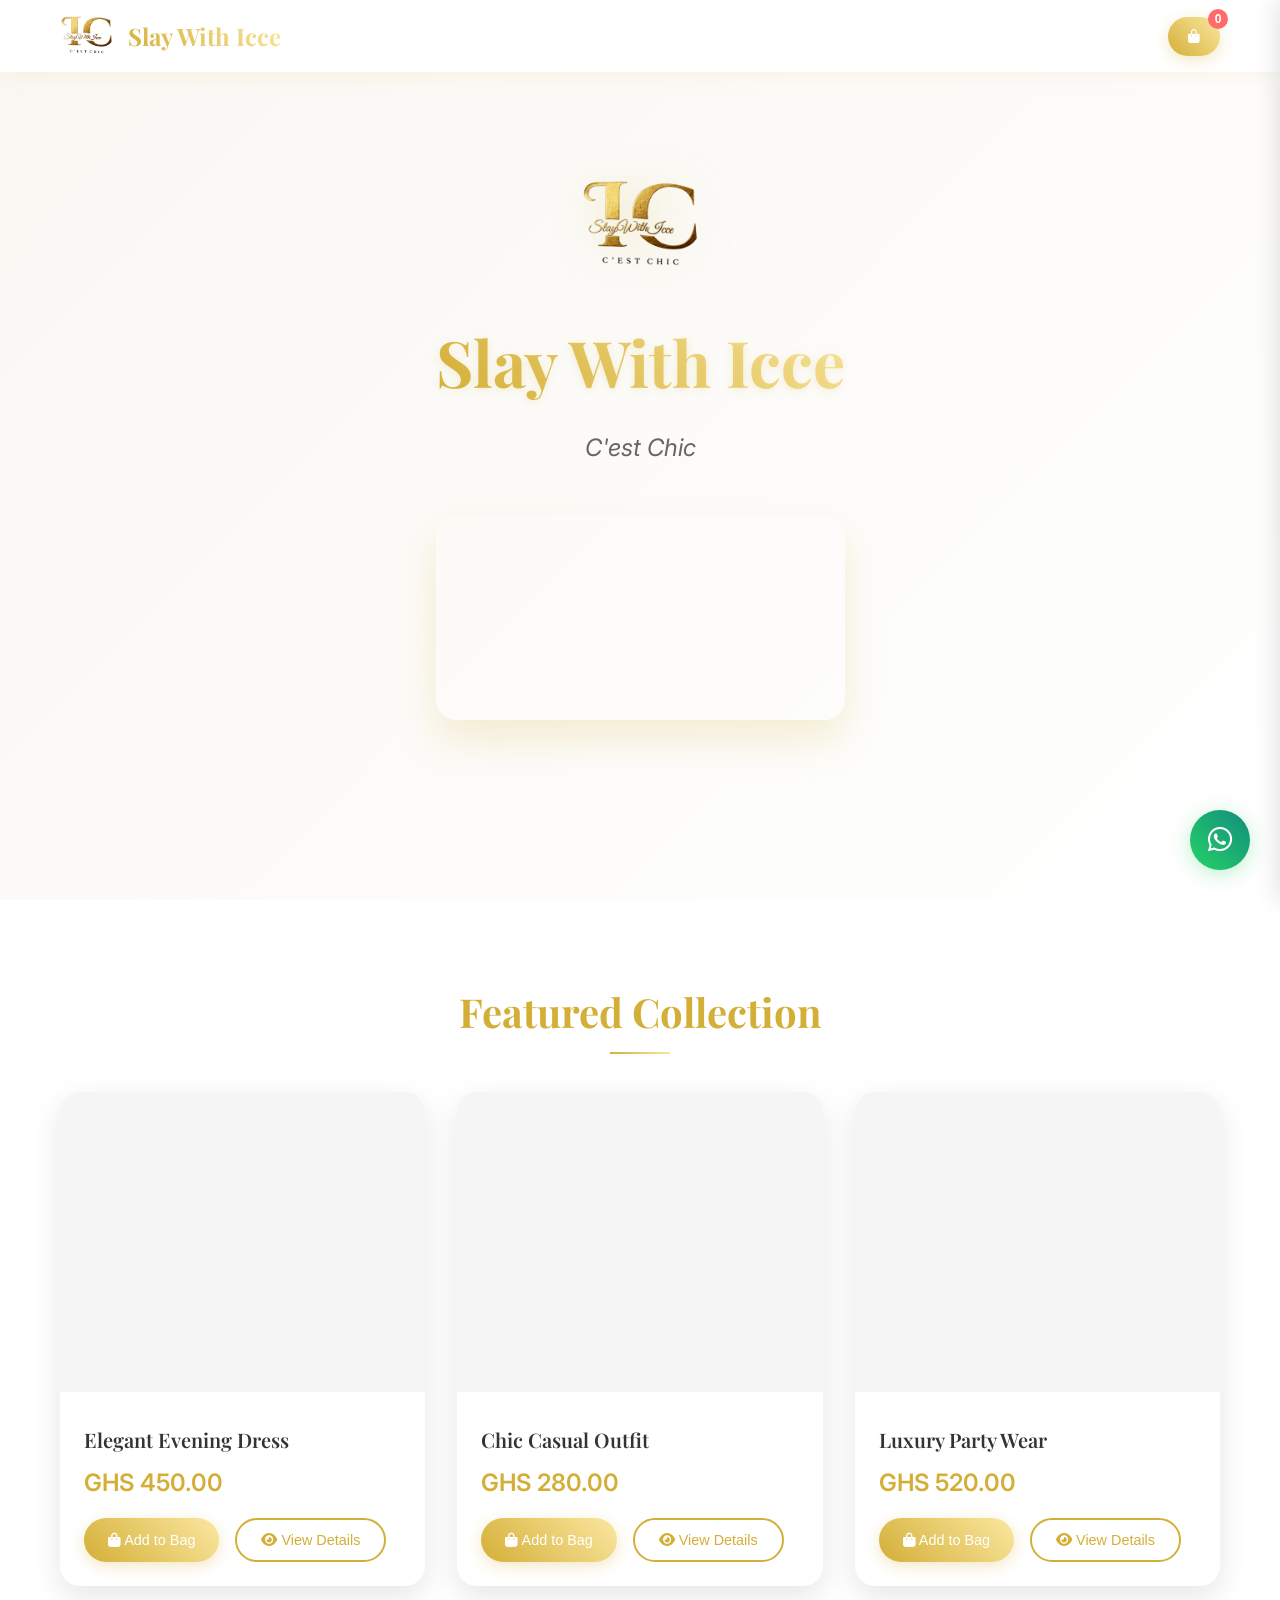
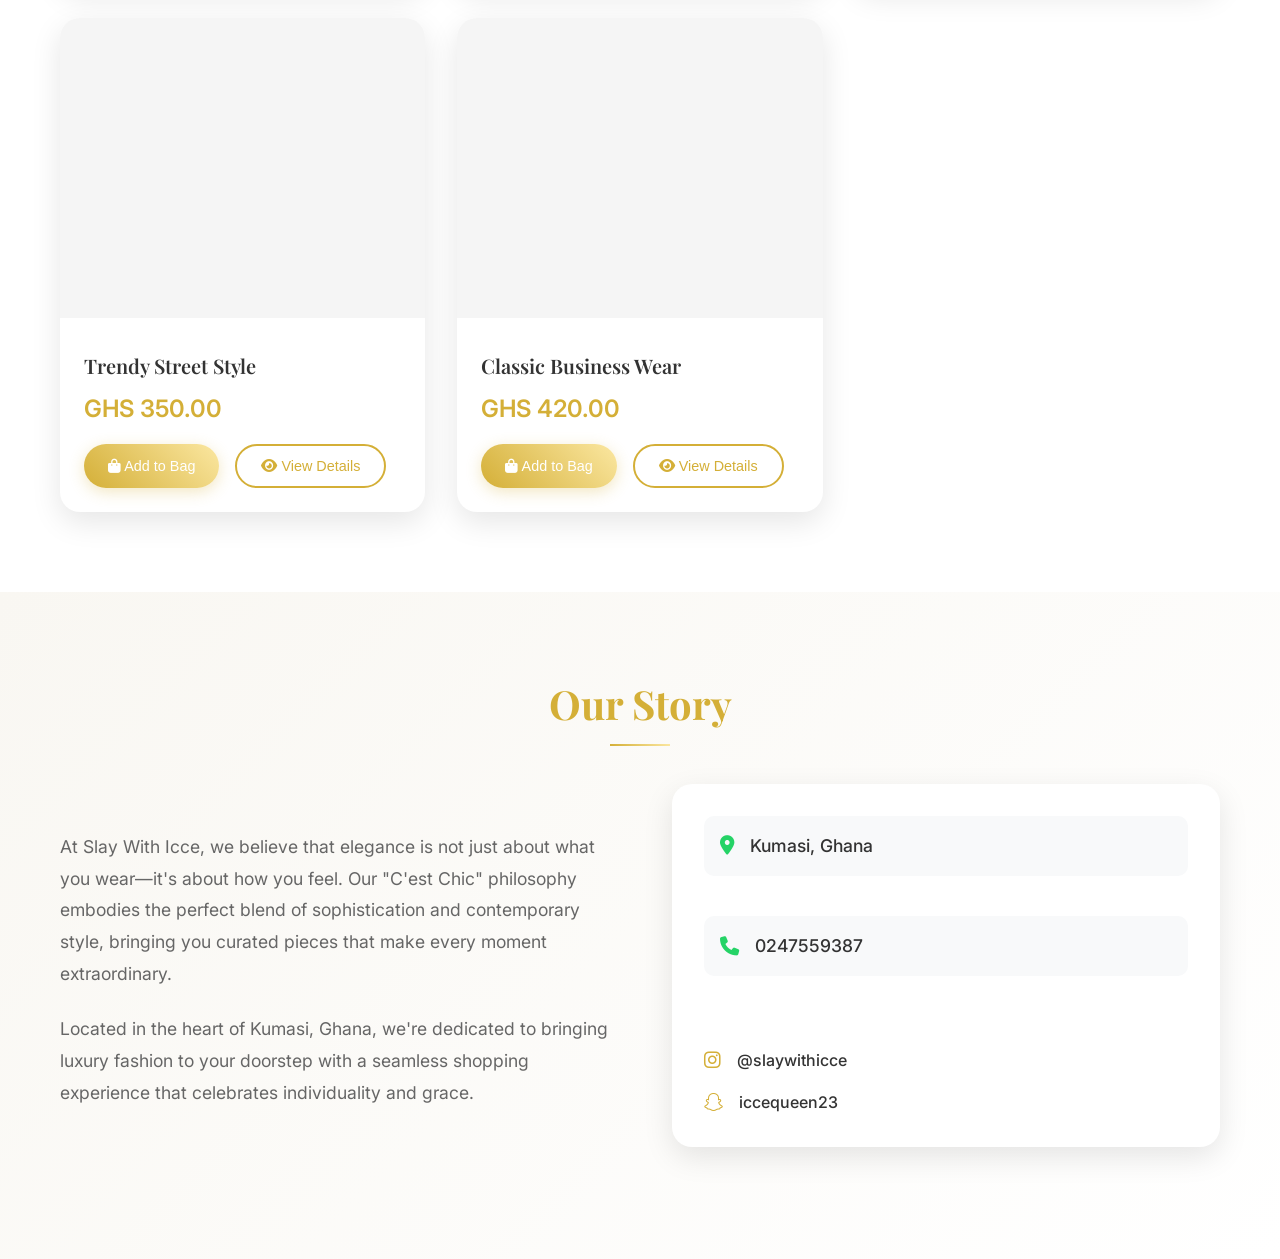
==== index.html @ 5c99f0c0 "Add files via upload" ====
<!DOCTYPE html>
<html lang="en">
<head>
    <meta charset="UTF-8">
    <meta name="viewport" content="width=device-width, initial-scale=1.0">
    <title>Slay With Icce - C'est Chic</title>
    <link rel="stylesheet" href="styles.css">
    <link href="https://fonts.googleapis.com/css2?family=Playfair+Display:wght@400;700&family=Inter:wght@300;400;500;600&display=swap" rel="stylesheet">
    <link rel="stylesheet" href="https://cdnjs.cloudflare.com/ajax/libs/font-awesome/6.4.0/css/all.min.css">
</head>
<body>
    <!-- Navigation -->
    <nav class="navbar">
        <div class="nav-container">
            <div class="nav-brand">
                <img src="images/icelogo.png" alt="IC Logo" class="logo">
                <span class="brand-name">Slay With Icce</span>
            </div>
            <div class="nav-actions">
                <button class="cart-btn" id="cartBtn">
                    <i class="fas fa-shopping-bag"></i>
                    <span class="cart-count" id="cartCount">0</span>
                </button>
            </div>
        </div>
    </nav>

    <!-- Hero Section -->
    <section class="hero">
        <div class="hero-content">
            <div class="hero-brand">
                <img src="images/icelogo.png" alt="IC Logo" class="hero-logo">
                <h1 class="hero-title">Slay With Icce</h1>
                <p class="hero-tagline">C'est Chic</p>
            </div>
            <div class="hero-video">
                <video autoplay muted loop playsinline>
                    <source src="images/home.mp4" type="video/mp4">
                </video>
            </div>
        </div>
    </section>

    <!-- Products Section -->
    <section class="products">
        <div class="container">
            <h2 class="section-title">Featured Collection</h2>
            <div class="product-grid" id="productGrid">
                <!-- Products will be dynamically loaded here -->
            </div>
        </div>
    </section>

    <!-- Cart Drawer -->
    <div class="cart-drawer" id="cartDrawer">
        <div class="cart-overlay" id="cartOverlay"></div>
        <div class="cart-content">
            <div class="cart-header">
                <h3>Your Bag</h3>
                <button class="close-btn" id="closeCart">
                    <i class="fas fa-times"></i>
                </button>
            </div>
            <div class="cart-items" id="cartItems">
                <!-- Cart items will be dynamically loaded here -->
            </div>
            <div class="cart-footer">
                <div class="cart-total">
                    <span>Total: GHS <span id="cartTotal">0</span></span>
                </div>
                <button class="checkout-btn" id="checkoutBtn">Place Order</button>
            </div>
        </div>
    </div>

    <!-- Checkout Modal -->
    <div class="modal" id="checkoutModal">
        <div class="modal-content">
            <div class="modal-header">
                <h3>Complete Your Order</h3>
                <button class="close-btn" id="closeModal">
                    <i class="fas fa-times"></i>
                </button>
            </div>
            <form id="checkoutForm">
                <div class="form-group">
                    <label for="fullName">Full Name</label>
                    <input type="text" id="fullName" name="fullName" required>
                </div>
                <div class="form-group">
                    <label for="location">Delivery Location</label>
                    <input type="text" id="location" name="location" placeholder="Kumasi, Ghana" required>
                </div>
                <div class="form-group">
                    <label for="whatsapp">WhatsApp Number *</label>
                    <input type="tel" id="whatsapp" name="whatsapp" placeholder="0247559387 or +233247559387" required>
                </div>
                <div class="order-summary">
                    <h4>Order Summary</h4>
                    <div id="orderSummaryItems"></div>
                    <div class="summary-total">
                        <strong>Total: GHS <span id="summaryTotal">0</span></strong>
                    </div>
                </div>
                <button type="submit" class="submit-order-btn">Send Order to WhatsApp</button>
            </form>
        </div>
    </div>

    <!-- About Section -->
    <section class="about" id="about">
        <div class="container">
            <h2 class="section-title">Our Story</h2>
            <div class="about-content">
                <div class="about-text">
                    <p>At Slay With Icce, we believe that elegance is not just about what you wear—it's about how you feel. Our "C'est Chic" philosophy embodies the perfect blend of sophistication and contemporary style, bringing you curated pieces that make every moment extraordinary.</p>
                    <p>Located in the heart of Kumasi, Ghana, we're dedicated to bringing luxury fashion to your doorstep with a seamless shopping experience that celebrates individuality and grace.</p>
                </div>
                <div class="contact-info">
                    <div class="contact-item">
                        <i class="fas fa-map-marker-alt"></i>
                        <span>Kumasi, Ghana</span>
                    </div>
                    <div class="contact-item">
                        <i class="fas fa-phone"></i>
                        <span>0247559387</span>
                    </div>
                    <div class="social-links">
                        <a href="https://instagram.com/slaywithicce" target="_blank" class="social-link">
                            <i class="fab fa-instagram"></i>
                            @slaywithicce
                        </a>
                        <a href="https://snapchat.com/add/iccequeen23" target="_blank" class="social-link">
                            <i class="fab fa-snapchat"></i>
                            iccequeen23
                        </a>
                    </div>
                </div>
            </div>
        </div>
    </section>

    <!-- WhatsApp Chat Bot -->
    <div class="whatsapp-chatbot" id="whatsappChatbot">
        <!-- Chat Button -->
        <div class="chat-button" id="chatButton">
            <i class="fab fa-whatsapp"></i>
            <span class="chat-tooltip">Chat with us</span>
        </div>

        <!-- Chat Window -->
        <div class="chat-window" id="chatWindow">
            <div class="chat-header">
                <div class="chat-header-info">
                    <img src="images/icelogo.png" alt="Slay With Icce" class="chat-avatar">
                    <div class="chat-header-text">
                        <h4>Slay With Icce</h4>
                        <p>Usually responds instantly</p>
                    </div>
                </div>
                <button class="chat-close-btn" id="chatCloseBtn">
                    <i class="fas fa-times"></i>
                </button>
            </div>

            <div class="chat-messages" id="chatMessages">
                <!-- Welcome Message -->
                <div class="message bot-message">
                    <div class="message-content">
                        <p>👋 Welcome to Slay With Icce! I'm here to help you with anything you need.</p>
                        <p>How can I assist you today?</p>
                    </div>
                    <div class="message-time">Just now</div>
                </div>

                <!-- Quick Options -->
                <div class="message bot-message">
                    <div class="message-content">
                        <p>Choose an option below:</p>
                        <div class="quick-options">
                            <button class="quick-option" onclick="sendQuickReply('🛍️ Browse Products')">
                                🛍️ Browse Products
                            </button>
                            <button class="quick-option" onclick="sendQuickReply('📦 Order Status')">
                                📦 Order Status
                            </button>
                            <button class="quick-option" onclick="sendQuickReply('💁 Customer Support')">
                                💁 Customer Support
                            </button>
                            <button class="quick-option" onclick="sendQuickReply('📍 Store Location')">
                                📍 Store Location
                            </button>
                        </div>
                    </div>
                    <div class="message-time">Just now</div>
                </div>
            </div>

            <div class="chat-input-container">
                <div class="chat-input-wrapper">
                    <input type="text" id="chatInput" placeholder="Type a message..." maxlength="200">
                    <button class="chat-send-btn" id="chatSendBtn">
                        <i class="fas fa-paper-plane"></i>
                    </button>
                </div>
                <button class="whatsapp-connect-btn" id="whatsappConnectBtn">
                    <i class="fab fa-whatsapp"></i>
                    Connect on WhatsApp
                </button>
                <div class="chat-powered">
                    Powered by Slay With Icce
                </div>
            </div>
        </div>
    </div>

    <script src="script.js"></script>
</body>
</html>
---- styles.css ----
/* Reset and Base Styles */
* {
    margin: 0;
    padding: 0;
    box-sizing: border-box;
}

body {
    font-family: 'Inter', sans-serif;
    background: #F9F7F2;
    color: #333;
    line-height: 1.6;
    overflow-x: hidden;
}

.container {
    max-width: 1200px;
    margin: 0 auto;
    padding: 0 20px;
}

/* Typography */
h1, h2, h3, h4 {
    font-family: 'Playfair Display', serif;
    color: #D4AF37;
}

.section-title {
    text-align: center;
    font-size: 2.5rem;
    margin-bottom: 3rem;
    font-weight: 700;
    position: relative;
}

.section-title::after {
    content: '';
    position: absolute;
    bottom: -10px;
    left: 50%;
    transform: translateX(-50%);
    width: 60px;
    height: 2px;
    background: linear-gradient(45deg, #D4AF37, #FBE7A1);
}

/* Navigation */
.navbar {
    position: fixed;
    top: 0;
    width: 100%;
    background: rgba(255, 255, 255, 0.95);
    backdrop-filter: blur(10px);
    z-index: 1000;
    padding: 1rem 0;
    box-shadow: 0 2px 20px rgba(212, 175, 55, 0.1);
}

.nav-container {
    max-width: 1200px;
    margin: 0 auto;
    padding: 0 20px;
    display: flex;
    justify-content: space-between;
    align-items: center;
}

.nav-brand {
    display: flex;
    align-items: center;
    gap: 15px;
}

.logo {
    height: 40px;
    width: auto;
}

.brand-name {
    font-family: 'Playfair Display', serif;
    font-size: 1.5rem;
    font-weight: 700;
    background: linear-gradient(45deg, #D4AF37, #FBE7A1);
    -webkit-background-clip: text;
    -webkit-text-fill-color: transparent;
    background-clip: text;
}

.cart-btn {
    background: linear-gradient(45deg, #D4AF37, #FBE7A1);
    border: none;
    padding: 12px 20px;
    border-radius: 25px;
    color: white;
    cursor: pointer;
    position: relative;
    font-weight: 500;
    transition: all 0.3s ease;
    box-shadow: 0 4px 15px rgba(212, 175, 55, 0.3);
}

.cart-btn:hover {
    transform: translateY(-2px);
    box-shadow: 0 6px 20px rgba(212, 175, 55, 0.4);
}

.cart-count {
    position: absolute;
    top: -8px;
    right: -8px;
    background: #FF6B6B;
    color: white;
    border-radius: 50%;
    width: 20px;
    height: 20px;
    display: flex;
    align-items: center;
    justify-content: center;
    font-size: 0.75rem;
    font-weight: 600;
}

/* Hero Section */
.hero {
    min-height: 100vh;
    display: flex;
    align-items: center;
    justify-content: center;
    background: linear-gradient(135deg, #F9F7F2 0%, #FFFFFF 100%);
    position: relative;
    overflow: hidden;
}

.hero-content {
    text-align: center;
    z-index: 2;
    position: relative;
}

.hero-brand {
    margin-bottom: 3rem;
}

.hero-logo {
    width: 120px;
    height: auto;
    margin-bottom: 2rem;
    filter: drop-shadow(0 4px 20px rgba(212, 175, 55, 0.3));
}

.hero-title {
    font-size: 4rem;
    font-weight: 700;
    margin-bottom: 1rem;
    background: linear-gradient(45deg, #D4AF37, #FBE7A1);
    -webkit-background-clip: text;
    -webkit-text-fill-color: transparent;
    background-clip: text;
    text-shadow: 0 2px 10px rgba(212, 175, 55, 0.2);
}

.hero-tagline {
    font-size: 1.5rem;
    font-style: italic;
    color: #666;
    margin-bottom: 2rem;
}

.hero-video {
    max-width: 600px;
    margin: 0 auto;
    border-radius: 20px;
    overflow: hidden;
    box-shadow: 0 20px 40px rgba(212, 175, 55, 0.2);
}

.hero-video video {
    width: 100%;
    height: auto;
    display: block;
}

/* Products Section */
.products {
    padding: 80px 0;
    background: #FFFFFF;
}

.product-grid {
    display: grid;
    grid-template-columns: repeat(auto-fit, minmax(300px, 1fr));
    gap: 2rem;
    margin-top: 3rem;
}

.product-card {
    background: white;
    border-radius: 20px;
    overflow: hidden;
    box-shadow: 0 10px 30px rgba(0, 0, 0, 0.1);
    transition: all 0.3s ease;
    position: relative;
}

.product-card:hover {
    transform: translateY(-10px);
    box-shadow: 0 20px 40px rgba(212, 175, 55, 0.2);
}

.product-video {
    width: 100%;
    height: 300px;
    object-fit: cover;
    background: #f5f5f5;
}

.product-info {
    padding: 1.5rem;
}

.product-name {
    font-family: 'Playfair Display', serif;
    font-size: 1.25rem;
    font-weight: 600;
    margin-bottom: 0.5rem;
    color: #333;
}

.product-price {
    font-size: 1.5rem;
    font-weight: 600;
    color: #D4AF37;
    margin-bottom: 1rem;
}

.product-actions {
    display: flex;
    gap: 1rem;
}

.btn {
    padding: 12px 24px;
    border: none;
    border-radius: 25px;
    font-weight: 500;
    cursor: pointer;
    transition: all 0.3s ease;
    text-decoration: none;
    display: inline-block;
    text-align: center;
    font-size: 0.9rem;
}

.btn-primary {
    background: linear-gradient(45deg, #D4AF37, #FBE7A1);
    color: white;
    box-shadow: 0 4px 15px rgba(212, 175, 55, 0.3);
}

.btn-primary:hover {
    transform: translateY(-2px);
    box-shadow: 0 6px 20px rgba(212, 175, 55, 0.4);
}

.btn-secondary {
    background: transparent;
    color: #D4AF37;
    border: 2px solid #D4AF37;
}

.btn-secondary:hover {
    background: #D4AF37;
    color: white;
}

/* Cart Drawer */
.cart-drawer {
    position: fixed;
    top: 0;
    right: -400px;
    width: 400px;
    height: 100vh;
    background: white;
    z-index: 2000;
    transition: right 0.3s ease;
    box-shadow: -5px 0 20px rgba(0, 0, 0, 0.1);
}

.cart-drawer.open {
    right: 0;
}

.cart-overlay {
    position: fixed;
    top: 0;
    left: 0;
    width: 100%;
    height: 100vh;
    background: rgba(0, 0, 0, 0.5);
    z-index: 1999;
    opacity: 0;
    visibility: hidden;
    transition: all 0.3s ease;
}

.cart-overlay.active {
    opacity: 1;
    visibility: visible;
}

.cart-content {
    height: 100%;
    display: flex;
    flex-direction: column;
}

.cart-header {
    padding: 2rem;
    border-bottom: 1px solid #eee;
    display: flex;
    justify-content: space-between;
    align-items: center;
}

.cart-header h3 {
    font-size: 1.5rem;
    color: #D4AF37;
}

.close-btn {
    background: none;
    border: none;
    font-size: 1.5rem;
    cursor: pointer;
    color: #666;
    transition: color 0.3s ease;
}

.close-btn:hover {
    color: #D4AF37;
}

.cart-items {
    flex: 1;
    overflow-y: auto;
    padding: 1rem;
}

.cart-item {
    display: flex;
    gap: 1rem;
    padding: 1rem;
    border-bottom: 1px solid #eee;
}

.cart-item-image {
    width: 80px;
    height: 80px;
    object-fit: cover;
    border-radius: 10px;
}

.cart-item-info {
    flex: 1;
}

.cart-item-name {
    font-weight: 600;
    margin-bottom: 0.5rem;
}

.cart-item-price {
    color: #D4AF37;
    font-weight: 600;
}

.cart-item-quantity {
    display: flex;
    align-items: center;
    gap: 1rem;
    margin-top: 0.5rem;
}

.quantity-btn {
    background: #f5f5f5;
    border: none;
    width: 30px;
    height: 30px;
    border-radius: 50%;
    cursor: pointer;
    display: flex;
    align-items: center;
    justify-content: center;
    transition: background 0.3s ease;
}

.quantity-btn:hover {
    background: #D4AF37;
    color: white;
}

.cart-footer {
    padding: 2rem;
    border-top: 1px solid #eee;
}

.cart-total {
    display: flex;
    justify-content: space-between;
    align-items: center;
    margin-bottom: 1.5rem;
    font-size: 1.25rem;
    font-weight: 600;
}

.checkout-btn {
    width: 100%;
    padding: 15px;
    background: linear-gradient(45deg, #D4AF37, #FBE7A1);
    color: white;
    border: none;
    border-radius: 25px;
    font-size: 1rem;
    font-weight: 600;
    cursor: pointer;
    transition: all 0.3s ease;
    box-shadow: 0 4px 15px rgba(212, 175, 55, 0.3);
}

.checkout-btn:hover {
    transform: translateY(-2px);
    box-shadow: 0 6px 20px rgba(212, 175, 55, 0.4);
}

/* Modal */
.modal {
    position: fixed;
    top: 0;
    left: 0;
    width: 100%;
    height: 100vh;
    background: rgba(0, 0, 0, 0.5);
    z-index: 3000;
    display: flex;
    align-items: center;
    justify-content: center;
    opacity: 0;
    visibility: hidden;
    transition: all 0.3s ease;
}

.modal.active {
    opacity: 1;
    visibility: visible;
}

.modal-content {
    background: white;
    border-radius: 20px;
    max-width: 500px;
    width: 90%;
    max-height: 90vh;
    overflow-y: auto;
    transform: scale(0.9);
    transition: transform 0.3s ease;
}

.modal.active .modal-content {
    transform: scale(1);
}

.modal-header {
    padding: 2rem;
    border-bottom: 1px solid #eee;
    display: flex;
    justify-content: space-between;
    align-items: center;
}

.modal-header h3 {
    color: #D4AF37;
    font-size: 1.5rem;
}

.modal-body {
    padding: 2rem;
}

.form-group {
    margin-bottom: 1.5rem;
}

.form-group label {
    display: block;
    margin-bottom: 0.5rem;
    font-weight: 500;
    color: #333;
}

.form-group input {
    width: 100%;
    padding: 12px;
    border: 2px solid #eee;
    border-radius: 10px;
    font-size: 1rem;
    transition: border-color 0.3s ease;
}

.form-group input:focus {
    outline: none;
    border-color: #D4AF37;
}

.order-summary {
    background: #f9f9f9;
    padding: 1.5rem;
    border-radius: 10px;
    margin-bottom: 2rem;
}

.order-summary h4 {
    color: #D4AF37;
    margin-bottom: 1rem;
}

.summary-item {
    display: flex;
    justify-content: space-between;
    margin-bottom: 0.5rem;
}

.summary-total {
    border-top: 2px solid #D4AF37;
    padding-top: 1rem;
    margin-top: 1rem;
}

.submit-order-btn {
    width: 100%;
    padding: 15px;
    background: linear-gradient(45deg, #D4AF37, #FBE7A1);
    color: white;
    border: none;
    border-radius: 25px;
    font-size: 1rem;
    font-weight: 600;
    cursor: pointer;
    transition: all 0.3s ease;
    box-shadow: 0 4px 15px rgba(212, 175, 55, 0.3);
}

.submit-order-btn:hover {
    transform: translateY(-2px);
    box-shadow: 0 6px 20px rgba(212, 175, 55, 0.4);
}

/* About Section */
.about {
    padding: 80px 0;
    background: linear-gradient(135deg, #F9F7F2 0%, #FFFFFF 100%);
}

.about-content {
    display: grid;
    grid-template-columns: 1fr 1fr;
    gap: 4rem;
    align-items: center;
}

.about-text {
    font-size: 1.1rem;
    line-height: 1.8;
    color: #666;
}

.about-text p {
    margin-bottom: 1.5rem;
}

.contact-info {
    background: white;
    padding: 2rem;
    border-radius: 20px;
    box-shadow: 0 10px 30px rgba(0, 0, 0, 0.1);
}

.contact-item {
    display: flex;
    align-items: center;
    gap: 1rem;
    margin-bottom: 1.5rem;
    font-size: 1.1rem;
}

.contact-item i {
    color: #D4AF37;
    font-size: 1.2rem;
}

.social-links {
    display: flex;
    flex-direction: column;
    gap: 1rem;
    margin-top: 2rem;
}

.social-link {
    display: flex;
    align-items: center;
    gap: 1rem;
    color: #333;
    text-decoration: none;
    font-weight: 500;
    transition: color 0.3s ease;
}

.social-link:hover {
    color: #D4AF37;
}

.social-link i {
    color: #D4AF37;
    font-size: 1.2rem;
}

/* Responsive Design */
@media (max-width: 768px) {
    .hero-title {
        font-size: 2.5rem;
    }
    
    .hero-tagline {
        font-size: 1.2rem;
    }
    
    .section-title {
        font-size: 2rem;
    }
    
    .product-grid {
        grid-template-columns: 1fr;
        gap: 1.5rem;
    }
    
    .cart-drawer {
        width: 100%;
        right: -100%;
    }
    
    .about-content {
        grid-template-columns: 1fr;
        gap: 2rem;
    }
    
    .nav-container {
        padding: 0 15px;
    }
    
    .container {
        padding: 0 15px;
    }
    
    .hero-video {
        max-width: 90%;
    }
}

@media (max-width: 480px) {
    .hero-title {
        font-size: 2rem;
    }
    
    .brand-name {
        font-size: 1.2rem;
    }
    
    .logo {
        height: 30px;
    }
    
    .product-actions {
        flex-direction: column;
    }
    
    .btn {
        width: 100%;
    }
}

/* Loading Animation */
.loading {
    display: inline-block;
    width: 20px;
    height: 20px;
    border: 3px solid #f3f3f3;
    border-top: 3px solid #D4AF37;
    border-radius: 50%;
    animation: spin 1s linear infinite;
}

@keyframes spin {
    0% { transform: rotate(0deg); }
    100% { transform: rotate(360deg); }
}

/* Glassmorphism Effect */
.glass {
    background: rgba(255, 255, 255, 0.1);
    backdrop-filter: blur(10px);
    border: 1px solid rgba(255, 255, 255, 0.2);
}

/* Smooth Scrolling */
html {
    scroll-behavior: smooth;
}

/* Custom Scrollbar */
::-webkit-scrollbar {
    width: 8px;
}

::-webkit-scrollbar-track {
    background: #f1f1f1;
}

::-webkit-scrollbar-thumb {
    background: linear-gradient(45deg, #D4AF37, #FBE7A1);
    border-radius: 4px;
}

::-webkit-scrollbar-thumb:hover {
    background: #D4AF37;
}

/* WhatsApp Chat Bot */
.whatsapp-chatbot {
    position: fixed;
    bottom: 30px;
    right: 30px;
    z-index: 9999;
}

.chat-button {
    position: relative;
    width: 60px;
    height: 60px;
    background: linear-gradient(45deg, #25D366, #128C7E);
    border-radius: 50%;
    display: flex;
    align-items: center;
    justify-content: center;
    cursor: pointer;
    box-shadow: 0 4px 20px rgba(37, 211, 102, 0.3);
    transition: all 0.3s ease;
    animation: pulse 2s infinite;
}

.chat-button:hover {
    transform: scale(1.1);
    box-shadow: 0 6px 30px rgba(37, 211, 102, 0.4);
}

.chat-button i {
    color: white;
    font-size: 28px;
}

.chat-tooltip {
    position: absolute;
    right: 70px;
    top: 50%;
    transform: translateY(-50%);
    background: #333;
    color: white;
    padding: 8px 15px;
    border-radius: 20px;
    font-size: 14px;
    white-space: nowrap;
    opacity: 0;
    visibility: hidden;
    transition: all 0.3s ease;
}

.chat-tooltip::after {
    content: '';
    position: absolute;
    right: -5px;
    top: 50%;
    transform: translateY(-50%);
    width: 0;
    height: 0;
    border-left: 5px solid #333;
    border-top: 5px solid transparent;
    border-bottom: 5px solid transparent;
}

.chat-button:hover .chat-tooltip {
    opacity: 1;
    visibility: visible;
}

@keyframes pulse {
    0% {
        box-shadow: 0 0 0 0 rgba(37, 211, 102, 0.7);
    }
    70% {
        box-shadow: 0 0 0 10px rgba(37, 211, 102, 0);
    }
    100% {
        box-shadow: 0 0 0 0 rgba(37, 211, 102, 0);
    }
}

.chat-window {
    position: absolute;
    bottom: 80px;
    right: 0;
    width: 350px;
    height: 500px;
    background: white;
    border-radius: 20px;
    box-shadow: 0 10px 40px rgba(0, 0, 0, 0.2);
    display: flex;
    flex-direction: column;
    opacity: 0;
    visibility: hidden;
    transform: scale(0.8) translateY(20px);
    transition: all 0.3s ease;
    overflow: hidden;
}

.chat-window.active {
    opacity: 1;
    visibility: visible;
    transform: scale(1) translateY(0);
}

.chat-header {
    background: linear-gradient(45deg, #25D366, #128C7E);
    color: white;
    padding: 15px;
    display: flex;
    justify-content: space-between;
    align-items: center;
}

.chat-header-info {
    display: flex;
    align-items: center;
    gap: 12px;
}

.chat-avatar {
    width: 40px;
    height: 40px;
    border-radius: 50%;
    object-fit: cover;
    border: 2px solid white;
}

.chat-header-text h4 {
    font-family: 'Inter', sans-serif;
    font-size: 16px;
    font-weight: 600;
    margin: 0;
    color: white;
}

.chat-header-text p {
    font-size: 12px;
    margin: 0;
    opacity: 0.9;
}

.chat-close-btn {
    background: none;
    border: none;
    color: white;
    font-size: 18px;
    cursor: pointer;
    padding: 5px;
    border-radius: 50%;
    transition: background 0.3s ease;
}

.chat-close-btn:hover {
    background: rgba(255, 255, 255, 0.2);
}

.chat-messages {
    flex: 1;
    overflow-y: auto;
    padding: 20px;
    background: #f8f9fa;
}

.message {
    margin-bottom: 15px;
    display: flex;
    flex-direction: column;
    max-width: 80%;
}

.bot-message {
    align-self: flex-start;
}

.user-message {
    align-self: flex-end;
}

.message-content {
    background: white;
    padding: 12px 16px;
    border-radius: 18px;
    box-shadow: 0 2px 5px rgba(0, 0, 0, 0.1);
}

.bot-message .message-content {
    border-bottom-left-radius: 4px;
}

.user-message .message-content {
    background: linear-gradient(45deg, #25D366, #128C7E);
    color: white;
    border-bottom-right-radius: 4px;
}

.message-content p {
    margin: 0 0 8px 0;
    font-size: 14px;
    line-height: 1.4;
}

.message-content p:last-child {
    margin-bottom: 0;
}

.message-time {
    font-size: 11px;
    color: #999;
    margin-top: 5px;
    padding: 0 12px;
}

.user-message .message-time {
    text-align: right;
}

.quick-options {
    display: flex;
    flex-direction: column;
    gap: 8px;
    margin-top: 10px;
}

.quick-option {
    background: white;
    border: 1px solid #ddd;
    padding: 10px 15px;
    border-radius: 15px;
    cursor: pointer;
    font-size: 13px;
    text-align: left;
    transition: all 0.3s ease;
    box-shadow: 0 2px 5px rgba(0, 0, 0, 0.1);
}

.quick-option:hover {
    background: linear-gradient(45deg, #25D366, #128C7E);
    color: white;
    border-color: #25D366;
    transform: translateY(-1px);
}

.chat-input-container {
    padding: 15px;
    background: white;
    border-top: 1px solid #eee;
}

.chat-input-wrapper {
    display: flex;
    gap: 10px;
    align-items: center;
}

#chatInput {
    flex: 1;
    padding: 12px 15px;
    border: 1px solid #ddd;
    border-radius: 25px;
    font-size: 14px;
    outline: none;
    transition: border-color 0.3s ease;
}

#chatInput:focus {
    border-color: #25D366;
}

.chat-send-btn {
    width: 40px;
    height: 40px;
    background: linear-gradient(45deg, #25D366, #128C7E);
    border: none;
    border-radius: 50%;
    color: white;
    cursor: pointer;
    display: flex;
    align-items: center;
    justify-content: center;
    transition: all 0.3s ease;
    box-shadow: 0 2px 10px rgba(37, 211, 102, 0.3);
}

.chat-send-btn:hover {
    transform: scale(1.1);
    box-shadow: 0 4px 15px rgba(37, 211, 102, 0.4);
}

.whatsapp-connect-btn {
    width: 100%;
    background: linear-gradient(45deg, #25D366, #128C7E);
    color: white;
    border: none;
    padding: 12px;
    border-radius: 25px;
    font-size: 14px;
    font-weight: 500;
    cursor: pointer;
    display: flex;
    align-items: center;
    justify-content: center;
    gap: 8px;
    margin-top: 10px;
    transition: all 0.3s ease;
    box-shadow: 0 2px 10px rgba(37, 211, 102, 0.3);
}

.whatsapp-connect-btn:hover {
    transform: translateY(-1px);
    box-shadow: 0 4px 15px rgba(37, 211, 102, 0.4);
}

.chat-powered {
    text-align: center;
    font-size: 11px;
    color: #999;
    margin-top: 8px;
}

/* Typing Indicator */
.typing-indicator {
    display: none;
    align-items: center;
    gap: 4px;
    padding: 10px 15px;
}

.typing-indicator.active {
    display: flex;
}

.typing-dot {
    width: 8px;
    height: 8px;
    background: #999;
    border-radius: 50%;
    animation: typing 1.4s infinite;
}

.typing-dot:nth-child(2) {
    animation-delay: 0.2s;
}

.typing-dot:nth-child(3) {
    animation-delay: 0.4s;
}

@keyframes typing {
    0%, 60%, 100% {
        transform: translateY(0);
    }
    30% {
        transform: translateY(-10px);
    }
}

/* Order Summary Page */
.order-summary-page {
    padding: 120px 0 80px;
    min-height: 100vh;
    background: linear-gradient(135deg, #F9F7F2 0%, #FFFFFF 100%);
}

.back-to-shopping {
    margin-bottom: 2rem;
}

.back-link {
    display: inline-flex;
    align-items: center;
    gap: 8px;
    color: #D4AF37;
    text-decoration: none;
    font-weight: 500;
    transition: color 0.3s ease;
}

.back-link:hover {
    color: #FBE7A1;
}

.page-header {
    text-align: center;
    margin-bottom: 3rem;
}

.page-title {
    font-size: 3rem;
    font-weight: 700;
    color: #D4AF37;
    margin-bottom: 1rem;
}

.page-subtitle {
    font-size: 1.2rem;
    color: #666;
    font-weight: 300;
}

.order-content {
    display: grid;
    grid-template-columns: 1fr 400px;
    gap: 3rem;
    align-items: start;
}

.cart-items-section {
    background: white;
    border-radius: 20px;
    padding: 2rem;
    box-shadow: 0 10px 30px rgba(0, 0, 0, 0.1);
}

.order-items {
    display: flex;
    flex-direction: column;
    gap: 1.5rem;
}

.order-item {
    display: flex;
    gap: 1.5rem;
    padding: 1.5rem;
    background: #f8f9fa;
    border-radius: 15px;
    transition: all 0.3s ease;
}

.order-item:hover {
    transform: translateY(-2px);
    box-shadow: 0 5px 15px rgba(212, 175, 55, 0.1);
}

.order-item-video {
    width: 120px;
    height: 120px;
    border-radius: 10px;
    object-fit: cover;
}

.order-item-info {
    flex: 1;
}

.order-item-name {
    font-family: 'Playfair Display', serif;
    font-size: 1.25rem;
    font-weight: 600;
    margin-bottom: 0.5rem;
    color: #333;
}

.order-item-price {
    font-size: 1.1rem;
    font-weight: 600;
    color: #D4AF37;
    margin-bottom: 1rem;
}

.order-item-quantity {
    display: flex;
    align-items: center;
    gap: 1rem;
}

.quantity-controls {
    display: flex;
    align-items: center;
    gap: 0.5rem;
    background: white;
    border-radius: 20px;
    padding: 5px;
    box-shadow: 0 2px 10px rgba(0, 0, 0, 0.1);
}

.quantity-btn {
    width: 30px;
    height: 30px;
    border: none;
    background: #D4AF37;
    color: white;
    border-radius: 50%;
    cursor: pointer;
    display: flex;
    align-items: center;
    justify-content: center;
    transition: all 0.3s ease;
}

.quantity-btn:hover {
    background: #FBE7A1;
}

.quantity-value {
    min-width: 30px;
    text-align: center;
    font-weight: 600;
}

.order-item-total {
    text-align: right;
    font-weight: 600;
    color: #D4AF37;
}

.remove-item {
    background: #ff6b6b;
    color: white;
    border: none;
    padding: 8px 12px;
    border-radius: 20px;
    cursor: pointer;
    font-size: 0.9rem;
    transition: all 0.3s ease;
}

.remove-item:hover {
    background: #ff5252;
}

.empty-cart {
    text-align: center;
    padding: 4rem 2rem;
    color: #666;
}

.empty-cart-icon {
    font-size: 4rem;
    color: #ddd;
    margin-bottom: 1rem;
}

.empty-cart h3 {
    font-size: 1.5rem;
    margin-bottom: 1rem;
    color: #999;
}

.order-details-section {
    display: flex;
    flex-direction: column;
    gap: 2rem;
}

.package-info, .price-summary, .payment-contact {
    background: white;
    border-radius: 20px;
    padding: 2rem;
    box-shadow: 0 10px 30px rgba(0, 0, 0, 0.1);
}

.package-title, .price-title, .payment-title {
    display: flex;
    align-items: center;
    gap: 10px;
    font-size: 1.25rem;
    font-weight: 600;
    color: #D4AF37;
    margin-bottom: 1.5rem;
}

.package-details, .price-details {
    display: flex;
    flex-direction: column;
    gap: 1rem;
}

.package-item, .price-item {
    display: flex;
    justify-content: space-between;
    align-items: center;
    padding: 0.75rem 0;
    border-bottom: 1px solid #f0f0f0;
}

.package-item:last-child, .price-item:last-child {
    border-bottom: none;
}

.package-label, .price-label {
    color: #666;
    font-weight: 500;
}

.package-value, .price-value {
    font-weight: 600;
    color: #333;
}

.price-divider {
    height: 1px;
    background: #ddd;
    margin: 1rem 0;
}

.price-item.total {
    padding-top: 1rem;
    border-top: 2px solid #D4AF37;
}

.price-item.total .price-label,
.price-item.total .price-value {
    font-size: 1.25rem;
    color: #D4AF37;
    font-weight: 700;
}

.discount .price-value {
    color: #28a745;
}

.payment-subtitle {
    color: #666;
    margin-bottom: 1.5rem;
    line-height: 1.6;
}

.contact-info {
    display: flex;
    flex-direction: column;
    gap: 1rem;
    margin-bottom: 2rem;
}

.contact-item {
    display: flex;
    align-items: center;
    gap: 1rem;
    padding: 1rem;
    background: #f8f9fa;
    border-radius: 10px;
    font-weight: 500;
}

.contact-item i {
    color: #25D366;
    font-size: 1.2rem;
}

.whatsapp-payment-btn {
    width: 100%;
    background: linear-gradient(45deg, #25D366, #128C7E);
    color: white;
    border: none;
    padding: 15px;
    border-radius: 25px;
    font-size: 1rem;
    font-weight: 600;
    cursor: pointer;
    display: flex;
    align-items: center;
    justify-content: center;
    gap: 10px;
    transition: all 0.3s ease;
    box-shadow: 0 4px 15px rgba(37, 211, 102, 0.3);
    margin-bottom: 1rem;
}

.whatsapp-payment-btn:hover {
    transform: translateY(-2px);
    box-shadow: 0 6px 20px rgba(37, 211, 102, 0.4);
}

.payment-note {
    text-align: center;
    color: #999;
    font-size: 0.9rem;
}

.order-actions {
    display: flex;
    gap: 1rem;
    margin-top: 2rem;
}

.btn-outline {
    background: transparent;
    color: #ff6b6b;
    border: 2px solid #ff6b6b;
}

.btn-outline:hover {
    background: #ff6b6b;
    color: white;
}

/* Responsive Design for Order Summary */
@media (max-width: 1024px) {
    .order-content {
        grid-template-columns: 1fr;
        gap: 2rem;
    }
    
    .order-details-section {
        order: -1;
    }
}

@media (max-width: 768px) {
    .page-title {
        font-size: 2.5rem;
    }
    
    .order-item {
        flex-direction: column;
        gap: 1rem;
    }
    
    .order-item-video {
        width: 100%;
        height: 200px;
    }
    
    .order-actions {
        flex-direction: column;
    }
    
    .btn {
        width: 100%;
    }
}

@media (max-width: 480px) {
    .cart-items-section,
    .package-info,
    .price-summary,
    .payment-contact {
        padding: 1.5rem;
    }
    
    .page-title {
        font-size: 2rem;
    }
    
    .order-summary-page {
        padding: 100px 0 60px;
    }
}

/* Responsive Design for Chat Bot */
@media (max-width: 480px) {
    .whatsapp-chatbot {
        bottom: 20px;
        right: 20px;
    }
    
    .chat-button {
        width: 50px;
        height: 50px;
    }
    
    .chat-button i {
        font-size: 24px;
    }
    
    .chat-window {
        width: calc(100vw - 40px);
        height: 60vh;
        right: -20px;
        bottom: 70px;
    }
    
    .chat-tooltip {
        display: none;
    }
}
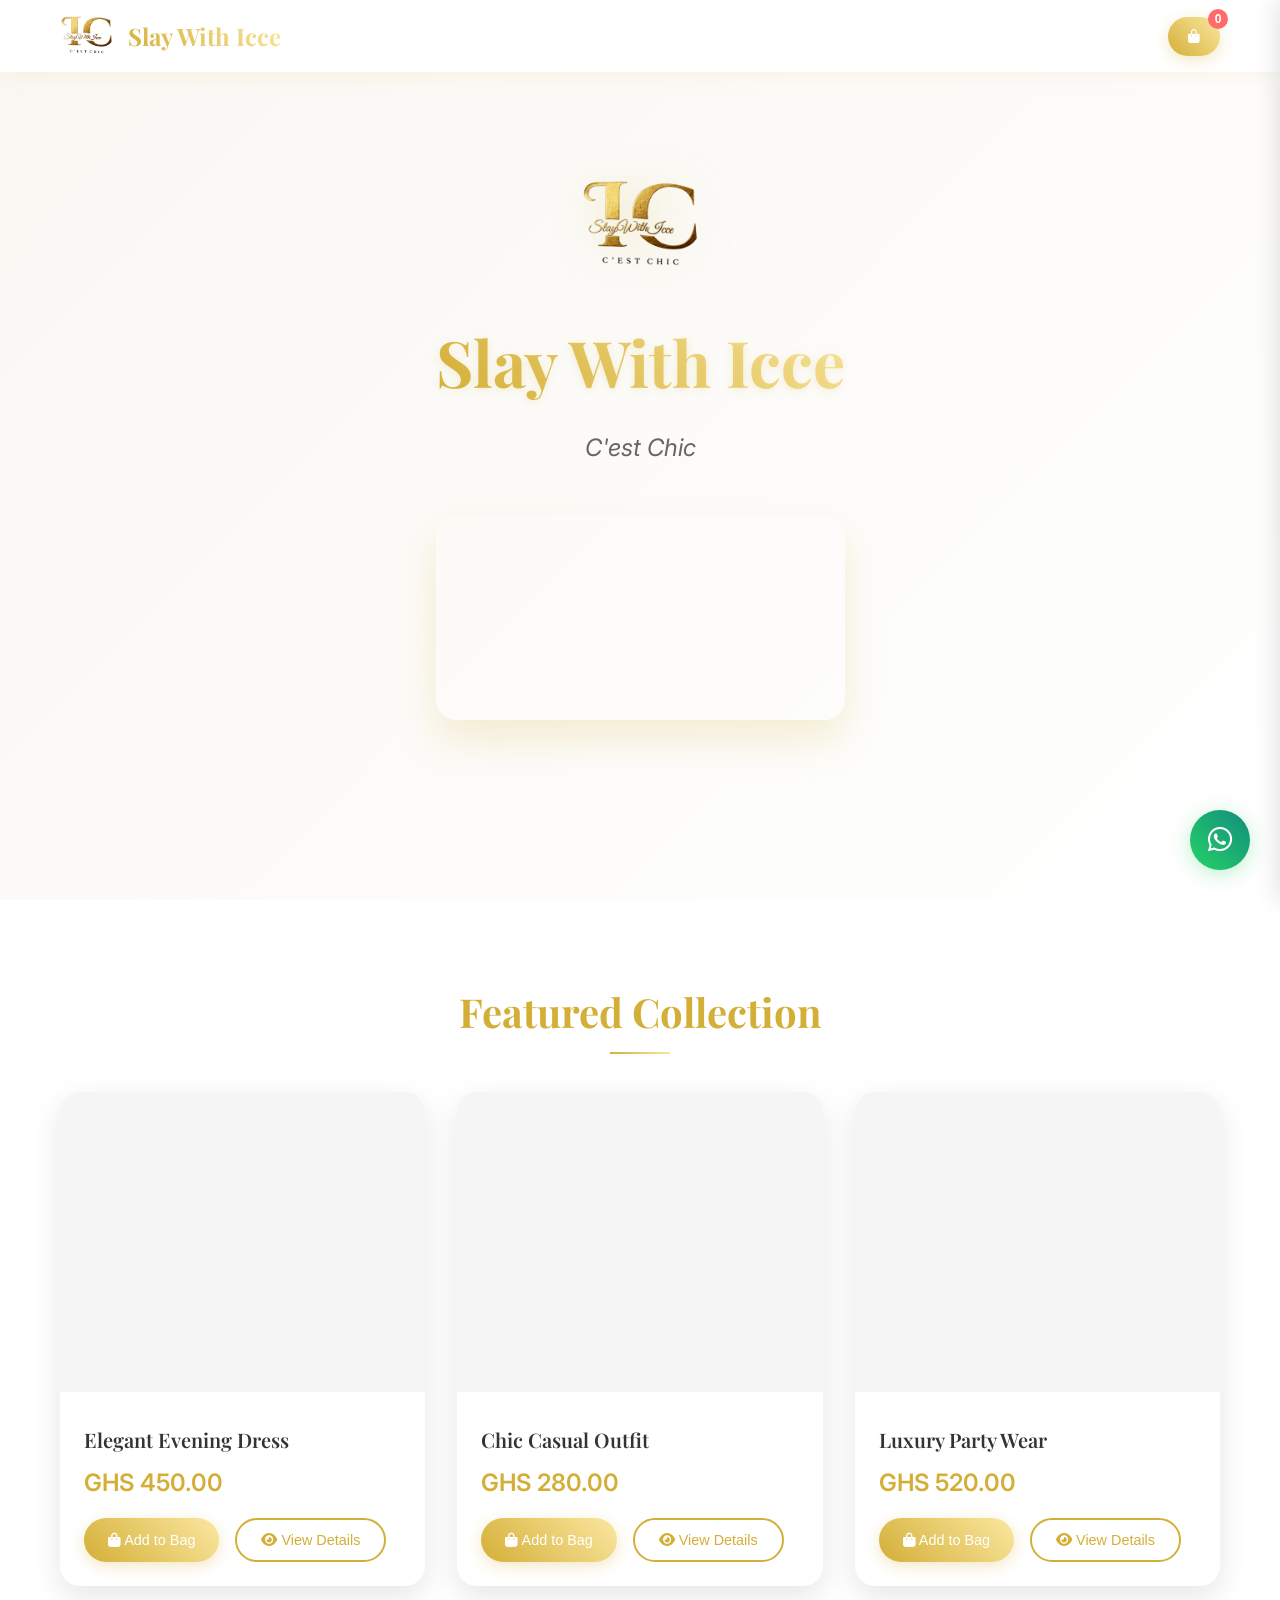
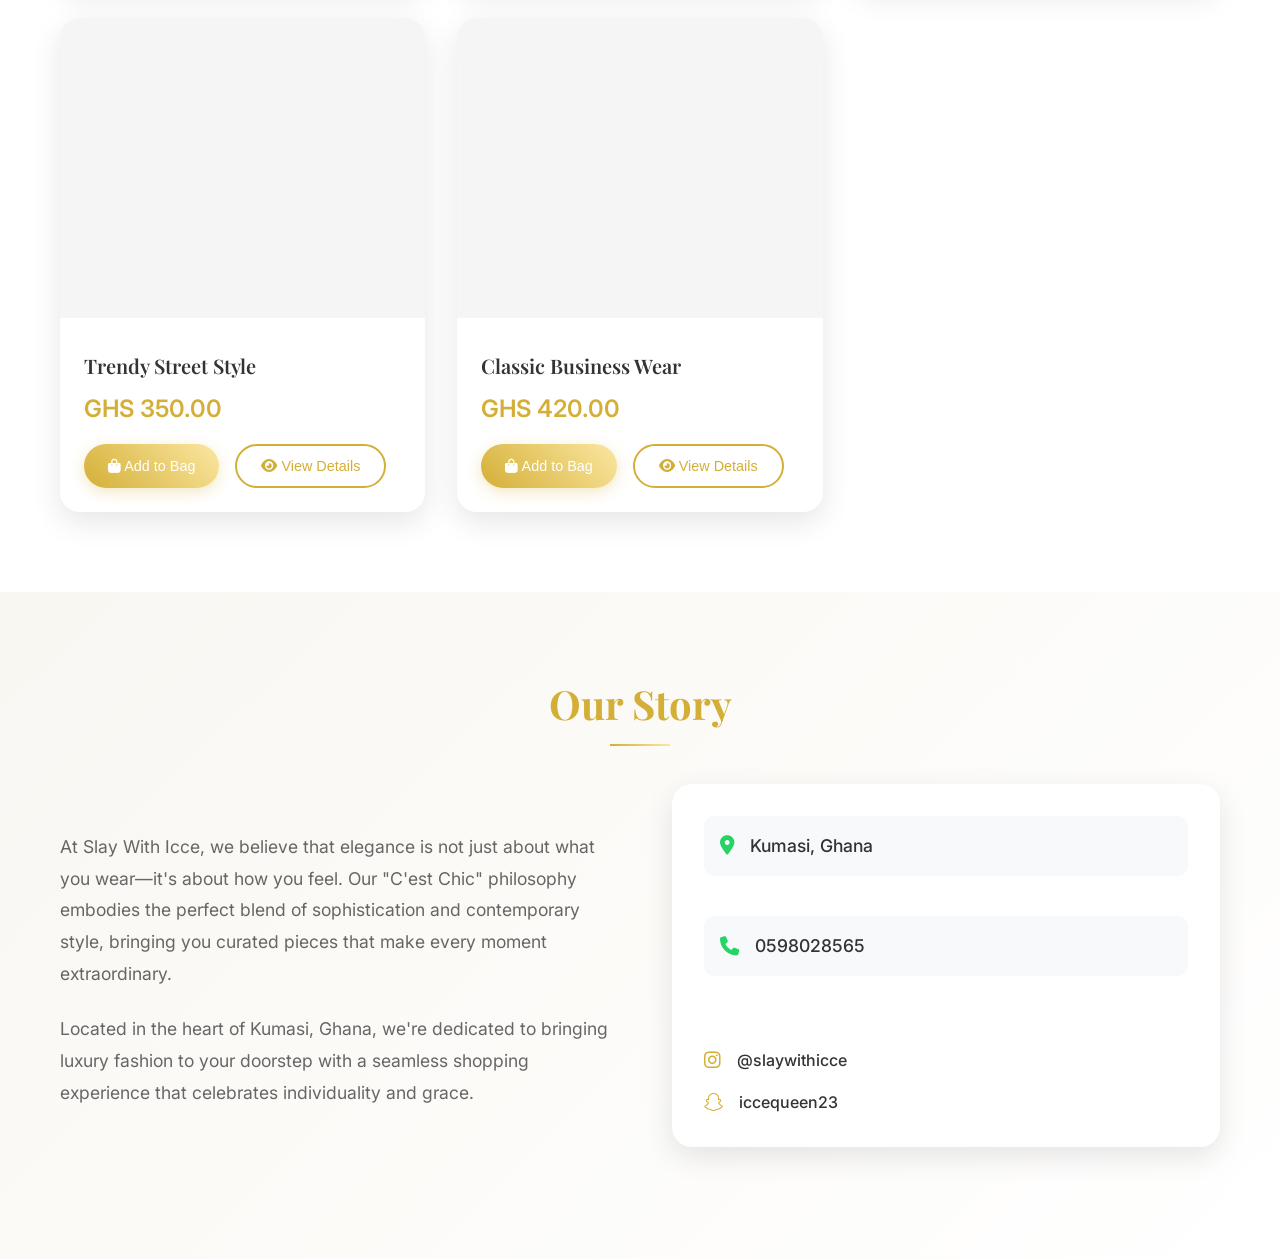
==== commit e490a581: "update" ====
--- a/index.html
+++ b/index.html
@@ -93,7 +93,7 @@
                 </div>
                 <div class="form-group">
                     <label for="whatsapp">WhatsApp Number *</label>
-                    <input type="tel" id="whatsapp" name="whatsapp" placeholder="0247559387 or +233247559387" required>
+                    <input type="tel" id="whatsapp" name="whatsapp" placeholder="0598028565 or +233598028565" required>
                 </div>
                 <div class="order-summary">
                     <h4>Order Summary</h4>
@@ -123,7 +123,7 @@
                     </div>
                     <div class="contact-item">
                         <i class="fas fa-phone"></i>
-                        <span>0247559387</span>
+                        <span>0598028565</span>
                     </div>
                     <div class="social-links">
                         <a href="https://instagram.com/slaywithicce" target="_blank" class="social-link">
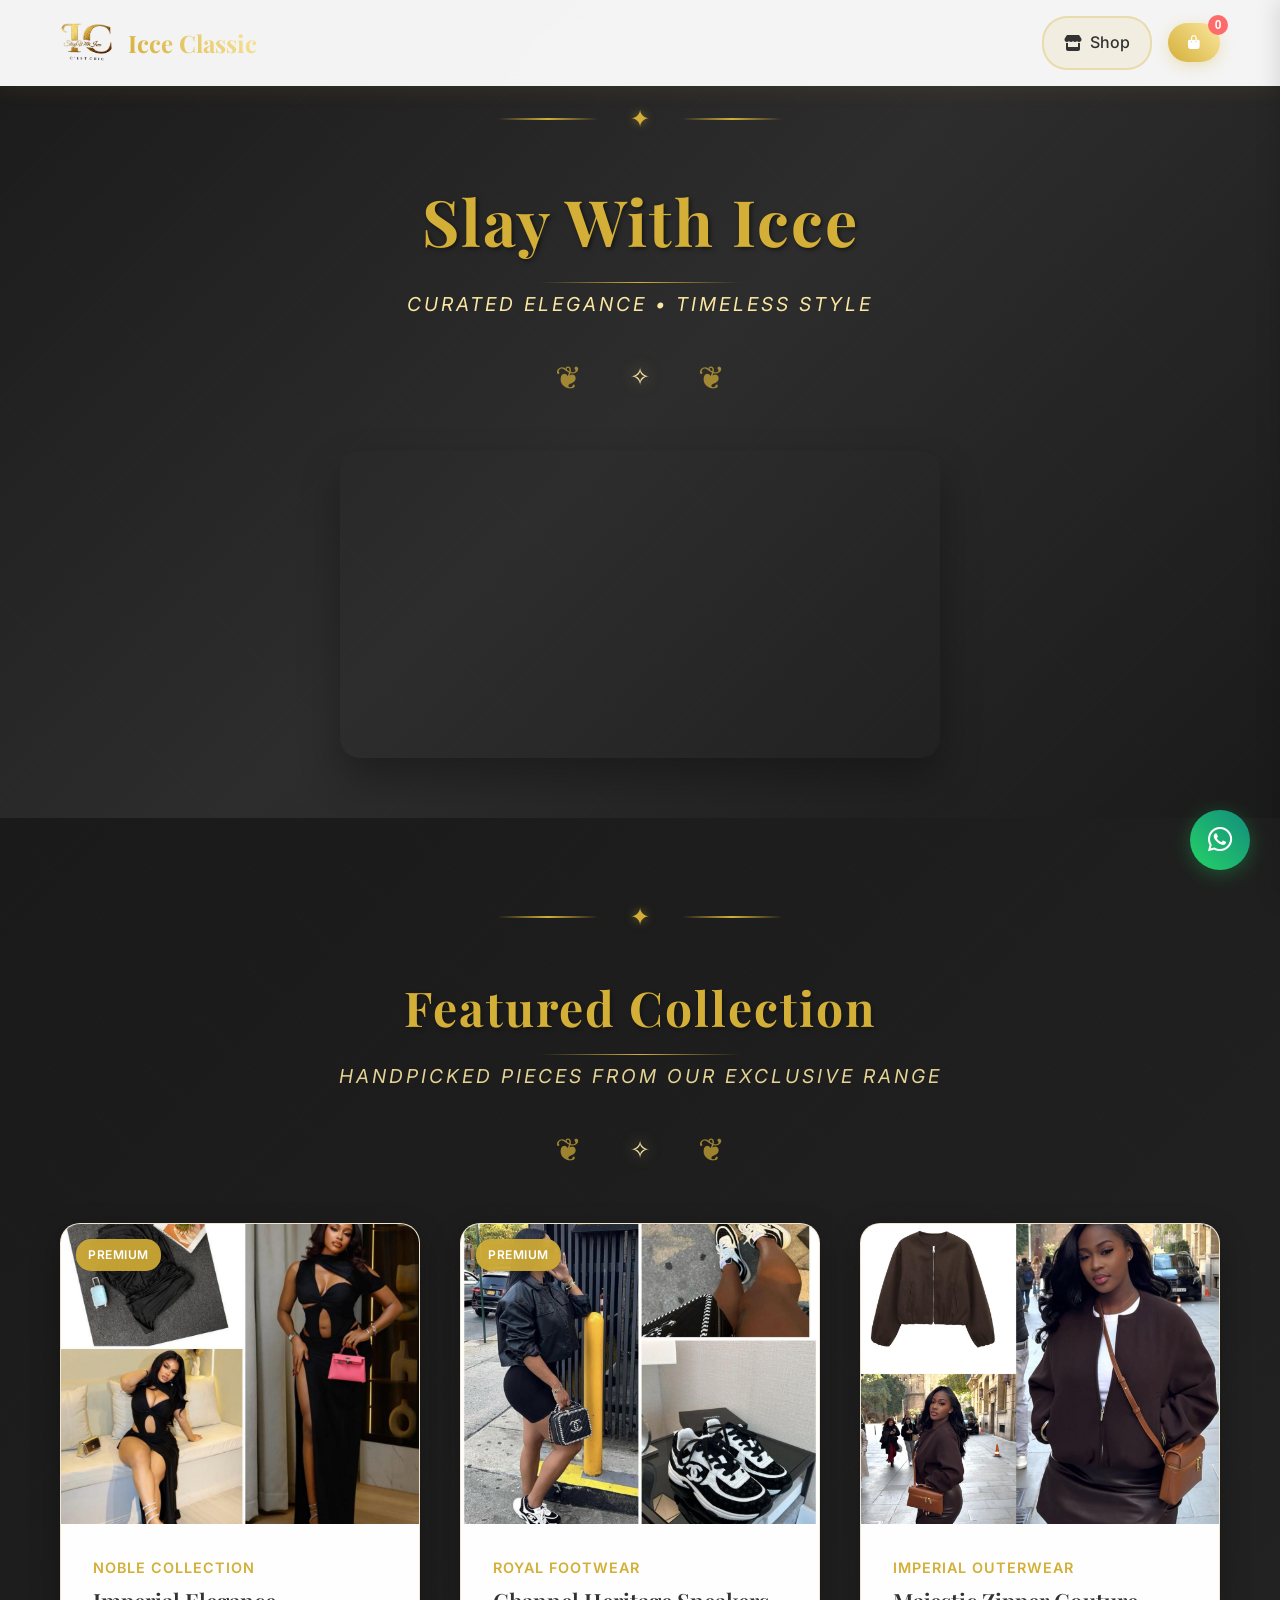
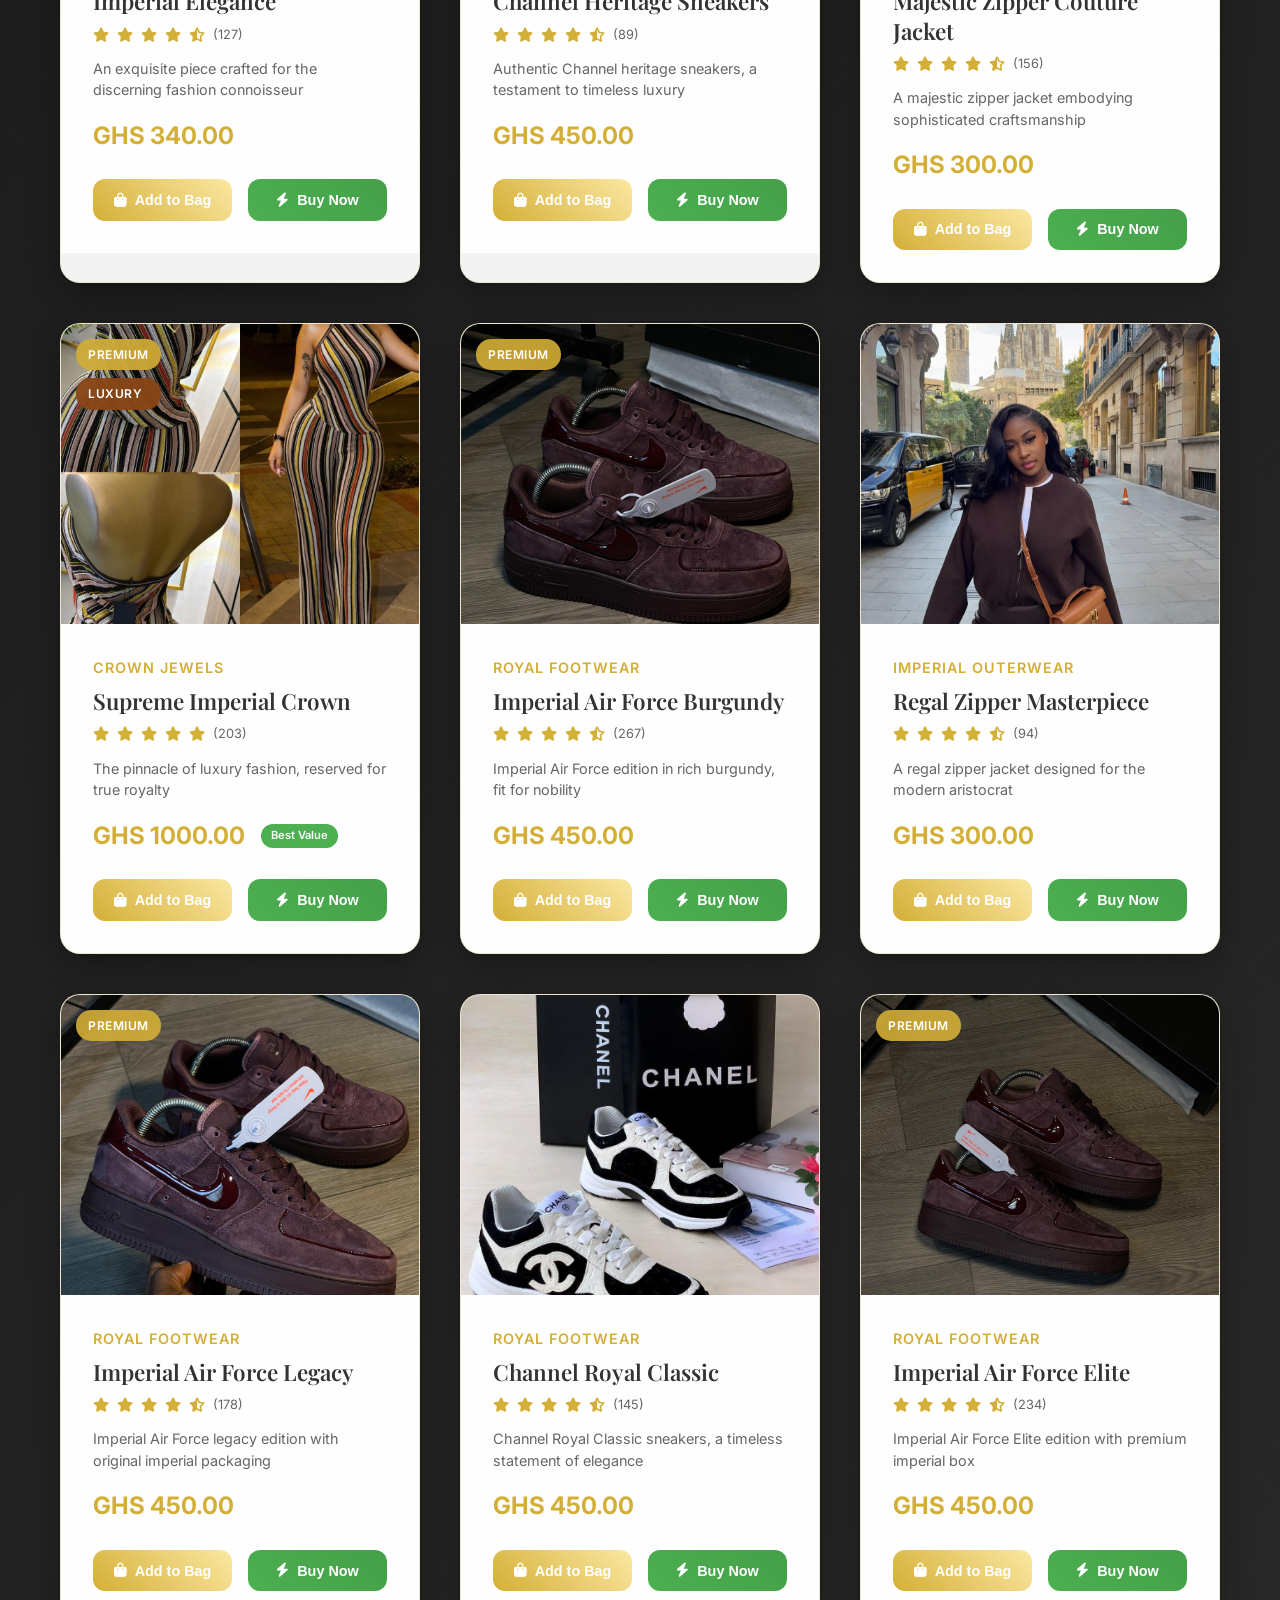
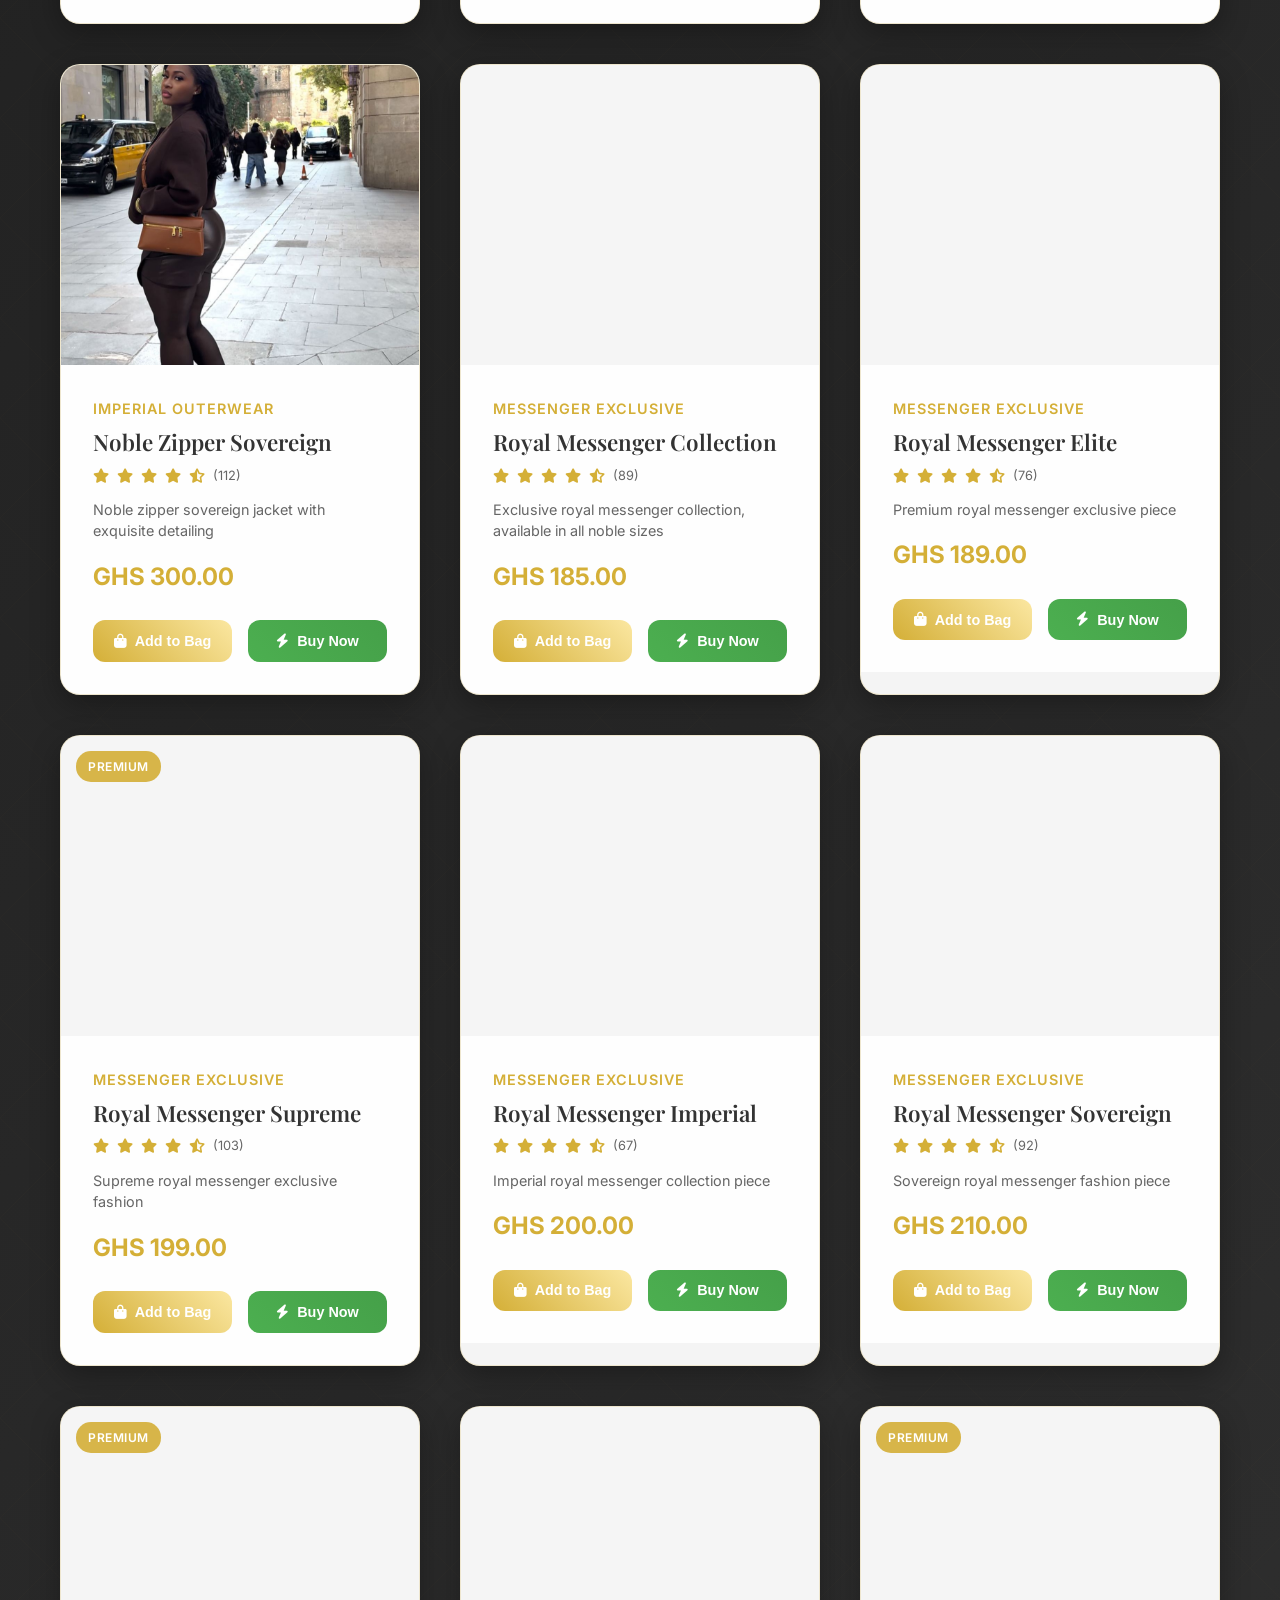
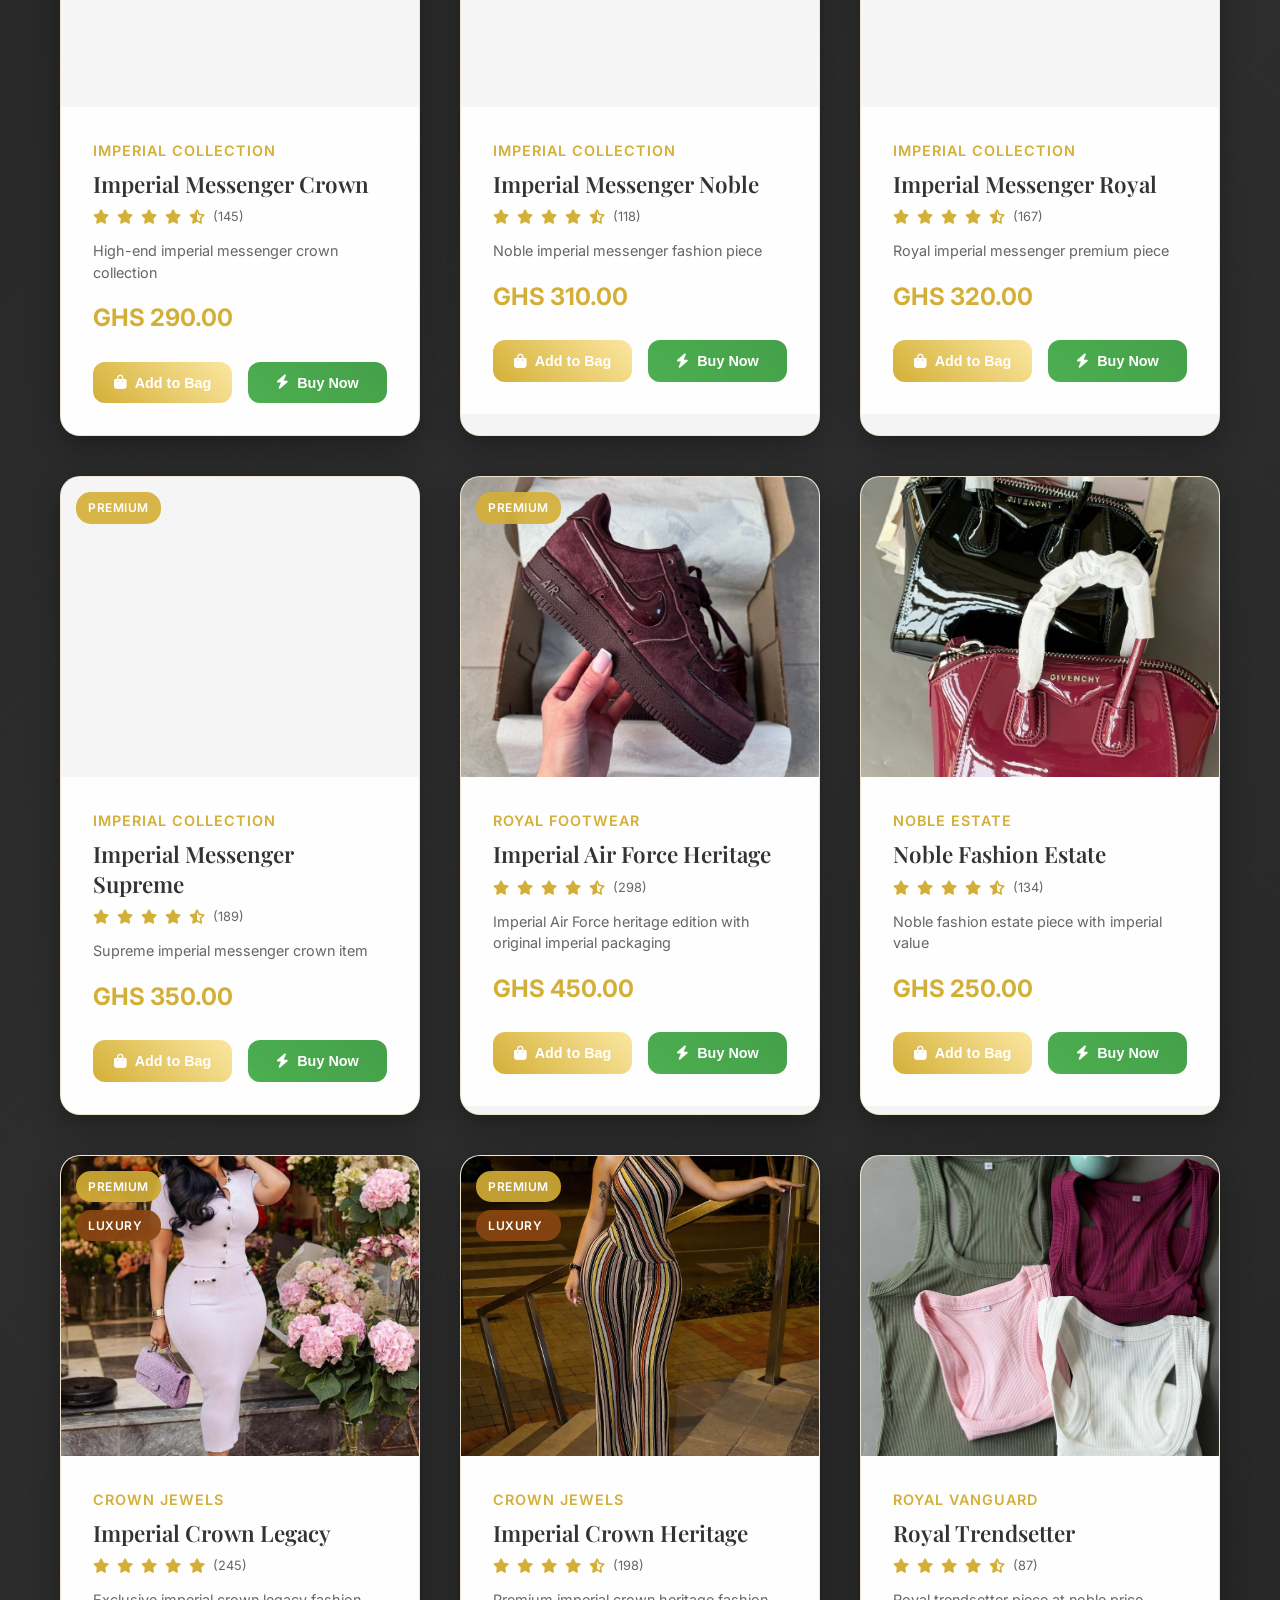
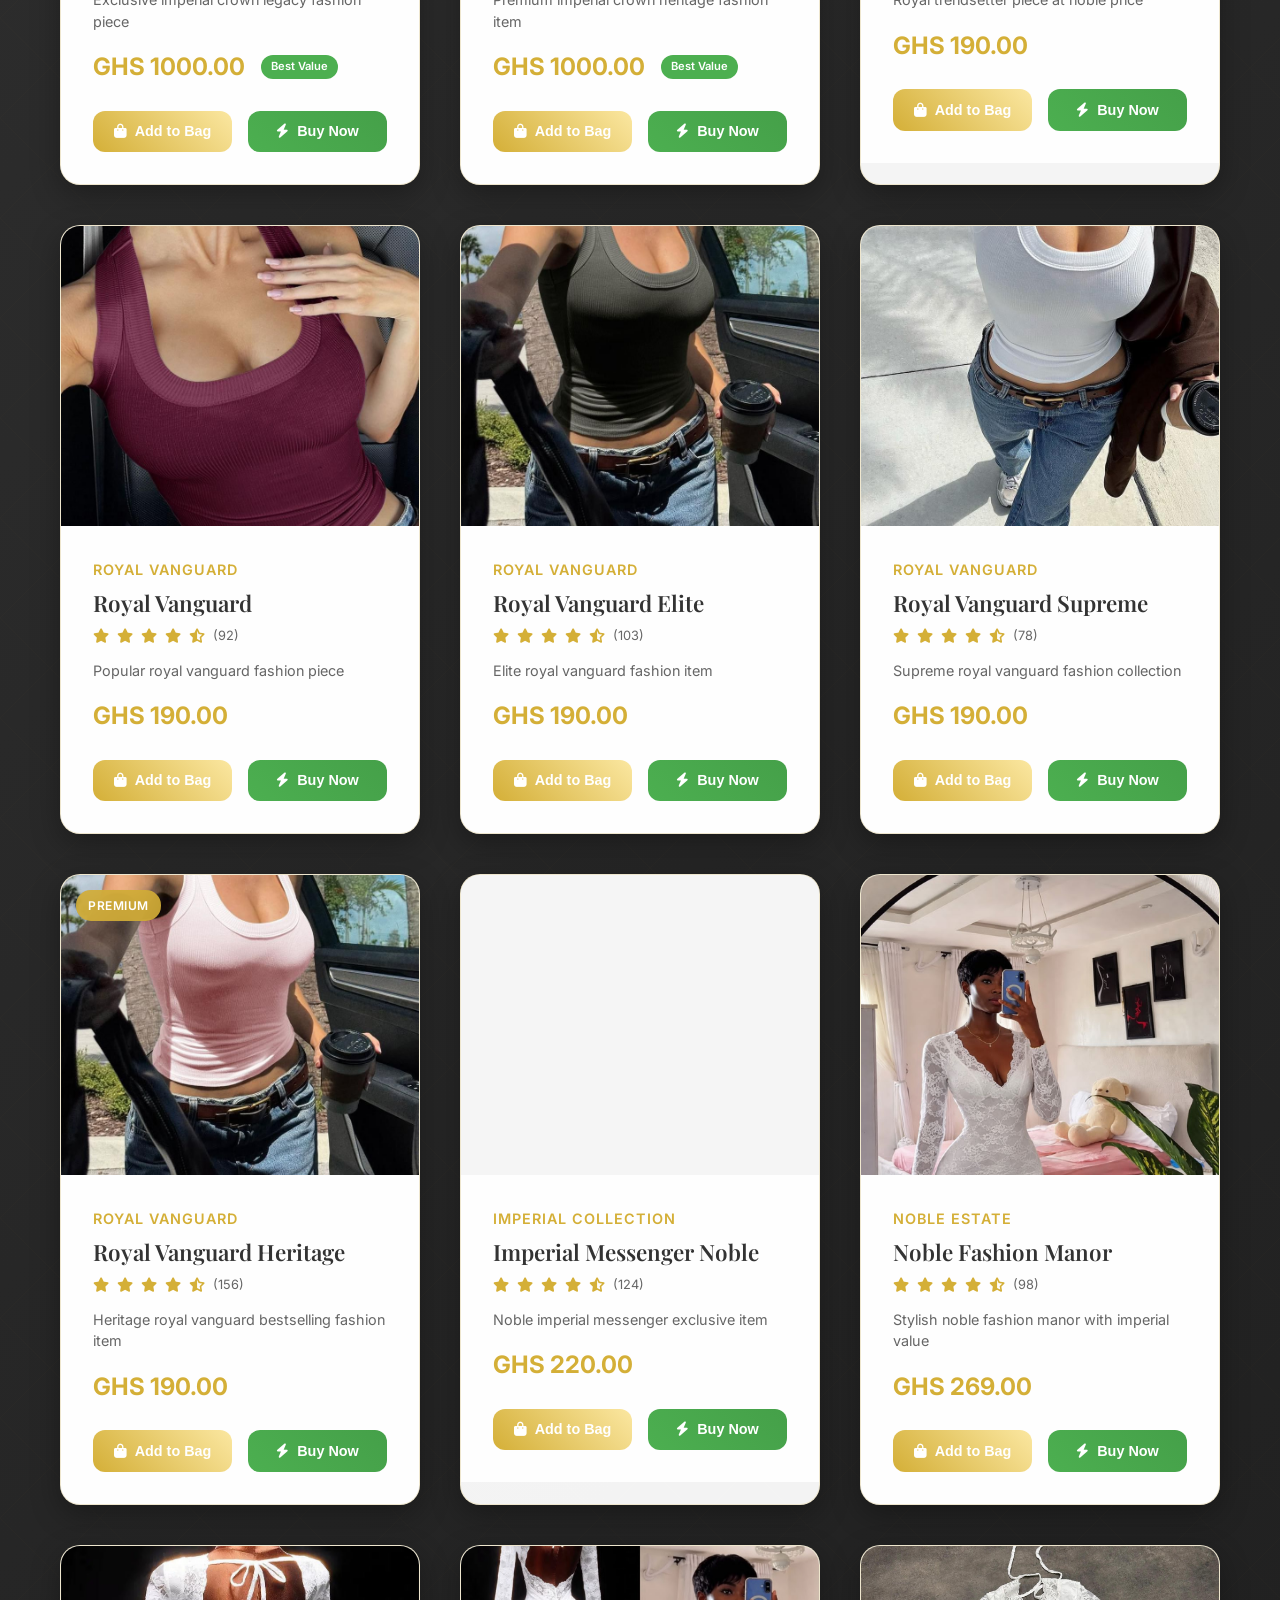
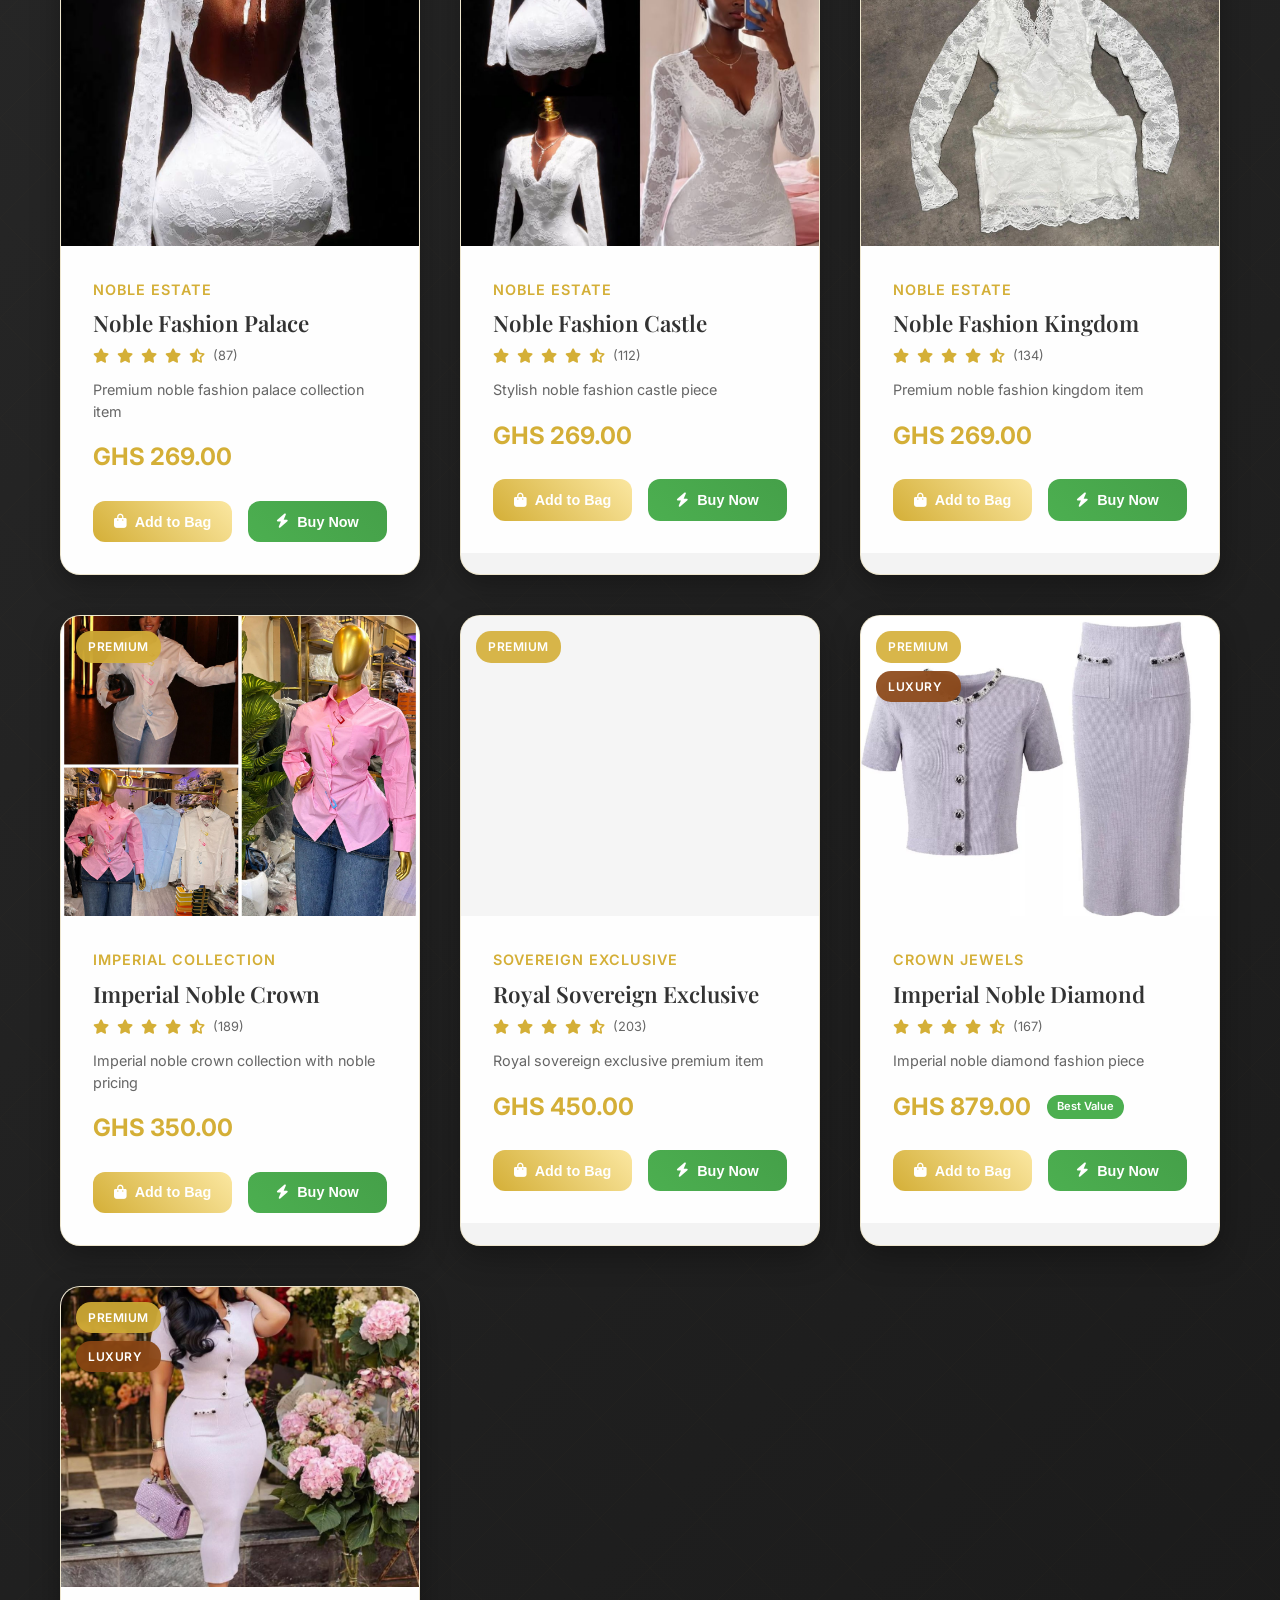
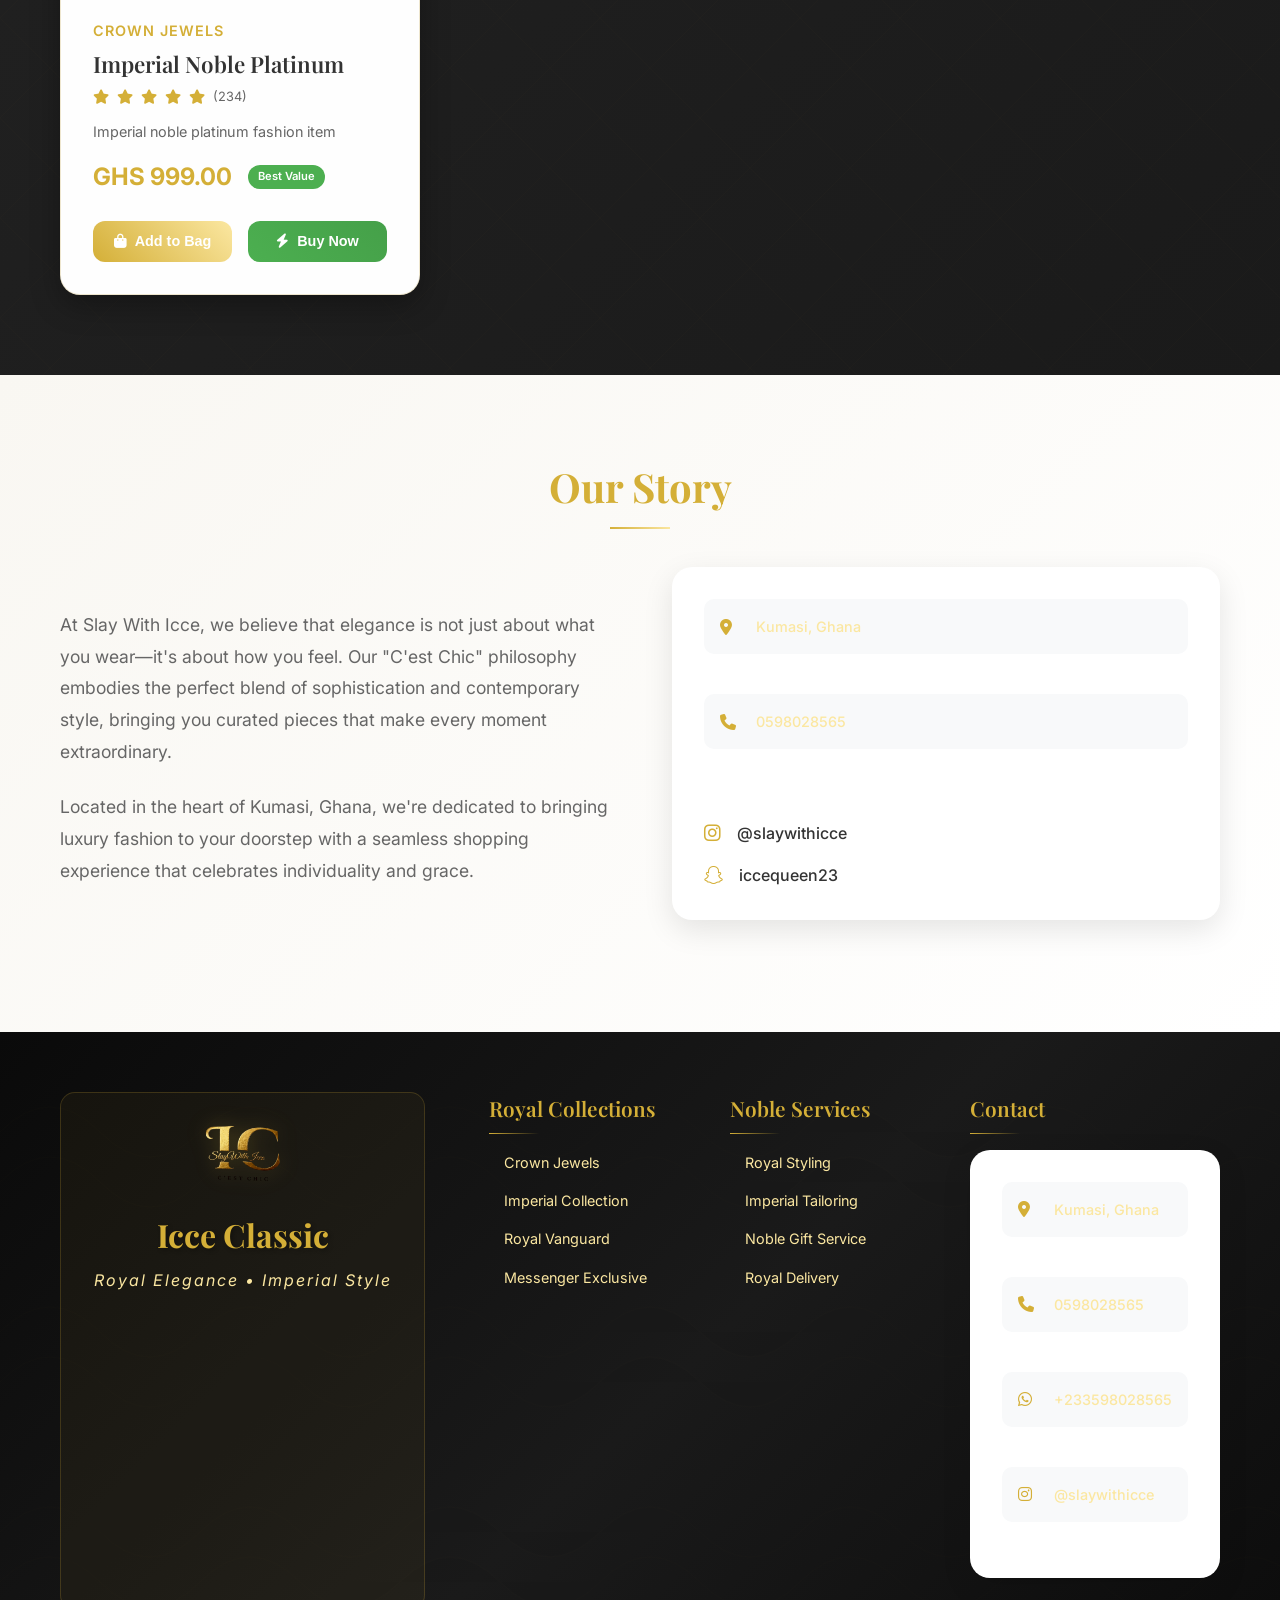
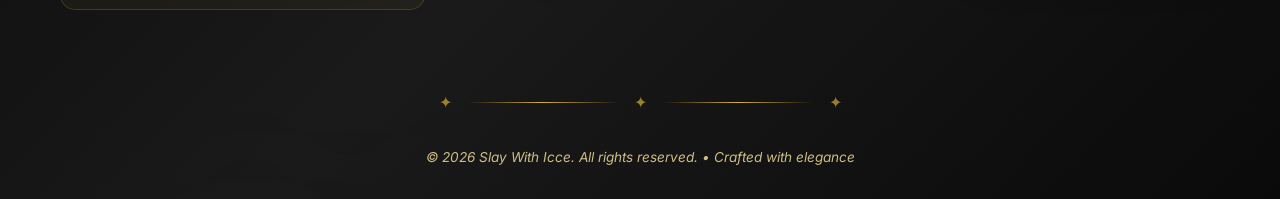
==== commit 5c4f6d24: "update" ====
--- a/index.html
+++ b/index.html
@@ -3,7 +3,7 @@
 <head>
     <meta charset="UTF-8">
     <meta name="viewport" content="width=device-width, initial-scale=1.0">
-    <title>Slay With Icce - C'est Chic</title>
+    <title>Icce Classic - Royal Elegance</title>
     <link rel="stylesheet" href="styles.css">
     <link href="https://fonts.googleapis.com/css2?family=Playfair+Display:wght@400;700&family=Inter:wght@300;400;500;600&display=swap" rel="stylesheet">
     <link rel="stylesheet" href="https://cdnjs.cloudflare.com/ajax/libs/font-awesome/6.4.0/css/all.min.css">
@@ -13,10 +13,14 @@
     <nav class="navbar">
         <div class="nav-container">
             <div class="nav-brand">
-                <img src="images/icelogo.png" alt="IC Logo" class="logo">
-                <span class="brand-name">Slay With Icce</span>
+                <img src="images/icelogo.png" alt="Icce Classic" class="logo">
+                <span class="brand-name">Icce Classic</span>
             </div>
             <div class="nav-actions">
+                <a href="shop.html" class="nav-link shop-link">
+                    <i class="fas fa-store"></i>
+                    <span>Shop</span>
+                </a>
                 <button class="cart-btn" id="cartBtn">
                     <i class="fas fa-shopping-bag"></i>
                     <span class="cart-count" id="cartCount">0</span>
@@ -25,27 +29,53 @@
         </div>
     </nav>
 
-    <!-- Hero Section -->
-    <section class="hero">
-        <div class="hero-content">
-            <div class="hero-brand">
-                <img src="images/icelogo.png" alt="IC Logo" class="hero-logo">
-                <h1 class="hero-title">Slay With Icce</h1>
-                <p class="hero-tagline">C'est Chic</p>
-            </div>
-            <div class="hero-video">
-                <video autoplay muted loop playsinline>
-                    <source src="images/home.mp4" type="video/mp4">
-                </video>
+    <!-- Classical Hero Section -->
+    <section class="shop-header-classical">
+        <div class="container">
+            <div class="shop-header-content-classical">
+                <div class="classical-divider">
+                    <span class="divider-line"></span>
+                    <span class="divider-icon">✦</span>
+                    <span class="divider-line"></span>
+                </div>
+                <h1 class="shop-title-classical">Slay With Icce</h1>
+                <p class="shop-subtitle-classical">Curated Elegance • Timeless Style</p>
+                <div class="classical-ornament">
+                    <span class="ornament-left">❦</span>
+                    <span class="ornament-center">✧</span>
+                    <span class="ornament-right">❦</span>
+                </div>
+                <div class="hero-video-classical" onclick="window.location.href='shop.html'" style="cursor: pointer;">
+                    <video autoplay muted loop playsinline>
+                        <source src="images/home.mp4" type="video/mp4">
+                    </video>
+                    <div class="video-overlay">
+                        <div class="video-prompt">
+                            <i class="fas fa-shopping-bag"></i>
+                            <span>Click to Shop Collection</span>
+                        </div>
+                    </div>
+                </div>
             </div>
         </div>
     </section>
 
     <!-- Products Section -->
-    <section class="products">
+    <section class="products-classical">
         <div class="container">
-            <h2 class="section-title">Featured Collection</h2>
-            <div class="product-grid" id="productGrid">
+            <div class="classical-divider">
+                <span class="divider-line"></span>
+                <span class="divider-icon">✦</span>
+                <span class="divider-line"></span>
+            </div>
+            <h2 class="section-title-classical">Featured Collection</h2>
+            <p class="section-subtitle-classical">Handpicked pieces from our exclusive range</p>
+            <div class="classical-ornament">
+                <span class="ornament-left">❦</span>
+                <span class="ornament-center">✧</span>
+                <span class="ornament-right">❦</span>
+            </div>
+            <div class="product-grid-classical" id="productGrid">
                 <!-- Products will be dynamically loaded here -->
             </div>
         </div>
@@ -214,6 +244,76 @@
         </div>
     </div>
 
+    <!-- Classical Footer -->
+    <footer class="classical-footer">
+        <div class="container">
+            <div class="footer-content">
+                <div class="footer-brand">
+                    <img src="images/icelogo.png" alt="Icce Classic" class="footer-logo">
+                    <h3 class="footer-brand-name">Icce Classic</h3>
+                    <p class="footer-tagline">Royal Elegance • Imperial Style</p>
+                </div>
+                
+                <div class="footer-sections">
+                    <div class="footer-section">
+                        <h4 class="footer-title">Royal Collections</h4>
+                        <ul class="footer-links">
+                            <li><a href="#" class="footer-link">Crown Jewels</a></li>
+                            <li><a href="#" class="footer-link">Imperial Collection</a></li>
+                            <li><a href="#" class="footer-link">Royal Vanguard</a></li>
+                            <li><a href="#" class="footer-link">Messenger Exclusive</a></li>
+                        </ul>
+                    </div>
+                    
+                    <div class="footer-section">
+                        <h4 class="footer-title">Noble Services</h4>
+                        <ul class="footer-links">
+                            <li><a href="#" class="footer-link">Royal Styling</a></li>
+                            <li><a href="#" class="footer-link">Imperial Tailoring</a></li>
+                            <li><a href="#" class="footer-link">Noble Gift Service</a></li>
+                            <li><a href="#" class="footer-link">Royal Delivery</a></li>
+                        </ul>
+                    </div>
+                    
+                    <div class="footer-section">
+                        <h4 class="footer-title">Contact</h4>
+                        <div class="contact-info">
+                            <div class="contact-item">
+                                <i class="fas fa-map-marker-alt"></i>
+                                <span>Kumasi, Ghana</span>
+                            </div>
+                            <div class="contact-item">
+                                <i class="fas fa-phone"></i>
+                                <span>0598028565</span>
+                            </div>
+                            <div class="contact-item">
+                                <i class="fab fa-whatsapp"></i>
+                                <span>+233598028565</span>
+                            </div>
+                            <div class="contact-item">
+                                <i class="fab fa-instagram"></i>
+                                <span>@slaywithicce</span>
+                            </div>
+                        </div>
+                    </div>
+                </div>
+            </div>
+            
+            <div class="footer-bottom">
+                <div class="footer-divider">
+                    <span class="divider-ornament">✦</span>
+                    <span class="divider-line"></span>
+                    <span class="divider-ornament">✦</span>
+                    <span class="divider-line"></span>
+                    <span class="divider-ornament">✦</span>
+                </div>
+                <div class="footer-copyright">
+                    <p>&copy; 2026 Slay With Icce. All rights reserved. • Crafted with elegance</p>
+                </div>
+            </div>
+        </div>
+    </footer>
+
     <script src="script.js"></script>
 </body>
 </html>
--- a/styles.css
+++ b/styles.css
@@ -120,6 +120,36 @@
     font-weight: 600;
 }
 
+.nav-actions {
+    display: flex;
+    align-items: center;
+    gap: 1rem;
+}
+
+.nav-link {
+    text-decoration: none;
+    color: #333;
+    padding: 12px 20px;
+    border-radius: 25px;
+    font-weight: 500;
+    transition: all 0.3s ease;
+    display: flex;
+    align-items: center;
+    gap: 0.5rem;
+}
+
+.shop-link {
+    background: rgba(212, 175, 55, 0.1);
+    border: 2px solid rgba(212, 175, 55, 0.3);
+}
+
+.shop-link:hover {
+    background: linear-gradient(45deg, #D4AF37, #FBE7A1);
+    color: white;
+    transform: translateY(-2px);
+    box-shadow: 0 4px 15px rgba(212, 175, 55, 0.3);
+}
+
 /* Hero Section */
 .hero {
     min-height: 100vh;
@@ -167,20 +197,366 @@
 }
 
 .hero-video {
-    max-width: 600px;
-    margin: 0 auto;
+    flex: 1;
     border-radius: 20px;
     overflow: hidden;
-    box-shadow: 0 20px 40px rgba(212, 175, 55, 0.2);
+    box-shadow: 0 10px 30px rgba(0,0,0,0.1);
+    position: relative;
 }
 
 .hero-video video {
     width: 100%;
-    height: auto;
-    display: block;
-}
-
-/* Products Section */
+    height: 100%;
+    object-fit: cover;
+}
+
+.video-overlay {
+    position: absolute;
+    top: 0;
+    left: 0;
+    right: 0;
+    bottom: 0;
+    background: rgba(0,0,0,0.4);
+    display: flex;
+    align-items: center;
+    justify-content: center;
+    opacity: 0;
+    transition: opacity 0.3s ease;
+}
+
+.hero-video:hover .video-overlay {
+    opacity: 1;
+}
+
+.video-prompt {
+    background: linear-gradient(45deg, #D4AF37, #FBE7A1);
+    color: white;
+    padding: 1rem 2rem;
+    border-radius: 25px;
+    font-weight: 500;
+    display: flex;
+    align-items: center;
+    gap: 0.5rem;
+    transform: translateY(20px);
+    transition: transform 0.3s ease;
+}
+
+.hero-video:hover .video-prompt {
+    transform: translateY(0);
+}
+
+/* Classical Products Section */
+.products-classical {
+    padding: 80px 0;
+    background: linear-gradient(135deg, #1a1a1a 0%, #2d2d2d 50%, #1a1a1a 100%);
+    position: relative;
+    overflow: hidden;
+}
+
+.products-classical::before {
+    content: '';
+    position: absolute;
+    top: 0;
+    left: 0;
+    right: 0;
+    bottom: 0;
+    background: url('data:image/svg+xml,<svg xmlns="http://www.w3.org/2000/svg" width="100" height="100" viewBox="0 0 100 100"><path d="M0,0 L100,100 M100,0 L0,100" stroke="%23D4AF37" stroke-width="0.5" opacity="0.1"/></svg>');
+    opacity: 0.3;
+}
+
+.section-title-classical {
+    font-family: 'Playfair Display', serif;
+    font-size: 3rem;
+    font-weight: 700;
+    margin-bottom: 1rem;
+    color: #D4AF37;
+    text-align: center;
+    text-shadow: 2px 2px 4px rgba(0,0,0,0.3);
+    letter-spacing: 2px;
+    position: relative;
+}
+
+.section-title-classical::after {
+    content: '';
+    position: absolute;
+    bottom: -10px;
+    left: 50%;
+    transform: translateX(-50%);
+    width: 200px;
+    height: 1px;
+    background: linear-gradient(90deg, transparent, #D4AF37, transparent);
+}
+
+.section-subtitle-classical {
+    font-size: 1.2rem;
+    margin-bottom: 2rem;
+    color: #FBE7A1;
+    font-style: italic;
+    letter-spacing: 3px;
+    text-transform: uppercase;
+    text-align: center;
+    opacity: 0.9;
+}
+
+.product-grid-classical {
+    display: grid;
+    grid-template-columns: repeat(auto-fit, minmax(300px, 1fr));
+    gap: 2.5rem;
+    margin-top: 3rem;
+    position: relative;
+    z-index: 1;
+}
+
+/* Enhanced Product Cards for Home Page */
+.product-grid-classical .product-card {
+    background: rgba(255, 255, 255, 0.95);
+    border-radius: 20px;
+    overflow: hidden;
+    box-shadow: 0 10px 30px rgba(0, 0, 0, 0.3);
+    transition: all 0.4s ease;
+    position: relative;
+    border: 1px solid rgba(212, 175, 55, 0.2);
+}
+
+.product-grid-classical .product-card:hover {
+    transform: translateY(-15px);
+    box-shadow: 0 25px 50px rgba(212, 175, 55, 0.3);
+    border-color: rgba(212, 175, 55, 0.4);
+}
+
+.product-grid-classical .product-media {
+    position: relative;
+    height: 300px;
+    overflow: hidden;
+}
+
+.product-grid-classical .product-image,
+.product-grid-classical .product-video {
+    width: 100%;
+    height: 100%;
+    object-fit: cover;
+    transition: transform 0.4s ease;
+}
+
+.product-grid-classical .product-card:hover .product-image,
+.product-grid-classical .product-card:hover .product-video {
+    transform: scale(1.05);
+}
+
+.product-grid-classical .product-badges {
+    position: absolute;
+    top: 15px;
+    left: 15px;
+    z-index: 10;
+    display: flex;
+    flex-direction: column;
+    gap: 8px;
+}
+
+.product-grid-classical .badge {
+    padding: 6px 12px;
+    border-radius: 15px;
+    font-size: 0.75rem;
+    font-weight: 600;
+    text-transform: uppercase;
+    letter-spacing: 0.5px;
+    backdrop-filter: blur(10px);
+}
+
+.product-grid-classical .badge.out-of-stock {
+    background: rgba(255, 68, 68, 0.9);
+    color: white;
+}
+
+.product-grid-classical .badge.premium {
+    background: rgba(212, 175, 55, 0.9);
+    color: white;
+}
+
+.product-grid-classical .badge.luxury {
+    background: rgba(139, 69, 19, 0.9);
+    color: white;
+}
+
+.product-grid-classical .product-overlay {
+    position: absolute;
+    top: 0;
+    left: 0;
+    right: 0;
+    bottom: 0;
+    background: rgba(0,0,0,0.8);
+    display: flex;
+    align-items: center;
+    justify-content: center;
+    opacity: 0;
+    transition: opacity 0.4s ease;
+}
+
+.product-grid-classical .product-card:hover .product-overlay {
+    opacity: 1;
+}
+
+.product-grid-classical .quick-actions {
+    display: flex;
+    gap: 1rem;
+    transform: translateY(30px);
+    transition: transform 0.4s ease;
+}
+
+.product-grid-classical .product-card:hover .quick-actions {
+    transform: translateY(0);
+}
+
+.product-grid-classical .quick-view-btn,
+.product-grid-classical .quick-add-btn,
+.product-grid-classical .wishlist-btn {
+    width: 55px;
+    height: 55px;
+    border-radius: 50%;
+    border: none;
+    background: rgba(255, 255, 255, 0.95);
+    color: #333;
+    cursor: pointer;
+    transition: all 0.3s ease;
+    display: flex;
+    align-items: center;
+    justify-content: center;
+    font-size: 1.2rem;
+    box-shadow: 0 5px 15px rgba(0,0,0,0.3);
+}
+
+.product-grid-classical .quick-view-btn:hover,
+.product-grid-classical .quick-add-btn:hover,
+.product-grid-classical .wishlist-btn:hover {
+    background: #D4AF37;
+    color: white;
+    transform: scale(1.1);
+    box-shadow: 0 8px 20px rgba(212, 175, 55, 0.4);
+}
+
+.product-grid-classical .wishlist-btn.active {
+    background: #ff4444;
+    color: white;
+}
+
+.product-grid-classical .product-info {
+    padding: 2rem;
+    background: rgba(255, 255, 255, 0.95);
+}
+
+.product-grid-classical .product-category {
+    color: #D4AF37;
+    font-size: 0.9rem;
+    font-weight: 600;
+    text-transform: uppercase;
+    letter-spacing: 1px;
+    margin-bottom: 0.5rem;
+}
+
+.product-grid-classical .product-name {
+    font-family: 'Playfair Display', serif;
+    font-size: 1.4rem;
+    font-weight: 600;
+    margin-bottom: 0.5rem;
+    color: #333;
+    line-height: 1.3;
+}
+
+.product-grid-classical .product-rating {
+    display: flex;
+    align-items: center;
+    gap: 0.5rem;
+    margin-bottom: 0.8rem;
+}
+
+.product-grid-classical .product-rating i {
+    color: #D4AF37;
+    font-size: 0.9rem;
+}
+
+.product-grid-classical .rating-count {
+    color: #666;
+    font-size: 0.8rem;
+}
+
+.product-grid-classical .product-description {
+    color: #666;
+    font-size: 0.9rem;
+    line-height: 1.5;
+    margin-bottom: 1rem;
+    display: -webkit-box;
+    -webkit-line-clamp: 2;
+    -webkit-box-orient: vertical;
+    overflow: hidden;
+}
+
+.product-grid-classical .product-price {
+    display: flex;
+    align-items: center;
+    gap: 0.5rem;
+    margin-bottom: 1.5rem;
+}
+
+.product-grid-classical .current-price {
+    font-size: 1.5rem;
+    font-weight: 700;
+    color: #D4AF37;
+}
+
+.product-grid-classical .price-badge {
+    background: #4CAF50;
+    color: white;
+    padding: 3px 10px;
+    border-radius: 12px;
+    font-size: 0.7rem;
+    font-weight: 600;
+}
+
+.product-grid-classical .product-actions {
+    display: flex;
+    gap: 1rem;
+}
+
+.product-grid-classical .btn-add-cart,
+.product-grid-classical .btn-buy-now {
+    flex: 1;
+    padding: 0.8rem;
+    border: none;
+    border-radius: 12px;
+    font-weight: 600;
+    cursor: pointer;
+    transition: all 0.3s ease;
+    display: flex;
+    align-items: center;
+    justify-content: center;
+    gap: 0.5rem;
+    font-size: 0.9rem;
+}
+
+.product-grid-classical .btn-add-cart {
+    background: linear-gradient(45deg, #D4AF37, #FBE7A1);
+    color: white;
+}
+
+.product-grid-classical .btn-buy-now {
+    background: linear-gradient(45deg, #4CAF50, #45a049);
+    color: white;
+}
+
+.product-grid-classical .btn-add-cart:hover,
+.product-grid-classical .btn-buy-now:hover {
+    transform: translateY(-2px);
+    box-shadow: 0 5px 15px rgba(0,0,0,0.2);
+}
+
+.product-grid-classical .btn-add-cart:disabled,
+.product-grid-classical .btn-buy-now:disabled {
+    background: #ccc;
+    cursor: not-allowed;
+    transform: none;
+}
+
+/* Original Products Section (for other pages) */
 .products {
     padding: 80px 0;
     background: #FFFFFF;
@@ -231,6 +607,114 @@
     font-weight: 600;
     color: #D4AF37;
     margin-bottom: 1rem;
+}
+
+/* Video Flip Card Styles */
+.video-flip-card {
+    perspective: 1000px;
+    cursor: pointer;
+}
+
+.video-container {
+    position: relative;
+    width: 100%;
+    height: 300px;
+    overflow: hidden;
+    border-radius: 20px;
+}
+
+.flip-video {
+    width: 100%;
+    height: 100%;
+    object-fit: cover;
+    transition: transform 0.6s ease;
+}
+
+.flip-overlay {
+    position: absolute;
+    top: 0;
+    left: 0;
+    right: 0;
+    bottom: 0;
+    background: linear-gradient(135deg, rgba(212, 175, 55, 0.95), rgba(251, 231, 161, 0.95));
+    display: flex;
+    align-items: center;
+    justify-content: center;
+    opacity: 0;
+    transform: rotateY(180deg);
+    transition: all 0.6s ease;
+    backface-visibility: hidden;
+}
+
+.video-flip-card:hover .flip-overlay {
+    opacity: 1;
+    transform: rotateY(0deg);
+}
+
+.video-flip-card:hover .flip-video {
+    transform: rotateY(180deg);
+}
+
+.flip-content {
+    text-align: center;
+    color: white;
+    padding: 2rem;
+    transform: translateY(20px);
+    transition: transform 0.3s ease;
+}
+
+.flip-overlay:hover .flip-content {
+    transform: translateY(0);
+}
+
+.flip-icon {
+    font-size: 3rem;
+    margin-bottom: 1rem;
+    animation: bounce 2s infinite;
+}
+
+.flip-content h4 {
+    font-family: 'Playfair Display', serif;
+    font-size: 1.5rem;
+    font-weight: 700;
+    margin-bottom: 0.5rem;
+}
+
+.flip-price {
+    font-size: 1.25rem;
+    font-weight: 600;
+    margin-bottom: 1.5rem;
+}
+
+.flip-btn {
+    background: white;
+    color: #D4AF37;
+    border: none;
+    padding: 1rem 2rem;
+    border-radius: 25px;
+    font-weight: 600;
+    cursor: pointer;
+    transition: all 0.3s ease;
+    display: flex;
+    align-items: center;
+    gap: 0.5rem;
+}
+
+.flip-btn:hover {
+    transform: scale(1.05);
+    box-shadow: 0 5px 15px rgba(255, 255, 255, 0.3);
+}
+
+@keyframes bounce {
+    0%, 20%, 50%, 80%, 100% {
+        transform: translateY(0);
+    }
+    40% {
+        transform: translateY(-10px);
+    }
+    60% {
+        transform: translateY(-5px);
+    }
 }
 
 .product-actions {
@@ -1498,3 +1982,994 @@
         display: none;
     }
 }
+
+/* Classical Shop Header Styles */
+.shop-header-classical {
+    background: linear-gradient(135deg, #1a1a1a 0%, #2d2d2d 50%, #1a1a1a 100%);
+    padding: 100px 0 60px;
+    text-align: center;
+    position: relative;
+    overflow: hidden;
+}
+
+.shop-header-classical::before {
+    content: '';
+    position: absolute;
+    top: 0;
+    left: 0;
+    right: 0;
+    bottom: 0;
+    background: url('data:image/svg+xml,<svg xmlns="http://www.w3.org/2000/svg" width="100" height="100" viewBox="0 0 100 100"><path d="M0,0 L100,100 M100,0 L0,100" stroke="%23D4AF37" stroke-width="0.5" opacity="0.1"/></svg>');
+    opacity: 0.3;
+}
+
+.shop-header-content-classical {
+    max-width: 800px;
+    margin: 0 auto;
+    position: relative;
+    z-index: 1;
+}
+
+.classical-divider {
+    display: flex;
+    align-items: center;
+    justify-content: center;
+    margin-bottom: 2rem;
+}
+
+.divider-line {
+    height: 2px;
+    width: 100px;
+    background: linear-gradient(90deg, transparent, #D4AF37, transparent);
+}
+
+.divider-icon {
+    margin: 0 2rem;
+    color: #D4AF37;
+    font-size: 1.5rem;
+    text-shadow: 0 0 10px rgba(212, 175, 55, 0.5);
+}
+
+.shop-title-classical {
+    font-family: 'Playfair Display', serif;
+    font-size: 4rem;
+    font-weight: 700;
+    margin-bottom: 1rem;
+    color: #D4AF37;
+    text-shadow: 2px 2px 4px rgba(0,0,0,0.5);
+    letter-spacing: 2px;
+    position: relative;
+}
+
+.shop-title-classical::after {
+    content: '';
+    position: absolute;
+    bottom: -10px;
+    left: 50%;
+    transform: translateX(-50%);
+    width: 200px;
+    height: 1px;
+    background: linear-gradient(90deg, transparent, #D4AF37, transparent);
+}
+
+.shop-subtitle-classical {
+    font-size: 1.2rem;
+    margin-bottom: 2rem;
+    color: #FBE7A1;
+    font-style: italic;
+    letter-spacing: 3px;
+    text-transform: uppercase;
+}
+
+.classical-ornament {
+    display: flex;
+    align-items: center;
+    justify-content: center;
+    margin-top: 2rem;
+    gap: 3rem;
+}
+
+.ornament-left,
+.ornament-right {
+    color: #D4AF37;
+    font-size: 2rem;
+    opacity: 0.7;
+}
+
+.ornament-center {
+    color: #FBE7A1;
+    font-size: 1.5rem;
+    text-shadow: 0 0 15px rgba(251, 231, 161, 0.5);
+}
+
+.hero-video-classical {
+    margin-top: 3rem;
+    border-radius: 20px;
+    overflow: hidden;
+    box-shadow: 0 20px 40px rgba(0,0,0,0.3);
+    position: relative;
+    max-width: 600px;
+    margin-left: auto;
+    margin-right: auto;
+}
+
+.hero-video-classical video {
+    width: 100%;
+    height: 300px;
+    object-fit: cover;
+}
+
+
+/* Filter Section */
+.filter-section {
+    background: white;
+    padding: 2rem 0;
+    border-bottom: 1px solid #eee;
+    position: sticky;
+    top: 80px;
+    z-index: 100;
+}
+
+.filter-controls {
+    display: flex;
+    gap: 2rem;
+    align-items: center;
+    flex-wrap: wrap;
+}
+
+.filter-group {
+    display: flex;
+    align-items: center;
+    gap: 0.5rem;
+}
+
+.filter-group label {
+    font-weight: 500;
+    color: #555;
+}
+
+.filter-select {
+    padding: 0.5rem 1rem;
+    border: 2px solid #eee;
+    border-radius: 8px;
+    font-family: 'Inter', sans-serif;
+    background: white;
+    cursor: pointer;
+    transition: border-color 0.3s ease;
+}
+
+.filter-select:focus {
+    outline: none;
+    border-color: #D4AF37;
+}
+
+.filter-btn {
+    padding: 0.5rem 1rem;
+    background: #f8f9fa;
+    border: 2px solid #dee2e6;
+    border-radius: 8px;
+    cursor: pointer;
+    transition: all 0.3s ease;
+    font-family: 'Inter', sans-serif;
+}
+
+.filter-btn:hover {
+    background: #D4AF37;
+    color: white;
+    border-color: #D4AF37;
+}
+
+/* Shop Products Grid */
+.shop-products {
+    padding: 4rem 0;
+}
+
+.products-grid {
+    display: grid;
+    grid-template-columns: repeat(auto-fit, minmax(300px, 1fr));
+    gap: 2rem;
+    margin-bottom: 3rem;
+}
+
+.product-card {
+    background: white;
+    border-radius: 15px;
+    overflow: hidden;
+    box-shadow: 0 5px 20px rgba(0,0,0,0.1);
+    transition: transform 0.3s ease, box-shadow 0.3s ease;
+    position: relative;
+}
+
+.product-card:hover {
+    transform: translateY(-5px);
+    box-shadow: 0 10px 30px rgba(0,0,0,0.15);
+}
+
+.product-media {
+    position: relative;
+    height: 350px;
+    overflow: hidden;
+}
+
+.product-image,
+.product-video {
+    width: 100%;
+    height: 100%;
+    object-fit: cover;
+}
+
+.product-badges {
+    position: absolute;
+    top: 10px;
+    left: 10px;
+    z-index: 10;
+    display: flex;
+    flex-direction: column;
+    gap: 5px;
+}
+
+.badge {
+    padding: 4px 8px;
+    border-radius: 12px;
+    font-size: 0.7rem;
+    font-weight: 600;
+    text-transform: uppercase;
+    letter-spacing: 0.5px;
+}
+
+.badge.out-of-stock {
+    background: #ff4444;
+    color: white;
+}
+
+.badge.premium {
+    background: linear-gradient(45deg, #D4AF37, #FBE7A1);
+    color: white;
+}
+
+.badge.luxury {
+    background: #8B4513;
+    color: white;
+}
+
+.product-overlay {
+    position: absolute;
+    top: 0;
+    left: 0;
+    right: 0;
+    bottom: 0;
+    background: rgba(0,0,0,0.7);
+    display: flex;
+    align-items: center;
+    justify-content: center;
+    opacity: 0;
+    transition: opacity 0.3s ease;
+}
+
+.product-card:hover .product-overlay {
+    opacity: 1;
+}
+
+.quick-actions {
+    display: flex;
+    gap: 1rem;
+    transform: translateY(20px);
+    transition: transform 0.3s ease;
+}
+
+.product-card:hover .quick-actions {
+    transform: translateY(0);
+}
+
+.quick-view-btn,
+.quick-add-btn,
+.wishlist-btn {
+    width: 50px;
+    height: 50px;
+    border-radius: 50%;
+    border: none;
+    background: white;
+    color: #333;
+    cursor: pointer;
+    transition: all 0.3s ease;
+    display: flex;
+    align-items: center;
+    justify-content: center;
+    font-size: 1.1rem;
+}
+
+.quick-view-btn:hover,
+.quick-add-btn:hover,
+.wishlist-btn:hover {
+    background: #D4AF37;
+    color: white;
+    transform: scale(1.1);
+}
+
+.wishlist-btn.active {
+    background: #ff4444;
+    color: white;
+}
+
+.product-rating {
+    display: flex;
+    align-items: center;
+    gap: 0.5rem;
+    margin-bottom: 0.5rem;
+}
+
+.product-rating i {
+    color: #D4AF37;
+    font-size: 0.9rem;
+}
+
+.rating-count {
+    color: #666;
+    font-size: 0.8rem;
+}
+
+.price-badge {
+    background: #4CAF50;
+    color: white;
+    padding: 2px 8px;
+    border-radius: 12px;
+    font-size: 0.7rem;
+    margin-left: 0.5rem;
+    font-weight: 600;
+}
+
+.product-sizes {
+    margin-bottom: 1rem;
+}
+
+.sizes-label {
+    font-size: 0.8rem;
+    color: #666;
+    font-weight: 500;
+    margin-bottom: 0.3rem;
+    display: block;
+}
+
+.sizes-list {
+    display: flex;
+    gap: 0.3rem;
+    flex-wrap: wrap;
+}
+
+.size-tag {
+    background: #f0f0f0;
+    padding: 2px 6px;
+    border-radius: 8px;
+    font-size: 0.7rem;
+    color: #666;
+    font-weight: 500;
+}
+
+.btn-buy-now {
+    background: linear-gradient(45deg, #4CAF50, #45a049);
+    color: white;
+    border: none;
+    padding: 0.75rem 1rem;
+    border-radius: 8px;
+    font-weight: 500;
+    cursor: pointer;
+    transition: transform 0.2s ease;
+    display: flex;
+    align-items: center;
+    justify-content: center;
+    gap: 0.5rem;
+    flex: 1;
+}
+
+.btn-buy-now:hover {
+    transform: scale(1.05);
+}
+
+.btn-buy-now:disabled {
+    background: #ccc;
+    cursor: not-allowed;
+    transform: none;
+}
+
+/* Quick View Modal */
+.quick-view-modal {
+    position: fixed;
+    top: 0;
+    left: 0;
+    right: 0;
+    bottom: 0;
+    background: rgba(0,0,0,0.8);
+    display: flex;
+    align-items: center;
+    justify-content: center;
+    z-index: 10000;
+    opacity: 0;
+    visibility: hidden;
+    transition: all 0.3s ease;
+}
+
+.quick-view-modal.active {
+    opacity: 1;
+    visibility: visible;
+}
+
+.quick-view-content {
+    background: white;
+    border-radius: 20px;
+    max-width: 900px;
+    width: 90%;
+    max-height: 90vh;
+    overflow-y: auto;
+    position: relative;
+    display: grid;
+    grid-template-columns: 1fr 1fr;
+    gap: 2rem;
+    transform: scale(0.9);
+    transition: transform 0.3s ease;
+}
+
+.quick-view-modal.active .quick-view-content {
+    transform: scale(1);
+}
+
+.close-quick-view {
+    position: absolute;
+    top: 1rem;
+    right: 1rem;
+    background: white;
+    border: none;
+    width: 40px;
+    height: 40px;
+    border-radius: 50%;
+    cursor: pointer;
+    display: flex;
+    align-items: center;
+    justify-content: center;
+    z-index: 10;
+    box-shadow: 0 2px 10px rgba(0,0,0,0.1);
+    transition: all 0.3s ease;
+}
+
+.close-quick-view:hover {
+    background: #f0f0f0;
+    transform: scale(1.1);
+}
+
+.quick-view-media {
+    border-radius: 20px 0 0 20px;
+    overflow: hidden;
+}
+
+.quick-view-media img,
+.quick-view-media video {
+    width: 100%;
+    height: 100%;
+    object-fit: cover;
+}
+
+.quick-view-info {
+    padding: 2rem;
+    display: flex;
+    flex-direction: column;
+}
+
+.quick-view-info h2 {
+    font-family: 'Playfair Display', serif;
+    font-size: 2rem;
+    margin-bottom: 1rem;
+    color: #333;
+}
+
+.quick-view-rating {
+    display: flex;
+    align-items: center;
+    gap: 0.5rem;
+    margin-bottom: 1rem;
+}
+
+.quick-view-rating i {
+    color: #D4AF37;
+}
+
+.quick-view-price {
+    font-size: 2rem;
+    font-weight: 700;
+    color: #D4AF37;
+    margin-bottom: 1rem;
+}
+
+.quick-view-description {
+    color: #666;
+    line-height: 1.6;
+    margin-bottom: 1.5rem;
+}
+
+.quick-view-sizes h4 {
+    font-size: 1rem;
+    margin-bottom: 0.5rem;
+    color: #333;
+}
+
+.size-selector {
+    display: flex;
+    gap: 0.5rem;
+    flex-wrap: wrap;
+    margin-bottom: 2rem;
+}
+
+.size-option {
+    padding: 0.5rem 1rem;
+    border: 2px solid #ddd;
+    background: white;
+    border-radius: 8px;
+    cursor: pointer;
+    transition: all 0.3s ease;
+    font-weight: 500;
+}
+
+.size-option:hover {
+    border-color: #D4AF37;
+    color: #D4AF37;
+}
+
+.size-option.selected {
+    background: #D4AF37;
+    color: white;
+    border-color: #D4AF37;
+}
+
+.quick-view-actions {
+    display: flex;
+    gap: 1rem;
+    margin-top: auto;
+}
+
+.btn-add-cart-large,
+.btn-buy-now-large {
+    flex: 1;
+    padding: 1rem;
+    border: none;
+    border-radius: 12px;
+    font-weight: 600;
+    cursor: pointer;
+    transition: all 0.3s ease;
+    display: flex;
+    align-items: center;
+    justify-content: center;
+    gap: 0.5rem;
+}
+
+.btn-add-cart-large {
+    background: linear-gradient(45deg, #D4AF37, #FBE7A1);
+    color: white;
+}
+
+.btn-buy-now-large {
+    background: linear-gradient(45deg, #4CAF50, #45a049);
+    color: white;
+}
+
+.btn-add-cart-large:hover,
+.btn-buy-now-large:hover {
+    transform: translateY(-2px);
+    box-shadow: 0 5px 15px rgba(0,0,0,0.2);
+}
+
+/* Enhanced Product Card */
+.enhanced-card {
+    transition: all 0.3s ease;
+}
+
+.enhanced-card:hover {
+    transform: translateY(-10px);
+    box-shadow: 0 20px 40px rgba(212, 175, 55, 0.2);
+}
+
+/* Responsive for Quick View */
+@media (max-width: 768px) {
+    .quick-view-content {
+        grid-template-columns: 1fr;
+        max-width: 95%;
+    }
+    
+    .quick-view-media {
+        border-radius: 20px 20px 0 0;
+        height: 300px;
+    }
+    
+    .quick-view-info {
+        padding: 1.5rem;
+    }
+    
+    .quick-view-info h2 {
+        font-size: 1.5rem;
+    }
+    
+    .quick-view-price {
+        font-size: 1.5rem;
+    }
+}
+
+.product-info {
+    padding: 1.5rem;
+}
+
+.product-category {
+    color: #D4AF37;
+    font-size: 0.9rem;
+    font-weight: 500;
+    text-transform: uppercase;
+    letter-spacing: 1px;
+    margin-bottom: 0.5rem;
+}
+
+.product-name {
+    font-size: 1.3rem;
+    font-weight: 600;
+    margin-bottom: 0.5rem;
+    color: #333;
+}
+
+.product-description {
+    color: #666;
+    font-size: 0.9rem;
+    margin-bottom: 1rem;
+    line-height: 1.5;
+}
+
+.product-price {
+    margin-bottom: 1rem;
+}
+
+.current-price {
+    font-size: 1.5rem;
+    font-weight: 700;
+    color: #D4AF37;
+}
+
+.product-actions {
+    display: flex;
+    gap: 1rem;
+}
+
+.btn-add-cart {
+    flex: 1;
+    padding: 0.75rem 1rem;
+    background: linear-gradient(45deg, #D4AF37, #FBE7A1);
+    color: white;
+    border: none;
+    border-radius: 8px;
+    font-weight: 500;
+    cursor: pointer;
+    transition: transform 0.2s ease;
+    display: flex;
+    align-items: center;
+    justify-content: center;
+    gap: 0.5rem;
+}
+
+.btn-add-cart:hover {
+    transform: scale(1.05);
+}
+
+/* Empty Products State */
+.empty-products {
+    text-align: center;
+    padding: 4rem 2rem;
+    color: #666;
+}
+
+.empty-icon {
+    font-size: 4rem;
+    margin-bottom: 1rem;
+    opacity: 0.5;
+}
+
+.empty-products h3 {
+    font-size: 1.5rem;
+    margin-bottom: 0.5rem;
+}
+
+/* Flying Item Animation */
+.flying-item {
+    animation: flyToCart 0.8s ease-in-out;
+}
+
+@keyframes flyToCart {
+    0% {
+        transform: scale(1);
+        opacity: 1;
+    }
+    100% {
+        transform: scale(0);
+        opacity: 0;
+    }
+}
+
+/* Cart Item Images */
+.cart-item-media,
+.order-item-media {
+    width: 80px;
+    height: 80px;
+    border-radius: 8px;
+    overflow: hidden;
+    flex-shrink: 0;
+}
+
+.cart-item-image,
+.order-item-image {
+    width: 100%;
+    height: 100%;
+    object-fit: cover;
+}
+
+.cart-item-video,
+.order-item-video {
+    width: 100%;
+    height: 100%;
+    object-fit: cover;
+}
+
+/* Responsive Design for Shop */
+@media (max-width: 768px) {
+    .shop-title {
+        font-size: 2.5rem;
+    }
+    
+    .shop-stats {
+        gap: 2rem;
+    }
+    
+    .filter-controls {
+        flex-direction: column;
+        align-items: stretch;
+        gap: 1rem;
+    }
+    
+    .products-grid {
+        grid-template-columns: repeat(auto-fit, minmax(250px, 1fr));
+        gap: 1.5rem;
+    }
+    
+    .filter-section {
+        position: static;
+    }
+}
+
+@media (max-width: 480px) {
+    .shop-header {
+        padding: 100px 0 60px;
+    }
+    
+    .shop-title {
+        font-size: 2rem;
+    }
+    
+    .shop-subtitle {
+        font-size: 1.1rem;
+    }
+    
+    .shop-stats {
+        gap: 1rem;
+    }
+    
+    .stat-number {
+        font-size: 2rem;
+    }
+    
+    .products-grid {
+        grid-template-columns: 1fr;
+        gap: 1rem;
+    }
+    
+    .product-media {
+        height: 250px;
+    }
+}
+
+/* Classical Footer Styles */
+.classical-footer {
+    background: linear-gradient(135deg, #0a0a0a 0%, #1a1a1a 50%, #0a0a0a 100%);
+    color: #FBE7A1;
+    padding: 60px 0 30px;
+    position: relative;
+    overflow: hidden;
+}
+
+.classical-footer::before {
+    content: '';
+    position: absolute;
+    top: 0;
+    left: 0;
+    right: 0;
+    bottom: 0;
+    background: url('data:image/svg+xml,<svg xmlns="http://www.w3.org/2000/svg" width="200" height="200" viewBox="0 0 200 200"><path d="M0,100 Q50,50 100,100 T200,100 M0,150 Q50,100 100,150 T200,150" stroke="%23D4AF37" stroke-width="0.5" opacity="0.1"/></svg>');
+    opacity: 0.2;
+}
+
+.footer-content {
+    display: grid;
+    grid-template-columns: 1fr 2fr;
+    gap: 4rem;
+    margin-bottom: 3rem;
+    position: relative;
+    z-index: 1;
+}
+
+.footer-brand {
+    text-align: center;
+    padding: 2rem;
+    border: 1px solid rgba(212, 175, 55, 0.2);
+    border-radius: 15px;
+    background: rgba(212, 175, 55, 0.05);
+}
+
+.footer-logo {
+    height: 60px;
+    width: auto;
+    margin-bottom: 1rem;
+    filter: drop-shadow(0 0 10px rgba(212, 175, 55, 0.3));
+}
+
+.footer-brand-name {
+    font-family: 'Playfair Display', serif;
+    font-size: 2rem;
+    font-weight: 700;
+    margin-bottom: 0.5rem;
+    color: #D4AF37;
+    text-shadow: 2px 2px 4px rgba(0,0,0,0.3);
+}
+
+.footer-tagline {
+    font-style: italic;
+    color: #FBE7A1;
+    font-size: 1rem;
+    letter-spacing: 2px;
+}
+
+.footer-sections {
+    display: grid;
+    grid-template-columns: repeat(3, 1fr);
+    gap: 2rem;
+}
+
+.footer-section h4 {
+    font-family: 'Playfair Display', serif;
+    font-size: 1.3rem;
+    font-weight: 600;
+    margin-bottom: 1.5rem;
+    color: #D4AF37;
+    position: relative;
+}
+
+.footer-section h4::after {
+    content: '';
+    position: absolute;
+    bottom: -8px;
+    left: 0;
+    width: 50px;
+    height: 1px;
+    background: linear-gradient(90deg, #D4AF37, transparent);
+}
+
+.footer-links {
+    list-style: none;
+    padding: 0;
+}
+
+.footer-links li {
+    margin-bottom: 0.8rem;
+}
+
+.footer-link {
+    color: #FBE7A1;
+    text-decoration: none;
+    font-size: 0.9rem;
+    transition: all 0.3s ease;
+    position: relative;
+    padding-left: 15px;
+}
+
+.footer-link::before {
+    content: '❦';
+    position: absolute;
+    left: 0;
+    color: #D4AF37;
+    font-size: 0.8rem;
+    opacity: 0;
+    transition: opacity 0.3s ease;
+}
+
+.footer-link:hover {
+    color: #D4AF37;
+    transform: translateX(5px);
+}
+
+.footer-link:hover::before {
+    opacity: 1;
+}
+
+.contact-info {
+    display: flex;
+    flex-direction: column;
+    gap: 1rem;
+}
+
+.contact-item {
+    display: flex;
+    align-items: center;
+    gap: 1rem;
+    color: #FBE7A1;
+    font-size: 0.9rem;
+}
+
+.contact-item i {
+    width: 20px;
+    color: #D4AF37;
+    font-size: 1rem;
+}
+
+.footer-bottom {
+    text-align: center;
+    padding-top: 2rem;
+    position: relative;
+    z-index: 1;
+}
+
+.footer-divider {
+    display: flex;
+    align-items: center;
+    justify-content: center;
+    margin-bottom: 2rem;
+    gap: 1rem;
+}
+
+.divider-ornament {
+    color: #D4AF37;
+    font-size: 1rem;
+    opacity: 0.7;
+}
+
+.footer-divider .divider-line {
+    height: 1px;
+    width: 150px;
+    background: linear-gradient(90deg, transparent, #D4AF37, transparent);
+}
+
+.footer-copyright p {
+    color: #FBE7A1;
+    font-size: 0.85rem;
+    opacity: 0.8;
+    font-style: italic;
+}
+
+/* Responsive Footer */
+@media (max-width: 768px) {
+    .footer-content {
+        grid-template-columns: 1fr;
+        gap: 2rem;
+    }
+    
+    .footer-sections {
+        grid-template-columns: 1fr;
+        gap: 2rem;
+    }
+    
+    .shop-title-classical {
+        font-size: 2.5rem;
+    }
+    
+    .shop-subtitle-classical {
+        font-size: 1rem;
+        letter-spacing: 2px;
+    }
+    
+    .classical-ornament {
+        gap: 2rem;
+    }
+    
+    .ornament-left,
+    .ornament-right {
+        font-size: 1.5rem;
+    }
+}
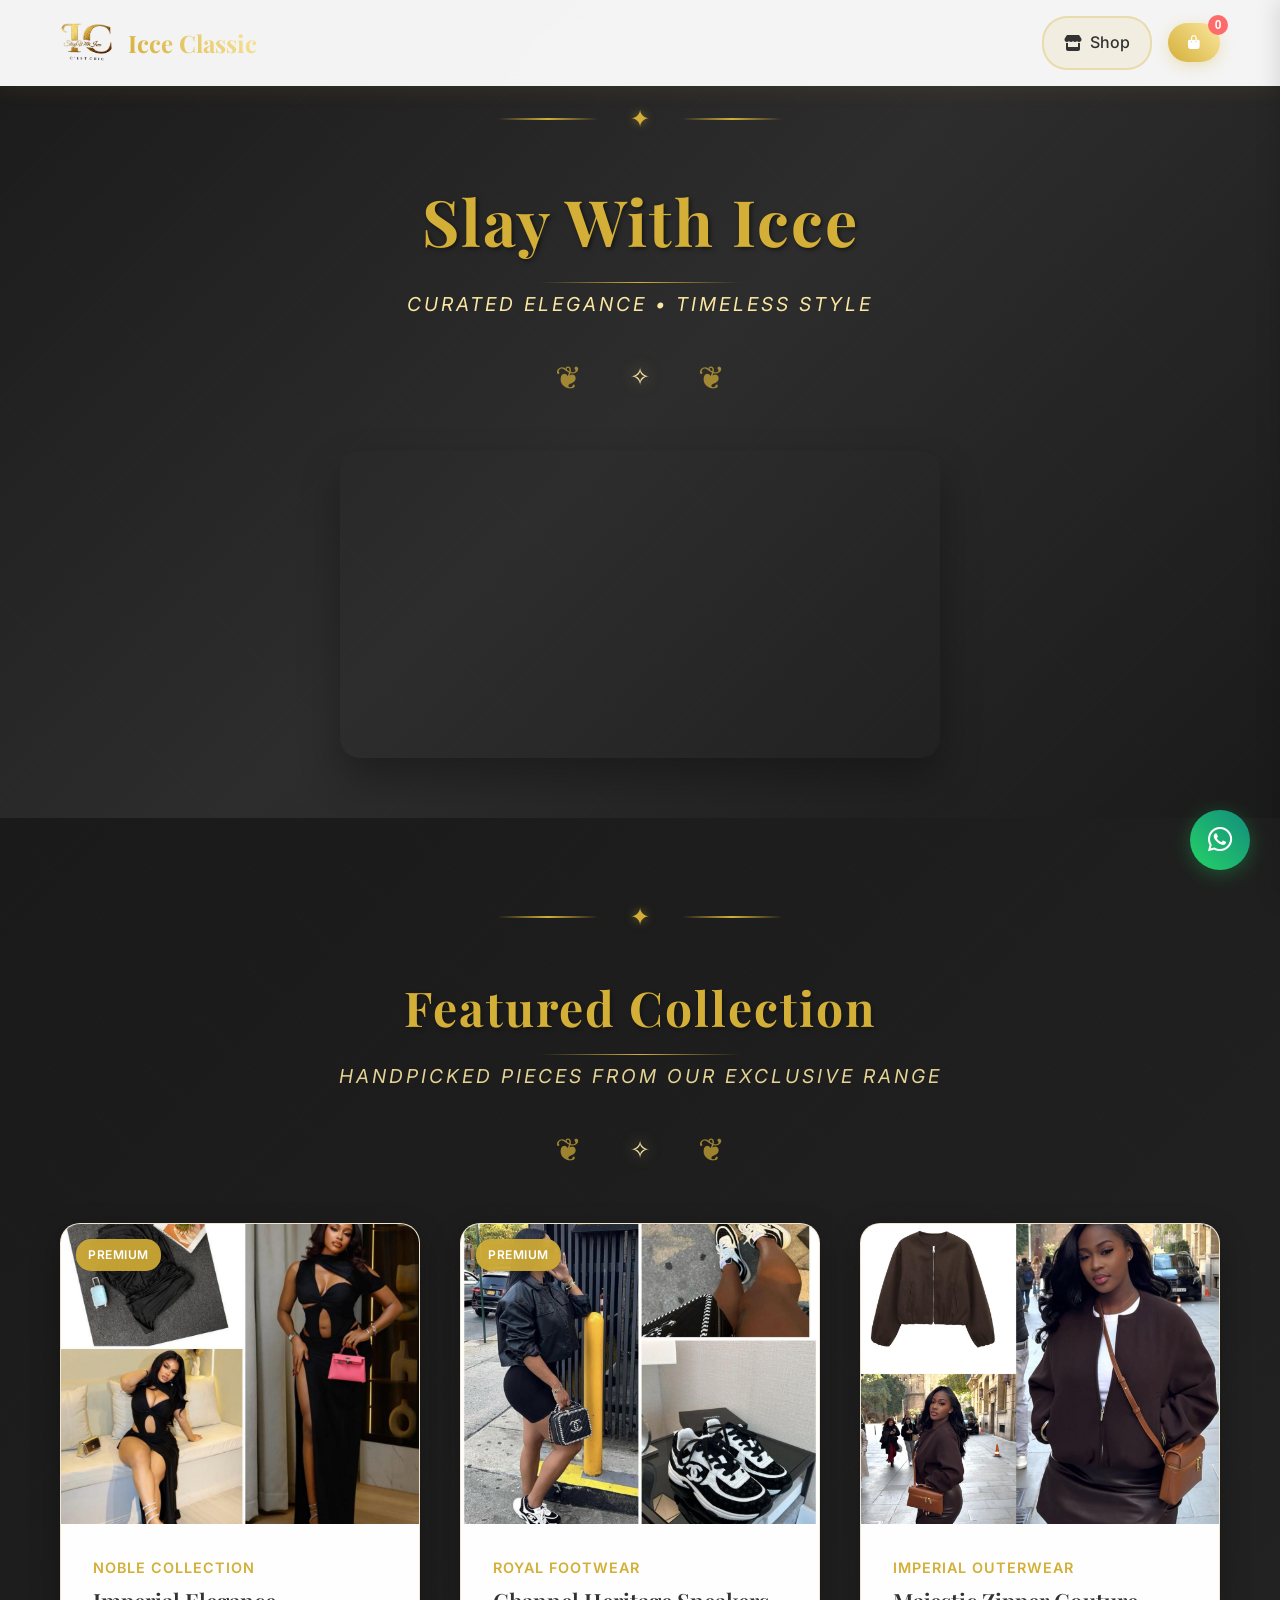
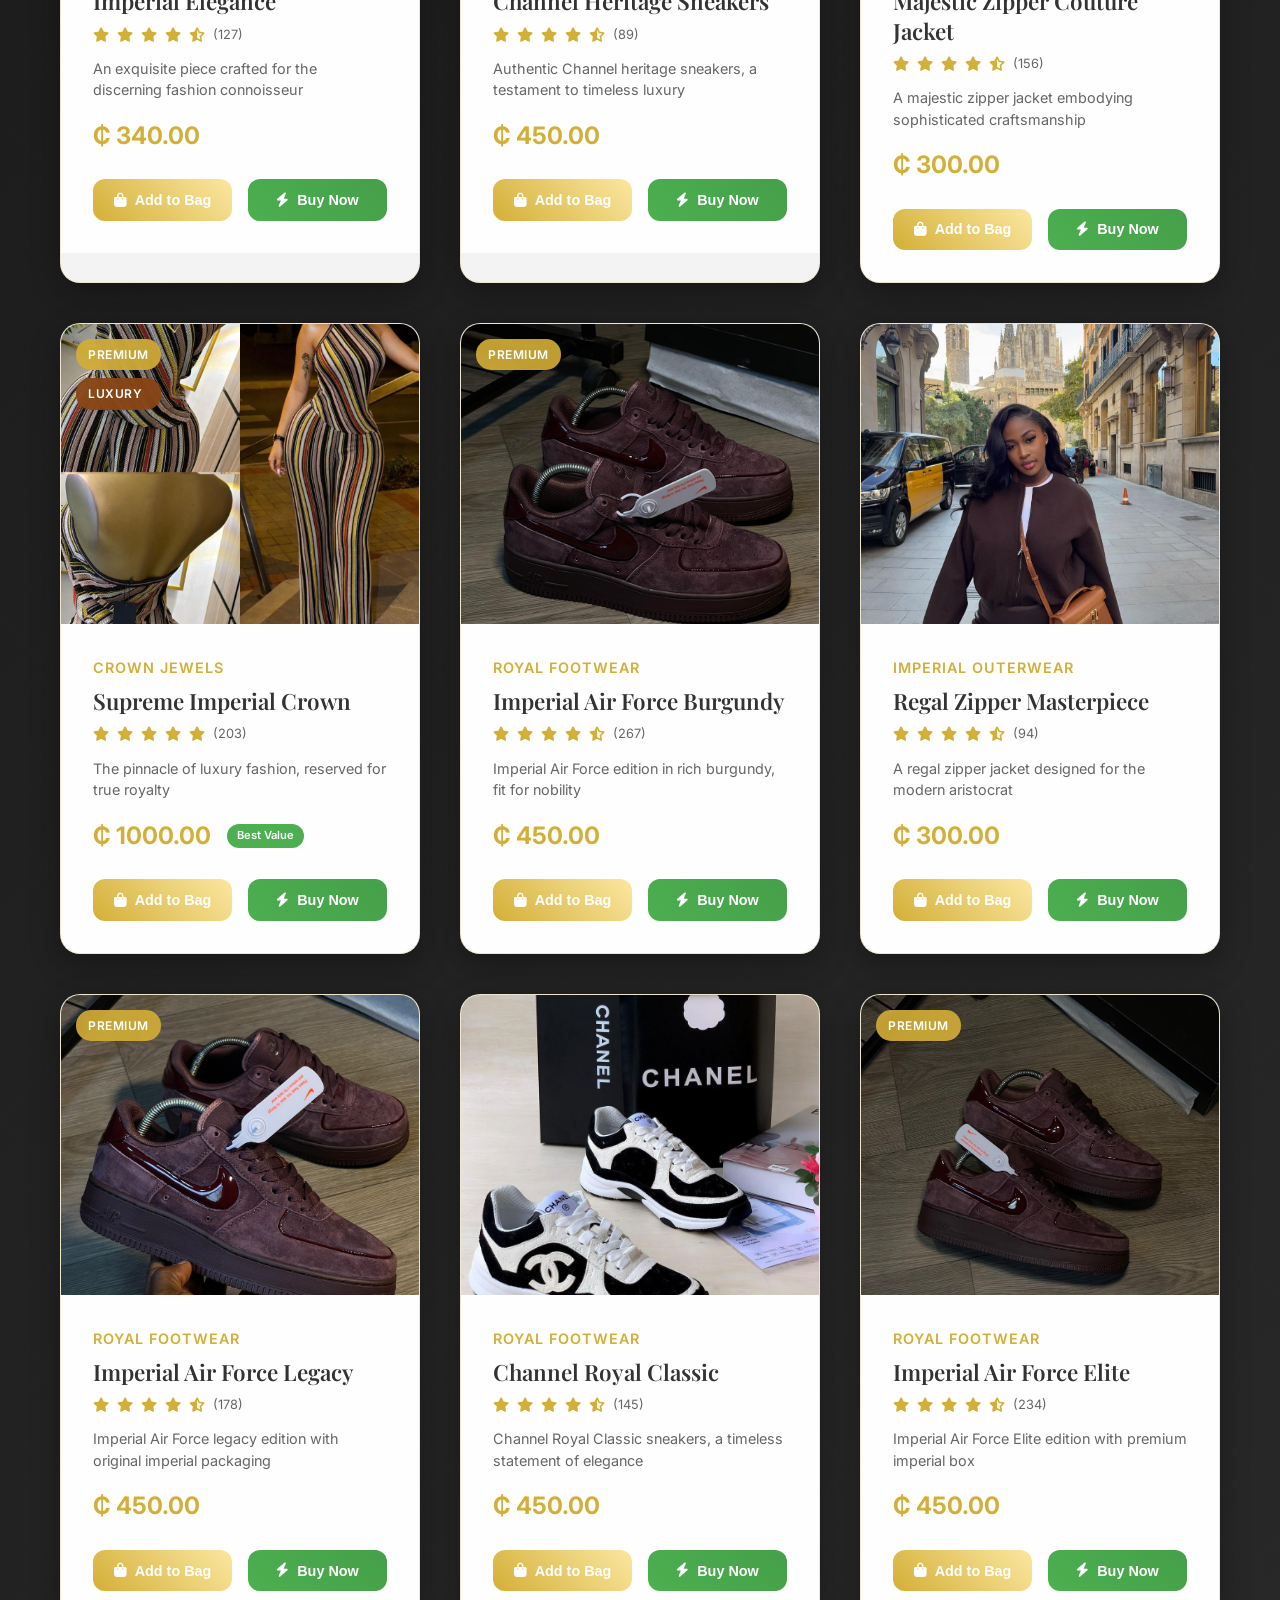
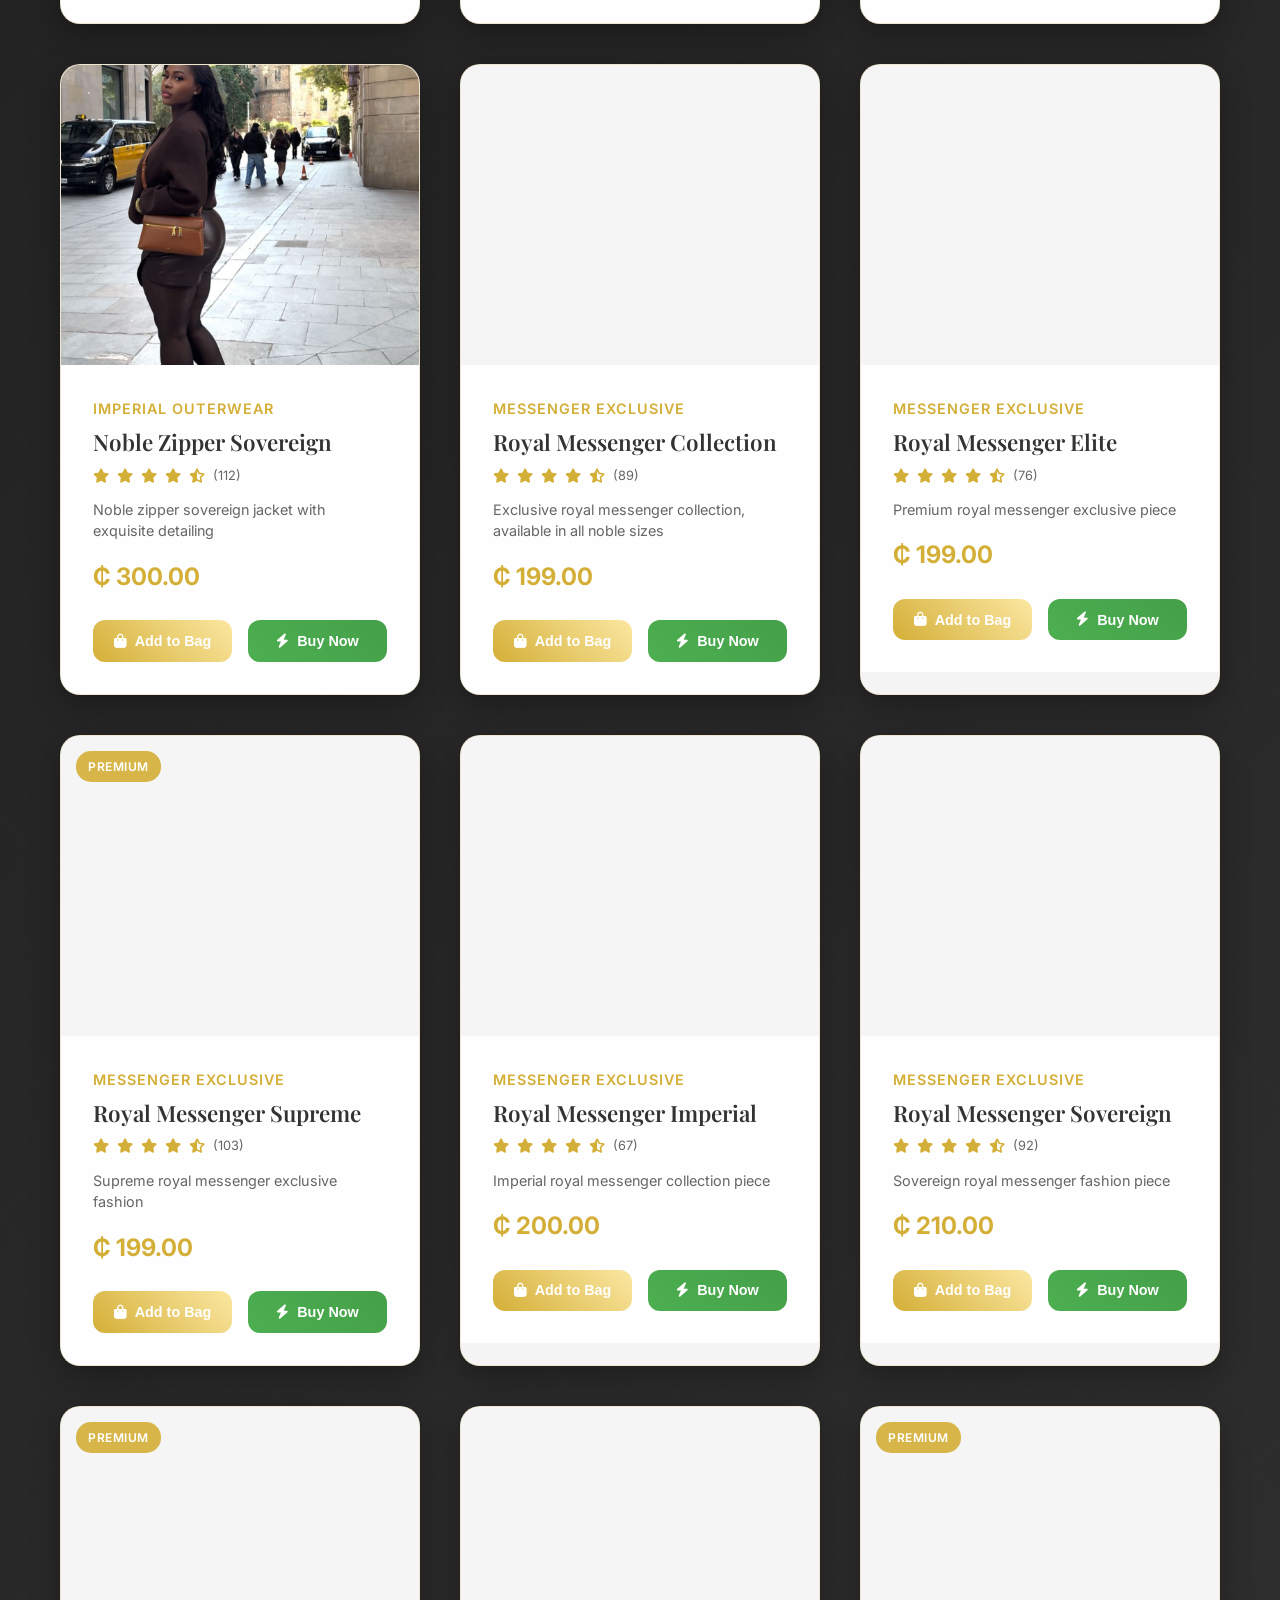
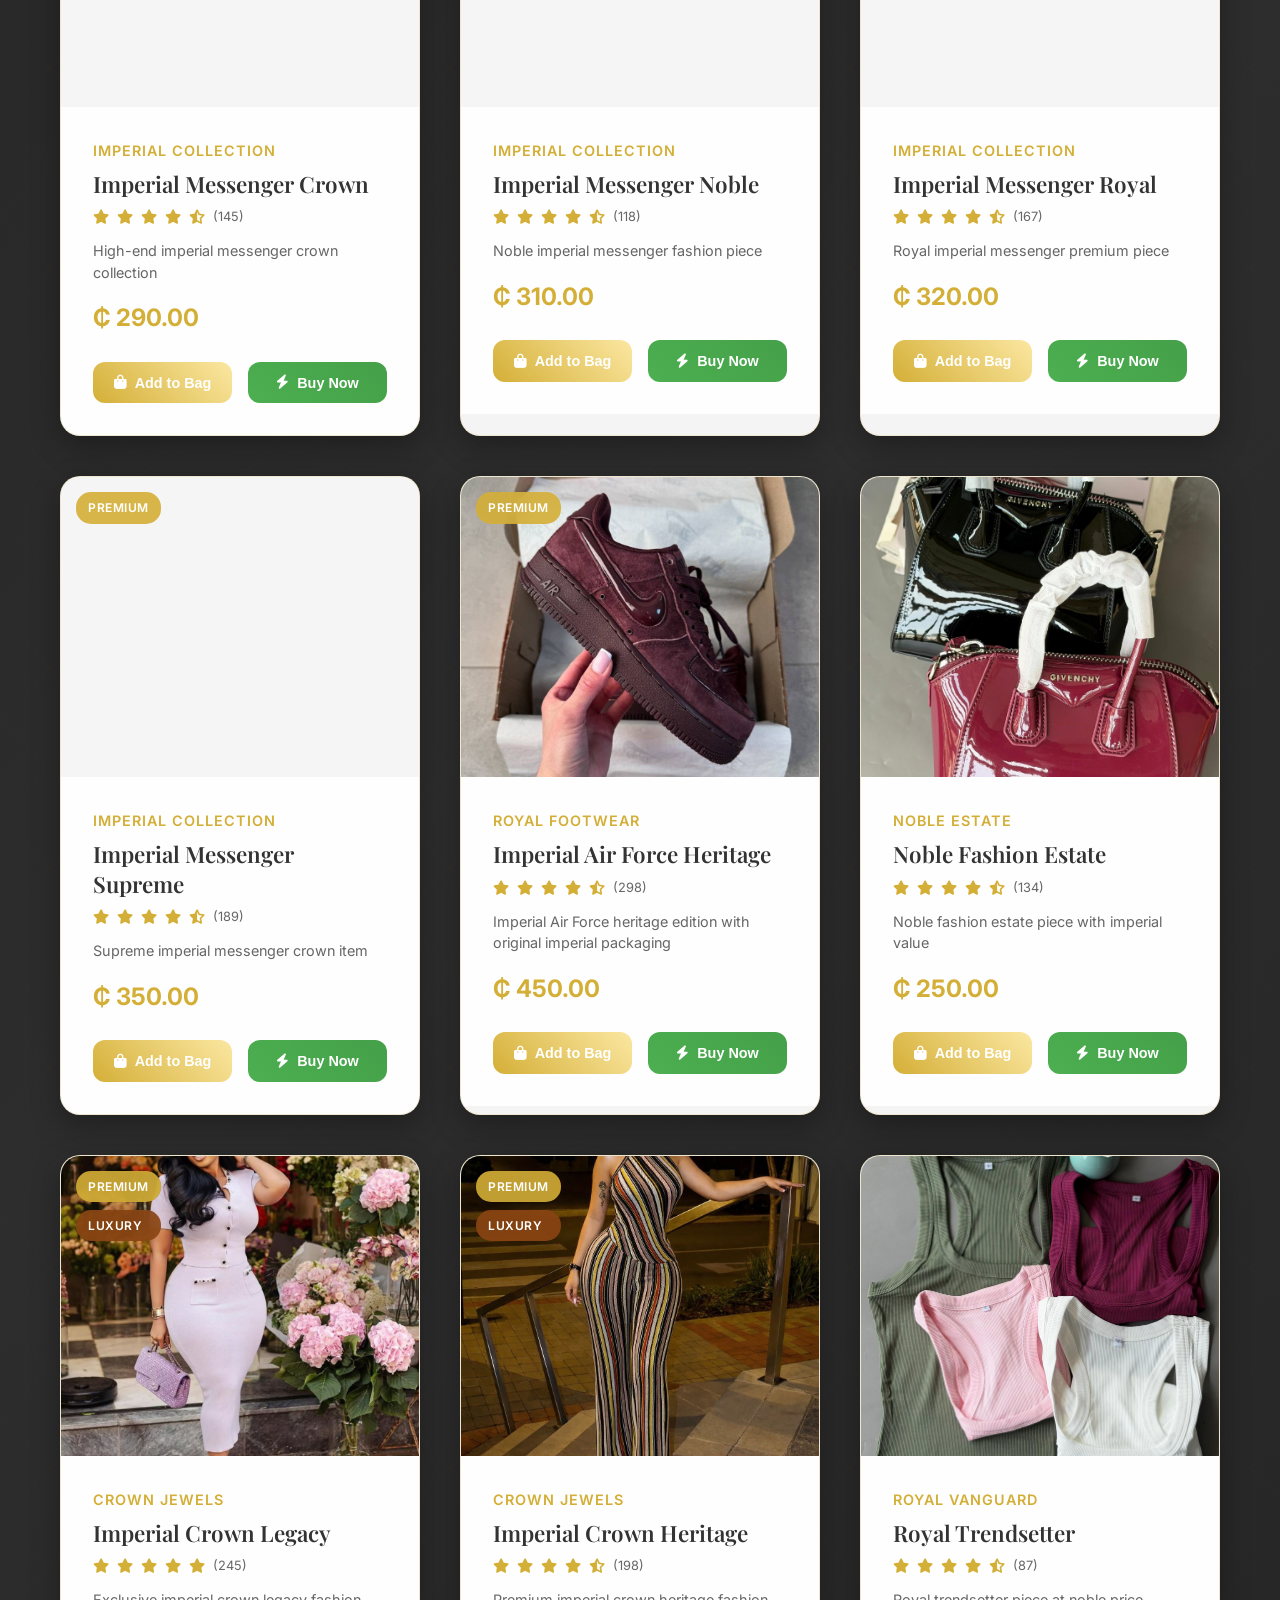
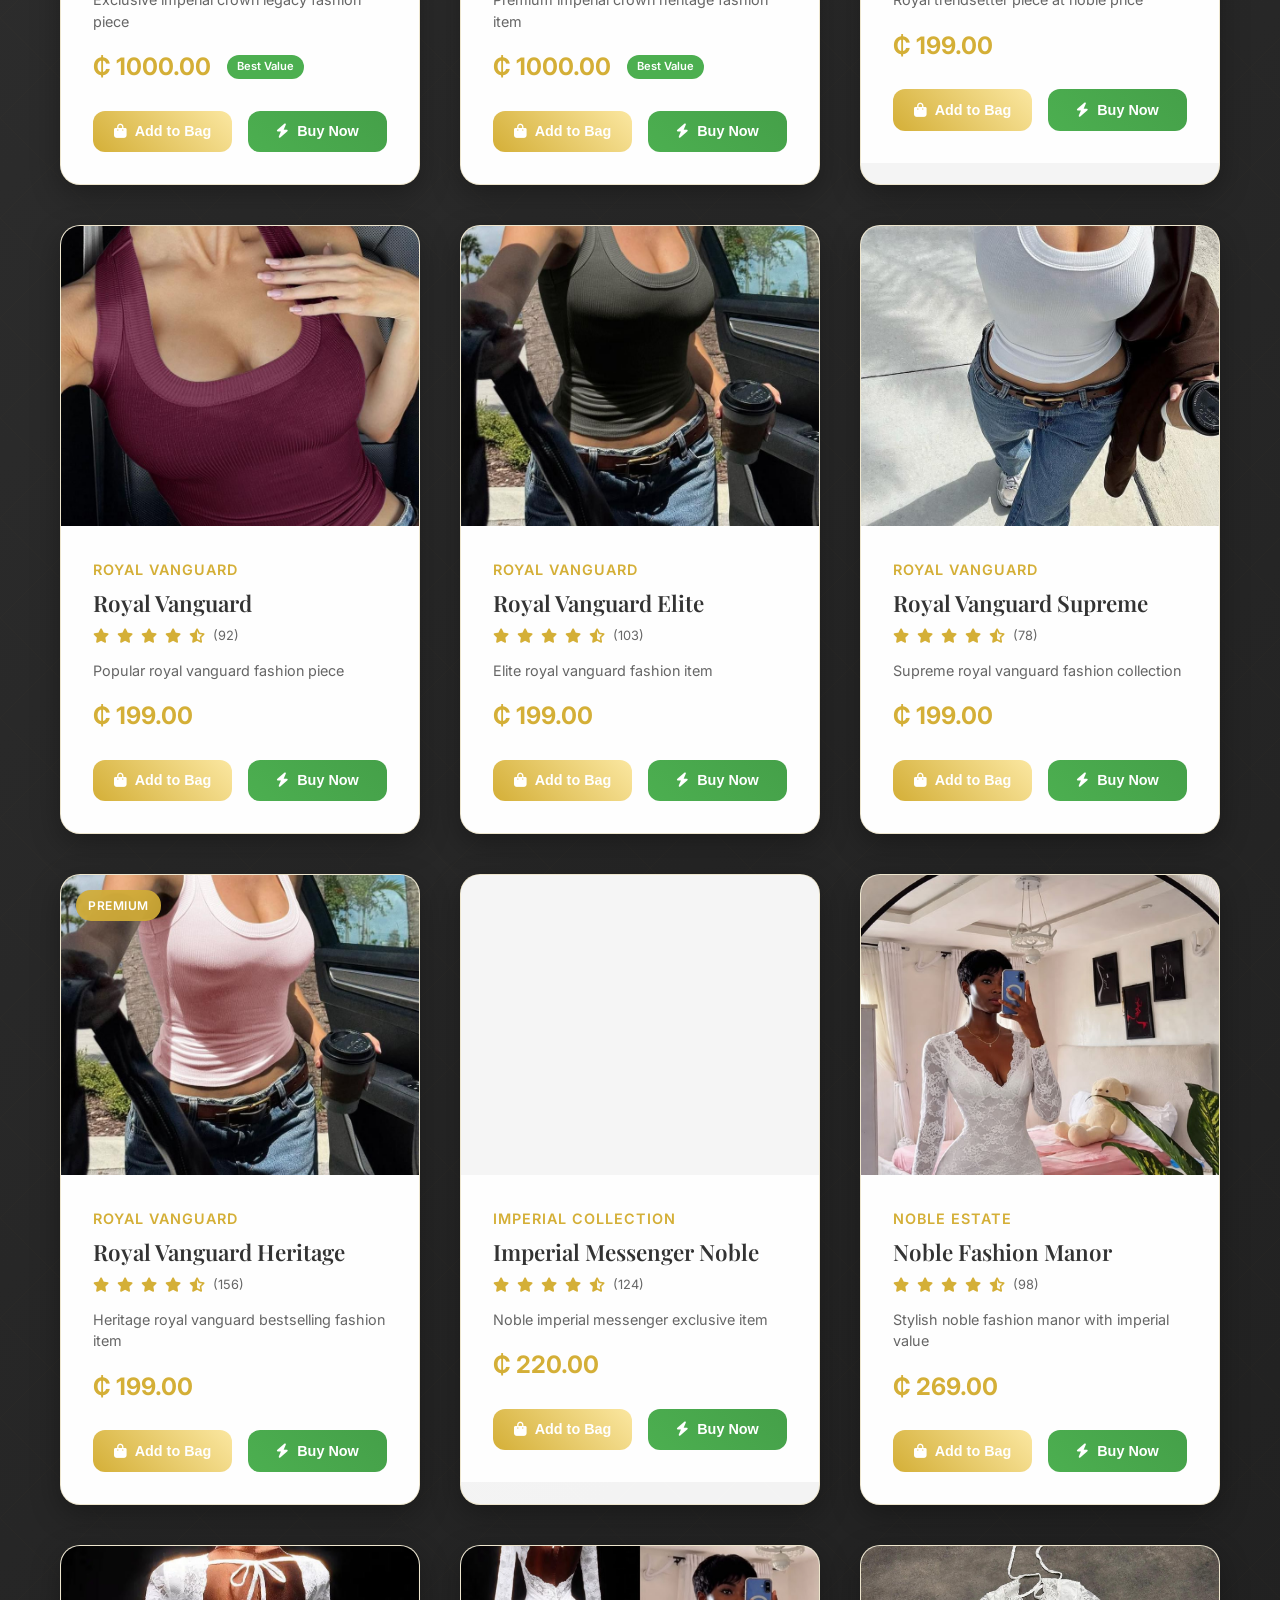
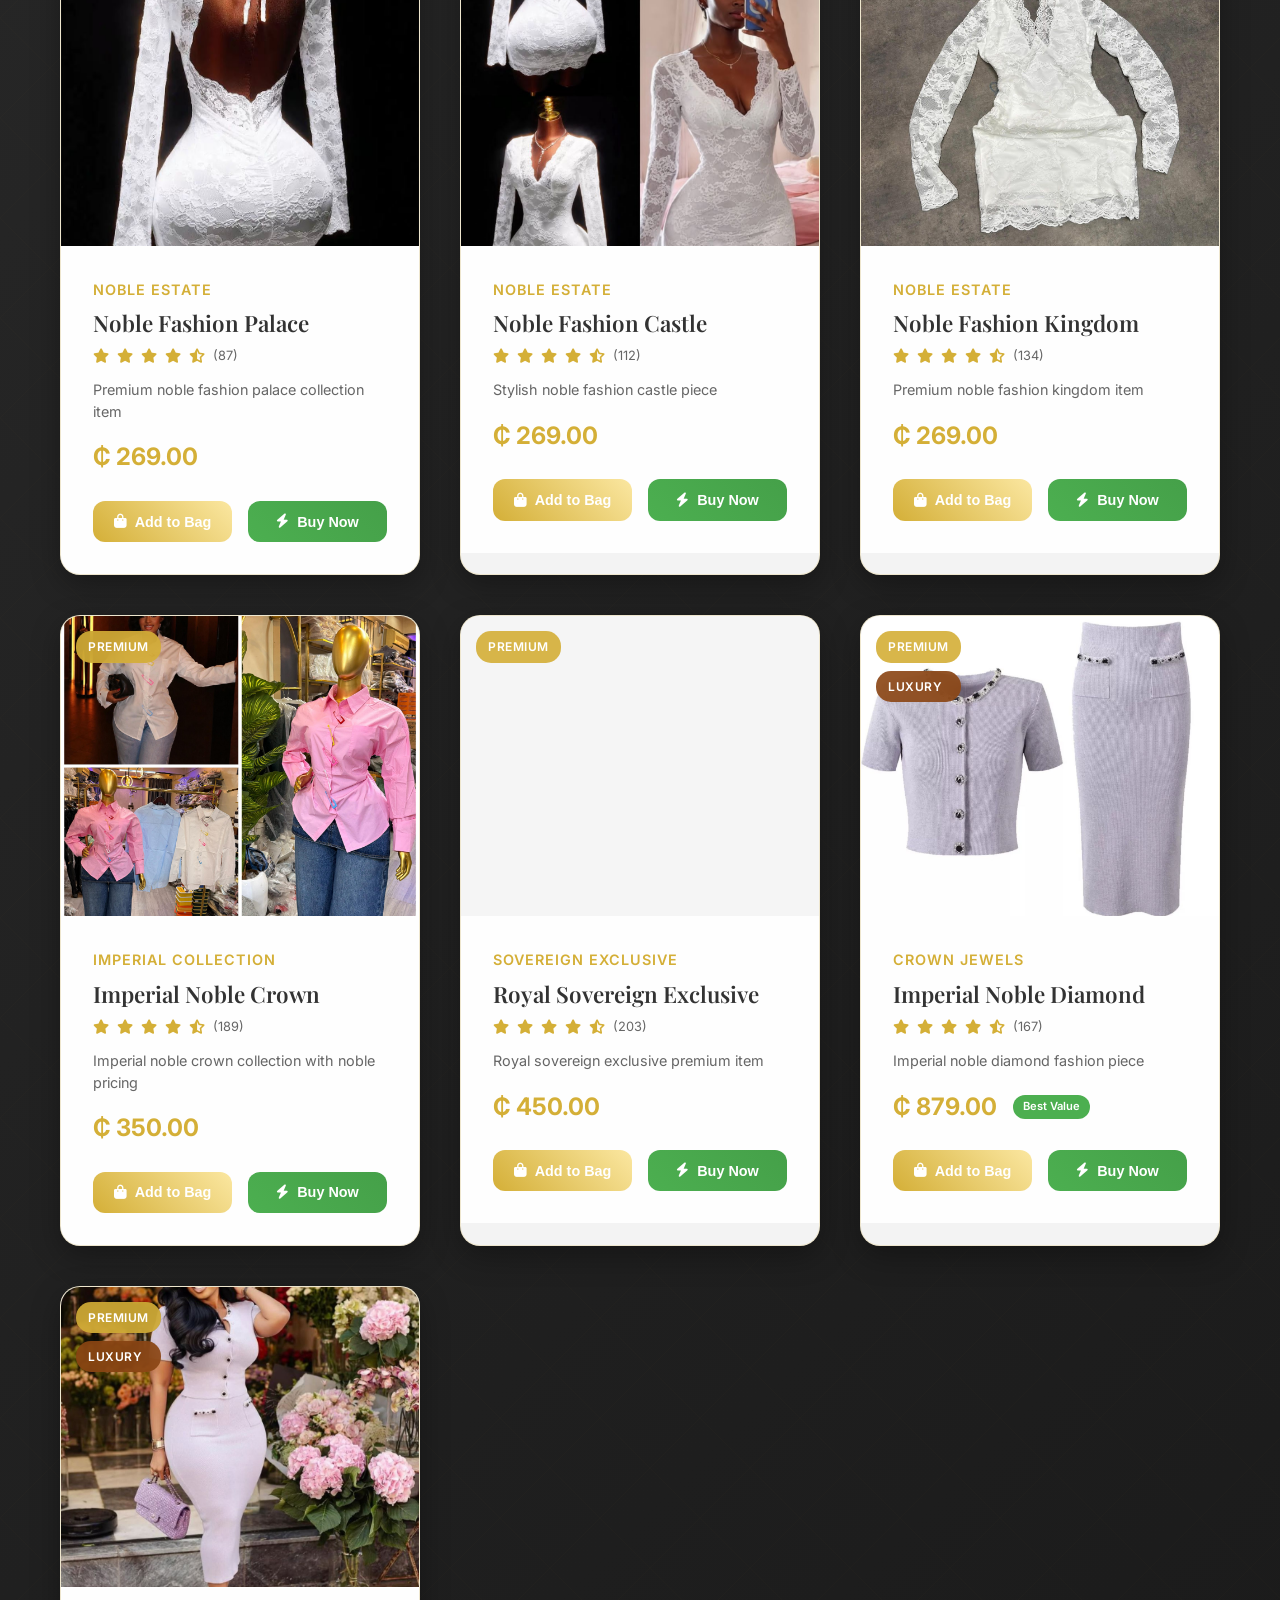
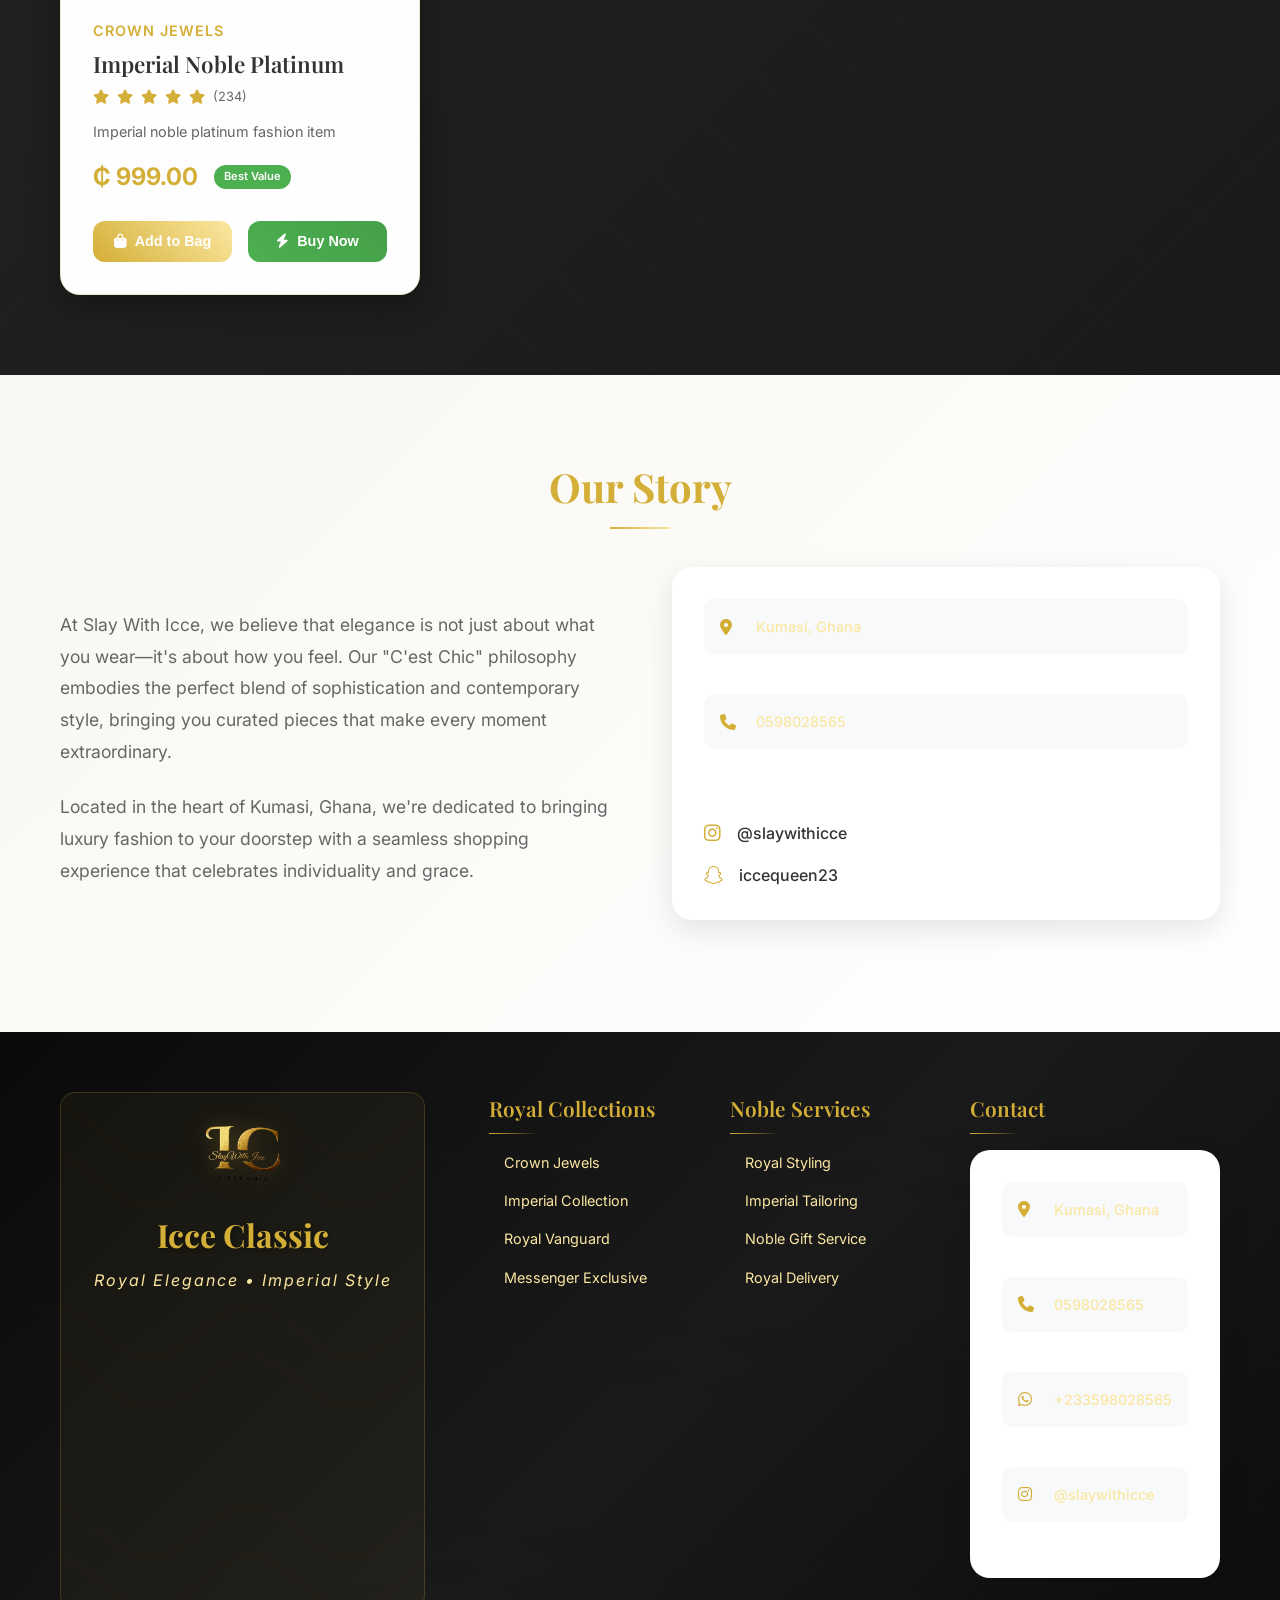
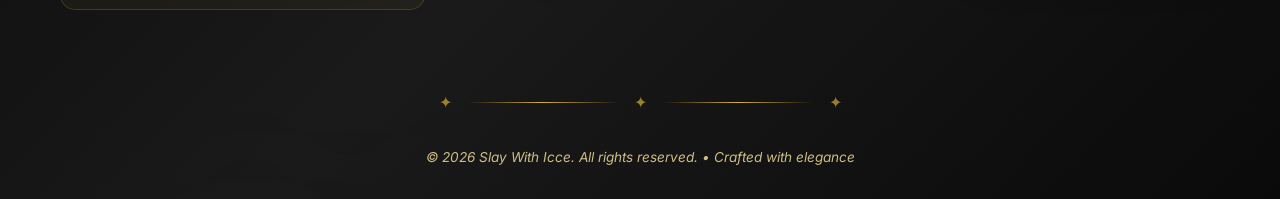
==== commit 7b6832c7: "u1" ====
--- a/index.html
+++ b/index.html
@@ -3,6 +3,13 @@
 <head>
     <meta charset="UTF-8">
     <meta name="viewport" content="width=device-width, initial-scale=1.0">
+    <meta name="google-site-verification" content="googlec26d21d363884a52" />
+    <meta name="description" content="Discover Icce Classic, the best online store in Ghana offering royal elegance and timeless style. Shop curated fashion, accessories, and more for the discerning customer.">
+    <meta name="keywords" content="icce classic, best online store in Ghana, royal elegance, timeless style, curated fashion, Ghana online shopping, elegant accessories">
+    <meta name="author" content="Icce Classic">
+    <meta property="og:title" content="Icce Classic - Royal Elegance">
+    <meta property="og:description" content="The best online store in Ghana for royal elegance and timeless style.">
+    <meta property="og:type" content="website">
     <title>Icce Classic - Royal Elegance</title>
     <link rel="stylesheet" href="styles.css">
     <link href="https://fonts.googleapis.com/css2?family=Playfair+Display:wght@400;700&family=Inter:wght@300;400;500;600&display=swap" rel="stylesheet">
@@ -96,7 +103,7 @@
             </div>
             <div class="cart-footer">
                 <div class="cart-total">
-                    <span>Total: GHS <span id="cartTotal">0</span></span>
+                    <span>Total: ₵ <span id="cartTotal">0</span></span>
                 </div>
                 <button class="checkout-btn" id="checkoutBtn">Place Order</button>
             </div>
@@ -129,7 +136,7 @@
                     <h4>Order Summary</h4>
                     <div id="orderSummaryItems"></div>
                     <div class="summary-total">
-                        <strong>Total: GHS <span id="summaryTotal">0</span></strong>
+                        <strong>Total: ₵ <span id="summaryTotal">0</span></strong>
                     </div>
                 </div>
                 <button type="submit" class="submit-order-btn">Send Order to WhatsApp</button>
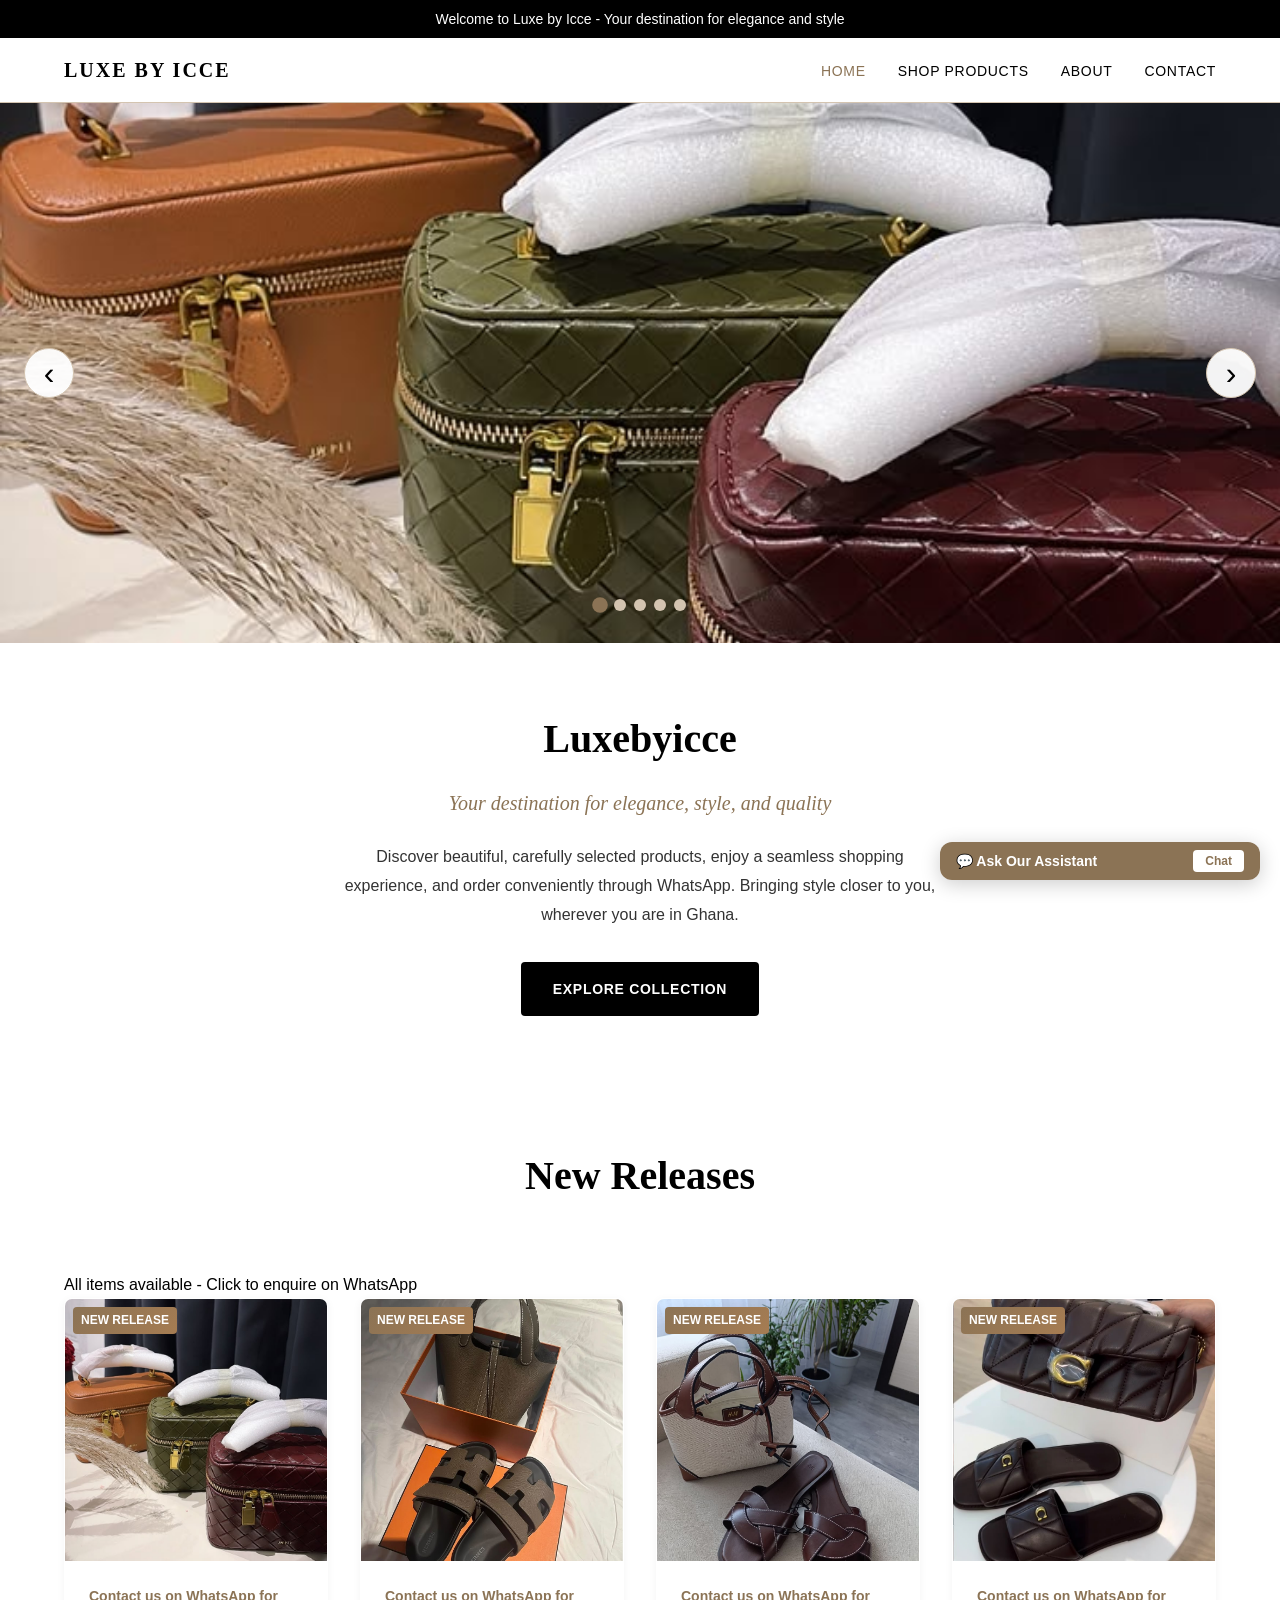
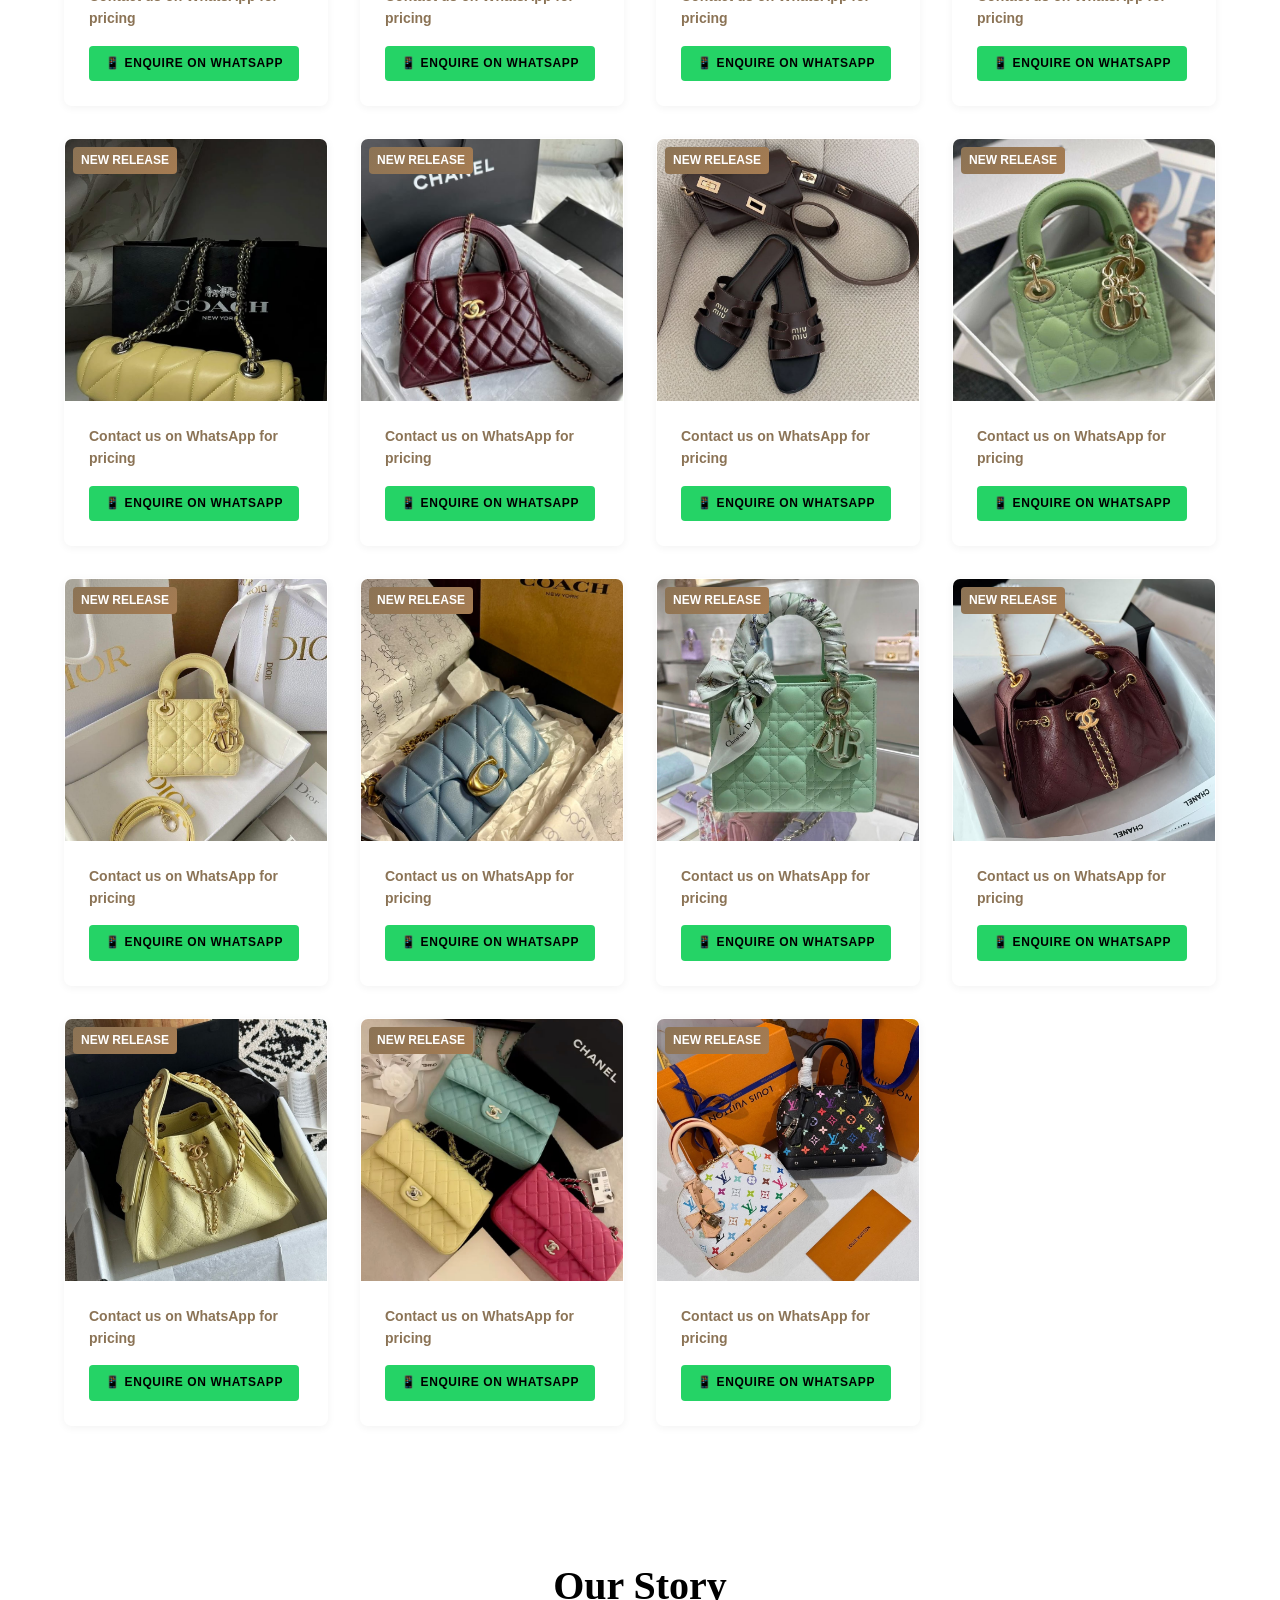
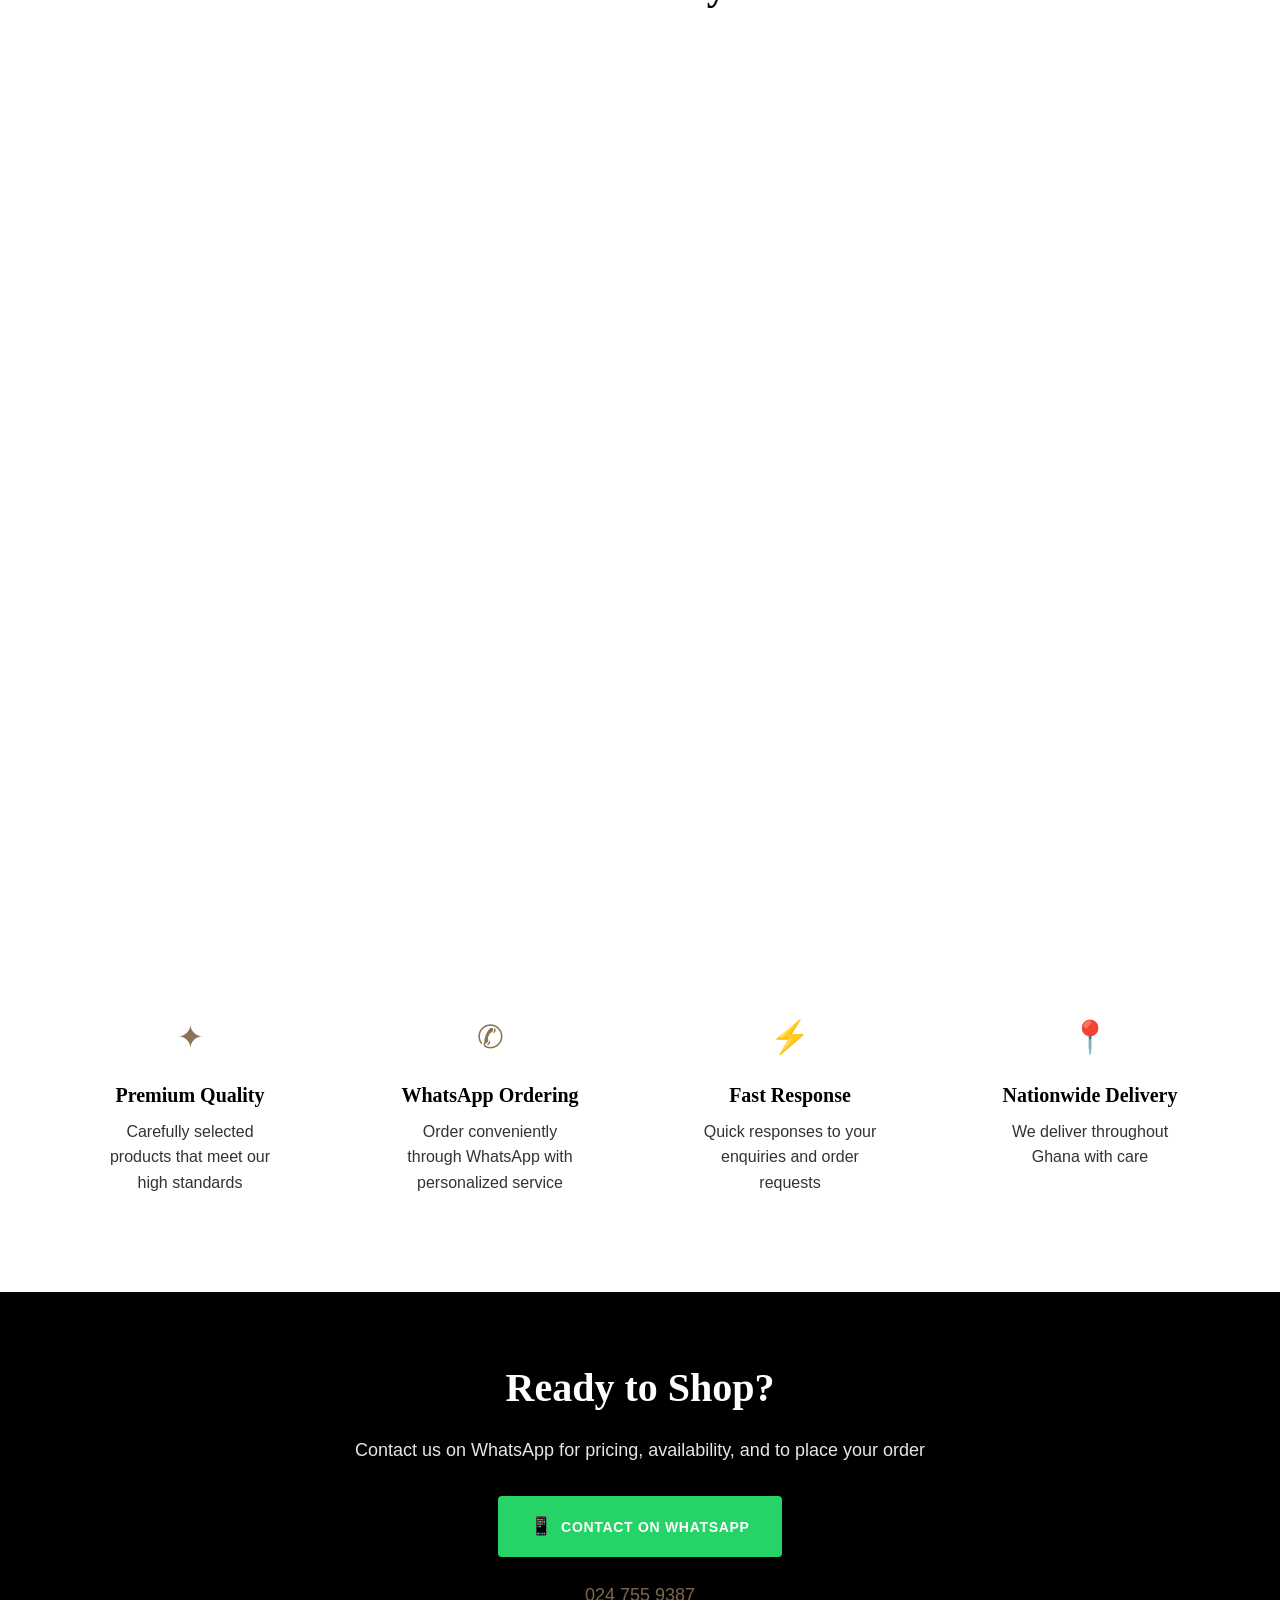
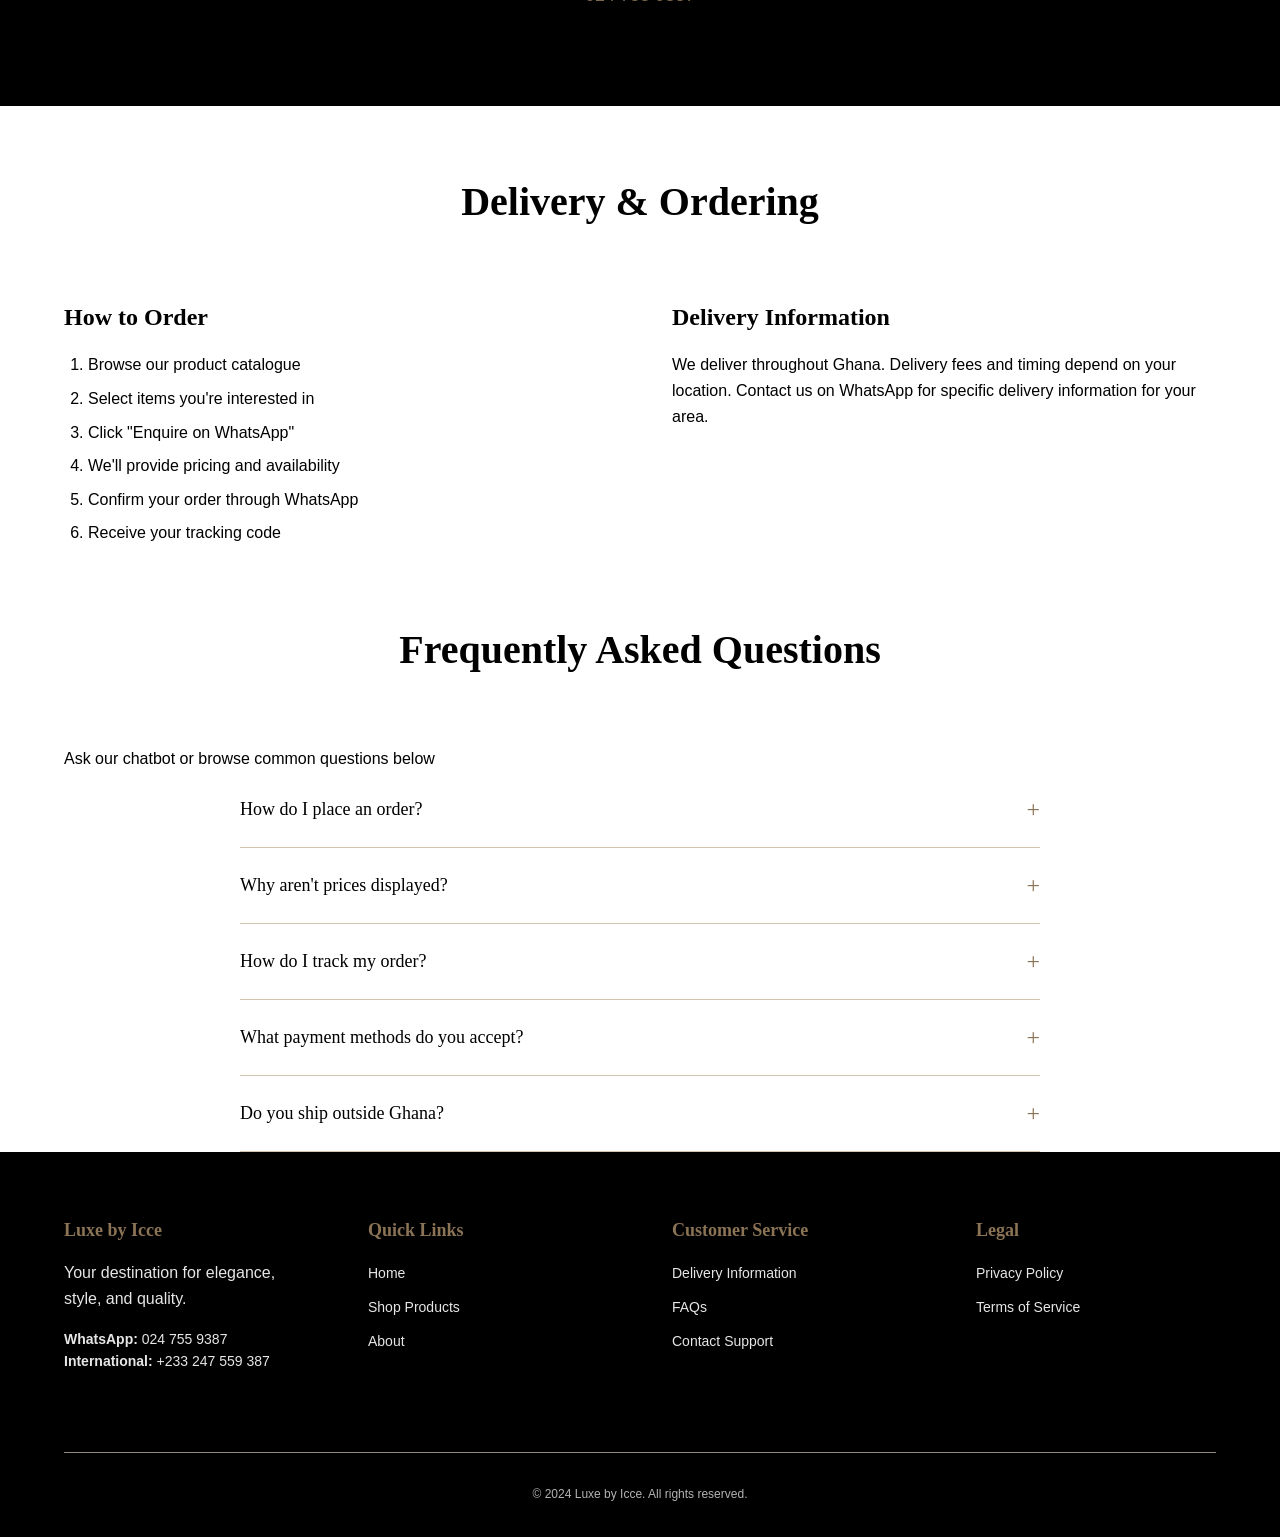
==== commit cdfc094d: "Add files via upload" ====
--- a/index.html
+++ b/index.html
@@ -3,324 +3,275 @@
 <head>
     <meta charset="UTF-8">
     <meta name="viewport" content="width=device-width, initial-scale=1.0">
-    <meta name="google-site-verification" content="googlec26d21d363884a52" />
-    <meta name="description" content="Discover Icce Classic, the best online store in Ghana offering royal elegance and timeless style. Shop curated fashion, accessories, and more for the discerning customer.">
-    <meta name="keywords" content="icce classic, best online store in Ghana, royal elegance, timeless style, curated fashion, Ghana online shopping, elegant accessories">
-    <meta name="author" content="Icce Classic">
-    <meta property="og:title" content="Icce Classic - Royal Elegance">
-    <meta property="og:description" content="The best online store in Ghana for royal elegance and timeless style.">
-    <meta property="og:type" content="website">
-    <title>Icce Classic - Royal Elegance</title>
-    <link rel="stylesheet" href="styles.css">
-    <link href="https://fonts.googleapis.com/css2?family=Playfair+Display:wght@400;700&family=Inter:wght@300;400;500;600&display=swap" rel="stylesheet">
-    <link rel="stylesheet" href="https://cdnjs.cloudflare.com/ajax/libs/font-awesome/6.4.0/css/all.min.css">
+    <meta name="description" content="Luxe by Icce - Your destination for elegance, style, and quality. Discover beautiful, carefully selected products in Ghana.">
+    <title>Luxe by Icce - Premium Online Shopping</title>
+    <link rel="icon" type="image/png" href="assets/favicon.png">
+    <link rel="stylesheet" href="css/styles.css">
 </head>
 <body>
+    <!-- Announcement Bar -->
+    <div class="announcement-bar" id="announcementBar">
+        <p>Welcome to Luxe by Icce - Your destination for elegance and style</p>
+    </div>
+
     <!-- Navigation -->
-    <nav class="navbar">
+    <nav class="main-nav">
         <div class="nav-container">
-            <div class="nav-brand">
-                <img src="images/icelogo.png" alt="Icce Classic" class="logo">
-                <span class="brand-name">Icce Classic</span>
-            </div>
-            <div class="nav-actions">
-                <a href="shop.html" class="nav-link shop-link">
-                    <i class="fas fa-store"></i>
-                    <span>Shop</span>
+            <a href="index.html" class="nav-logo">LUXE BY ICCE</a>
+            <button class="mobile-menu-toggle" aria-label="Toggle menu">
+                <span></span>
+                <span></span>
+                <span></span>
+            </button>
+            <ul class="nav-menu">
+                <li><a href="index.html" class="active">Home</a></li>
+                <li><a href="catalogue.html">Shop Products</a></li>
+                <li><a href="index.html#about">About</a></li>
+                <li><a href="index.html#contact">Contact</a></li>
+            </ul>
+        </div>
+    </nav>
+
+    <!-- Hero Carousel -->
+    <section class="hero-carousel" id="heroCarousel">
+        <div class="carousel-container">
+            <div class="carousel-track" id="carouselTrack">
+                <!-- Slides will be populated by JavaScript -->
+            </div>
+            <button class="carousel-nav carousel-prev" aria-label="Previous slide">‹</button>
+            <button class="carousel-nav carousel-next" aria-label="Next slide">›</button>
+            <div class="carousel-indicators" id="carouselIndicators"></div>
+        </div>
+    </section>
+
+    <!-- Brand Introduction -->
+    <section class="brand-intro" id="about">
+        <div class="container">
+            <div class="brand-content">
+                <h1>Luxebyicce</h1>
+                <p class="tagline">Your destination for elegance, style, and quality</p>
+                <p class="description">Discover beautiful, carefully selected products, enjoy a seamless shopping experience, and order conveniently through WhatsApp. Bringing style closer to you, wherever you are in Ghana.</p>
+                <a href="catalogue.html" class="btn btn-primary">Explore Collection</a>
+            </div>
+        </div>
+    </section>
+
+    <!-- New Arrivals -->
+    <section class="new-arrivals">
+        <div class="container">
+            <h2 class="section-title">New Releases</h2>
+            <p class="section-subtitle">All items available - Click to enquire on WhatsApp</p>
+            <div class="products-grid" id="newArrivalsGrid">
+                <!-- Products will be populated by JavaScript -->
+            </div>
+        </div>
+    </section>
+
+    <!-- Editorial Gallery -->
+    <section class="editorial-gallery">
+        <div class="container">
+            <h2 class="section-title">Our Story</h2>
+            <div class="gallery-grid" id="editorialGallery">
+                <!-- Gallery items will be populated by JavaScript -->
+            </div>
+        </div>
+    </section>
+
+    <!-- Quality & Service -->
+    <section class="quality-section">
+        <div class="container">
+            <div class="features-grid">
+                <div class="feature-item">
+                    <div class="feature-icon">✦</div>
+                    <h3>Premium Quality</h3>
+                    <p>Carefully selected products that meet our high standards</p>
+                </div>
+                <div class="feature-item">
+                    <div class="feature-icon">✆</div>
+                    <h3>WhatsApp Ordering</h3>
+                    <p>Order conveniently through WhatsApp with personalized service</p>
+                </div>
+                <div class="feature-item">
+                    <div class="feature-icon">⚡</div>
+                    <h3>Fast Response</h3>
+                    <p>Quick responses to your enquiries and order requests</p>
+                </div>
+                <div class="feature-item">
+                    <div class="feature-icon">📍</div>
+                    <h3>Nationwide Delivery</h3>
+                    <p>We deliver throughout Ghana with care</p>
+                </div>
+            </div>
+        </div>
+    </section>
+
+    <!-- WhatsApp CTA -->
+    <section class="whatsapp-cta">
+        <div class="container">
+            <div class="cta-content">
+                <h2>Ready to Shop?</h2>
+                <p>Contact us on WhatsApp for pricing, availability, and to place your order</p>
+                <a href="https://wa.me/233247559387?text=Hello%20Luxe%20by%20Icce%2C%20I%20would%20like%20to%20enquire%20about%20your%20products" target="_blank" class="btn btn-whatsapp">
+                    <span class="whatsapp-icon">📱</span>
+                    Contact on WhatsApp
                 </a>
-                <button class="cart-btn" id="cartBtn">
-                    <i class="fas fa-shopping-bag"></i>
-                    <span class="cart-count" id="cartCount">0</span>
-                </button>
-            </div>
-        </div>
-    </nav>
-
-    <!-- Classical Hero Section -->
-    <section class="shop-header-classical">
-        <div class="container">
-            <div class="shop-header-content-classical">
-                <div class="classical-divider">
-                    <span class="divider-line"></span>
-                    <span class="divider-icon">✦</span>
-                    <span class="divider-line"></span>
-                </div>
-                <h1 class="shop-title-classical">Slay With Icce</h1>
-                <p class="shop-subtitle-classical">Curated Elegance • Timeless Style</p>
-                <div class="classical-ornament">
-                    <span class="ornament-left">❦</span>
-                    <span class="ornament-center">✧</span>
-                    <span class="ornament-right">❦</span>
-                </div>
-                <div class="hero-video-classical" onclick="window.location.href='shop.html'" style="cursor: pointer;">
-                    <video autoplay muted loop playsinline>
-                        <source src="images/home.mp4" type="video/mp4">
-                    </video>
-                    <div class="video-overlay">
-                        <div class="video-prompt">
-                            <i class="fas fa-shopping-bag"></i>
-                            <span>Click to Shop Collection</span>
+                <p class="phone-display">024 755 9387</p>
+            </div>
+        </div>
+    </section>
+
+    <!-- Delivery Information -->
+    <section class="delivery-info">
+        <div class="container">
+            <h2 class="section-title">Delivery & Ordering</h2>
+            <div class="info-grid">
+                <div class="info-item">
+                    <h3>How to Order</h3>
+                    <ol>
+                        <li>Browse our product catalogue</li>
+                        <li>Select items you're interested in</li>
+                        <li>Click "Enquire on WhatsApp"</li>
+                        <li>We'll provide pricing and availability</li>
+                        <li>Confirm your order through WhatsApp</li>
+                        <li>Receive your tracking code</li>
+                    </ol>
+                </div>
+                <div class="info-item">
+                    <h3>Delivery Information</h3>
+                    <p>We deliver throughout Ghana. Delivery fees and timing depend on your location. Contact us on WhatsApp for specific delivery information for your area.</p>
+                </div>
+            </div>
+        </div>
+    </section>
+
+    <!-- FAQ Section -->
+    <section class="faq-section" id="faq">
+        <div class="container">
+            <h2 class="section-title">Frequently Asked Questions</h2>
+            <p class="section-subtitle">Ask our chatbot or browse common questions below</p>
+            
+            <!-- Chatbot -->
+            <div class="chatbot-container">
+                <div class="chatbot-header">
+                    <span class="chatbot-title">💬 Ask Our Assistant</span>
+                    <button class="chatbot-toggle" id="chatbotToggle">Chat</button>
+                </div>
+                <div class="chatbot-body" id="chatbotBody">
+                    <div class="chatbot-messages" id="chatbotMessages">
+                        <div class="chat-message bot">
+                            <p>Hello! I'm here to help. Ask me anything about our products, ordering, or services. For detailed enquiries, I can connect you to WhatsApp.</p>
                         </div>
                     </div>
-                </div>
-            </div>
-        </div>
-    </section>
-
-    <!-- Products Section -->
-    <section class="products-classical">
-        <div class="container">
-            <div class="classical-divider">
-                <span class="divider-line"></span>
-                <span class="divider-icon">✦</span>
-                <span class="divider-line"></span>
-            </div>
-            <h2 class="section-title-classical">Featured Collection</h2>
-            <p class="section-subtitle-classical">Handpicked pieces from our exclusive range</p>
-            <div class="classical-ornament">
-                <span class="ornament-left">❦</span>
-                <span class="ornament-center">✧</span>
-                <span class="ornament-right">❦</span>
-            </div>
-            <div class="product-grid-classical" id="productGrid">
-                <!-- Products will be dynamically loaded here -->
-            </div>
-        </div>
-    </section>
-
-    <!-- Cart Drawer -->
-    <div class="cart-drawer" id="cartDrawer">
-        <div class="cart-overlay" id="cartOverlay"></div>
-        <div class="cart-content">
-            <div class="cart-header">
-                <h3>Your Bag</h3>
-                <button class="close-btn" id="closeCart">
-                    <i class="fas fa-times"></i>
-                </button>
-            </div>
-            <div class="cart-items" id="cartItems">
-                <!-- Cart items will be dynamically loaded here -->
-            </div>
-            <div class="cart-footer">
-                <div class="cart-total">
-                    <span>Total: ₵ <span id="cartTotal">0</span></span>
-                </div>
-                <button class="checkout-btn" id="checkoutBtn">Place Order</button>
+                    <div class="chatbot-input">
+                        <input type="text" id="chatbotInput" placeholder="Type your question...">
+                        <button id="chatbotSend">Send</button>
+                    </div>
+                </div>
+            </div>
+
+            <div class="faq-list" id="faqList">
+                <div class="faq-item">
+                    <button class="faq-question" aria-expanded="false">
+                        <span>How do I place an order?</span>
+                        <span class="faq-icon">+</span>
+                    </button>
+                    <div class="faq-answer">
+                        <p>Browse our product catalogue, click on any item to view details, and use the WhatsApp button to enquire about pricing and availability. Our team will guide you through the ordering process.</p>
+                    </div>
+                </div>
+                <div class="faq-item">
+                    <button class="faq-question" aria-expanded="false">
+                        <span>Why aren't prices displayed?</span>
+                        <span class="faq-icon">+</span>
+                    </button>
+                    <div class="faq-answer">
+                        <p>We believe in personalized service. Prices may vary based on availability, promotions, and special requests. Contact us on WhatsApp for the most accurate and up-to-date pricing.</p>
+                    </div>
+                </div>
+                <div class="faq-item">
+                    <button class="faq-question" aria-expanded="false">
+                        <span>How do I track my order?</span>
+                        <span class="faq-icon">+</span>
+                    </button>
+                    <div class="faq-answer">
+                        <p>Once your order is confirmed, you'll receive a unique tracking code. Visit our Track Order page and enter your code to see the current status of your order.</p>
+                    </div>
+                </div>
+                <div class="faq-item">
+                    <button class="faq-question" aria-expanded="false">
+                        <span>What payment methods do you accept?</span>
+                        <span class="faq-icon">+</span>
+                    </button>
+                    <div class="faq-answer">
+                        <p>We accept mobile money (MTN, Vodafone, AirtelTigo), bank transfers, and cash on delivery within Accra. Payment details are provided during the ordering process.</p>
+                    </div>
+                </div>
+                <div class="faq-item">
+                    <button class="faq-question" aria-expanded="false">
+                        <span>Do you ship outside Ghana?</span>
+                        <span class="faq-icon">+</span>
+                    </button>
+                    <div class="faq-answer">
+                        <p>Currently, we primarily serve customers within Ghana. For international shipping requests, please contact us on WhatsApp to discuss options.</p>
+                    </div>
+                </div>
+            </div>
+        </div>
+    </section>
+
+    <!-- Footer -->
+    <footer class="main-footer" id="contact">
+        <div class="container">
+            <div class="footer-grid">
+                <div class="footer-section">
+                    <h3>Luxe by Icce</h3>
+                    <p>Your destination for elegance, style, and quality.</p>
+                    <p class="footer-contact">
+                        <strong>WhatsApp:</strong> 024 755 9387<br>
+                        <strong>International:</strong> +233 247 559 387
+                    </p>
+                </div>
+                <div class="footer-section">
+                    <h3>Quick Links</h3>
+                    <ul>
+                        <li><a href="index.html">Home</a></li>
+                        <li><a href="catalogue.html">Shop Products</a></li>
+                        <li><a href="index.html#about">About</a></li>
+                    </ul>
+                </div>
+                <div class="footer-section">
+                    <h3>Customer Service</h3>
+                    <ul>
+                        <li><a href="index.html#delivery">Delivery Information</a></li>
+                        <li><a href="index.html#faq">FAQs</a></li>
+                        <li><a href="https://wa.me/233247559387" target="_blank">Contact Support</a></li>
+                    </ul>
+                </div>
+                <div class="footer-section">
+                    <h3>Legal</h3>
+                    <ul>
+                        <li><a href="#privacy">Privacy Policy</a></li>
+                        <li><a href="#terms">Terms of Service</a></li>
+                    </ul>
+                </div>
+            </div>
+            <div class="footer-bottom">
+                <p>&copy; 2024 Luxe by Icce. All rights reserved.</p>
+            </div>
+        </div>
+    </footer>
+
+    <!-- Product Modal -->
+    <div class="product-modal" id="productModal" aria-hidden="true">
+        <div class="modal-overlay" id="modalOverlay"></div>
+        <div class="modal-content">
+            <button class="modal-close" id="modalClose" aria-label="Close modal">×</button>
+            <div class="modal-body" id="modalBody">
+                <!-- Product details will be populated by JavaScript -->
             </div>
         </div>
     </div>
 
-    <!-- Checkout Modal -->
-    <div class="modal" id="checkoutModal">
-        <div class="modal-content">
-            <div class="modal-header">
-                <h3>Complete Your Order</h3>
-                <button class="close-btn" id="closeModal">
-                    <i class="fas fa-times"></i>
-                </button>
-            </div>
-            <form id="checkoutForm">
-                <div class="form-group">
-                    <label for="fullName">Full Name</label>
-                    <input type="text" id="fullName" name="fullName" required>
-                </div>
-                <div class="form-group">
-                    <label for="location">Delivery Location</label>
-                    <input type="text" id="location" name="location" placeholder="Kumasi, Ghana" required>
-                </div>
-                <div class="form-group">
-                    <label for="whatsapp">WhatsApp Number *</label>
-                    <input type="tel" id="whatsapp" name="whatsapp" placeholder="0598028565 or +233598028565" required>
-                </div>
-                <div class="order-summary">
-                    <h4>Order Summary</h4>
-                    <div id="orderSummaryItems"></div>
-                    <div class="summary-total">
-                        <strong>Total: ₵ <span id="summaryTotal">0</span></strong>
-                    </div>
-                </div>
-                <button type="submit" class="submit-order-btn">Send Order to WhatsApp</button>
-            </form>
-        </div>
-    </div>
-
-    <!-- About Section -->
-    <section class="about" id="about">
-        <div class="container">
-            <h2 class="section-title">Our Story</h2>
-            <div class="about-content">
-                <div class="about-text">
-                    <p>At Slay With Icce, we believe that elegance is not just about what you wear—it's about how you feel. Our "C'est Chic" philosophy embodies the perfect blend of sophistication and contemporary style, bringing you curated pieces that make every moment extraordinary.</p>
-                    <p>Located in the heart of Kumasi, Ghana, we're dedicated to bringing luxury fashion to your doorstep with a seamless shopping experience that celebrates individuality and grace.</p>
-                </div>
-                <div class="contact-info">
-                    <div class="contact-item">
-                        <i class="fas fa-map-marker-alt"></i>
-                        <span>Kumasi, Ghana</span>
-                    </div>
-                    <div class="contact-item">
-                        <i class="fas fa-phone"></i>
-                        <span>0598028565</span>
-                    </div>
-                    <div class="social-links">
-                        <a href="https://instagram.com/slaywithicce" target="_blank" class="social-link">
-                            <i class="fab fa-instagram"></i>
-                            @slaywithicce
-                        </a>
-                        <a href="https://snapchat.com/add/iccequeen23" target="_blank" class="social-link">
-                            <i class="fab fa-snapchat"></i>
-                            iccequeen23
-                        </a>
-                    </div>
-                </div>
-            </div>
-        </div>
-    </section>
-
-    <!-- WhatsApp Chat Bot -->
-    <div class="whatsapp-chatbot" id="whatsappChatbot">
-        <!-- Chat Button -->
-        <div class="chat-button" id="chatButton">
-            <i class="fab fa-whatsapp"></i>
-            <span class="chat-tooltip">Chat with us</span>
-        </div>
-
-        <!-- Chat Window -->
-        <div class="chat-window" id="chatWindow">
-            <div class="chat-header">
-                <div class="chat-header-info">
-                    <img src="images/icelogo.png" alt="Slay With Icce" class="chat-avatar">
-                    <div class="chat-header-text">
-                        <h4>Slay With Icce</h4>
-                        <p>Usually responds instantly</p>
-                    </div>
-                </div>
-                <button class="chat-close-btn" id="chatCloseBtn">
-                    <i class="fas fa-times"></i>
-                </button>
-            </div>
-
-            <div class="chat-messages" id="chatMessages">
-                <!-- Welcome Message -->
-                <div class="message bot-message">
-                    <div class="message-content">
-                        <p>👋 Welcome to Slay With Icce! I'm here to help you with anything you need.</p>
-                        <p>How can I assist you today?</p>
-                    </div>
-                    <div class="message-time">Just now</div>
-                </div>
-
-                <!-- Quick Options -->
-                <div class="message bot-message">
-                    <div class="message-content">
-                        <p>Choose an option below:</p>
-                        <div class="quick-options">
-                            <button class="quick-option" onclick="sendQuickReply('🛍️ Browse Products')">
-                                🛍️ Browse Products
-                            </button>
-                            <button class="quick-option" onclick="sendQuickReply('📦 Order Status')">
-                                📦 Order Status
-                            </button>
-                            <button class="quick-option" onclick="sendQuickReply('💁 Customer Support')">
-                                💁 Customer Support
-                            </button>
-                            <button class="quick-option" onclick="sendQuickReply('📍 Store Location')">
-                                📍 Store Location
-                            </button>
-                        </div>
-                    </div>
-                    <div class="message-time">Just now</div>
-                </div>
-            </div>
-
-            <div class="chat-input-container">
-                <div class="chat-input-wrapper">
-                    <input type="text" id="chatInput" placeholder="Type a message..." maxlength="200">
-                    <button class="chat-send-btn" id="chatSendBtn">
-                        <i class="fas fa-paper-plane"></i>
-                    </button>
-                </div>
-                <button class="whatsapp-connect-btn" id="whatsappConnectBtn">
-                    <i class="fab fa-whatsapp"></i>
-                    Connect on WhatsApp
-                </button>
-                <div class="chat-powered">
-                    Powered by Slay With Icce
-                </div>
-            </div>
-        </div>
-    </div>
-
-    <!-- Classical Footer -->
-    <footer class="classical-footer">
-        <div class="container">
-            <div class="footer-content">
-                <div class="footer-brand">
-                    <img src="images/icelogo.png" alt="Icce Classic" class="footer-logo">
-                    <h3 class="footer-brand-name">Icce Classic</h3>
-                    <p class="footer-tagline">Royal Elegance • Imperial Style</p>
-                </div>
-                
-                <div class="footer-sections">
-                    <div class="footer-section">
-                        <h4 class="footer-title">Royal Collections</h4>
-                        <ul class="footer-links">
-                            <li><a href="#" class="footer-link">Crown Jewels</a></li>
-                            <li><a href="#" class="footer-link">Imperial Collection</a></li>
-                            <li><a href="#" class="footer-link">Royal Vanguard</a></li>
-                            <li><a href="#" class="footer-link">Messenger Exclusive</a></li>
-                        </ul>
-                    </div>
-                    
-                    <div class="footer-section">
-                        <h4 class="footer-title">Noble Services</h4>
-                        <ul class="footer-links">
-                            <li><a href="#" class="footer-link">Royal Styling</a></li>
-                            <li><a href="#" class="footer-link">Imperial Tailoring</a></li>
-                            <li><a href="#" class="footer-link">Noble Gift Service</a></li>
-                            <li><a href="#" class="footer-link">Royal Delivery</a></li>
-                        </ul>
-                    </div>
-                    
-                    <div class="footer-section">
-                        <h4 class="footer-title">Contact</h4>
-                        <div class="contact-info">
-                            <div class="contact-item">
-                                <i class="fas fa-map-marker-alt"></i>
-                                <span>Kumasi, Ghana</span>
-                            </div>
-                            <div class="contact-item">
-                                <i class="fas fa-phone"></i>
-                                <span>0598028565</span>
-                            </div>
-                            <div class="contact-item">
-                                <i class="fab fa-whatsapp"></i>
-                                <span>+233598028565</span>
-                            </div>
-                            <div class="contact-item">
-                                <i class="fab fa-instagram"></i>
-                                <span>@slaywithicce</span>
-                            </div>
-                        </div>
-                    </div>
-                </div>
-            </div>
-            
-            <div class="footer-bottom">
-                <div class="footer-divider">
-                    <span class="divider-ornament">✦</span>
-                    <span class="divider-line"></span>
-                    <span class="divider-ornament">✦</span>
-                    <span class="divider-line"></span>
-                    <span class="divider-ornament">✦</span>
-                </div>
-                <div class="footer-copyright">
-                    <p>&copy; 2026 Slay With Icce. All rights reserved. • Crafted with elegance</p>
-                </div>
-            </div>
-        </div>
-    </footer>
-
-    <script src="script.js"></script>
+    <script src="js/main.js"></script>
 </body>
 </html>
--- a/css/styles.css
+++ b/css/styles.css
@@ -0,0 +1,1479 @@
+/* Design Tokens - Simplified for Speed */
+:root {
+    /* Colors - Classical Single Background */
+    --color-bg: #FFFFFF;
+    --color-text: #000000;
+    --color-accent: #8B7355;
+    --color-border: #D4C4B0;
+    --color-light: #F5F0E8;
+    --color-success: #4CAF50;
+    --color-error: #F44336;
+
+    /* Typography */
+    --font-serif: 'Playfair Display', Georgia, serif;
+    --font-sans: 'Inter', -apple-system, BlinkMacSystemFont, 'Segoe UI', Roboto, sans-serif;
+    --font-size-xs: 0.75rem;
+    --font-size-sm: 0.875rem;
+    --font-size-base: 1rem;
+    --font-size-lg: 1.125rem;
+    --font-size-xl: 1.25rem;
+    --font-size-2xl: 1.5rem;
+    --font-size-3xl: 2rem;
+    --font-size-4xl: 2.5rem;
+    --font-size-5xl: 3rem;
+
+    /* Spacing */
+    --spacing-xs: 0.25rem;
+    --spacing-sm: 0.5rem;
+    --spacing-md: 1rem;
+    --spacing-lg: 1.5rem;
+    --spacing-xl: 2rem;
+    --spacing-2xl: 3rem;
+    --spacing-3xl: 4rem;
+    --spacing-4xl: 6rem;
+
+    /* Borders */
+    --border-radius-sm: 4px;
+    --border-radius-md: 8px;
+    --border-radius-lg: 12px;
+    --border-width-thin: 1px;
+    --border-width-medium: 2px;
+
+    /* Transitions - Elegant */
+    --transition-fast: 200ms ease;
+    --transition-base: 350ms ease;
+    --transition-slow: 500ms ease;
+
+    /* Container */
+    --container-max-width: 1200px;
+    --container-padding: var(--spacing-lg);
+}
+
+/* Reset & Base */
+*, *::before, *::after {
+    box-sizing: border-box;
+    margin: 0;
+    padding: 0;
+}
+
+html {
+    scroll-behavior: auto;
+}
+
+body {
+    font-family: var(--font-sans);
+    font-size: var(--font-size-base);
+    line-height: 1.6;
+    color: var(--color-text);
+    background-color: var(--color-bg);
+    margin: 0;
+    padding: 0;
+}
+
+img, video {
+    max-width: 100%;
+    height: auto;
+    display: block;
+}
+
+a {
+    color: inherit;
+    text-decoration: none;
+    transition: color var(--transition-fast);
+}
+
+button {
+    font-family: inherit;
+    cursor: pointer;
+    border: none;
+    background: none;
+}
+
+ul, ol {
+    list-style: none;
+}
+
+/* Container */
+.container {
+    max-width: var(--container-max-width);
+    margin: 0 auto;
+    padding: 0 var(--container-padding);
+}
+
+/* Announcement Bar */
+.announcement-bar {
+    background-color: var(--color-text);
+    color: var(--color-bg);
+    text-align: center;
+    padding: var(--spacing-sm) var(--spacing-md);
+    font-size: var(--font-size-sm);
+}
+
+.announcement-bar p {
+    margin: 0;
+}
+
+/* Navigation */
+.main-nav {
+    background-color: var(--color-bg);
+    border-bottom: 1px solid var(--color-border);
+    position: sticky;
+    top: 0;
+    z-index: 1000;
+}
+
+.nav-container {
+    max-width: var(--container-max-width);
+    margin: 0 auto;
+    padding: var(--spacing-md) var(--container-padding);
+    display: flex;
+    justify-content: space-between;
+    align-items: center;
+}
+
+.nav-logo {
+    font-family: var(--font-serif);
+    font-size: var(--font-size-xl);
+    font-weight: 600;
+    letter-spacing: 0.1em;
+    color: var(--color-text);
+}
+
+.nav-menu {
+    display: flex;
+    gap: var(--spacing-xl);
+}
+
+.nav-menu a {
+    font-size: var(--font-size-sm);
+    font-weight: 500;
+    text-transform: uppercase;
+    letter-spacing: 0.05em;
+    color: var(--color-text);
+}
+
+.nav-menu a.active {
+    color: var(--color-accent);
+}
+
+.mobile-menu-toggle {
+    display: none;
+    flex-direction: column;
+    gap: 4px;
+    padding: var(--spacing-sm);
+}
+
+.mobile-menu-toggle span {
+    width: 24px;
+    height: 2px;
+    background-color: var(--color-text);
+}
+
+/* Hero Carousel */
+.hero-carousel {
+    position: relative;
+    height: 60vh;
+    min-height: 400px;
+    max-height: 600px;
+    overflow: hidden;
+    background-color: var(--color-light);
+}
+
+.carousel-container {
+    position: relative;
+    width: 100%;
+    height: 100%;
+}
+
+.carousel-track {
+    display: flex;
+    width: 100%;
+    height: 100%;
+    transition: transform var(--transition-slow);
+}
+
+.carousel-slide {
+    min-width: 100%;
+    height: 100%;
+    position: relative;
+}
+
+.carousel-slide img {
+    width: 100%;
+    height: 100%;
+    object-fit: cover;
+}
+
+.carousel-nav {
+    position: absolute;
+    top: 50%;
+    transform: translateY(-50%);
+    width: 50px;
+    height: 50px;
+    background-color: rgba(255, 255, 255, 0.95);
+    border: 1px solid var(--color-border);
+    border-radius: 50%;
+    display: flex;
+    align-items: center;
+    justify-content: center;
+    font-size: var(--font-size-3xl);
+    color: var(--color-text);
+    z-index: 10;
+    transition: var(--transition-base);
+    cursor: pointer;
+}
+
+.carousel-nav:hover {
+    background-color: var(--color-bg);
+    transform: translateY(-50%) scale(1.1);
+    border-color: var(--color-accent);
+}
+
+.carousel-prev {
+    left: var(--spacing-lg);
+}
+
+.carousel-next {
+    right: var(--spacing-lg);
+}
+
+.carousel-indicators {
+    position: absolute;
+    bottom: var(--spacing-xl);
+    left: 50%;
+    transform: translateX(-50%);
+    display: flex;
+    gap: var(--spacing-sm);
+    z-index: 10;
+}
+
+.carousel-indicator {
+    width: 12px;
+    height: 12px;
+    border-radius: 50%;
+    background-color: var(--color-border);
+    cursor: pointer;
+    transition: var(--transition-base);
+}
+
+.carousel-indicator.active {
+    background-color: var(--color-accent);
+    transform: scale(1.3);
+}
+
+/* Brand Introduction */
+.brand-intro {
+    padding: var(--spacing-3xl) 0;
+    background-color: var(--color-bg);
+    text-align: center;
+}
+
+.brand-content h1 {
+    font-family: var(--font-serif);
+    font-size: var(--font-size-4xl);
+    color: var(--color-text);
+    margin-bottom: var(--spacing-md);
+}
+
+.tagline {
+    font-family: var(--font-serif);
+    font-size: var(--font-size-xl);
+    color: var(--color-accent);
+    margin-bottom: var(--spacing-lg);
+    font-style: italic;
+}
+
+.description {
+    max-width: 600px;
+    margin: 0 auto var(--spacing-xl);
+    color: var(--color-text);
+    line-height: 1.8;
+    opacity: 0.8;
+}
+
+/* Section Titles */
+.section-title {
+    font-family: var(--font-serif);
+    font-size: var(--font-size-4xl);
+    text-align: center;
+    margin-bottom: var(--spacing-3xl);
+    color: var(--color-black);
+}
+
+/* Buttons */
+.btn {
+    display: inline-flex;
+    align-items: center;
+    justify-content: center;
+    gap: var(--spacing-sm);
+    padding: var(--spacing-md) var(--spacing-xl);
+    font-size: var(--font-size-sm);
+    font-weight: 600;
+    text-transform: uppercase;
+    letter-spacing: 0.05em;
+    border-radius: var(--border-radius-sm);
+    transition: var(--transition-base), transform var(--transition-fast);
+    text-decoration: none;
+}
+
+.btn-primary {
+    background-color: var(--color-text);
+    color: var(--color-bg);
+}
+
+.btn-primary:hover {
+    background-color: var(--color-accent);
+    transform: translateY(-2px);
+    box-shadow: 0 4px 12px rgba(0, 0, 0, 0.15);
+}
+
+.btn-secondary {
+    background-color: var(--color-bg);
+    color: var(--color-text);
+    border: 1px solid var(--color-border);
+}
+
+.btn-secondary:hover {
+    border-color: var(--color-accent);
+    color: var(--color-accent);
+    transform: translateY(-2px);
+}
+
+.btn-whatsapp {
+    background-color: #25D366;
+    color: var(--color-white);
+}
+
+.btn-whatsapp:hover {
+    background-color: #128C7E;
+    transform: translateY(-2px);
+    box-shadow: 0 4px 12px rgba(37, 211, 102, 0.3);
+}
+
+.whatsapp-icon {
+    font-size: var(--font-size-lg);
+}
+
+/* Featured Collections */
+.featured-collections {
+    padding: var(--spacing-3xl) 0;
+    background-color: var(--color-bg);
+}
+
+.collections-grid {
+    display: grid;
+    grid-template-columns: repeat(auto-fit, minmax(280px, 1fr));
+    gap: var(--spacing-xl);
+}
+
+.collection-card {
+    position: relative;
+    aspect-ratio: 3/4;
+    overflow: hidden;
+    border-radius: var(--border-radius-md);
+    cursor: pointer;
+}
+
+.collection-card img {
+    width: 100%;
+    height: 100%;
+    object-fit: cover;
+    transition: transform var(--transition-slow), opacity var(--transition-base);
+}
+
+.collection-card:hover img {
+    transform: scale(1.05);
+    opacity: 0.9;
+}
+
+.collection-overlay {
+    position: absolute;
+    bottom: 0;
+    left: 0;
+    right: 0;
+    padding: var(--spacing-xl);
+    background: linear-gradient(transparent, rgba(0, 0, 0, 0.8));
+    color: var(--color-white);
+}
+
+.collection-overlay h3 {
+    font-family: var(--font-serif);
+    font-size: var(--font-size-2xl);
+    margin-bottom: var(--spacing-xs);
+}
+
+/* New Arrivals */
+.new-arrivals {
+    padding: var(--spacing-3xl) 0;
+    background-color: var(--color-bg);
+}
+
+/* Products Grid */
+.products-grid {
+    display: grid;
+    grid-template-columns: repeat(auto-fill, minmax(250px, 1fr));
+    gap: var(--spacing-xl);
+}
+
+.product-card {
+    background-color: var(--color-white);
+    border-radius: var(--border-radius-md);
+    overflow: hidden;
+    transition: var(--transition-base), transform var(--transition-base);
+    border: 1px solid transparent;
+    box-shadow: 0 2px 8px rgba(0, 0, 0, 0.05);
+}
+
+.product-card:hover {
+    border-color: var(--color-accent);
+    transform: translateY(-8px);
+    box-shadow: 0 8px 24px rgba(0, 0, 0, 0.12);
+}
+
+.product-image {
+    position: relative;
+    aspect-ratio: 1;
+    overflow: hidden;
+    background-color: var(--color-cream);
+}
+
+.product-image img {
+    width: 100%;
+    height: 100%;
+    object-fit: cover;
+    transition: transform var(--transition-slow), opacity var(--transition-base);
+}
+
+.product-card:hover .product-image img {
+    transform: scale(1.08);
+    opacity: 0.9;
+}
+
+.product-badges {
+    position: absolute;
+    top: var(--spacing-sm);
+    left: var(--spacing-sm);
+    display: flex;
+    flex-direction: column;
+    gap: var(--spacing-xs);
+}
+
+.product-badge {
+    padding: var(--spacing-xs) var(--spacing-sm);
+    font-size: var(--font-size-xs);
+    font-weight: 600;
+    text-transform: uppercase;
+    border-radius: var(--border-radius-sm);
+}
+
+.badge-new {
+    background: linear-gradient(135deg, var(--color-accent), #A67C52);
+    color: var(--color-bg);
+    animation: pulse 2s infinite;
+}
+
+@keyframes pulse {
+    0%, 100% {
+        opacity: 1;
+    }
+    50% {
+        opacity: 0.8;
+    }
+}
+
+.badge-featured {
+    background-color: var(--color-text);
+    color: var(--color-bg);
+}
+
+.product-info {
+    padding: var(--spacing-lg);
+}
+
+.product-category {
+    font-size: var(--font-size-xs);
+    color: var(--color-gray);
+    text-transform: uppercase;
+    letter-spacing: 0.05em;
+    margin-bottom: var(--spacing-xs);
+}
+
+.product-name {
+    font-family: var(--font-serif);
+    font-size: var(--font-size-lg);
+    font-weight: 500;
+    color: var(--color-text);
+    margin-bottom: var(--spacing-md);
+}
+
+.product-price {
+    font-size: var(--font-size-sm);
+    color: var(--color-accent);
+    font-weight: 600;
+    margin-bottom: var(--spacing-md);
+}
+
+.product-actions {
+    display: flex;
+    gap: var(--spacing-sm);
+}
+
+.btn-sm {
+    padding: var(--spacing-sm) var(--spacing-md);
+    font-size: var(--font-size-xs);
+}
+
+/* Editorial Gallery */
+.editorial-gallery {
+    padding: var(--spacing-3xl) 0;
+    background-color: var(--color-bg);
+}
+
+.gallery-grid {
+    display: grid;
+    grid-template-columns: repeat(4, 1fr);
+    grid-template-rows: repeat(2, 300px);
+    gap: var(--spacing-md);
+}
+
+.gallery-item {
+    overflow: hidden;
+    border-radius: var(--border-radius-md);
+}
+
+.gallery-item:first-child {
+    grid-column: span 2;
+    grid-row: span 2;
+}
+
+.gallery-item:nth-child(2) {
+    grid-column: span 2;
+}
+
+.gallery-item img,
+.gallery-item img,
+.gallery-item video {
+    width: 100%;
+    height: 100%;
+    object-fit: cover;
+    transition: transform var(--transition-slow), opacity var(--transition-base);
+}
+
+.gallery-item:hover img,
+.gallery-item:hover video {
+    transform: scale(1.05);
+    opacity: 0.9;
+}
+
+/* Quality Section */
+.quality-section {
+    padding: var(--spacing-3xl) 0;
+    background-color: var(--color-bg);
+}
+
+.features-grid {
+    display: grid;
+    grid-template-columns: repeat(auto-fit, minmax(220px, 1fr));
+    gap: var(--spacing-2xl);
+    text-align: center;
+}
+
+.feature-item {
+    padding: var(--spacing-xl);
+}
+
+.feature-icon {
+    font-size: var(--font-size-3xl);
+    color: var(--color-accent);
+    margin-bottom: var(--spacing-md);
+}
+
+.feature-item h3 {
+    font-family: var(--font-serif);
+    font-size: var(--font-size-xl);
+    margin-bottom: var(--spacing-sm);
+}
+
+.feature-item p {
+    color: var(--color-text);
+    line-height: 1.6;
+    opacity: 0.8;
+}
+
+/* WhatsApp CTA */
+.whatsapp-cta {
+    padding: var(--spacing-3xl) 0;
+    background-color: var(--color-text);
+    color: var(--color-bg);
+    text-align: center;
+}
+
+.cta-content h2 {
+    font-family: var(--font-serif);
+    font-size: var(--font-size-4xl);
+    margin-bottom: var(--spacing-md);
+}
+
+.cta-content > p {
+    font-size: var(--font-size-lg);
+    margin-bottom: var(--spacing-xl);
+    opacity: 0.9;
+}
+
+.phone-display {
+    margin-top: var(--spacing-lg);
+    font-size: var(--font-size-xl);
+    color: var(--color-accent);
+}
+
+/* Delivery Info */
+.delivery-info {
+    padding: var(--spacing-3xl) 0;
+    background-color: var(--color-bg);
+}
+
+.info-grid {
+    display: grid;
+    grid-template-columns: repeat(auto-fit, minmax(300px, 1fr));
+    gap: var(--spacing-3xl);
+}
+
+.info-item h3 {
+    font-family: var(--font-serif);
+    font-size: var(--font-size-2xl);
+    margin-bottom: var(--spacing-md);
+}
+
+.info-item ol {
+    list-style: decimal;
+    padding-left: var(--spacing-lg);
+}
+
+.info-item li {
+    margin-bottom: var(--spacing-sm);
+    line-height: 1.6;
+}
+
+/* Chatbot - Fixed Floating Widget */
+.chatbot-container {
+    position: fixed;
+    bottom: 20px;
+    right: 20px;
+    width: 320px;
+    background-color: var(--color-white);
+    border-radius: var(--border-radius-lg);
+    box-shadow: 0 4px 20px rgba(0, 0, 0, 0.2);
+    overflow: hidden;
+    z-index: 1000;
+}
+
+.chatbot-header {
+    background-color: var(--color-accent);
+    color: var(--color-bg);
+    padding: var(--spacing-sm) var(--spacing-md);
+    display: flex;
+    justify-content: space-between;
+    align-items: center;
+    cursor: pointer;
+}
+
+.chatbot-title {
+    font-weight: 600;
+    font-size: var(--font-size-sm);
+}
+
+.chatbot-toggle {
+    background-color: var(--color-bg);
+    color: var(--color-accent);
+    border: none;
+    padding: 4px 12px;
+    border-radius: var(--border-radius-sm);
+    cursor: pointer;
+    font-weight: 600;
+    font-size: var(--font-size-xs);
+    transition: var(--transition-base);
+}
+
+.chatbot-toggle:hover {
+    transform: scale(1.05);
+}
+
+.chatbot-body {
+    display: none;
+}
+
+.chatbot-body.active {
+    display: block;
+}
+
+.chatbot-messages {
+    max-height: 250px;
+    overflow-y: auto;
+    padding: var(--spacing-md);
+    background-color: var(--color-light);
+}
+
+.chat-message {
+    margin-bottom: var(--spacing-sm);
+    padding: var(--spacing-sm);
+    border-radius: var(--border-radius-sm);
+    max-width: 85%;
+    font-size: var(--font-size-sm);
+}
+
+.chat-message.bot {
+    background-color: var(--color-white);
+    border: 1px solid var(--color-border);
+    align-self: flex-start;
+}
+
+.chat-message.user {
+    background-color: var(--color-accent);
+    color: var(--color-bg);
+    margin-left: auto;
+}
+
+.chat-message p {
+    margin: 0;
+    line-height: 1.4;
+}
+
+.chat-message.whatsapp-link {
+    text-align: center;
+    margin-top: var(--spacing-sm);
+}
+
+.chat-message.whatsapp-link a {
+    display: inline-block;
+    background-color: #25D366;
+    color: white;
+    padding: 6px 16px;
+    border-radius: var(--border-radius-sm);
+    text-decoration: none;
+    font-weight: 600;
+    font-size: var(--font-size-xs);
+    transition: var(--transition-base);
+}
+
+.chat-message.whatsapp-link a:hover {
+    background-color: #128C7E;
+    transform: translateY(-2px);
+}
+
+.chatbot-input {
+    display: flex;
+    padding: var(--spacing-sm);
+    border-top: 1px solid var(--color-border);
+    gap: var(--spacing-xs);
+}
+
+.chatbot-input input {
+    flex: 1;
+    padding: 8px 12px;
+    border: 1px solid var(--color-border);
+    border-radius: var(--border-radius-sm);
+    font-size: var(--font-size-sm);
+}
+
+.chatbot-input input:focus {
+    outline: none;
+    border-color: var(--color-accent);
+}
+
+.chatbot-input button {
+    background-color: var(--color-accent);
+    color: var(--color-bg);
+    border: none;
+    padding: 8px 16px;
+    border-radius: var(--border-radius-sm);
+    cursor: pointer;
+    font-weight: 600;
+    font-size: var(--font-size-xs);
+    transition: var(--transition-base);
+}
+
+.chatbot-input button:hover {
+    background-color: var(--color-text);
+    transform: translateY(-2px);
+}
+
+.faq-list {
+    max-width: 800px;
+    margin: 0 auto;
+}
+
+.faq-item {
+    border-bottom: 1px solid var(--color-border);
+}
+
+.faq-question {
+    width: 100%;
+    padding: var(--spacing-lg) 0;
+    display: flex;
+    justify-content: space-between;
+    align-items: center;
+    font-family: var(--font-serif);
+    font-size: var(--font-size-lg);
+    font-weight: 500;
+    text-align: left;
+    background: none;
+}
+
+.faq-icon {
+    font-size: var(--font-size-2xl);
+    color: var(--color-accent);
+    transition: transform var(--transition-base);
+}
+
+.faq-question[aria-expanded="true"] .faq-icon {
+    transform: rotate(45deg);
+}
+
+.faq-answer {
+    max-height: 0;
+    overflow: hidden;
+    transition: max-height var(--transition-base), padding var(--transition-base);
+}
+
+.faq-answer p {
+    padding-bottom: var(--spacing-lg);
+    color: var(--color-text);
+    line-height: 1.8;
+    opacity: 0.8;
+}
+
+.faq-question[aria-expanded="true"] + .faq-answer {
+    max-height: 500px;
+}
+
+/* Footer */
+.main-footer {
+    background-color: var(--color-text);
+    color: var(--color-bg);
+    padding: var(--spacing-3xl) 0 var(--spacing-xl);
+}
+
+.footer-grid {
+    display: grid;
+    grid-template-columns: repeat(auto-fit, minmax(200px, 1fr));
+    gap: var(--spacing-3xl);
+    margin-bottom: var(--spacing-3xl);
+}
+
+.footer-section h3 {
+    font-family: var(--font-serif);
+    font-size: var(--font-size-lg);
+    margin-bottom: var(--spacing-md);
+    color: var(--color-accent);
+}
+
+.footer-section p {
+    color: var(--color-bg);
+    line-height: 1.6;
+    margin-bottom: var(--spacing-md);
+    opacity: 0.9;
+}
+
+.footer-contact {
+    font-size: var(--font-size-sm);
+}
+
+.footer-section ul {
+    display: flex;
+    flex-direction: column;
+    gap: var(--spacing-sm);
+}
+
+.footer-section a {
+    color: var(--color-bg);
+    font-size: var(--font-size-sm);
+    opacity: 0.9;
+}
+
+.footer-section a:hover {
+    color: var(--color-accent);
+}
+
+.footer-bottom {
+    text-align: center;
+    padding-top: var(--spacing-xl);
+    border-top: 1px solid var(--color-border);
+    color: var(--color-bg);
+    font-size: var(--font-size-xs);
+    opacity: 0.7;
+}
+
+/* Product Modal */
+.product-modal {
+    position: fixed;
+    top: 0;
+    left: 0;
+    right: 0;
+    bottom: 0;
+    z-index: 2000;
+    display: none;
+    align-items: center;
+    justify-content: center;
+    opacity: 0;
+}
+
+.product-modal[aria-hidden="false"] {
+    display: flex;
+    animation: fadeIn var(--transition-base) forwards;
+}
+
+@keyframes fadeIn {
+    from {
+        opacity: 0;
+    }
+    to {
+        opacity: 1;
+    }
+}
+
+.modal-overlay {
+    position: absolute;
+    top: 0;
+    left: 0;
+    right: 0;
+    bottom: 0;
+    background-color: rgba(0, 0, 0, 0.8);
+}
+
+.modal-content {
+    position: relative;
+    background-color: var(--color-white);
+    max-width: 900px;
+    width: 90%;
+    max-height: 90vh;
+    overflow-y: auto;
+    border-radius: var(--border-radius-lg);
+    z-index: 1;
+    transform: scale(0.95);
+    transition: transform var(--transition-base);
+}
+
+.product-modal[aria-hidden="false"] .modal-content {
+    transform: scale(1);
+}
+
+.modal-close {
+    position: absolute;
+    top: var(--spacing-md);
+    right: var(--spacing-md);
+    width: 40px;
+    height: 40px;
+    font-size: var(--font-size-3xl);
+    background-color: var(--color-white);
+    border: 1px solid var(--color-border);
+    border-radius: 50%;
+    display: flex;
+    align-items: center;
+    justify-content: center;
+    z-index: 10;
+    transition: var(--transition-base);
+    cursor: pointer;
+}
+
+.modal-close:hover {
+    background-color: var(--color-light);
+    transform: rotate(90deg);
+}
+
+.modal-body {
+    padding: var(--spacing-2xl);
+}
+
+.modal-product-layout {
+    display: grid;
+    grid-template-columns: 1fr 1fr;
+    gap: var(--spacing-2xl);
+}
+
+.modal-media {
+    aspect-ratio: 1;
+    background-color: var(--color-light);
+    border-radius: var(--border-radius-md);
+    overflow: hidden;
+}
+
+.modal-media img {
+    width: 100%;
+    height: 100%;
+    object-fit: cover;
+}
+
+.modal-details {
+    display: flex;
+    flex-direction: column;
+}
+
+.modal-details .product-category {
+    font-size: var(--font-size-sm);
+    color: var(--color-text);
+    text-transform: uppercase;
+    letter-spacing: 0.05em;
+    margin-bottom: var(--spacing-xs);
+    opacity: 0.7;
+}
+
+.modal-details .product-name {
+    font-family: var(--font-serif);
+    font-size: var(--font-size-2xl);
+    font-weight: 500;
+    margin-bottom: var(--spacing-md);
+}
+
+.modal-details .product-description {
+    color: var(--color-text);
+    line-height: 1.8;
+    margin-bottom: var(--spacing-lg);
+    flex: 1;
+    opacity: 0.8;
+}
+
+.modal-details .product-price {
+    font-size: var(--font-size-lg);
+    color: var(--color-accent);
+    font-weight: 600;
+    margin-bottom: var(--spacing-xl);
+}
+
+.modal-actions {
+    display: flex;
+    gap: var(--spacing-md);
+}
+
+/* Catalogue Header */
+.catalogue-header {
+    padding: var(--spacing-2xl) 0;
+    background-color: var(--color-bg);
+    text-align: center;
+}
+
+.catalogue-header h1 {
+    font-family: var(--font-serif);
+    font-size: var(--font-size-4xl);
+    margin-bottom: var(--spacing-sm);
+}
+
+.catalogue-header > p {
+    color: var(--color-text);
+    opacity: 0.8;
+}
+
+/* Catalogue Filters */
+.catalogue-filters {
+    padding: var(--spacing-lg) 0;
+    background-color: var(--color-bg);
+    border-bottom: 1px solid var(--color-border);
+}
+
+.filter-bar {
+    display: flex;
+    flex-wrap: wrap;
+    gap: var(--spacing-lg);
+    align-items: center;
+    justify-content: space-between;
+}
+
+.search-box {
+    flex: 1;
+    min-width: 280px;
+    display: flex;
+    gap: var(--spacing-sm);
+}
+
+.search-box input {
+    flex: 1;
+    padding: var(--spacing-md);
+    border: var(--border-width-thin) solid var(--color-gray-light);
+    border-radius: var(--border-radius-sm);
+    font-size: var(--font-size-base);
+}
+
+.search-box input:focus {
+    outline: none;
+    border-color: var(--color-accent);
+}
+
+.search-btn {
+    padding: var(--spacing-md);
+    background-color: var(--color-black);
+    color: var(--color-white);
+    border-radius: var(--border-radius-sm);
+}
+
+.filter-group {
+    display: flex;
+    gap: var(--spacing-sm);
+    flex-wrap: wrap;
+}
+
+.filter-group select {
+    padding: var(--spacing-md);
+    border: var(--border-width-thin) solid var(--color-gray-light);
+    border-radius: var(--border-radius-sm);
+    font-size: var(--font-size-sm);
+    background-color: var(--color-white);
+    cursor: pointer;
+}
+
+.filter-group select:focus {
+    outline: none;
+    border-color: var(--color-accent);
+}
+
+/* Catalogue Products */
+.catalogue-products {
+    padding: var(--spacing-2xl) 0;
+    min-height: 400px;
+}
+
+.loading-state,
+.empty-state {
+    text-align: center;
+    padding: var(--spacing-2xl);
+    color: var(--color-text);
+}
+
+/* Track Order Pages */
+.track-header,
+.tracking-form-section,
+.tracking-result,
+.tracking-error,
+.tracking-help {
+    padding: var(--spacing-3xl) 0;
+}
+
+.track-header {
+    background-color: var(--color-bg);
+    text-align: center;
+}
+
+.track-header h1 {
+    font-family: var(--font-serif);
+    font-size: var(--font-size-4xl);
+    margin-bottom: var(--spacing-sm);
+}
+
+.tracking-form-container {
+    max-width: 500px;
+    margin: 0 auto;
+}
+
+.form-group {
+    margin-bottom: var(--spacing-lg);
+}
+
+.form-group label {
+    display: block;
+    margin-bottom: var(--spacing-sm);
+    font-weight: 500;
+    font-size: var(--font-size-sm);
+}
+
+.form-group input[type="text"],
+.form-group textarea {
+    width: 100%;
+    padding: var(--spacing-md);
+    border: var(--border-width-thin) solid var(--color-gray-light);
+    border-radius: var(--border-radius-sm);
+    font-size: var(--font-size-base);
+}
+
+.form-group input:focus,
+.form-group textarea:focus {
+    outline: none;
+    border-color: var(--color-accent);
+}
+
+.tracking-details {
+    max-width: 700px;
+    margin: 0 auto;
+    background-color: var(--color-bg);
+    padding: var(--spacing-2xl);
+    border-radius: var(--border-radius-lg);
+    border: 1px solid var(--color-border);
+}
+
+.tracking-header {
+    text-align: center;
+    margin-bottom: var(--spacing-xl);
+}
+
+.tracking-header h2 {
+    font-family: var(--font-serif);
+    font-size: var(--font-size-3xl);
+    margin-bottom: var(--spacing-sm);
+}
+
+.tracking-code-display {
+    display: inline-block;
+    padding: var(--spacing-sm) var(--spacing-lg);
+    background-color: var(--color-light);
+    border-radius: var(--border-radius-sm);
+    font-family: monospace;
+    font-size: var(--font-size-lg);
+    color: var(--color-accent);
+}
+
+.status-timeline {
+    display: flex;
+    justify-content: space-between;
+    margin-bottom: var(--spacing-xl);
+    position: relative;
+}
+
+.status-timeline::before {
+    content: '';
+    position: absolute;
+    top: 20px;
+    left: 0;
+    right: 0;
+    height: 2px;
+    background-color: var(--color-gray-light);
+}
+
+.timeline-step {
+    display: flex;
+    flex-direction: column;
+    align-items: center;
+    position: relative;
+    z-index: 1;
+}
+
+.timeline-step .step-dot {
+    width: 40px;
+    height: 40px;
+    border-radius: 50%;
+    background-color: var(--color-gray-light);
+    display: flex;
+    align-items: center;
+    justify-content: center;
+    font-size: var(--font-size-sm);
+    margin-bottom: var(--spacing-sm);
+    transition: var(--transition-base);
+}
+
+.timeline-step.completed .step-dot {
+    background-color: var(--color-accent);
+    color: var(--color-bg);
+}
+
+.timeline-step.active .step-dot {
+    background-color: var(--color-accent);
+    color: var(--color-bg);
+    border: 2px solid var(--color-light);
+}
+
+.timeline-step span {
+    font-size: var(--font-size-xs);
+    text-align: center;
+    color: var(--color-gray);
+}
+
+.tracking-info {
+    margin-bottom: var(--spacing-xl);
+}
+
+.info-row {
+    display: flex;
+    justify-content: space-between;
+    padding: var(--spacing-md) 0;
+    border-bottom: 1px solid var(--color-border);
+}
+
+.info-row .label {
+    font-weight: 500;
+    color: var(--color-text);
+    opacity: 0.7;
+}
+
+.info-row .value {
+    font-weight: 600;
+    color: var(--color-text);
+}
+
+.tracking-actions {
+    text-align: center;
+}
+
+.tracking-error .error-message {
+    max-width: 500px;
+    margin: 0 auto;
+    text-align: center;
+    padding: var(--spacing-2xl);
+    background-color: #FFF5F5;
+    border: var(--border-width-thin) solid #FED7D7;
+    border-radius: var(--border-radius-md);
+}
+
+.tracking-error h2 {
+    color: var(--color-error);
+    margin-bottom: var(--spacing-md);
+}
+
+.help-grid {
+    display: grid;
+    grid-template-columns: repeat(auto-fit, minmax(280px, 1fr));
+    gap: var(--spacing-xl);
+    margin-top: var(--spacing-2xl);
+}
+
+.help-item h3 {
+    font-family: var(--font-serif);
+    font-size: var(--font-size-xl);
+    margin-bottom: var(--spacing-sm);
+}
+
+.help-item p {
+    color: var(--color-text);
+    line-height: 1.6;
+    opacity: 0.8;
+}
+
+/* Responsive Design */
+@media (max-width: 768px) {
+    :root {
+        --container-padding: var(--spacing-md);
+    }
+
+    .nav-menu {
+        position: fixed;
+        top: 60px;
+        left: 0;
+        right: 0;
+        background-color: var(--color-white);
+        flex-direction: column;
+        padding: var(--spacing-xl);
+        gap: var(--spacing-lg);
+        transform: translateY(-100%);
+        opacity: 0;
+        visibility: hidden;
+        transition: var(--transition-base);
+        border-bottom: var(--border-width-thin) solid var(--color-gray-light);
+    }
+
+    .nav-menu.active {
+        transform: translateY(0);
+        opacity: 1;
+        visibility: visible;
+    }
+
+    .mobile-menu-toggle {
+        display: flex;
+    }
+
+    .hero-carousel {
+        height: 50vh;
+        min-height: 400px;
+    }
+
+    .carousel-nav {
+        width: 40px;
+        height: 40px;
+        font-size: var(--font-size-2xl);
+    }
+
+    .carousel-prev {
+        left: var(--spacing-md);
+    }
+
+    .carousel-next {
+        right: var(--spacing-md);
+    }
+
+    .brand-content h1 {
+        font-size: var(--font-size-3xl);
+    }
+
+    .section-title {
+        font-size: var(--font-size-3xl);
+    }
+
+    .gallery-grid {
+        grid-template-columns: 1fr;
+        grid-template-rows: auto;
+    }
+
+    .gallery-item:first-child,
+    .gallery-item:nth-child(2) {
+        grid-column: span 1;
+        grid-row: span 1;
+    }
+
+    .gallery-item {
+        aspect-ratio: 16/9;
+    }
+
+    .filter-bar {
+        flex-direction: column;
+        align-items: stretch;
+    }
+
+    .filter-group {
+        flex-direction: column;
+    }
+
+    .status-timeline {
+        flex-direction: column;
+        gap: var(--spacing-lg);
+    }
+
+    .status-timeline::before {
+        display: none;
+    }
+
+    .timeline-step {
+        flex-direction: row;
+        gap: var(--spacing-md);
+    }
+
+    .timeline-step .step-dot {
+        margin-bottom: 0;
+    }
+}
+
+@media (max-width: 480px) {
+    .brand-content h1 {
+        font-size: var(--font-size-2xl);
+    }
+
+    .section-title {
+        font-size: var(--font-size-2xl);
+    }
+
+    .products-grid {
+        grid-template-columns: 1fr;
+    }
+
+    .collections-grid {
+        grid-template-columns: 1fr;
+    }
+
+    .features-grid {
+        grid-template-columns: 1fr;
+    }
+
+    .info-grid {
+        grid-template-columns: 1fr;
+    }
+}
+
+/* Accessibility */
+@media (prefers-reduced-motion: reduce) {
+    *,
+    *::before,
+    *::after {
+        animation-duration: 0.01ms !important;
+        animation-iteration-count: 1 !important;
+        transition-duration: 0.01ms !important;
+    }
+}
+
+/* Focus visible for keyboard navigation */
+:focus-visible {
+    outline: 2px solid var(--color-gold);
+    outline-offset: 2px;
+}
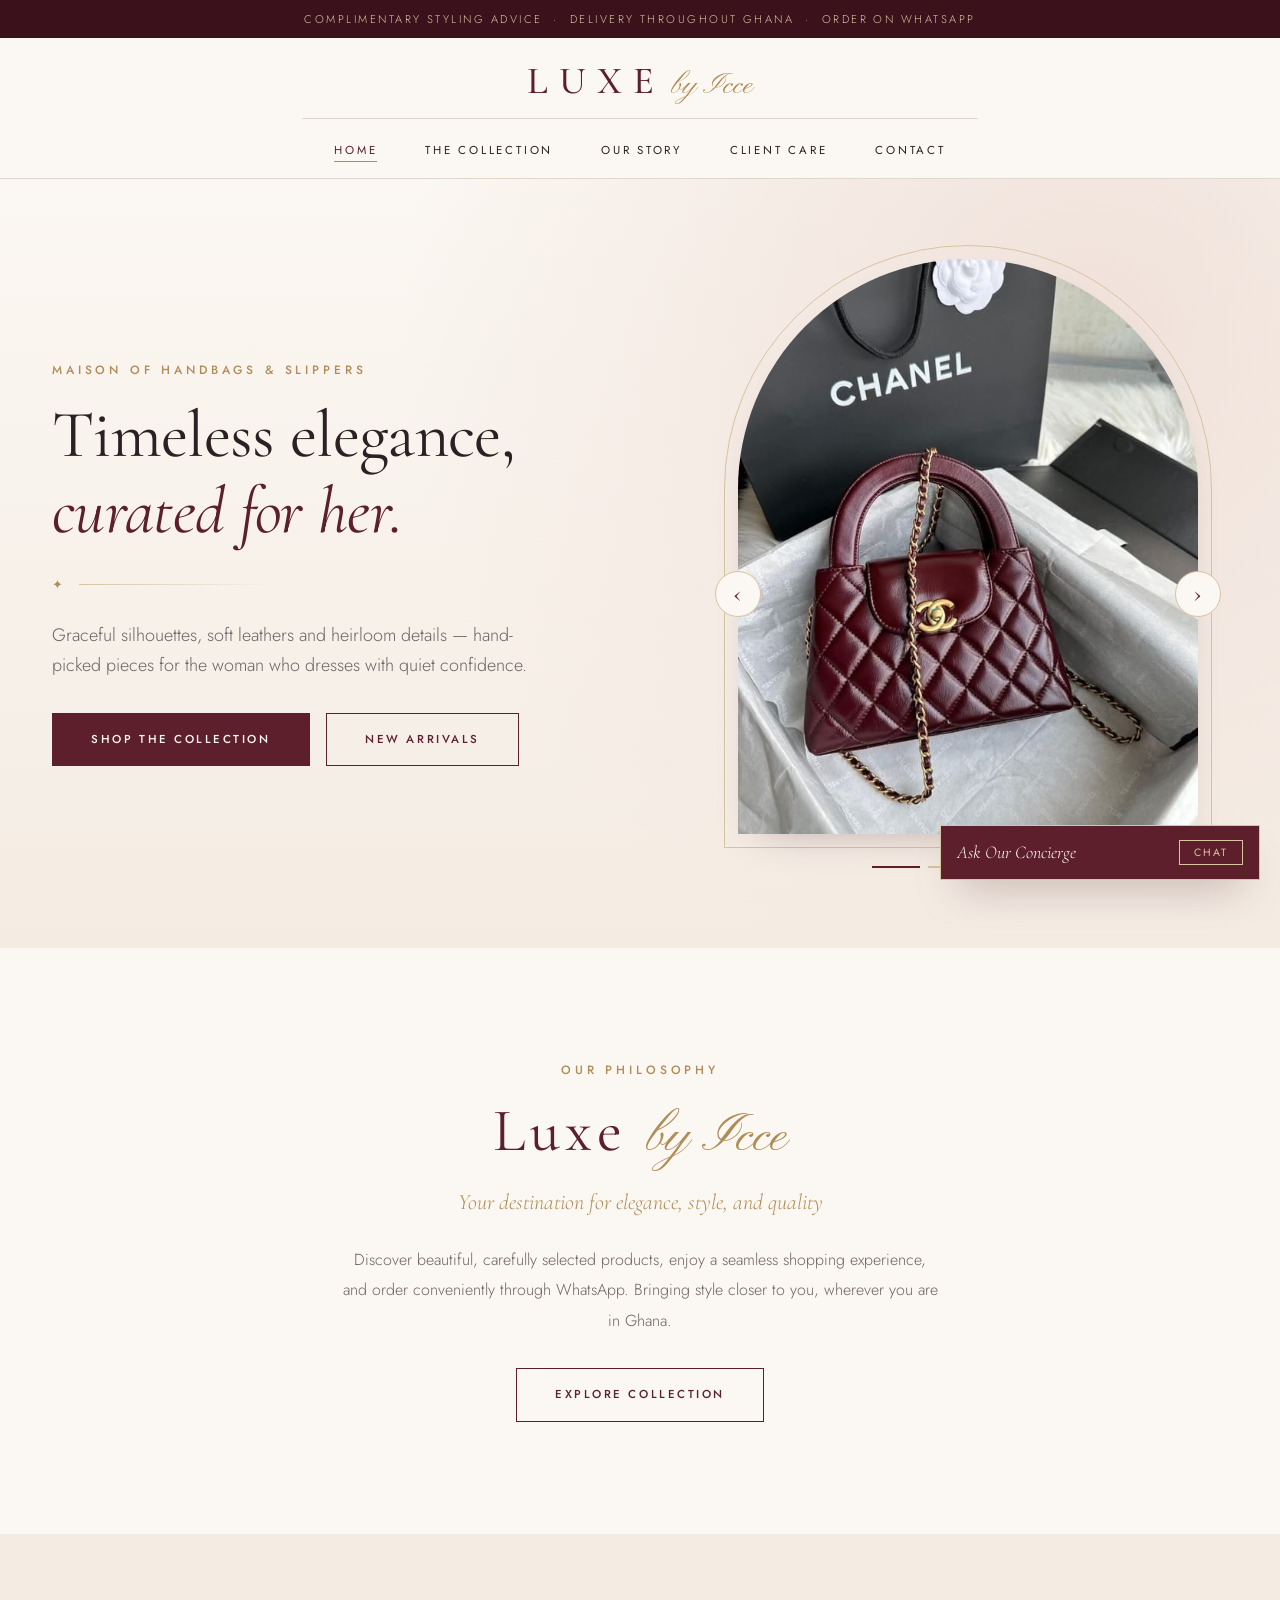
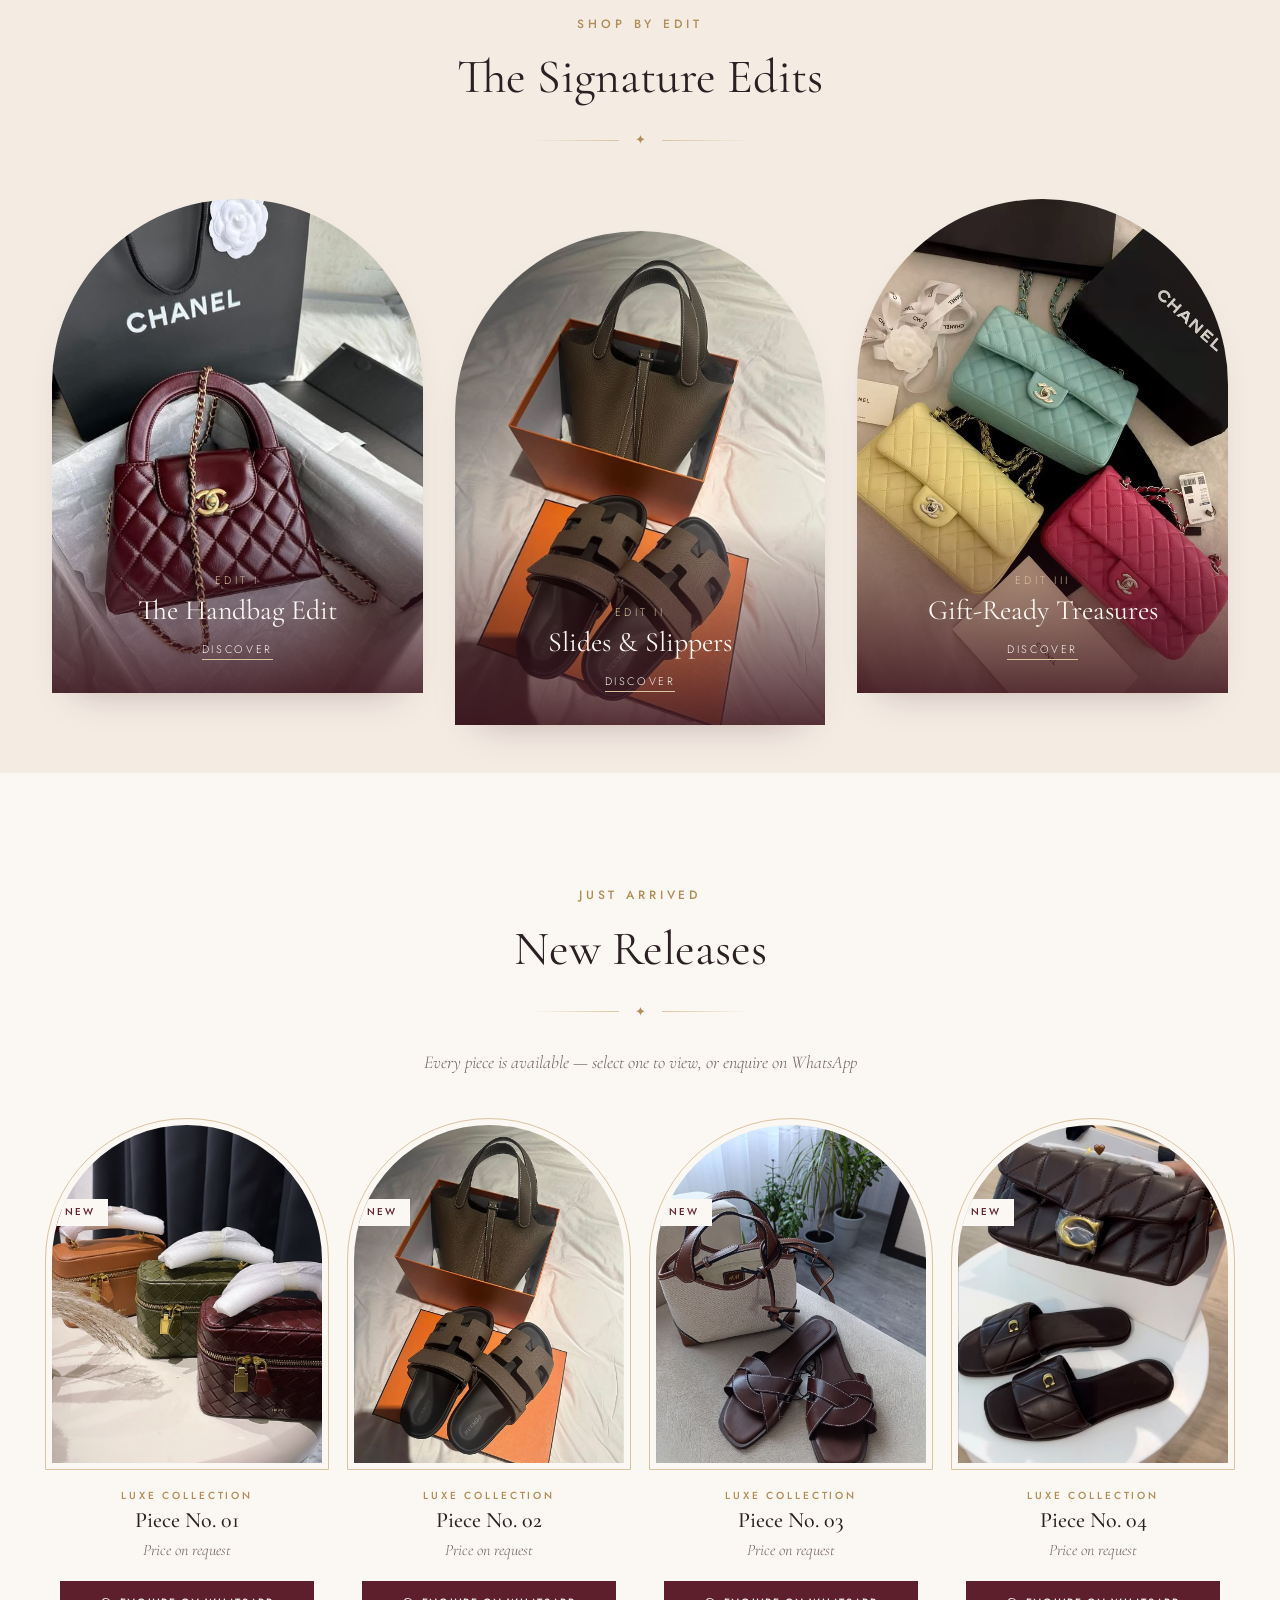
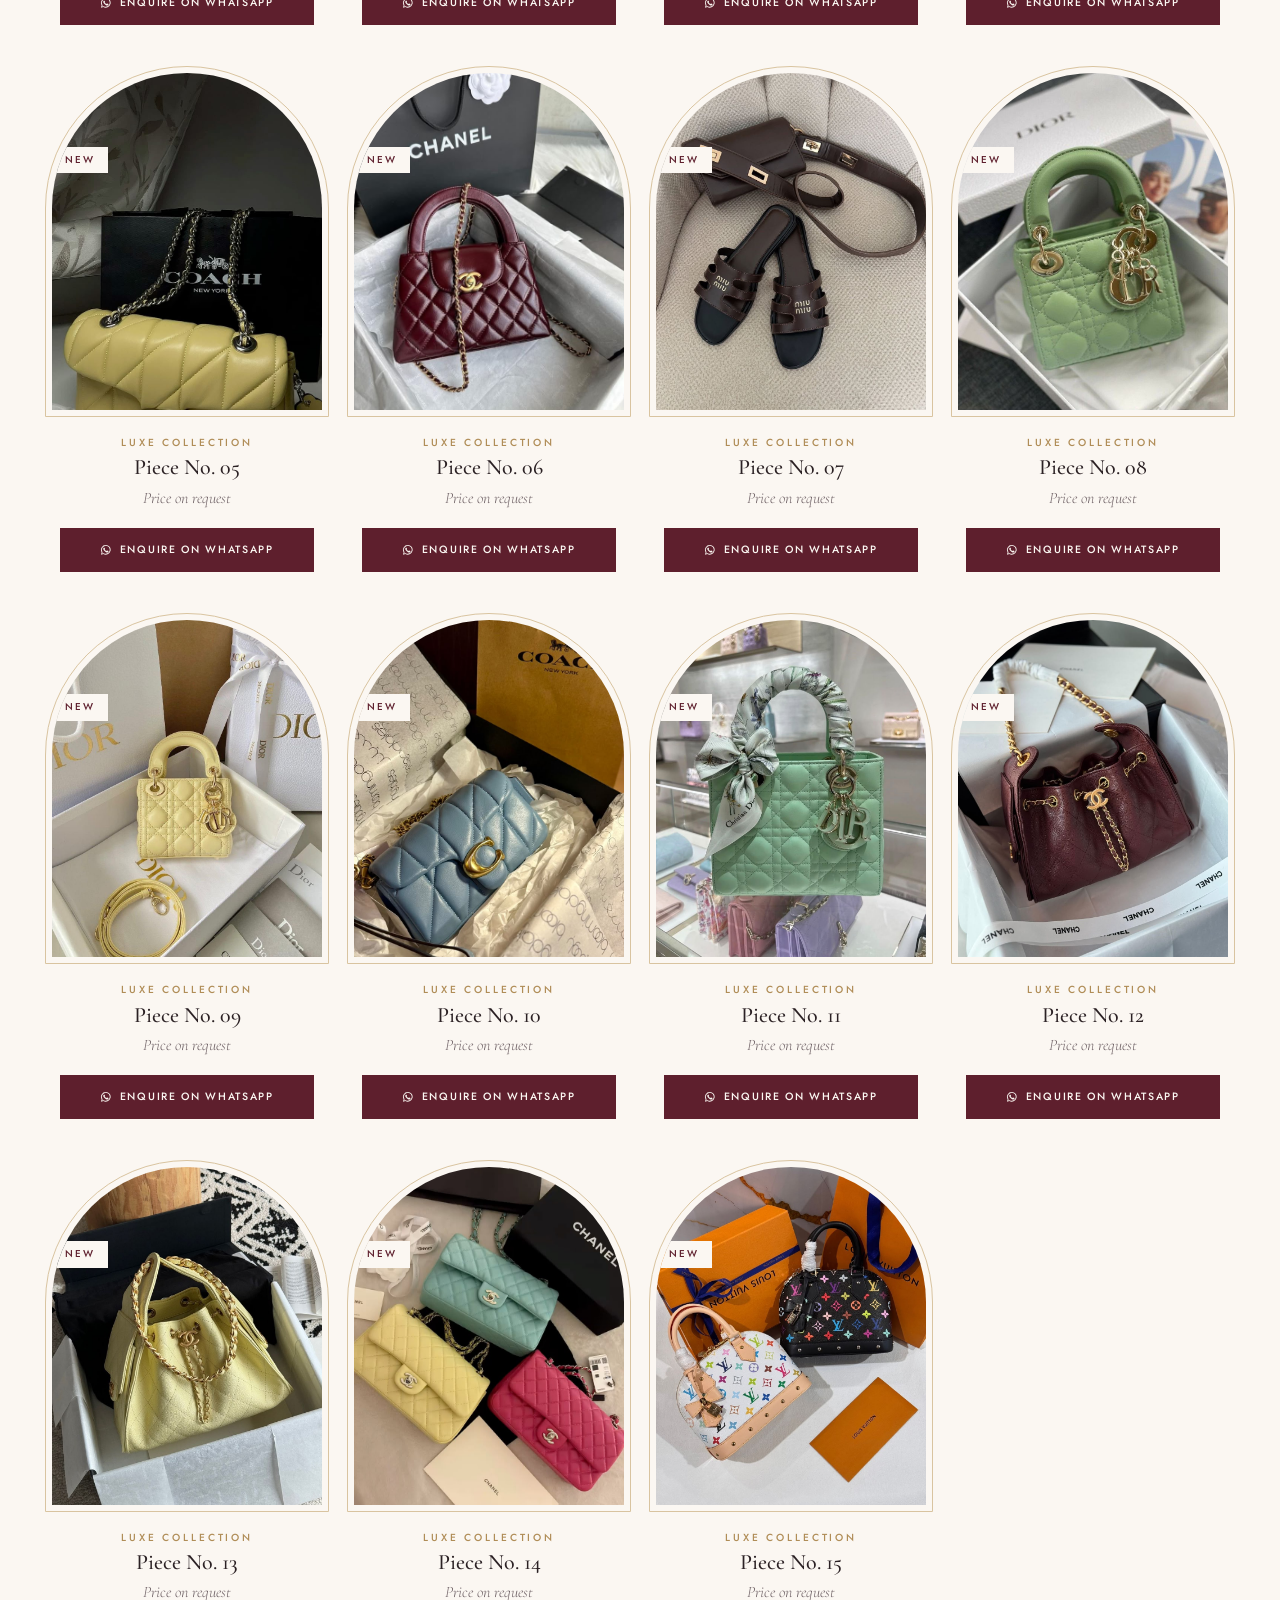
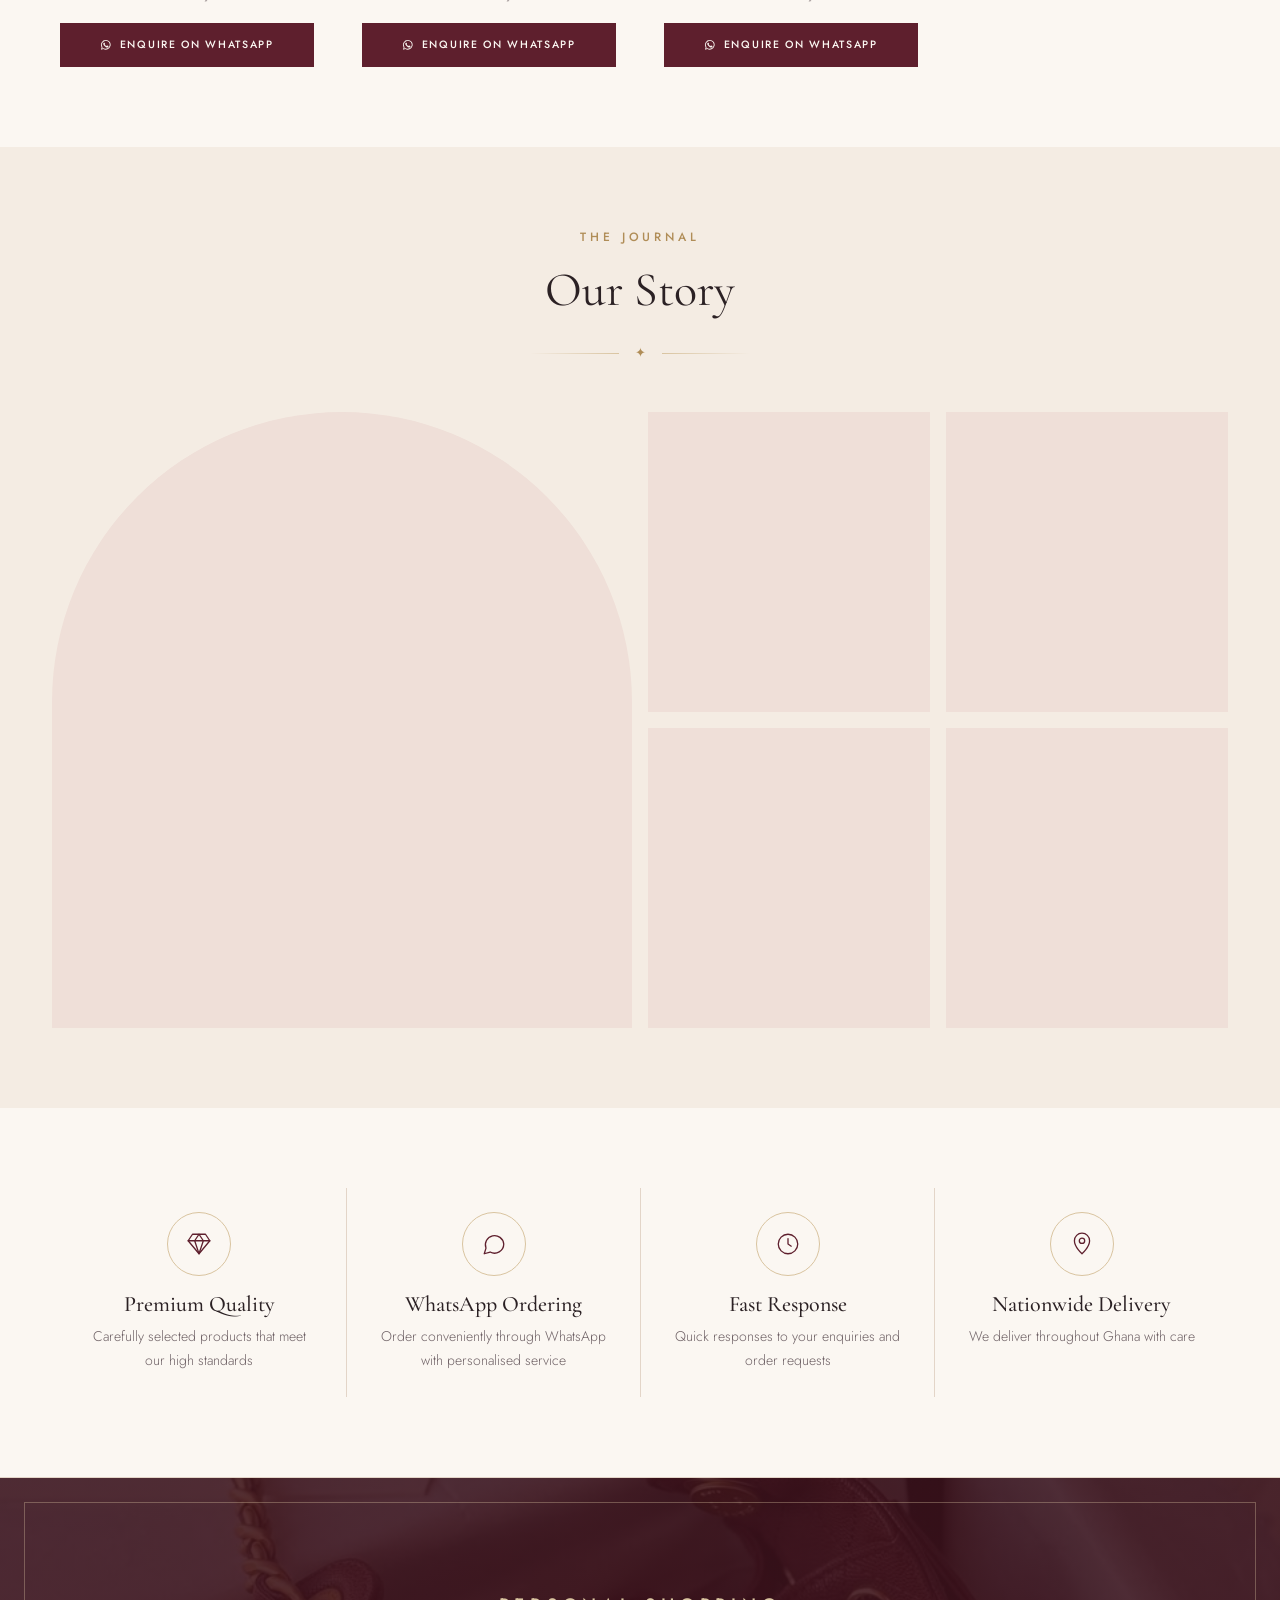
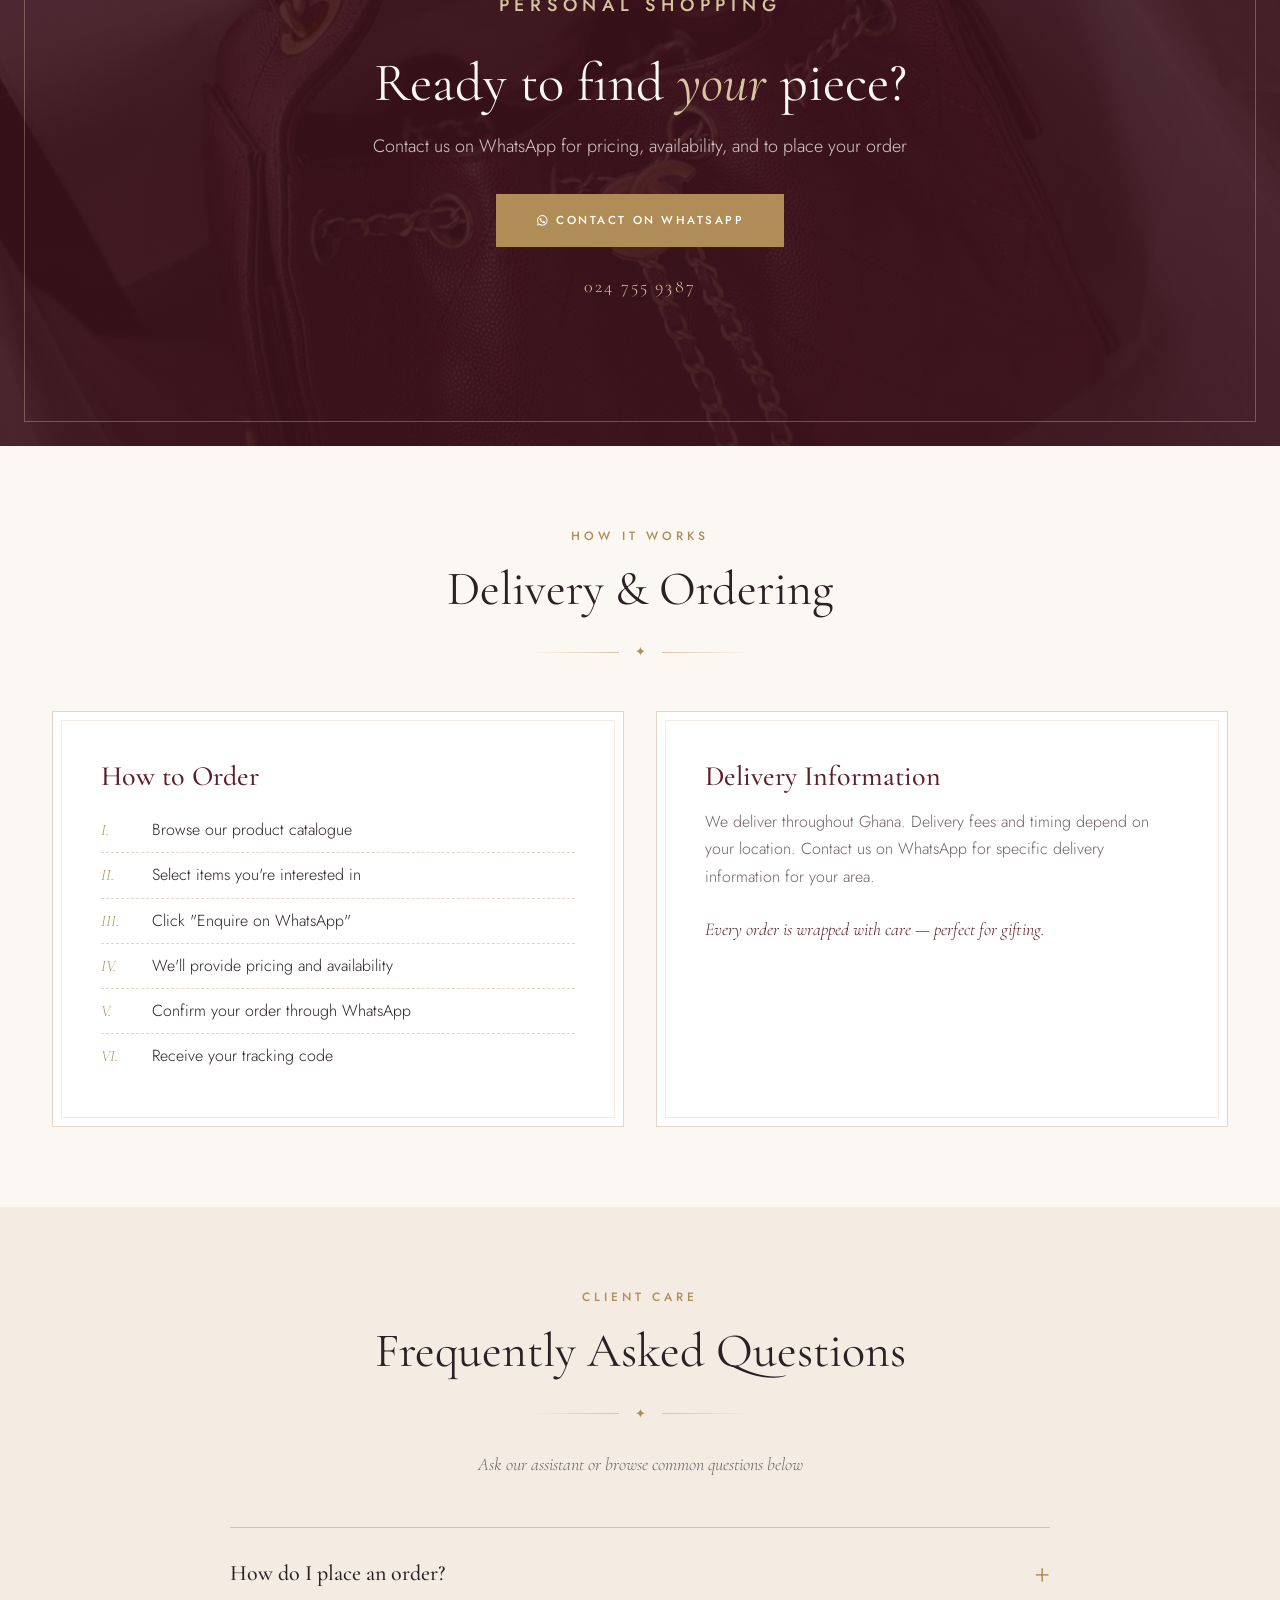
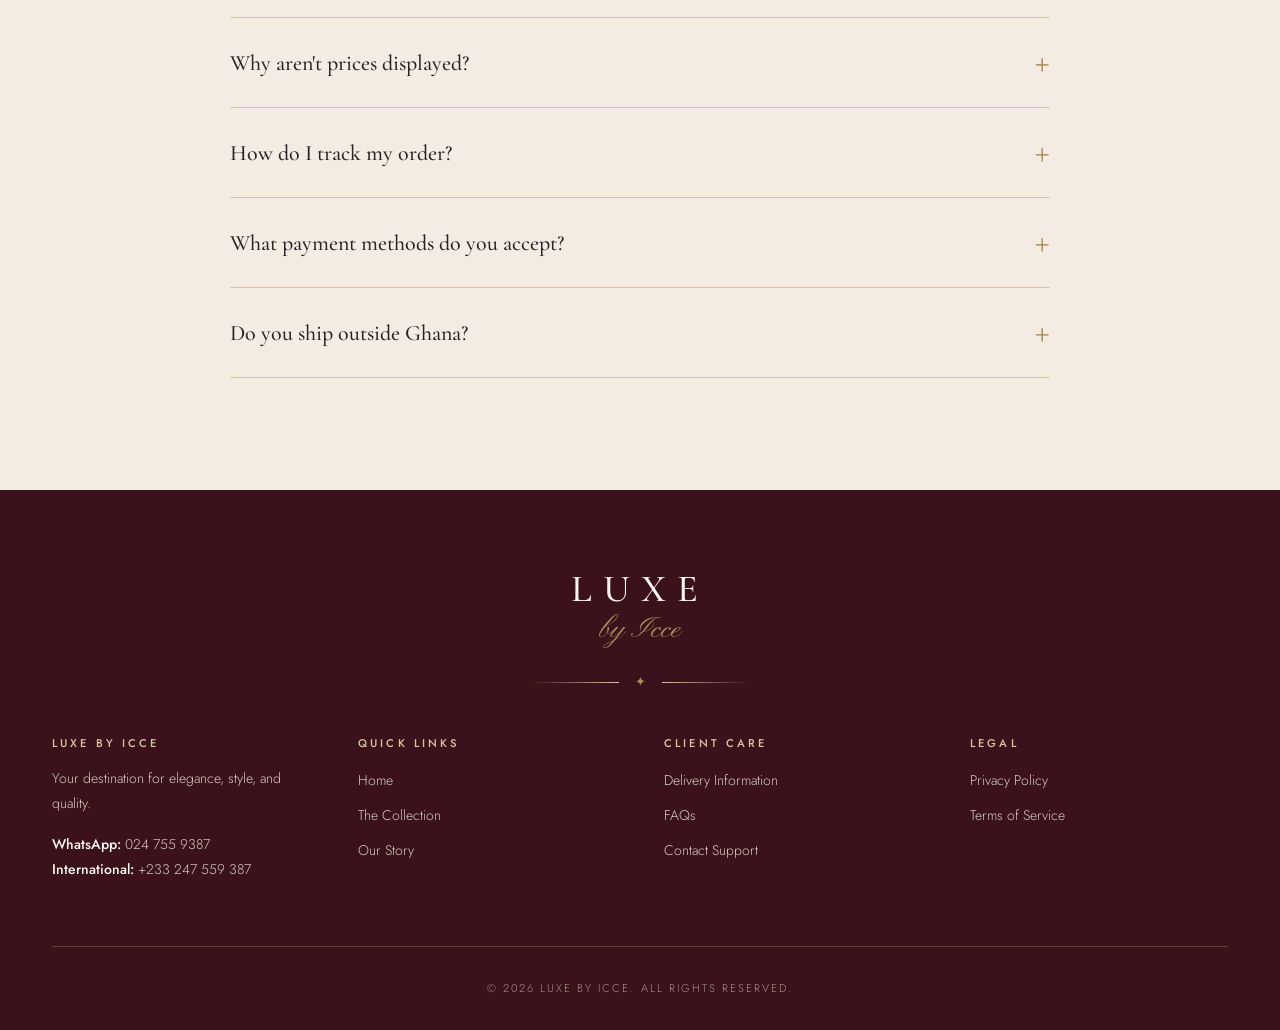
==== commit 9c971fbb: "Restyle storefront with classical feminine maison UI Co-Authored-By: Gideon Opoku <gideonopoku724@gm" ====
--- a/index.html
+++ b/index.html
@@ -3,21 +3,27 @@
 <head>
     <meta charset="UTF-8">
     <meta name="viewport" content="width=device-width, initial-scale=1.0">
-    <meta name="description" content="Luxe by Icce - Your destination for elegance, style, and quality. Discover beautiful, carefully selected products in Ghana.">
-    <title>Luxe by Icce - Premium Online Shopping</title>
+    <meta name="description" content="Luxe by Icce - Your destination for elegance, style, and quality. Discover beautiful, carefully selected handbags and ladies' slippers in Ghana.">
+    <title>Luxe by Icce - Timeless Elegance for Her</title>
     <link rel="icon" type="image/png" href="assets/favicon.png">
+    <link rel="preconnect" href="https://fonts.googleapis.com">
+    <link rel="preconnect" href="https://fonts.gstatic.com" crossorigin>
+    <link href="https://fonts.googleapis.com/css2?family=Cormorant+Garamond:ital,wght@0,400;0,500;0,600;1,400;1,500&family=Jost:wght@300;400;500&family=Pinyon+Script&display=swap" rel="stylesheet">
     <link rel="stylesheet" href="css/styles.css">
 </head>
 <body>
     <!-- Announcement Bar -->
     <div class="announcement-bar" id="announcementBar">
-        <p>Welcome to Luxe by Icce - Your destination for elegance and style</p>
+        <p>Complimentary styling advice &nbsp;&middot;&nbsp; Delivery throughout Ghana &nbsp;&middot;&nbsp; Order on WhatsApp</p>
     </div>
 
     <!-- Navigation -->
     <nav class="main-nav">
         <div class="nav-container">
-            <a href="index.html" class="nav-logo">LUXE BY ICCE</a>
+            <a href="index.html" class="nav-logo">
+                <span class="logo-main">Luxe</span>
+                <span class="logo-script">by Icce</span>
+            </a>
             <button class="mobile-menu-toggle" aria-label="Toggle menu">
                 <span></span>
                 <span></span>
@@ -25,42 +31,103 @@
             </button>
             <ul class="nav-menu">
                 <li><a href="index.html" class="active">Home</a></li>
-                <li><a href="catalogue.html">Shop Products</a></li>
-                <li><a href="index.html#about">About</a></li>
+                <li><a href="catalogue.html">The Collection</a></li>
+                <li><a href="index.html#about">Our Story</a></li>
+                <li><a href="index.html#faq">Client Care</a></li>
                 <li><a href="index.html#contact">Contact</a></li>
             </ul>
         </div>
     </nav>
 
-    <!-- Hero Carousel -->
-    <section class="hero-carousel" id="heroCarousel">
-        <div class="carousel-container">
-            <div class="carousel-track" id="carouselTrack">
-                <!-- Slides will be populated by JavaScript -->
-            </div>
-            <button class="carousel-nav carousel-prev" aria-label="Previous slide">‹</button>
-            <button class="carousel-nav carousel-next" aria-label="Next slide">›</button>
-            <div class="carousel-indicators" id="carouselIndicators"></div>
-        </div>
-    </section>
+    <!-- Hero -->
+    <header class="hero">
+        <div class="container hero-grid">
+            <div class="hero-copy reveal">
+                <p class="eyebrow">Maison of Handbags &amp; Slippers</p>
+                <h1>Timeless elegance,<br><em>curated for her.</em></h1>
+                <div class="ornament" aria-hidden="true"><span>&#10022;</span></div>
+                <p class="hero-text">Graceful silhouettes, soft leathers and heirloom details &mdash; hand-picked pieces for the woman who dresses with quiet confidence.</p>
+                <div class="hero-actions">
+                    <a href="catalogue.html" class="btn btn-primary">Shop the Collection</a>
+                    <a href="#new-arrivals" class="btn btn-secondary">New Arrivals</a>
+                </div>
+            </div>
+
+            <!-- Hero Carousel -->
+            <section class="hero-carousel reveal" id="heroCarousel" aria-label="Featured pieces">
+                <div class="arch-frame">
+                    <div class="carousel-container">
+                        <div class="carousel-track" id="carouselTrack">
+                            <!-- Slides will be populated by JavaScript -->
+                        </div>
+                    </div>
+                </div>
+                <button class="carousel-nav carousel-prev" aria-label="Previous slide">&#8249;</button>
+                <button class="carousel-nav carousel-next" aria-label="Next slide">&#8250;</button>
+                <div class="carousel-indicators" id="carouselIndicators"></div>
+            </section>
+        </div>
+    </header>
 
     <!-- Brand Introduction -->
     <section class="brand-intro" id="about">
         <div class="container">
-            <div class="brand-content">
-                <h1>Luxebyicce</h1>
+            <div class="brand-content reveal">
+                <p class="eyebrow">Our Philosophy</p>
+                <h2>Luxe <span class="script">by Icce</span></h2>
                 <p class="tagline">Your destination for elegance, style, and quality</p>
                 <p class="description">Discover beautiful, carefully selected products, enjoy a seamless shopping experience, and order conveniently through WhatsApp. Bringing style closer to you, wherever you are in Ghana.</p>
-                <a href="catalogue.html" class="btn btn-primary">Explore Collection</a>
+                <a href="catalogue.html" class="btn btn-outline">Explore Collection</a>
+            </div>
+        </div>
+    </section>
+
+    <!-- Signature Edits -->
+    <section class="featured-collections">
+        <div class="container">
+            <div class="section-heading reveal">
+                <p class="eyebrow">Shop by Edit</p>
+                <h2 class="section-title">The Signature Edits</h2>
+                <div class="ornament" aria-hidden="true"><span>&#10022;</span></div>
+            </div>
+            <div class="collections-grid">
+                <a href="catalogue.html" class="collection-card reveal">
+                    <img src="assets/images/6.jpeg" alt="Quilted burgundy top-handle handbag" loading="lazy">
+                    <div class="collection-overlay">
+                        <span class="collection-kicker">Edit I</span>
+                        <h3>The Handbag Edit</h3>
+                        <span class="collection-link">Discover</span>
+                    </div>
+                </a>
+                <a href="catalogue.html" class="collection-card reveal">
+                    <img src="assets/images/2.jpeg" alt="Leather slides with matching tote" loading="lazy">
+                    <div class="collection-overlay">
+                        <span class="collection-kicker">Edit II</span>
+                        <h3>Slides &amp; Slippers</h3>
+                        <span class="collection-link">Discover</span>
+                    </div>
+                </a>
+                <a href="catalogue.html" class="collection-card reveal">
+                    <img src="assets/images/14.jpeg" alt="Quilted flap bags in pastel tones" loading="lazy">
+                    <div class="collection-overlay">
+                        <span class="collection-kicker">Edit III</span>
+                        <h3>Gift-Ready Treasures</h3>
+                        <span class="collection-link">Discover</span>
+                    </div>
+                </a>
             </div>
         </div>
     </section>
 
     <!-- New Arrivals -->
-    <section class="new-arrivals">
-        <div class="container">
-            <h2 class="section-title">New Releases</h2>
-            <p class="section-subtitle">All items available - Click to enquire on WhatsApp</p>
+    <section class="new-arrivals" id="new-arrivals">
+        <div class="container">
+            <div class="section-heading reveal">
+                <p class="eyebrow">Just Arrived</p>
+                <h2 class="section-title">New Releases</h2>
+                <div class="ornament" aria-hidden="true"><span>&#10022;</span></div>
+                <p class="section-subtitle">Every piece is available &mdash; select one to view, or enquire on WhatsApp</p>
+            </div>
             <div class="products-grid" id="newArrivalsGrid">
                 <!-- Products will be populated by JavaScript -->
             </div>
@@ -70,7 +137,11 @@
     <!-- Editorial Gallery -->
     <section class="editorial-gallery">
         <div class="container">
-            <h2 class="section-title">Our Story</h2>
+            <div class="section-heading reveal">
+                <p class="eyebrow">The Journal</p>
+                <h2 class="section-title">Our Story</h2>
+                <div class="ornament" aria-hidden="true"><span>&#10022;</span></div>
+            </div>
             <div class="gallery-grid" id="editorialGallery">
                 <!-- Gallery items will be populated by JavaScript -->
             </div>
@@ -81,23 +152,31 @@
     <section class="quality-section">
         <div class="container">
             <div class="features-grid">
-                <div class="feature-item">
-                    <div class="feature-icon">✦</div>
+                <div class="feature-item reveal">
+                    <div class="feature-icon" aria-hidden="true">
+                        <svg viewBox="0 0 24 24"><path d="M6 3h12l4 6-10 12L2 9z"/><path d="M2 9h20M12 21 8 9l4-6 4 6z"/></svg>
+                    </div>
                     <h3>Premium Quality</h3>
                     <p>Carefully selected products that meet our high standards</p>
                 </div>
-                <div class="feature-item">
-                    <div class="feature-icon">✆</div>
+                <div class="feature-item reveal">
+                    <div class="feature-icon" aria-hidden="true">
+                        <svg viewBox="0 0 24 24"><path d="M21 12a8.5 8.5 0 0 1-12.6 7.4L3 21l1.6-5.2A8.5 8.5 0 1 1 21 12z"/></svg>
+                    </div>
                     <h3>WhatsApp Ordering</h3>
-                    <p>Order conveniently through WhatsApp with personalized service</p>
-                </div>
-                <div class="feature-item">
-                    <div class="feature-icon">⚡</div>
+                    <p>Order conveniently through WhatsApp with personalised service</p>
+                </div>
+                <div class="feature-item reveal">
+                    <div class="feature-icon" aria-hidden="true">
+                        <svg viewBox="0 0 24 24"><circle cx="12" cy="12" r="9"/><path d="M12 7v5l3 2"/></svg>
+                    </div>
                     <h3>Fast Response</h3>
                     <p>Quick responses to your enquiries and order requests</p>
                 </div>
-                <div class="feature-item">
-                    <div class="feature-icon">📍</div>
+                <div class="feature-item reveal">
+                    <div class="feature-icon" aria-hidden="true">
+                        <svg viewBox="0 0 24 24"><path d="M12 21s-7-6.2-7-12a7 7 0 0 1 14 0c0 5.8-7 12-7 12z"/><circle cx="12" cy="9" r="2.5"/></svg>
+                    </div>
                     <h3>Nationwide Delivery</h3>
                     <p>We deliver throughout Ghana with care</p>
                 </div>
@@ -108,11 +187,12 @@
     <!-- WhatsApp CTA -->
     <section class="whatsapp-cta">
         <div class="container">
-            <div class="cta-content">
-                <h2>Ready to Shop?</h2>
+            <div class="cta-content reveal">
+                <p class="eyebrow">Personal Shopping</p>
+                <h2>Ready to find <em>your</em> piece?</h2>
                 <p>Contact us on WhatsApp for pricing, availability, and to place your order</p>
-                <a href="https://wa.me/233247559387?text=Hello%20Luxe%20by%20Icce%2C%20I%20would%20like%20to%20enquire%20about%20your%20products" target="_blank" class="btn btn-whatsapp">
-                    <span class="whatsapp-icon">📱</span>
+                <a href="https://wa.me/233247559387?text=Hello%20Luxe%20by%20Icce%2C%20I%20would%20like%20to%20enquire%20about%20your%20products" target="_blank" rel="noopener" class="btn btn-whatsapp">
+                    <svg class="whatsapp-icon" viewBox="0 0 24 24" aria-hidden="true"><path d="M12 2a10 10 0 0 0-8.6 15.1L2 22l5-1.3A10 10 0 1 0 12 2zm0 18.2a8.2 8.2 0 0 1-4.2-1.1l-.3-.2-3 .8.8-2.9-.2-.3A8.2 8.2 0 1 1 12 20.2zm4.5-6.1c-.2-.1-1.5-.7-1.7-.8s-.4-.1-.6.1-.7.8-.8 1-.3.2-.5.1a6.7 6.7 0 0 1-3.3-2.9c-.3-.4.3-.4.7-1.4.1-.2 0-.3 0-.4l-.8-1.8c-.2-.5-.4-.4-.6-.4h-.5a1 1 0 0 0-.7.3 3 3 0 0 0-.9 2.2 5.2 5.2 0 0 0 1.1 2.7 11.8 11.8 0 0 0 4.5 4c1.7.7 2.3.8 3.2.6.5-.1 1.5-.6 1.7-1.2s.2-1.1.2-1.2-.2-.2-.4-.3z"/></svg>
                     Contact on WhatsApp
                 </a>
                 <p class="phone-display">024 755 9387</p>
@@ -121,11 +201,15 @@
     </section>
 
     <!-- Delivery Information -->
-    <section class="delivery-info">
-        <div class="container">
-            <h2 class="section-title">Delivery & Ordering</h2>
+    <section class="delivery-info" id="delivery">
+        <div class="container">
+            <div class="section-heading reveal">
+                <p class="eyebrow">How It Works</p>
+                <h2 class="section-title">Delivery &amp; Ordering</h2>
+                <div class="ornament" aria-hidden="true"><span>&#10022;</span></div>
+            </div>
             <div class="info-grid">
-                <div class="info-item">
+                <div class="info-item reveal">
                     <h3>How to Order</h3>
                     <ol>
                         <li>Browse our product catalogue</li>
@@ -136,9 +220,10 @@
                         <li>Receive your tracking code</li>
                     </ol>
                 </div>
-                <div class="info-item">
+                <div class="info-item reveal">
                     <h3>Delivery Information</h3>
                     <p>We deliver throughout Ghana. Delivery fees and timing depend on your location. Contact us on WhatsApp for specific delivery information for your area.</p>
+                    <p class="info-note">Every order is wrapped with care &mdash; perfect for gifting.</p>
                 </div>
             </div>
         </div>
@@ -147,13 +232,17 @@
     <!-- FAQ Section -->
     <section class="faq-section" id="faq">
         <div class="container">
-            <h2 class="section-title">Frequently Asked Questions</h2>
-            <p class="section-subtitle">Ask our chatbot or browse common questions below</p>
-            
+            <div class="section-heading reveal">
+                <p class="eyebrow">Client Care</p>
+                <h2 class="section-title">Frequently Asked Questions</h2>
+                <div class="ornament" aria-hidden="true"><span>&#10022;</span></div>
+                <p class="section-subtitle">Ask our assistant or browse common questions below</p>
+            </div>
+
             <!-- Chatbot -->
             <div class="chatbot-container">
                 <div class="chatbot-header">
-                    <span class="chatbot-title">💬 Ask Our Assistant</span>
+                    <span class="chatbot-title">Ask Our Concierge</span>
                     <button class="chatbot-toggle" id="chatbotToggle">Chat</button>
                 </div>
                 <div class="chatbot-body" id="chatbotBody">
@@ -169,7 +258,7 @@
                 </div>
             </div>
 
-            <div class="faq-list" id="faqList">
+            <div class="faq-list reveal" id="faqList">
                 <div class="faq-item">
                     <button class="faq-question" aria-expanded="false">
                         <span>How do I place an order?</span>
@@ -222,6 +311,11 @@
     <!-- Footer -->
     <footer class="main-footer" id="contact">
         <div class="container">
+            <div class="footer-brand">
+                <span class="logo-main">Luxe</span>
+                <span class="logo-script">by Icce</span>
+                <div class="ornament" aria-hidden="true"><span>&#10022;</span></div>
+            </div>
             <div class="footer-grid">
                 <div class="footer-section">
                     <h3>Luxe by Icce</h3>
@@ -235,16 +329,16 @@
                     <h3>Quick Links</h3>
                     <ul>
                         <li><a href="index.html">Home</a></li>
-                        <li><a href="catalogue.html">Shop Products</a></li>
-                        <li><a href="index.html#about">About</a></li>
+                        <li><a href="catalogue.html">The Collection</a></li>
+                        <li><a href="index.html#about">Our Story</a></li>
                     </ul>
                 </div>
                 <div class="footer-section">
-                    <h3>Customer Service</h3>
+                    <h3>Client Care</h3>
                     <ul>
                         <li><a href="index.html#delivery">Delivery Information</a></li>
                         <li><a href="index.html#faq">FAQs</a></li>
-                        <li><a href="https://wa.me/233247559387" target="_blank">Contact Support</a></li>
+                        <li><a href="https://wa.me/233247559387" target="_blank" rel="noopener">Contact Support</a></li>
                     </ul>
                 </div>
                 <div class="footer-section">
@@ -256,7 +350,7 @@
                 </div>
             </div>
             <div class="footer-bottom">
-                <p>&copy; 2024 Luxe by Icce. All rights reserved.</p>
+                <p>&copy; <span class="current-year">2024</span> Luxe by Icce. All rights reserved.</p>
             </div>
         </div>
     </footer>
@@ -264,8 +358,8 @@
     <!-- Product Modal -->
     <div class="product-modal" id="productModal" aria-hidden="true">
         <div class="modal-overlay" id="modalOverlay"></div>
-        <div class="modal-content">
-            <button class="modal-close" id="modalClose" aria-label="Close modal">×</button>
+        <div class="modal-content" role="dialog" aria-modal="true">
+            <button class="modal-close" id="modalClose" aria-label="Close modal">&times;</button>
             <div class="modal-body" id="modalBody">
                 <!-- Product details will be populated by JavaScript -->
             </div>
--- a/css/styles.css
+++ b/css/styles.css
@@ -1,26 +1,46 @@
-/* Design Tokens - Simplified for Speed */
+/* ==========================================================================
+   Luxe by Icce — Classical Maison Theme
+   Ivory & blush backgrounds, deep wine accents, antique-gold details
+   ========================================================================== */
 :root {
-    /* Colors - Classical Single Background */
-    --color-bg: #FFFFFF;
-    --color-text: #000000;
-    --color-accent: #8B7355;
-    --color-border: #D4C4B0;
-    --color-light: #F5F0E8;
-    --color-success: #4CAF50;
-    --color-error: #F44336;
+    /* Palette */
+    --color-ivory: #FBF7F2;
+    --color-cream: #F4ECE3;
+    --color-blush: #EFDFD8;
+    --color-rose: #C99A96;
+    --color-wine: #5E1F2D;
+    --color-wine-dark: #3B121C;
+    --color-gold: #B08D57;
+    --color-gold-light: #D9C4A0;
+    --color-ink: #2B2124;
+    --color-muted: #6F6266;
+
+    /* Semantic aliases (also used by legacy selectors) */
+    --color-bg: var(--color-ivory);
+    --color-text: var(--color-ink);
+    --color-accent: var(--color-wine);
+    --color-border: #E3D5C8;
+    --color-light: var(--color-cream);
+    --color-white: #FFFFFF;
+    --color-black: var(--color-ink);
+    --color-gray: var(--color-muted);
+    --color-gray-light: #E3D5C8;
+    --color-success: #4F7A5A;
+    --color-error: #9B2C2C;
 
     /* Typography */
-    --font-serif: 'Playfair Display', Georgia, serif;
-    --font-sans: 'Inter', -apple-system, BlinkMacSystemFont, 'Segoe UI', Roboto, sans-serif;
+    --font-serif: 'Cormorant Garamond', 'Times New Roman', Georgia, serif;
+    --font-sans: 'Jost', 'Helvetica Neue', Arial, sans-serif;
+    --font-script: 'Pinyon Script', 'Brush Script MT', cursive;
     --font-size-xs: 0.75rem;
     --font-size-sm: 0.875rem;
     --font-size-base: 1rem;
     --font-size-lg: 1.125rem;
-    --font-size-xl: 1.25rem;
-    --font-size-2xl: 1.5rem;
-    --font-size-3xl: 2rem;
-    --font-size-4xl: 2.5rem;
-    --font-size-5xl: 3rem;
+    --font-size-xl: 1.375rem;
+    --font-size-2xl: 1.75rem;
+    --font-size-3xl: 2.25rem;
+    --font-size-4xl: 3rem;
+    --font-size-5xl: 4rem;
 
     /* Spacing */
     --spacing-xs: 0.25rem;
@@ -29,24 +49,28 @@
     --spacing-lg: 1.5rem;
     --spacing-xl: 2rem;
     --spacing-2xl: 3rem;
-    --spacing-3xl: 4rem;
-    --spacing-4xl: 6rem;
+    --spacing-3xl: 5rem;
+    --spacing-4xl: 7rem;
 
     /* Borders */
-    --border-radius-sm: 4px;
-    --border-radius-md: 8px;
-    --border-radius-lg: 12px;
+    --border-radius-sm: 2px;
+    --border-radius-md: 4px;
+    --border-radius-lg: 6px;
     --border-width-thin: 1px;
     --border-width-medium: 2px;
-
-    /* Transitions - Elegant */
-    --transition-fast: 200ms ease;
-    --transition-base: 350ms ease;
-    --transition-slow: 500ms ease;
-
-    /* Container */
-    --container-max-width: 1200px;
-    --container-padding: var(--spacing-lg);
+    --arch: 999px 999px 0 0;
+
+    /* Motion */
+    --ease: cubic-bezier(0.22, 0.61, 0.36, 1);
+    --transition-fast: 200ms var(--ease);
+    --transition-base: 400ms var(--ease);
+    --transition-slow: 900ms var(--ease);
+
+    --shadow-soft: 0 18px 40px -24px rgba(59, 18, 28, 0.35);
+
+    /* Layout */
+    --container-max-width: 1240px;
+    --container-padding: var(--spacing-xl);
 }
 
 /* Reset & Base */
@@ -57,17 +81,18 @@
 }
 
 html {
-    scroll-behavior: auto;
+    scroll-behavior: smooth;
+    scroll-padding-top: 90px;
 }
 
 body {
     font-family: var(--font-sans);
+    font-weight: 300;
     font-size: var(--font-size-base);
-    line-height: 1.6;
+    line-height: 1.7;
     color: var(--color-text);
     background-color: var(--color-bg);
-    margin: 0;
-    padding: 0;
+    -webkit-font-smoothing: antialiased;
 }
 
 img, video {
@@ -87,217 +112,218 @@
     cursor: pointer;
     border: none;
     background: none;
+    color: inherit;
 }
 
 ul, ol {
     list-style: none;
 }
 
-/* Container */
+h1, h2, h3, h4 {
+    font-family: var(--font-serif);
+    font-weight: 500;
+    line-height: 1.15;
+    color: var(--color-ink);
+}
+
+em {
+    font-style: italic;
+    color: var(--color-wine);
+}
+
+::selection {
+    background: var(--color-blush);
+    color: var(--color-wine-dark);
+}
+
 .container {
     max-width: var(--container-max-width);
     margin: 0 auto;
     padding: 0 var(--container-padding);
 }
 
+/* Shared typographic details */
+.eyebrow {
+    font-family: var(--font-sans);
+    font-size: var(--font-size-xs);
+    font-weight: 500;
+    letter-spacing: 0.32em;
+    text-transform: uppercase;
+    color: var(--color-gold);
+    margin-bottom: var(--spacing-md);
+}
+
+.script {
+    font-family: var(--font-script);
+    font-weight: 400;
+    color: var(--color-gold);
+}
+
+.ornament {
+    display: flex;
+    align-items: center;
+    justify-content: center;
+    gap: var(--spacing-md);
+    margin: var(--spacing-lg) auto;
+    max-width: 220px;
+    color: var(--color-gold);
+    font-size: 0.8rem;
+}
+
+.ornament::before,
+.ornament::after {
+    content: '';
+    flex: 1;
+    height: 1px;
+    background: linear-gradient(90deg, transparent, var(--color-gold-light));
+}
+
+.ornament::after {
+    background: linear-gradient(90deg, var(--color-gold-light), transparent);
+}
+
+.ornament-left {
+    margin-left: 0;
+    max-width: 160px;
+}
+
+.ornament-left::before {
+    display: none;
+}
+
+/* Scroll reveal (only when JS is running) */
+.js .reveal {
+    opacity: 0;
+    transform: translateY(24px);
+    transition: opacity var(--transition-slow), transform var(--transition-slow);
+}
+
+.js .reveal.is-visible {
+    opacity: 1;
+    transform: none;
+}
+
 /* Announcement Bar */
 .announcement-bar {
-    background-color: var(--color-text);
-    color: var(--color-bg);
+    background-color: var(--color-wine-dark);
+    color: var(--color-gold-light);
     text-align: center;
-    padding: var(--spacing-sm) var(--spacing-md);
-    font-size: var(--font-size-sm);
-}
-
-.announcement-bar p {
-    margin: 0;
+    padding: 0.6rem var(--spacing-md);
+    font-size: 0.7rem;
+    letter-spacing: 0.22em;
+    text-transform: uppercase;
 }
 
 /* Navigation */
 .main-nav {
-    background-color: var(--color-bg);
+    background-color: rgba(251, 247, 242, 0.94);
+    backdrop-filter: blur(8px);
+    -webkit-backdrop-filter: blur(8px);
     border-bottom: 1px solid var(--color-border);
     position: sticky;
     top: 0;
     z-index: 1000;
+    transition: box-shadow var(--transition-base);
+}
+
+.main-nav.scrolled {
+    box-shadow: 0 10px 30px -20px rgba(59, 18, 28, 0.45);
 }
 
 .nav-container {
     max-width: var(--container-max-width);
     margin: 0 auto;
-    padding: var(--spacing-md) var(--container-padding);
-    display: flex;
-    justify-content: space-between;
+    padding: var(--spacing-lg) var(--container-padding) 0;
+    display: flex;
+    flex-direction: column;
     align-items: center;
-}
-
-.nav-logo {
+    transition: padding var(--transition-base);
+}
+
+.main-nav.scrolled .nav-container {
+    padding-top: var(--spacing-sm);
+}
+
+.nav-logo,
+.footer-brand {
+    display: inline-flex;
+    align-items: baseline;
+    gap: 0.4rem;
+    line-height: 1;
+}
+
+.logo-main {
     font-family: var(--font-serif);
-    font-size: var(--font-size-xl);
-    font-weight: 600;
-    letter-spacing: 0.1em;
-    color: var(--color-text);
-}
+    font-size: 2.4rem;
+    font-weight: 500;
+    letter-spacing: 0.28em;
+    text-transform: uppercase;
+    color: var(--color-wine);
+    transition: font-size var(--transition-base);
+}
+
+.logo-script {
+    font-family: var(--font-script);
+    font-size: 1.9rem;
+    color: var(--color-gold);
+    transition: font-size var(--transition-base);
+}
+
+.main-nav.scrolled .logo-main { font-size: 1.8rem; }
+.main-nav.scrolled .logo-script { font-size: 1.5rem; }
 
 .nav-menu {
     display: flex;
-    gap: var(--spacing-xl);
+    justify-content: center;
+    gap: var(--spacing-2xl);
+    margin-top: var(--spacing-md);
+    padding: var(--spacing-md) var(--spacing-xl);
+    border-top: 1px solid var(--color-border);
 }
 
 .nav-menu a {
-    font-size: var(--font-size-sm);
-    font-weight: 500;
+    position: relative;
+    font-size: 0.72rem;
+    font-weight: 400;
     text-transform: uppercase;
-    letter-spacing: 0.05em;
-    color: var(--color-text);
-}
-
+    letter-spacing: 0.24em;
+    color: var(--color-ink);
+    padding-bottom: 4px;
+}
+
+.nav-menu a::after {
+    content: '';
+    position: absolute;
+    left: 50%;
+    bottom: 0;
+    width: 0;
+    height: 1px;
+    background: var(--color-gold);
+    transition: width var(--transition-base), left var(--transition-base);
+}
+
+.nav-menu a:hover,
 .nav-menu a.active {
-    color: var(--color-accent);
+    color: var(--color-wine);
+}
+
+.nav-menu a:hover::after,
+.nav-menu a.active::after {
+    width: 100%;
+    left: 0;
 }
 
 .mobile-menu-toggle {
     display: none;
     flex-direction: column;
-    gap: 4px;
+    gap: 5px;
     padding: var(--spacing-sm);
 }
 
 .mobile-menu-toggle span {
-    width: 24px;
-    height: 2px;
-    background-color: var(--color-text);
-}
-
-/* Hero Carousel */
-.hero-carousel {
-    position: relative;
-    height: 60vh;
-    min-height: 400px;
-    max-height: 600px;
-    overflow: hidden;
-    background-color: var(--color-light);
-}
-
-.carousel-container {
-    position: relative;
-    width: 100%;
-    height: 100%;
-}
-
-.carousel-track {
-    display: flex;
-    width: 100%;
-    height: 100%;
-    transition: transform var(--transition-slow);
-}
-
-.carousel-slide {
-    min-width: 100%;
-    height: 100%;
-    position: relative;
-}
-
-.carousel-slide img {
-    width: 100%;
-    height: 100%;
-    object-fit: cover;
-}
-
-.carousel-nav {
-    position: absolute;
-    top: 50%;
-    transform: translateY(-50%);
-    width: 50px;
-    height: 50px;
-    background-color: rgba(255, 255, 255, 0.95);
-    border: 1px solid var(--color-border);
-    border-radius: 50%;
-    display: flex;
-    align-items: center;
-    justify-content: center;
-    font-size: var(--font-size-3xl);
-    color: var(--color-text);
-    z-index: 10;
-    transition: var(--transition-base);
-    cursor: pointer;
-}
-
-.carousel-nav:hover {
-    background-color: var(--color-bg);
-    transform: translateY(-50%) scale(1.1);
-    border-color: var(--color-accent);
-}
-
-.carousel-prev {
-    left: var(--spacing-lg);
-}
-
-.carousel-next {
-    right: var(--spacing-lg);
-}
-
-.carousel-indicators {
-    position: absolute;
-    bottom: var(--spacing-xl);
-    left: 50%;
-    transform: translateX(-50%);
-    display: flex;
-    gap: var(--spacing-sm);
-    z-index: 10;
-}
-
-.carousel-indicator {
-    width: 12px;
-    height: 12px;
-    border-radius: 50%;
-    background-color: var(--color-border);
-    cursor: pointer;
-    transition: var(--transition-base);
-}
-
-.carousel-indicator.active {
-    background-color: var(--color-accent);
-    transform: scale(1.3);
-}
-
-/* Brand Introduction */
-.brand-intro {
-    padding: var(--spacing-3xl) 0;
-    background-color: var(--color-bg);
-    text-align: center;
-}
-
-.brand-content h1 {
-    font-family: var(--font-serif);
-    font-size: var(--font-size-4xl);
-    color: var(--color-text);
-    margin-bottom: var(--spacing-md);
-}
-
-.tagline {
-    font-family: var(--font-serif);
-    font-size: var(--font-size-xl);
-    color: var(--color-accent);
-    margin-bottom: var(--spacing-lg);
-    font-style: italic;
-}
-
-.description {
-    max-width: 600px;
-    margin: 0 auto var(--spacing-xl);
-    color: var(--color-text);
-    line-height: 1.8;
-    opacity: 0.8;
-}
-
-/* Section Titles */
-.section-title {
-    font-family: var(--font-serif);
-    font-size: var(--font-size-4xl);
-    text-align: center;
-    margin-bottom: var(--spacing-3xl);
-    color: var(--color-black);
+    width: 26px;
+    height: 1px;
+    background-color: var(--color-wine);
 }
 
 /* Buttons */
@@ -306,227 +332,489 @@
     align-items: center;
     justify-content: center;
     gap: var(--spacing-sm);
-    padding: var(--spacing-md) var(--spacing-xl);
-    font-size: var(--font-size-sm);
-    font-weight: 600;
+    padding: 1rem 2.4rem;
+    font-family: var(--font-sans);
+    font-size: 0.72rem;
+    font-weight: 500;
     text-transform: uppercase;
-    letter-spacing: 0.05em;
-    border-radius: var(--border-radius-sm);
-    transition: var(--transition-base), transform var(--transition-fast);
+    letter-spacing: 0.22em;
+    border-radius: 0;
+    border: 1px solid transparent;
+    transition: background-color var(--transition-base), color var(--transition-base),
+        border-color var(--transition-base), box-shadow var(--transition-base);
     text-decoration: none;
+    cursor: pointer;
 }
 
 .btn-primary {
-    background-color: var(--color-text);
-    color: var(--color-bg);
+    background-color: var(--color-wine);
+    color: var(--color-ivory);
+    border-color: var(--color-wine);
 }
 
 .btn-primary:hover {
-    background-color: var(--color-accent);
-    transform: translateY(-2px);
-    box-shadow: 0 4px 12px rgba(0, 0, 0, 0.15);
-}
-
-.btn-secondary {
-    background-color: var(--color-bg);
-    color: var(--color-text);
-    border: 1px solid var(--color-border);
-}
-
-.btn-secondary:hover {
-    border-color: var(--color-accent);
-    color: var(--color-accent);
-    transform: translateY(-2px);
+    background-color: var(--color-wine-dark);
+    border-color: var(--color-wine-dark);
+    box-shadow: var(--shadow-soft);
+}
+
+.btn-secondary,
+.btn-outline {
+    background-color: transparent;
+    color: var(--color-wine);
+    border-color: var(--color-wine);
+}
+
+.btn-secondary:hover,
+.btn-outline:hover {
+    background-color: var(--color-wine);
+    color: var(--color-ivory);
 }
 
 .btn-whatsapp {
-    background-color: #25D366;
+    background-color: var(--color-wine);
+    color: var(--color-ivory);
+    border-color: var(--color-wine);
+}
+
+.btn-whatsapp:hover {
+    background-color: var(--color-gold);
+    border-color: var(--color-gold);
     color: var(--color-white);
 }
 
-.btn-whatsapp:hover {
-    background-color: #128C7E;
-    transform: translateY(-2px);
-    box-shadow: 0 4px 12px rgba(37, 211, 102, 0.3);
-}
-
 .whatsapp-icon {
+    width: 1.1em;
+    height: 1.1em;
+    fill: currentColor;
+    flex-shrink: 0;
+}
+
+.btn-sm {
+    padding: 0.75rem 1.1rem;
+    font-size: 0.66rem;
+    letter-spacing: 0.16em;
+    width: 100%;
+}
+
+/* Hero */
+.hero {
+    position: relative;
+    padding: var(--spacing-3xl) 0;
+    background:
+        radial-gradient(circle at 85% 20%, rgba(239, 223, 216, 0.9), transparent 55%),
+        linear-gradient(180deg, var(--color-ivory), var(--color-cream));
+    overflow: hidden;
+}
+
+.hero-grid {
+    display: grid;
+    grid-template-columns: 1.05fr 0.95fr;
+    gap: var(--spacing-3xl);
+    align-items: center;
+}
+
+.hero-copy h1 {
+    font-size: clamp(2.6rem, 5.2vw, 4.6rem);
+    font-weight: 400;
+    letter-spacing: -0.01em;
+}
+
+.hero-copy .ornament {
+    margin-left: 0;
+}
+
+.hero-copy .ornament::before {
+    display: none;
+}
+
+.hero-text {
+    max-width: 30rem;
+    color: var(--color-muted);
     font-size: var(--font-size-lg);
-}
-
-/* Featured Collections */
+    margin-bottom: var(--spacing-xl);
+}
+
+.hero-actions {
+    display: flex;
+    flex-wrap: wrap;
+    gap: var(--spacing-md);
+}
+
+/* Hero Carousel (arched frame) */
+.hero-carousel {
+    position: relative;
+    max-width: 460px;
+    width: 100%;
+    margin: 0 auto;
+}
+
+.arch-frame {
+    position: relative;
+    aspect-ratio: 4 / 5;
+}
+
+.arch-frame::before {
+    content: '';
+    position: absolute;
+    inset: -14px;
+    border: 1px solid var(--color-gold-light);
+    border-radius: var(--arch);
+    pointer-events: none;
+}
+
+.carousel-container {
+    position: relative;
+    width: 100%;
+    height: 100%;
+    border-radius: var(--arch);
+    overflow: hidden;
+    background-color: var(--color-blush);
+    box-shadow: var(--shadow-soft);
+}
+
+.carousel-track {
+    display: flex;
+    width: 100%;
+    height: 100%;
+    transition: transform 1100ms var(--ease);
+}
+
+.carousel-slide {
+    min-width: 100%;
+    height: 100%;
+    position: relative;
+}
+
+.carousel-slide img {
+    width: 100%;
+    height: 100%;
+    object-fit: cover;
+}
+
+.carousel-nav {
+    position: absolute;
+    top: 55%;
+    transform: translateY(-50%);
+    width: 46px;
+    height: 46px;
+    background-color: var(--color-ivory);
+    border: 1px solid var(--color-gold-light);
+    border-radius: 50%;
+    display: flex;
+    align-items: center;
+    justify-content: center;
+    font-family: var(--font-serif);
+    font-size: 1.8rem;
+    line-height: 1;
+    color: var(--color-wine);
+    z-index: 10;
+    transition: background-color var(--transition-base), color var(--transition-base);
+}
+
+.carousel-nav:hover {
+    background-color: var(--color-wine);
+    color: var(--color-ivory);
+}
+
+.carousel-prev { left: -23px; }
+.carousel-next { right: -23px; }
+
+.carousel-indicators {
+    display: flex;
+    justify-content: center;
+    gap: var(--spacing-sm);
+    margin-top: var(--spacing-xl);
+}
+
+.carousel-indicator {
+    width: 28px;
+    height: 2px;
+    background-color: var(--color-gold-light);
+    transition: background-color var(--transition-base), width var(--transition-base);
+}
+
+.carousel-indicator.active {
+    width: 48px;
+    background-color: var(--color-wine);
+}
+
+/* Brand Introduction */
+.brand-intro {
+    padding: var(--spacing-4xl) 0;
+    text-align: center;
+    background-color: var(--color-ivory);
+}
+
+.brand-content {
+    max-width: 720px;
+    margin: 0 auto;
+}
+
+.brand-content h2 {
+    font-size: clamp(2.6rem, 5vw, 3.8rem);
+    font-weight: 400;
+    letter-spacing: 0.08em;
+    color: var(--color-wine);
+}
+
+.brand-content h2 .script {
+    letter-spacing: 0;
+    font-size: 0.85em;
+}
+
+.tagline {
+    font-family: var(--font-serif);
+    font-size: var(--font-size-xl);
+    font-style: italic;
+    color: var(--color-gold);
+    margin: var(--spacing-md) 0 var(--spacing-lg);
+}
+
+.description {
+    max-width: 600px;
+    margin: 0 auto var(--spacing-xl);
+    color: var(--color-muted);
+    line-height: 1.9;
+}
+
+/* Section headings */
+.section-heading {
+    text-align: center;
+    margin-bottom: var(--spacing-2xl);
+}
+
+.section-title {
+    font-size: clamp(2.2rem, 4vw, 3rem);
+    font-weight: 400;
+    text-align: center;
+    color: var(--color-ink);
+}
+
+.section-subtitle {
+    font-family: var(--font-serif);
+    font-style: italic;
+    font-size: var(--font-size-lg);
+    color: var(--color-muted);
+    text-align: center;
+}
+
+/* Signature Edits */
 .featured-collections {
     padding: var(--spacing-3xl) 0;
-    background-color: var(--color-bg);
+    background-color: var(--color-cream);
 }
 
 .collections-grid {
     display: grid;
-    grid-template-columns: repeat(auto-fit, minmax(280px, 1fr));
+    grid-template-columns: repeat(3, 1fr);
     gap: var(--spacing-xl);
 }
 
 .collection-card {
     position: relative;
-    aspect-ratio: 3/4;
+    display: block;
+    aspect-ratio: 3 / 4;
     overflow: hidden;
-    border-radius: var(--border-radius-md);
-    cursor: pointer;
+    border-radius: var(--arch);
+    box-shadow: var(--shadow-soft);
+}
+
+.collection-card:nth-child(2) {
+    transform: translateY(var(--spacing-xl));
+}
+
+.js .collection-card.reveal:nth-child(2) {
+    transform: translateY(calc(var(--spacing-xl) + 24px));
+}
+
+.js .collection-card.reveal.is-visible:nth-child(2) {
+    transform: translateY(var(--spacing-xl));
 }
 
 .collection-card img {
     width: 100%;
     height: 100%;
     object-fit: cover;
-    transition: transform var(--transition-slow), opacity var(--transition-base);
+    transition: transform 1400ms var(--ease);
 }
 
 .collection-card:hover img {
-    transform: scale(1.05);
-    opacity: 0.9;
+    transform: scale(1.06);
 }
 
 .collection-overlay {
     position: absolute;
-    bottom: 0;
-    left: 0;
-    right: 0;
-    padding: var(--spacing-xl);
-    background: linear-gradient(transparent, rgba(0, 0, 0, 0.8));
-    color: var(--color-white);
+    inset: auto 0 0 0;
+    padding: var(--spacing-3xl) var(--spacing-xl) var(--spacing-xl);
+    background: linear-gradient(transparent, rgba(59, 18, 28, 0.85));
+    color: var(--color-ivory);
+    text-align: center;
+}
+
+.collection-kicker {
+    display: block;
+    font-size: 0.68rem;
+    letter-spacing: 0.3em;
+    text-transform: uppercase;
+    color: var(--color-gold-light);
+    margin-bottom: var(--spacing-xs);
 }
 
 .collection-overlay h3 {
-    font-family: var(--font-serif);
     font-size: var(--font-size-2xl);
-    margin-bottom: var(--spacing-xs);
+    font-weight: 400;
+    color: var(--color-ivory);
+    margin-bottom: var(--spacing-sm);
+}
+
+.collection-link {
+    font-size: 0.68rem;
+    letter-spacing: 0.24em;
+    text-transform: uppercase;
+    border-bottom: 1px solid var(--color-gold-light);
+    padding-bottom: 2px;
 }
 
 /* New Arrivals */
 .new-arrivals {
-    padding: var(--spacing-3xl) 0;
-    background-color: var(--color-bg);
+    padding: var(--spacing-4xl) 0 var(--spacing-3xl);
+    background-color: var(--color-ivory);
 }
 
 /* Products Grid */
 .products-grid {
     display: grid;
-    grid-template-columns: repeat(auto-fill, minmax(250px, 1fr));
-    gap: var(--spacing-xl);
+    grid-template-columns: repeat(auto-fill, minmax(240px, 1fr));
+    gap: var(--spacing-2xl) var(--spacing-xl);
 }
 
 .product-card {
-    background-color: var(--color-white);
-    border-radius: var(--border-radius-md);
-    overflow: hidden;
-    transition: var(--transition-base), transform var(--transition-base);
-    border: 1px solid transparent;
-    box-shadow: 0 2px 8px rgba(0, 0, 0, 0.05);
-}
-
-.product-card:hover {
-    border-color: var(--color-accent);
-    transform: translateY(-8px);
-    box-shadow: 0 8px 24px rgba(0, 0, 0, 0.12);
+    display: flex;
+    flex-direction: column;
+    background-color: transparent;
+    cursor: pointer;
+    text-align: center;
 }
 
 .product-image {
     position: relative;
-    aspect-ratio: 1;
+    aspect-ratio: 4 / 5;
     overflow: hidden;
-    background-color: var(--color-cream);
+    border-radius: 200px 200px 0 0;
+    background-color: var(--color-blush);
+    outline: 1px solid var(--color-gold-light);
+    outline-offset: 6px;
+    transition: outline-offset var(--transition-base), outline-color var(--transition-base);
+}
+
+.product-card:hover .product-image {
+    outline-offset: 3px;
+    outline-color: var(--color-gold);
 }
 
 .product-image img {
     width: 100%;
     height: 100%;
     object-fit: cover;
-    transition: transform var(--transition-slow), opacity var(--transition-base);
+    transition: transform 1400ms var(--ease);
 }
 
 .product-card:hover .product-image img {
-    transform: scale(1.08);
-    opacity: 0.9;
+    transform: scale(1.06);
 }
 
 .product-badges {
     position: absolute;
-    top: var(--spacing-sm);
-    left: var(--spacing-sm);
+    top: 22%;
+    left: 0;
     display: flex;
     flex-direction: column;
     gap: var(--spacing-xs);
 }
 
 .product-badge {
-    padding: var(--spacing-xs) var(--spacing-sm);
-    font-size: var(--font-size-xs);
-    font-weight: 600;
+    padding: 0.3rem 0.8rem;
+    font-size: 0.62rem;
+    font-weight: 500;
+    letter-spacing: 0.22em;
     text-transform: uppercase;
-    border-radius: var(--border-radius-sm);
 }
 
 .badge-new {
-    background: linear-gradient(135deg, var(--color-accent), #A67C52);
-    color: var(--color-bg);
-    animation: pulse 2s infinite;
-}
-
-@keyframes pulse {
-    0%, 100% {
-        opacity: 1;
-    }
-    50% {
-        opacity: 0.8;
-    }
+    background-color: var(--color-ivory);
+    color: var(--color-wine);
 }
 
 .badge-featured {
-    background-color: var(--color-text);
-    color: var(--color-bg);
+    background-color: var(--color-wine);
+    color: var(--color-ivory);
+}
+
+.quick-view {
+    position: absolute;
+    left: 50%;
+    bottom: var(--spacing-md);
+    transform: translate(-50%, 12px);
+    opacity: 0;
+    padding: 0.6rem 1.2rem;
+    background: rgba(251, 247, 242, 0.95);
+    color: var(--color-wine);
+    font-size: 0.64rem;
+    font-weight: 500;
+    letter-spacing: 0.22em;
+    text-transform: uppercase;
+    white-space: nowrap;
+    transition: opacity var(--transition-base), transform var(--transition-base);
+}
+
+.product-card:hover .quick-view,
+.quick-view:focus-visible {
+    opacity: 1;
+    transform: translate(-50%, 0);
 }
 
 .product-info {
-    padding: var(--spacing-lg);
+    display: flex;
+    flex-direction: column;
+    flex: 1;
+    padding: var(--spacing-lg) var(--spacing-sm) 0;
 }
 
 .product-category {
-    font-size: var(--font-size-xs);
-    color: var(--color-gray);
+    font-size: 0.64rem;
+    font-weight: 500;
+    color: var(--color-gold);
     text-transform: uppercase;
-    letter-spacing: 0.05em;
+    letter-spacing: 0.28em;
     margin-bottom: var(--spacing-xs);
 }
 
 .product-name {
+    font-size: var(--font-size-xl);
+    font-weight: 500;
+    color: var(--color-ink);
+    margin-bottom: var(--spacing-xs);
+}
+
+.product-price {
     font-family: var(--font-serif);
-    font-size: var(--font-size-lg);
-    font-weight: 500;
-    color: var(--color-text);
+    font-style: italic;
+    font-size: var(--font-size-base);
+    color: var(--color-muted);
     margin-bottom: var(--spacing-md);
 }
 
-.product-price {
-    font-size: var(--font-size-sm);
-    color: var(--color-accent);
-    font-weight: 600;
-    margin-bottom: var(--spacing-md);
-}
-
 .product-actions {
+    margin-top: auto;
     display: flex;
     gap: var(--spacing-sm);
-}
-
-.btn-sm {
-    padding: var(--spacing-sm) var(--spacing-md);
-    font-size: var(--font-size-xs);
 }
 
 /* Editorial Gallery */
 .editorial-gallery {
     padding: var(--spacing-3xl) 0;
-    background-color: var(--color-bg);
+    background-color: var(--color-cream);
 }
 
 .gallery-grid {
@@ -538,164 +826,315 @@
 
 .gallery-item {
     overflow: hidden;
-    border-radius: var(--border-radius-md);
+    background-color: var(--color-blush);
 }
 
 .gallery-item:first-child {
     grid-column: span 2;
     grid-row: span 2;
-}
-
-.gallery-item:nth-child(2) {
-    grid-column: span 2;
-}
-
-.gallery-item img,
+    border-radius: var(--arch);
+}
+
 .gallery-item img,
 .gallery-item video {
     width: 100%;
     height: 100%;
     object-fit: cover;
-    transition: transform var(--transition-slow), opacity var(--transition-base);
+    transition: transform 1400ms var(--ease);
 }
 
 .gallery-item:hover img,
 .gallery-item:hover video {
-    transform: scale(1.05);
-    opacity: 0.9;
+    transform: scale(1.04);
 }
 
 /* Quality Section */
 .quality-section {
     padding: var(--spacing-3xl) 0;
-    background-color: var(--color-bg);
+    background-color: var(--color-ivory);
+    border-bottom: 1px solid var(--color-border);
 }
 
 .features-grid {
     display: grid;
-    grid-template-columns: repeat(auto-fit, minmax(220px, 1fr));
-    gap: var(--spacing-2xl);
+    grid-template-columns: repeat(4, 1fr);
     text-align: center;
 }
 
 .feature-item {
-    padding: var(--spacing-xl);
+    padding: var(--spacing-lg) var(--spacing-xl);
+}
+
+.feature-item + .feature-item {
+    border-left: 1px solid var(--color-border);
 }
 
 .feature-icon {
-    font-size: var(--font-size-3xl);
-    color: var(--color-accent);
+    display: inline-flex;
+    align-items: center;
+    justify-content: center;
+    width: 64px;
+    height: 64px;
     margin-bottom: var(--spacing-md);
+    border: 1px solid var(--color-gold-light);
+    border-radius: 50%;
+}
+
+.feature-icon svg {
+    width: 26px;
+    height: 26px;
+    fill: none;
+    stroke: var(--color-wine);
+    stroke-width: 1.2;
+    stroke-linejoin: round;
+    stroke-linecap: round;
 }
 
 .feature-item h3 {
-    font-family: var(--font-serif);
     font-size: var(--font-size-xl);
     margin-bottom: var(--spacing-sm);
 }
 
 .feature-item p {
-    color: var(--color-text);
-    line-height: 1.6;
-    opacity: 0.8;
+    color: var(--color-muted);
+    font-size: var(--font-size-sm);
 }
 
 /* WhatsApp CTA */
 .whatsapp-cta {
-    padding: var(--spacing-3xl) 0;
-    background-color: var(--color-text);
-    color: var(--color-bg);
+    position: relative;
+    padding: var(--spacing-4xl) 0;
+    background:
+        linear-gradient(rgba(59, 18, 28, 0.88), rgba(59, 18, 28, 0.92)),
+        url('../assets/images/12.jpeg') center / cover no-repeat;
+    color: var(--color-ivory);
     text-align: center;
 }
 
+.whatsapp-cta::before {
+    content: '';
+    position: absolute;
+    inset: var(--spacing-lg);
+    border: 1px solid rgba(217, 196, 160, 0.35);
+    pointer-events: none;
+}
+
 .cta-content h2 {
-    font-family: var(--font-serif);
-    font-size: var(--font-size-4xl);
+    font-size: clamp(2.2rem, 4.5vw, 3.4rem);
+    font-weight: 400;
+    color: var(--color-ivory);
     margin-bottom: var(--spacing-md);
+}
+
+.cta-content h2 em {
+    color: var(--color-gold-light);
 }
 
 .cta-content > p {
     font-size: var(--font-size-lg);
     margin-bottom: var(--spacing-xl);
-    opacity: 0.9;
+    color: rgba(251, 247, 242, 0.8);
+}
+
+.cta-content .eyebrow {
+    color: var(--color-gold-light);
+}
+
+.whatsapp-cta .btn-whatsapp {
+    background-color: var(--color-gold);
+    border-color: var(--color-gold);
+    color: var(--color-white);
+}
+
+.whatsapp-cta .btn-whatsapp:hover {
+    background-color: var(--color-ivory);
+    border-color: var(--color-ivory);
+    color: var(--color-wine);
 }
 
 .phone-display {
     margin-top: var(--spacing-lg);
-    font-size: var(--font-size-xl);
-    color: var(--color-accent);
+    font-family: var(--font-serif);
+    font-size: var(--font-size-2xl);
+    letter-spacing: 0.12em;
+    color: var(--color-gold-light) !important;
 }
 
 /* Delivery Info */
 .delivery-info {
     padding: var(--spacing-3xl) 0;
-    background-color: var(--color-bg);
+    background-color: var(--color-ivory);
 }
 
 .info-grid {
     display: grid;
-    grid-template-columns: repeat(auto-fit, minmax(300px, 1fr));
-    gap: var(--spacing-3xl);
+    grid-template-columns: repeat(2, 1fr);
+    gap: var(--spacing-xl);
+}
+
+.info-item {
+    position: relative;
+    padding: var(--spacing-2xl);
+    background-color: var(--color-white);
+    border: 1px solid var(--color-border);
+}
+
+.info-item::before {
+    content: '';
+    position: absolute;
+    inset: 8px;
+    border: 1px solid var(--color-cream);
+    pointer-events: none;
 }
 
 .info-item h3 {
+    font-size: var(--font-size-2xl);
+    color: var(--color-wine);
+    margin-bottom: var(--spacing-md);
+}
+
+.info-item ol {
+    counter-reset: step;
+}
+
+.info-item li {
+    counter-increment: step;
+    display: flex;
+    align-items: baseline;
+    gap: var(--spacing-md);
+    padding: var(--spacing-sm) 0;
+    border-bottom: 1px dashed var(--color-border);
+}
+
+.info-item li:last-child {
+    border-bottom: none;
+}
+
+.info-item li::before {
+    content: counter(step, upper-roman) '.';
+    min-width: 2.2rem;
     font-family: var(--font-serif);
+    font-style: italic;
+    color: var(--color-gold);
+}
+
+.info-item p {
+    color: var(--color-muted);
+}
+
+.info-note {
+    margin-top: var(--spacing-lg);
+    font-family: var(--font-serif);
+    font-style: italic;
+    font-size: var(--font-size-lg);
+    color: var(--color-wine) !important;
+}
+
+/* FAQ */
+.faq-section {
+    padding: var(--spacing-3xl) 0 var(--spacing-4xl);
+    background-color: var(--color-cream);
+}
+
+.faq-list {
+    max-width: 820px;
+    margin: 0 auto;
+    border-top: 1px solid var(--color-gold-light);
+}
+
+.faq-item {
+    border-bottom: 1px solid var(--color-gold-light);
+}
+
+.faq-question {
+    width: 100%;
+    padding: var(--spacing-lg) 0;
+    display: flex;
+    justify-content: space-between;
+    align-items: center;
+    gap: var(--spacing-md);
+    font-family: var(--font-serif);
+    font-size: var(--font-size-xl);
+    font-weight: 500;
+    text-align: left;
+    color: var(--color-ink);
+    transition: color var(--transition-fast);
+}
+
+.faq-question:hover {
+    color: var(--color-wine);
+}
+
+.faq-icon {
+    font-family: var(--font-sans);
+    font-weight: 300;
     font-size: var(--font-size-2xl);
-    margin-bottom: var(--spacing-md);
-}
-
-.info-item ol {
-    list-style: decimal;
-    padding-left: var(--spacing-lg);
-}
-
-.info-item li {
-    margin-bottom: var(--spacing-sm);
-    line-height: 1.6;
-}
-
-/* Chatbot - Fixed Floating Widget */
+    color: var(--color-gold);
+    transition: transform var(--transition-base);
+}
+
+.faq-question[aria-expanded="true"] .faq-icon {
+    transform: rotate(45deg);
+}
+
+.faq-answer {
+    max-height: 0;
+    overflow: hidden;
+    transition: max-height var(--transition-base);
+}
+
+.faq-answer p {
+    padding-bottom: var(--spacing-lg);
+    color: var(--color-muted);
+    line-height: 1.9;
+}
+
+.faq-question[aria-expanded="true"] + .faq-answer {
+    max-height: 500px;
+}
+
+/* Chatbot - floating concierge */
 .chatbot-container {
     position: fixed;
     bottom: 20px;
     right: 20px;
     width: 320px;
-    background-color: var(--color-white);
-    border-radius: var(--border-radius-lg);
-    box-shadow: 0 4px 20px rgba(0, 0, 0, 0.2);
+    background-color: var(--color-ivory);
+    border: 1px solid var(--color-gold-light);
+    box-shadow: 0 20px 40px -20px rgba(59, 18, 28, 0.5);
     overflow: hidden;
     z-index: 1000;
 }
 
 .chatbot-header {
-    background-color: var(--color-accent);
-    color: var(--color-bg);
-    padding: var(--spacing-sm) var(--spacing-md);
+    background-color: var(--color-wine);
+    color: var(--color-ivory);
+    padding: 0.7rem var(--spacing-md);
     display: flex;
     justify-content: space-between;
     align-items: center;
-    cursor: pointer;
 }
 
 .chatbot-title {
-    font-weight: 600;
-    font-size: var(--font-size-sm);
+    font-family: var(--font-serif);
+    font-size: var(--font-size-lg);
+    font-style: italic;
 }
 
 .chatbot-toggle {
-    background-color: var(--color-bg);
-    color: var(--color-accent);
-    border: none;
-    padding: 4px 12px;
-    border-radius: var(--border-radius-sm);
-    cursor: pointer;
-    font-weight: 600;
-    font-size: var(--font-size-xs);
-    transition: var(--transition-base);
+    background-color: transparent;
+    color: var(--color-gold-light);
+    border: 1px solid var(--color-gold-light);
+    padding: 4px 14px;
+    font-size: 0.66rem;
+    letter-spacing: 0.2em;
+    text-transform: uppercase;
+    transition: background-color var(--transition-base), color var(--transition-base);
 }
 
 .chatbot-toggle:hover {
-    transform: scale(1.05);
+    background-color: var(--color-gold-light);
+    color: var(--color-wine);
 }
 
 .chatbot-body {
@@ -707,16 +1146,17 @@
 }
 
 .chatbot-messages {
-    max-height: 250px;
+    display: flex;
+    flex-direction: column;
+    max-height: 260px;
     overflow-y: auto;
     padding: var(--spacing-md);
-    background-color: var(--color-light);
+    background-color: var(--color-cream);
 }
 
 .chat-message {
     margin-bottom: var(--spacing-sm);
-    padding: var(--spacing-sm);
-    border-radius: var(--border-radius-sm);
+    padding: 0.6rem 0.8rem;
     max-width: 85%;
     font-size: var(--font-size-sm);
 }
@@ -728,36 +1168,34 @@
 }
 
 .chat-message.user {
-    background-color: var(--color-accent);
-    color: var(--color-bg);
-    margin-left: auto;
+    background-color: var(--color-wine);
+    color: var(--color-ivory);
+    align-self: flex-end;
 }
 
 .chat-message p {
     margin: 0;
-    line-height: 1.4;
+    line-height: 1.5;
 }
 
 .chat-message.whatsapp-link {
+    align-self: center;
     text-align: center;
-    margin-top: var(--spacing-sm);
 }
 
 .chat-message.whatsapp-link a {
     display: inline-block;
-    background-color: #25D366;
-    color: white;
+    background-color: var(--color-gold);
+    color: var(--color-white);
     padding: 6px 16px;
-    border-radius: var(--border-radius-sm);
-    text-decoration: none;
-    font-weight: 600;
-    font-size: var(--font-size-xs);
-    transition: var(--transition-base);
+    font-size: 0.66rem;
+    letter-spacing: 0.18em;
+    text-transform: uppercase;
+    transition: background-color var(--transition-base);
 }
 
 .chat-message.whatsapp-link a:hover {
-    background-color: #128C7E;
-    transform: translateY(-2px);
+    background-color: var(--color-wine);
 }
 
 .chatbot-input {
@@ -771,111 +1209,79 @@
     flex: 1;
     padding: 8px 12px;
     border: 1px solid var(--color-border);
-    border-radius: var(--border-radius-sm);
+    background: var(--color-white);
+    font-family: inherit;
     font-size: var(--font-size-sm);
 }
 
 .chatbot-input input:focus {
     outline: none;
-    border-color: var(--color-accent);
+    border-color: var(--color-gold);
 }
 
 .chatbot-input button {
-    background-color: var(--color-accent);
-    color: var(--color-bg);
-    border: none;
+    background-color: var(--color-wine);
+    color: var(--color-ivory);
     padding: 8px 16px;
-    border-radius: var(--border-radius-sm);
-    cursor: pointer;
-    font-weight: 600;
-    font-size: var(--font-size-xs);
-    transition: var(--transition-base);
+    font-size: 0.66rem;
+    letter-spacing: 0.18em;
+    text-transform: uppercase;
+    transition: background-color var(--transition-base);
 }
 
 .chatbot-input button:hover {
-    background-color: var(--color-text);
-    transform: translateY(-2px);
-}
-
-.faq-list {
-    max-width: 800px;
-    margin: 0 auto;
-}
-
-.faq-item {
-    border-bottom: 1px solid var(--color-border);
-}
-
-.faq-question {
-    width: 100%;
-    padding: var(--spacing-lg) 0;
-    display: flex;
-    justify-content: space-between;
-    align-items: center;
-    font-family: var(--font-serif);
-    font-size: var(--font-size-lg);
-    font-weight: 500;
-    text-align: left;
-    background: none;
-}
-
-.faq-icon {
-    font-size: var(--font-size-2xl);
-    color: var(--color-accent);
-    transition: transform var(--transition-base);
-}
-
-.faq-question[aria-expanded="true"] .faq-icon {
-    transform: rotate(45deg);
-}
-
-.faq-answer {
-    max-height: 0;
-    overflow: hidden;
-    transition: max-height var(--transition-base), padding var(--transition-base);
-}
-
-.faq-answer p {
-    padding-bottom: var(--spacing-lg);
-    color: var(--color-text);
-    line-height: 1.8;
-    opacity: 0.8;
-}
-
-.faq-question[aria-expanded="true"] + .faq-answer {
-    max-height: 500px;
+    background-color: var(--color-gold);
 }
 
 /* Footer */
 .main-footer {
-    background-color: var(--color-text);
-    color: var(--color-bg);
+    background-color: var(--color-wine-dark);
+    color: rgba(251, 247, 242, 0.8);
     padding: var(--spacing-3xl) 0 var(--spacing-xl);
+}
+
+.footer-brand {
+    display: flex;
+    flex-direction: column;
+    align-items: center;
+    margin-bottom: var(--spacing-2xl);
+}
+
+.footer-brand .logo-main {
+    color: var(--color-ivory);
+}
+
+.footer-brand .ornament {
+    width: 220px;
+    margin-bottom: 0;
 }
 
 .footer-grid {
     display: grid;
-    grid-template-columns: repeat(auto-fit, minmax(200px, 1fr));
-    gap: var(--spacing-3xl);
-    margin-bottom: var(--spacing-3xl);
+    grid-template-columns: repeat(4, 1fr);
+    gap: var(--spacing-2xl);
+    margin-bottom: var(--spacing-2xl);
 }
 
 .footer-section h3 {
-    font-family: var(--font-serif);
-    font-size: var(--font-size-lg);
+    font-family: var(--font-sans);
+    font-size: 0.7rem;
+    font-weight: 500;
+    letter-spacing: 0.28em;
+    text-transform: uppercase;
+    color: var(--color-gold-light);
     margin-bottom: var(--spacing-md);
-    color: var(--color-accent);
 }
 
 .footer-section p {
-    color: var(--color-bg);
-    line-height: 1.6;
+    line-height: 1.8;
     margin-bottom: var(--spacing-md);
-    opacity: 0.9;
-}
-
-.footer-contact {
     font-size: var(--font-size-sm);
+}
+
+.footer-contact strong {
+    font-weight: 500;
+    color: var(--color-ivory);
 }
 
 .footer-section ul {
@@ -885,36 +1291,31 @@
 }
 
 .footer-section a {
-    color: var(--color-bg);
     font-size: var(--font-size-sm);
-    opacity: 0.9;
 }
 
 .footer-section a:hover {
-    color: var(--color-accent);
+    color: var(--color-gold-light);
 }
 
 .footer-bottom {
     text-align: center;
     padding-top: var(--spacing-xl);
-    border-top: 1px solid var(--color-border);
-    color: var(--color-bg);
-    font-size: var(--font-size-xs);
-    opacity: 0.7;
+    border-top: 1px solid rgba(217, 196, 160, 0.25);
+    font-size: 0.7rem;
+    letter-spacing: 0.18em;
+    text-transform: uppercase;
+    color: rgba(251, 247, 242, 0.55);
 }
 
 /* Product Modal */
 .product-modal {
     position: fixed;
-    top: 0;
-    left: 0;
-    right: 0;
-    bottom: 0;
+    inset: 0;
     z-index: 2000;
     display: none;
     align-items: center;
     justify-content: center;
-    opacity: 0;
 }
 
 .product-modal[aria-hidden="false"] {
@@ -923,38 +1324,32 @@
 }
 
 @keyframes fadeIn {
-    from {
-        opacity: 0;
-    }
-    to {
-        opacity: 1;
-    }
+    from { opacity: 0; }
+    to { opacity: 1; }
 }
 
 .modal-overlay {
     position: absolute;
-    top: 0;
-    left: 0;
-    right: 0;
-    bottom: 0;
-    background-color: rgba(0, 0, 0, 0.8);
+    inset: 0;
+    background-color: rgba(43, 18, 26, 0.72);
+    backdrop-filter: blur(3px);
 }
 
 .modal-content {
     position: relative;
-    background-color: var(--color-white);
-    max-width: 900px;
-    width: 90%;
-    max-height: 90vh;
+    background-color: var(--color-ivory);
+    max-width: 940px;
+    width: 92%;
+    max-height: 92vh;
     overflow-y: auto;
-    border-radius: var(--border-radius-lg);
+    border: 1px solid var(--color-gold-light);
     z-index: 1;
-    transform: scale(0.95);
-    transition: transform var(--transition-base);
-}
-
-.product-modal[aria-hidden="false"] .modal-content {
-    transform: scale(1);
+    animation: modalRise var(--transition-base) forwards;
+}
+
+@keyframes modalRise {
+    from { transform: translateY(18px); }
+    to { transform: none; }
 }
 
 .modal-close {
@@ -963,21 +1358,22 @@
     right: var(--spacing-md);
     width: 40px;
     height: 40px;
-    font-size: var(--font-size-3xl);
-    background-color: var(--color-white);
-    border: 1px solid var(--color-border);
+    font-size: 1.6rem;
+    font-weight: 300;
+    color: var(--color-wine);
+    background-color: var(--color-ivory);
+    border: 1px solid var(--color-gold-light);
     border-radius: 50%;
     display: flex;
     align-items: center;
     justify-content: center;
     z-index: 10;
-    transition: var(--transition-base);
-    cursor: pointer;
+    transition: background-color var(--transition-base), color var(--transition-base);
 }
 
 .modal-close:hover {
-    background-color: var(--color-light);
-    transform: rotate(90deg);
+    background-color: var(--color-wine);
+    color: var(--color-ivory);
 }
 
 .modal-body {
@@ -988,12 +1384,13 @@
     display: grid;
     grid-template-columns: 1fr 1fr;
     gap: var(--spacing-2xl);
+    align-items: center;
 }
 
 .modal-media {
-    aspect-ratio: 1;
-    background-color: var(--color-light);
-    border-radius: var(--border-radius-md);
+    aspect-ratio: 4 / 5;
+    background-color: var(--color-blush);
+    border-radius: var(--arch);
     overflow: hidden;
 }
 
@@ -1008,35 +1405,46 @@
     flex-direction: column;
 }
 
-.modal-details .product-category {
-    font-size: var(--font-size-sm);
-    color: var(--color-text);
-    text-transform: uppercase;
-    letter-spacing: 0.05em;
-    margin-bottom: var(--spacing-xs);
-    opacity: 0.7;
-}
-
 .modal-details .product-name {
-    font-family: var(--font-serif);
-    font-size: var(--font-size-2xl);
-    font-weight: 500;
+    font-size: var(--font-size-3xl);
+    font-weight: 400;
+    margin-bottom: 0;
+}
+
+.modal-details .ornament {
+    margin: var(--spacing-md) 0;
+}
+
+.modal-details .product-description {
+    color: var(--color-muted);
+    line-height: 1.9;
     margin-bottom: var(--spacing-md);
-}
-
-.modal-details .product-description {
-    color: var(--color-text);
-    line-height: 1.8;
-    margin-bottom: var(--spacing-lg);
-    flex: 1;
-    opacity: 0.8;
 }
 
 .modal-details .product-price {
     font-size: var(--font-size-lg);
-    color: var(--color-accent);
-    font-weight: 600;
+    color: var(--color-wine);
+}
+
+.modal-perks {
     margin-bottom: var(--spacing-xl);
+    border-top: 1px solid var(--color-border);
+}
+
+.modal-perks li {
+    padding: 0.6rem 0 0.6rem 1.5rem;
+    position: relative;
+    font-size: var(--font-size-sm);
+    border-bottom: 1px solid var(--color-border);
+}
+
+.modal-perks li::before {
+    content: '\2726';
+    position: absolute;
+    left: 0;
+    color: var(--color-gold);
+    font-size: 0.7rem;
+    top: 0.85rem;
 }
 
 .modal-actions {
@@ -1046,26 +1454,46 @@
 
 /* Catalogue Header */
 .catalogue-header {
-    padding: var(--spacing-2xl) 0;
-    background-color: var(--color-bg);
+    padding: var(--spacing-3xl) 0 var(--spacing-2xl);
+    background:
+        radial-gradient(circle at 50% 0%, rgba(239, 223, 216, 0.9), transparent 70%),
+        var(--color-cream);
     text-align: center;
 }
 
+.breadcrumb {
+    font-size: 0.68rem;
+    letter-spacing: 0.24em;
+    text-transform: uppercase;
+    color: var(--color-muted);
+    margin-bottom: var(--spacing-md);
+}
+
+.breadcrumb a:hover {
+    color: var(--color-wine);
+}
+
+.breadcrumb span {
+    color: var(--color-gold);
+    margin: 0 0.4rem;
+}
+
 .catalogue-header h1 {
+    font-size: clamp(2.6rem, 5vw, 3.8rem);
+    font-weight: 400;
+}
+
+.catalogue-header .container > p:last-child {
     font-family: var(--font-serif);
-    font-size: var(--font-size-4xl);
-    margin-bottom: var(--spacing-sm);
-}
-
-.catalogue-header > p {
-    color: var(--color-text);
-    opacity: 0.8;
+    font-style: italic;
+    font-size: var(--font-size-lg);
+    color: var(--color-muted);
 }
 
 /* Catalogue Filters */
 .catalogue-filters {
     padding: var(--spacing-lg) 0;
-    background-color: var(--color-bg);
+    background-color: var(--color-ivory);
     border-bottom: 1px solid var(--color-border);
 }
 
@@ -1079,29 +1507,43 @@
 
 .search-box {
     flex: 1;
-    min-width: 280px;
-    display: flex;
-    gap: var(--spacing-sm);
+    max-width: 480px;
+    min-width: 260px;
+    display: flex;
+    border-bottom: 1px solid var(--color-gold-light);
 }
 
 .search-box input {
     flex: 1;
-    padding: var(--spacing-md);
-    border: var(--border-width-thin) solid var(--color-gray-light);
-    border-radius: var(--border-radius-sm);
-    font-size: var(--font-size-base);
+    padding: 0.8rem 0;
+    border: none;
+    background: transparent;
+    font-family: var(--font-serif);
+    font-size: var(--font-size-lg);
+    font-style: italic;
+    color: var(--color-ink);
 }
 
 .search-box input:focus {
     outline: none;
-    border-color: var(--color-accent);
+}
+
+.search-box:focus-within {
+    border-color: var(--color-wine);
 }
 
 .search-btn {
-    padding: var(--spacing-md);
-    background-color: var(--color-black);
-    color: var(--color-white);
-    border-radius: var(--border-radius-sm);
+    padding: 0 var(--spacing-sm);
+    color: var(--color-wine);
+}
+
+.search-btn svg {
+    width: 20px;
+    height: 20px;
+    fill: none;
+    stroke: currentColor;
+    stroke-width: 1.4;
+    stroke-linecap: round;
 }
 
 .filter-group {
@@ -1111,22 +1553,28 @@
 }
 
 .filter-group select {
-    padding: var(--spacing-md);
-    border: var(--border-width-thin) solid var(--color-gray-light);
-    border-radius: var(--border-radius-sm);
-    font-size: var(--font-size-sm);
-    background-color: var(--color-white);
+    padding: 0.8rem 2.4rem 0.8rem 1rem;
+    border: 1px solid var(--color-gold-light);
+    border-radius: 0;
+    font-family: var(--font-sans);
+    font-size: 0.72rem;
+    letter-spacing: 0.14em;
+    text-transform: uppercase;
+    color: var(--color-ink);
+    background: var(--color-ivory) url("data:image/svg+xml,%3Csvg xmlns='http://www.w3.org/2000/svg' width='10' height='6'%3E%3Cpath d='M0 0l5 6 5-6' fill='none' stroke='%235E1F2D'/%3E%3C/svg%3E") no-repeat right 1rem center;
+    appearance: none;
+    -webkit-appearance: none;
     cursor: pointer;
 }
 
 .filter-group select:focus {
     outline: none;
-    border-color: var(--color-accent);
+    border-color: var(--color-wine);
 }
 
 /* Catalogue Products */
 .catalogue-products {
-    padding: var(--spacing-2xl) 0;
+    padding: var(--spacing-3xl) 0 var(--spacing-4xl);
     min-height: 400px;
 }
 
@@ -1134,7 +1582,15 @@
 .empty-state {
     text-align: center;
     padding: var(--spacing-2xl);
-    color: var(--color-text);
+    font-family: var(--font-serif);
+    font-style: italic;
+    font-size: var(--font-size-xl);
+    color: var(--color-muted);
+}
+
+.empty-state .btn {
+    margin-top: var(--spacing-lg);
+    font-style: normal;
 }
 
 /* Track Order Pages */
@@ -1147,12 +1603,10 @@
 }
 
 .track-header {
-    background-color: var(--color-bg);
     text-align: center;
 }
 
 .track-header h1 {
-    font-family: var(--font-serif);
     font-size: var(--font-size-4xl);
     margin-bottom: var(--spacing-sm);
 }
@@ -1177,9 +1631,9 @@
 .form-group textarea {
     width: 100%;
     padding: var(--spacing-md);
-    border: var(--border-width-thin) solid var(--color-gray-light);
-    border-radius: var(--border-radius-sm);
+    border: 1px solid var(--color-gray-light);
     font-size: var(--font-size-base);
+    font-family: inherit;
 }
 
 .form-group input:focus,
@@ -1191,9 +1645,8 @@
 .tracking-details {
     max-width: 700px;
     margin: 0 auto;
-    background-color: var(--color-bg);
+    background-color: var(--color-white);
     padding: var(--spacing-2xl);
-    border-radius: var(--border-radius-lg);
     border: 1px solid var(--color-border);
 }
 
@@ -1203,7 +1656,6 @@
 }
 
 .tracking-header h2 {
-    font-family: var(--font-serif);
     font-size: var(--font-size-3xl);
     margin-bottom: var(--spacing-sm);
 }
@@ -1212,7 +1664,6 @@
     display: inline-block;
     padding: var(--spacing-sm) var(--spacing-lg);
     background-color: var(--color-light);
-    border-radius: var(--border-radius-sm);
     font-family: monospace;
     font-size: var(--font-size-lg);
     color: var(--color-accent);
@@ -1231,7 +1682,7 @@
     top: 20px;
     left: 0;
     right: 0;
-    height: 2px;
+    height: 1px;
     background-color: var(--color-gray-light);
 }
 
@@ -1247,24 +1698,19 @@
     width: 40px;
     height: 40px;
     border-radius: 50%;
-    background-color: var(--color-gray-light);
+    background-color: var(--color-cream);
+    border: 1px solid var(--color-gold-light);
     display: flex;
     align-items: center;
     justify-content: center;
     font-size: var(--font-size-sm);
     margin-bottom: var(--spacing-sm);
-    transition: var(--transition-base);
-}
-
-.timeline-step.completed .step-dot {
-    background-color: var(--color-accent);
-    color: var(--color-bg);
-}
-
+}
+
+.timeline-step.completed .step-dot,
 .timeline-step.active .step-dot {
     background-color: var(--color-accent);
-    color: var(--color-bg);
-    border: 2px solid var(--color-light);
+    color: var(--color-ivory);
 }
 
 .timeline-step span {
@@ -1285,14 +1731,11 @@
 }
 
 .info-row .label {
+    color: var(--color-muted);
+}
+
+.info-row .value {
     font-weight: 500;
-    color: var(--color-text);
-    opacity: 0.7;
-}
-
-.info-row .value {
-    font-weight: 600;
-    color: var(--color-text);
 }
 
 .tracking-actions {
@@ -1304,9 +1747,8 @@
     margin: 0 auto;
     text-align: center;
     padding: var(--spacing-2xl);
-    background-color: #FFF5F5;
-    border: var(--border-width-thin) solid #FED7D7;
-    border-radius: var(--border-radius-md);
+    background-color: #FBF1F1;
+    border: 1px solid #EBCFCF;
 }
 
 .tracking-error h2 {
@@ -1322,37 +1764,128 @@
 }
 
 .help-item h3 {
-    font-family: var(--font-serif);
     font-size: var(--font-size-xl);
     margin-bottom: var(--spacing-sm);
 }
 
 .help-item p {
-    color: var(--color-text);
-    line-height: 1.6;
-    opacity: 0.8;
+    color: var(--color-muted);
 }
 
 /* Responsive Design */
+@media (max-width: 1024px) {
+    .features-grid {
+        grid-template-columns: repeat(2, 1fr);
+        row-gap: var(--spacing-xl);
+    }
+
+    .feature-item:nth-child(3) {
+        border-left: none;
+    }
+
+    .footer-grid {
+        grid-template-columns: repeat(2, 1fr);
+    }
+}
+
+@media (max-width: 860px) {
+    .hero-grid {
+        grid-template-columns: 1fr;
+        text-align: center;
+        gap: var(--spacing-2xl);
+    }
+
+    .hero-copy .ornament {
+        margin-left: auto;
+    }
+
+    .hero-copy .ornament::before {
+        display: block;
+    }
+
+    .hero-text {
+        margin-left: auto;
+        margin-right: auto;
+    }
+
+    .hero-actions {
+        justify-content: center;
+    }
+
+    .hero-carousel {
+        max-width: 360px;
+    }
+
+    .collections-grid {
+        grid-template-columns: 1fr 1fr;
+    }
+
+    .collection-card:nth-child(2),
+    .js .collection-card.reveal.is-visible:nth-child(2) {
+        transform: none;
+    }
+
+    .collection-card:nth-child(3) {
+        grid-column: span 2;
+        aspect-ratio: 16 / 10;
+        border-radius: var(--border-radius-md);
+    }
+
+    .info-grid,
+    .modal-product-layout {
+        grid-template-columns: 1fr;
+    }
+
+    .modal-media {
+        max-width: 340px;
+        width: 100%;
+        margin: 0 auto;
+    }
+}
+
 @media (max-width: 768px) {
     :root {
-        --container-padding: var(--spacing-md);
+        --container-padding: var(--spacing-lg);
+        --spacing-3xl: 3.5rem;
+        --spacing-4xl: 4.5rem;
+    }
+
+    .nav-container {
+        flex-direction: row;
+        justify-content: space-between;
+        padding: var(--spacing-md) var(--container-padding);
+    }
+
+    .main-nav.scrolled .nav-container {
+        padding-top: var(--spacing-md);
+    }
+
+    .logo-main,
+    .main-nav.scrolled .logo-main { font-size: 1.6rem; }
+    .logo-script,
+    .main-nav.scrolled .logo-script { font-size: 1.4rem; }
+
+    .mobile-menu-toggle {
+        display: flex;
     }
 
     .nav-menu {
-        position: fixed;
-        top: 60px;
+        position: absolute;
+        top: 100%;
         left: 0;
         right: 0;
-        background-color: var(--color-white);
+        margin: 0;
+        background-color: var(--color-ivory);
         flex-direction: column;
+        align-items: center;
         padding: var(--spacing-xl);
         gap: var(--spacing-lg);
-        transform: translateY(-100%);
+        border-top: 1px solid var(--color-border);
+        border-bottom: 1px solid var(--color-border);
+        transform: translateY(-10px);
         opacity: 0;
         visibility: hidden;
-        transition: var(--transition-base);
-        border-bottom: var(--border-width-thin) solid var(--color-gray-light);
+        transition: opacity var(--transition-base), transform var(--transition-base), visibility var(--transition-base);
     }
 
     .nav-menu.active {
@@ -1361,50 +1894,27 @@
         visibility: visible;
     }
 
-    .mobile-menu-toggle {
-        display: flex;
-    }
-
-    .hero-carousel {
-        height: 50vh;
-        min-height: 400px;
-    }
-
-    .carousel-nav {
-        width: 40px;
-        height: 40px;
-        font-size: var(--font-size-2xl);
-    }
-
-    .carousel-prev {
-        left: var(--spacing-md);
-    }
-
-    .carousel-next {
-        right: var(--spacing-md);
-    }
-
-    .brand-content h1 {
-        font-size: var(--font-size-3xl);
-    }
-
-    .section-title {
-        font-size: var(--font-size-3xl);
-    }
+    .announcement-bar {
+        font-size: 0.6rem;
+        letter-spacing: 0.14em;
+    }
+
+    .carousel-prev { left: -10px; }
+    .carousel-next { right: -10px; }
 
     .gallery-grid {
-        grid-template-columns: 1fr;
+        grid-template-columns: 1fr 1fr;
         grid-template-rows: auto;
     }
 
-    .gallery-item:first-child,
-    .gallery-item:nth-child(2) {
-        grid-column: span 1;
+    .gallery-item:first-child {
+        grid-column: span 2;
         grid-row: span 1;
+        aspect-ratio: 4 / 3;
     }
 
     .gallery-item {
-        aspect-ratio: 16/9;
+        aspect-ratio: 3 / 4;
     }
 
     .filter-bar {
@@ -1412,8 +1922,23 @@
         align-items: stretch;
     }
 
-    .filter-group {
-        flex-direction: column;
+    .search-box {
+        max-width: none;
+    }
+
+    .filter-group select {
+        width: 100%;
+    }
+
+    .modal-body {
+        padding: var(--spacing-xl) var(--spacing-lg);
+    }
+
+    .chatbot-container {
+        right: 12px;
+        bottom: 12px;
+        width: calc(100% - 24px);
+        max-width: 320px;
     }
 
     .status-timeline {
@@ -1435,34 +1960,62 @@
     }
 }
 
-@media (max-width: 480px) {
-    .brand-content h1 {
-        font-size: var(--font-size-2xl);
-    }
-
-    .section-title {
-        font-size: var(--font-size-2xl);
-    }
-
+@media (max-width: 520px) {
     .products-grid {
+        grid-template-columns: 1fr 1fr;
+        gap: var(--spacing-xl) var(--spacing-md);
+    }
+
+    .product-name {
+        font-size: var(--font-size-lg);
+    }
+
+    .product-category {
+        letter-spacing: 0.18em;
+    }
+
+    .btn-sm {
+        font-size: 0.58rem;
+        letter-spacing: 0.1em;
+        padding: 0.7rem 0.4rem;
+    }
+
+    .quick-view {
+        display: none;
+    }
+
+    .collections-grid,
+    .features-grid,
+    .footer-grid {
         grid-template-columns: 1fr;
     }
 
-    .collections-grid {
-        grid-template-columns: 1fr;
-    }
-
-    .features-grid {
-        grid-template-columns: 1fr;
-    }
-
-    .info-grid {
-        grid-template-columns: 1fr;
+    .collection-card:nth-child(3) {
+        grid-column: auto;
+        aspect-ratio: 3 / 4;
+        border-radius: var(--arch);
+    }
+
+    .feature-item + .feature-item {
+        border-left: none;
+        border-top: 1px solid var(--color-border);
+    }
+
+    .footer-grid {
+        text-align: center;
+    }
+
+    .hero-actions .btn {
+        width: 100%;
     }
 }
 
 /* Accessibility */
 @media (prefers-reduced-motion: reduce) {
+    html {
+        scroll-behavior: auto;
+    }
+
     *,
     *::before,
     *::after {
@@ -1470,10 +2023,14 @@
         animation-iteration-count: 1 !important;
         transition-duration: 0.01ms !important;
     }
-}
-
-/* Focus visible for keyboard navigation */
+
+    .js .reveal {
+        opacity: 1;
+        transform: none;
+    }
+}
+
 :focus-visible {
-    outline: 2px solid var(--color-gold);
-    outline-offset: 2px;
-}
+    outline: 1px solid var(--color-gold);
+    outline-offset: 3px;
+}
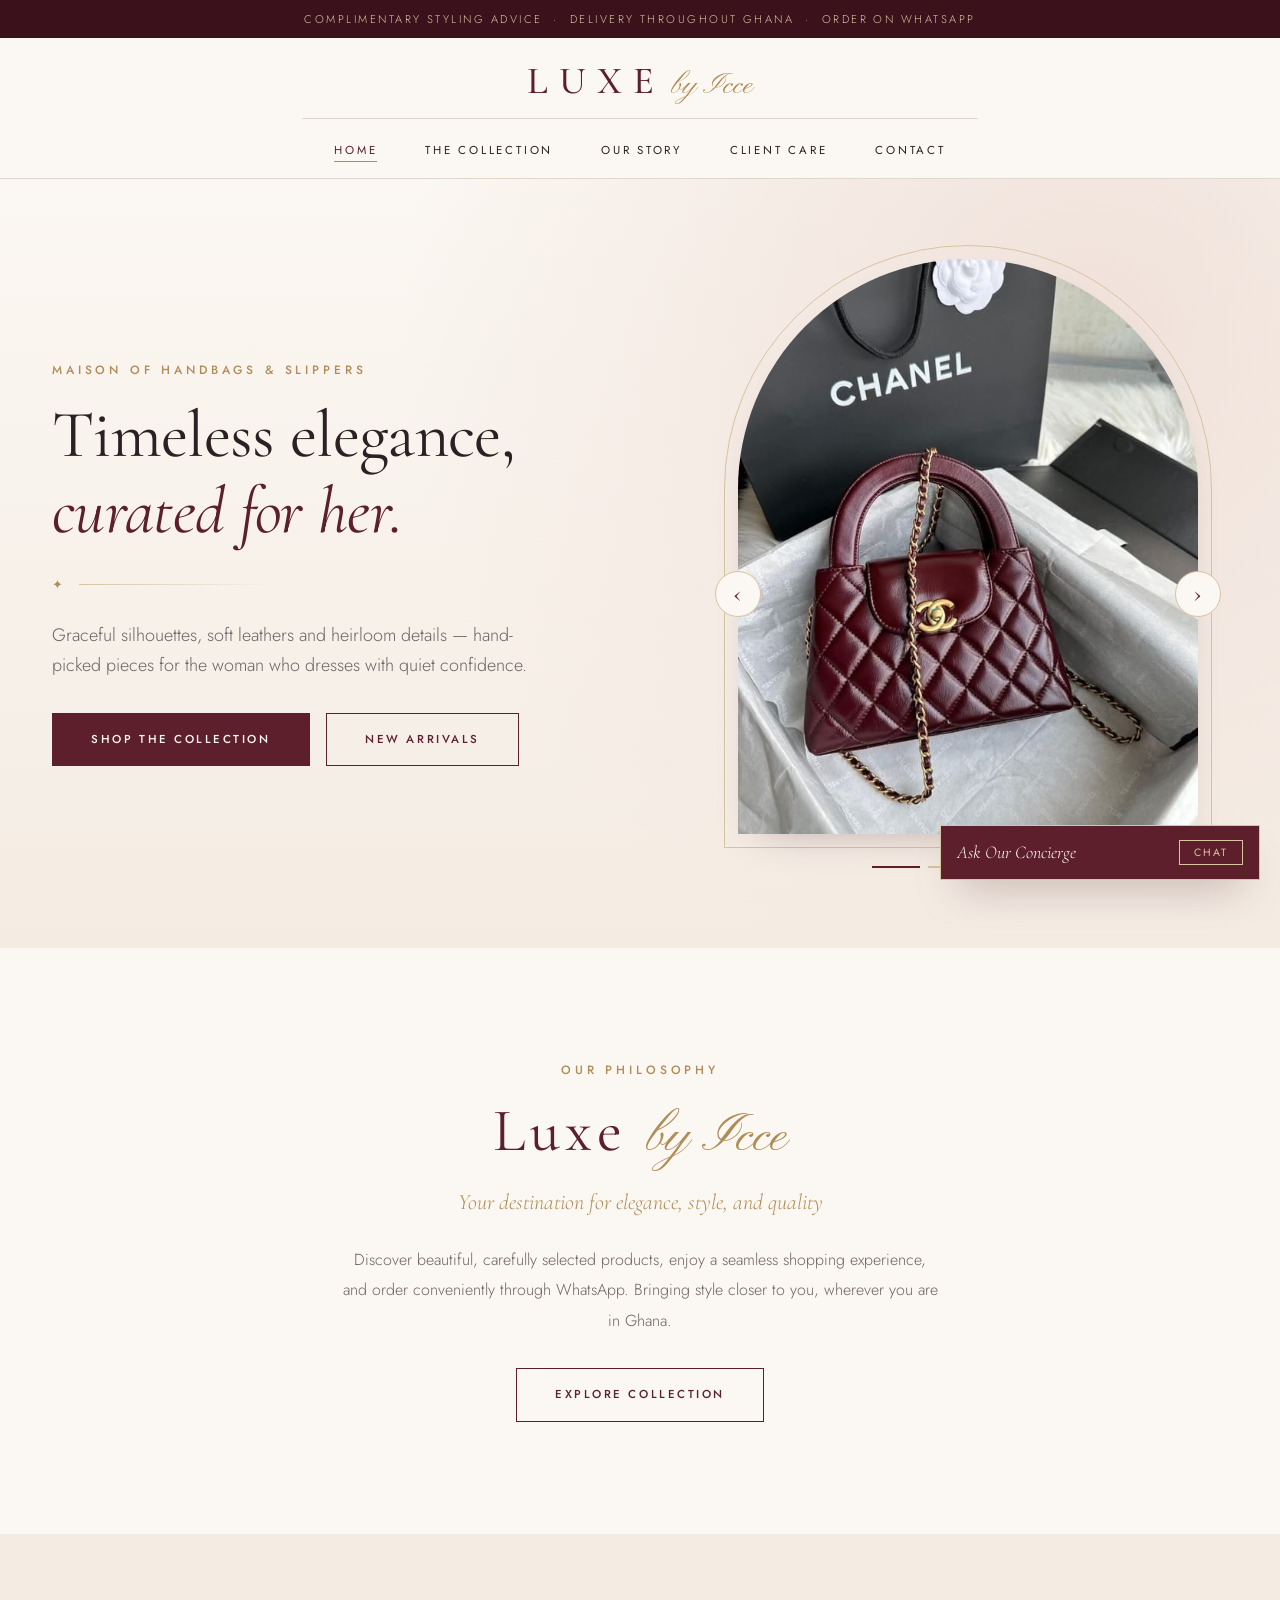
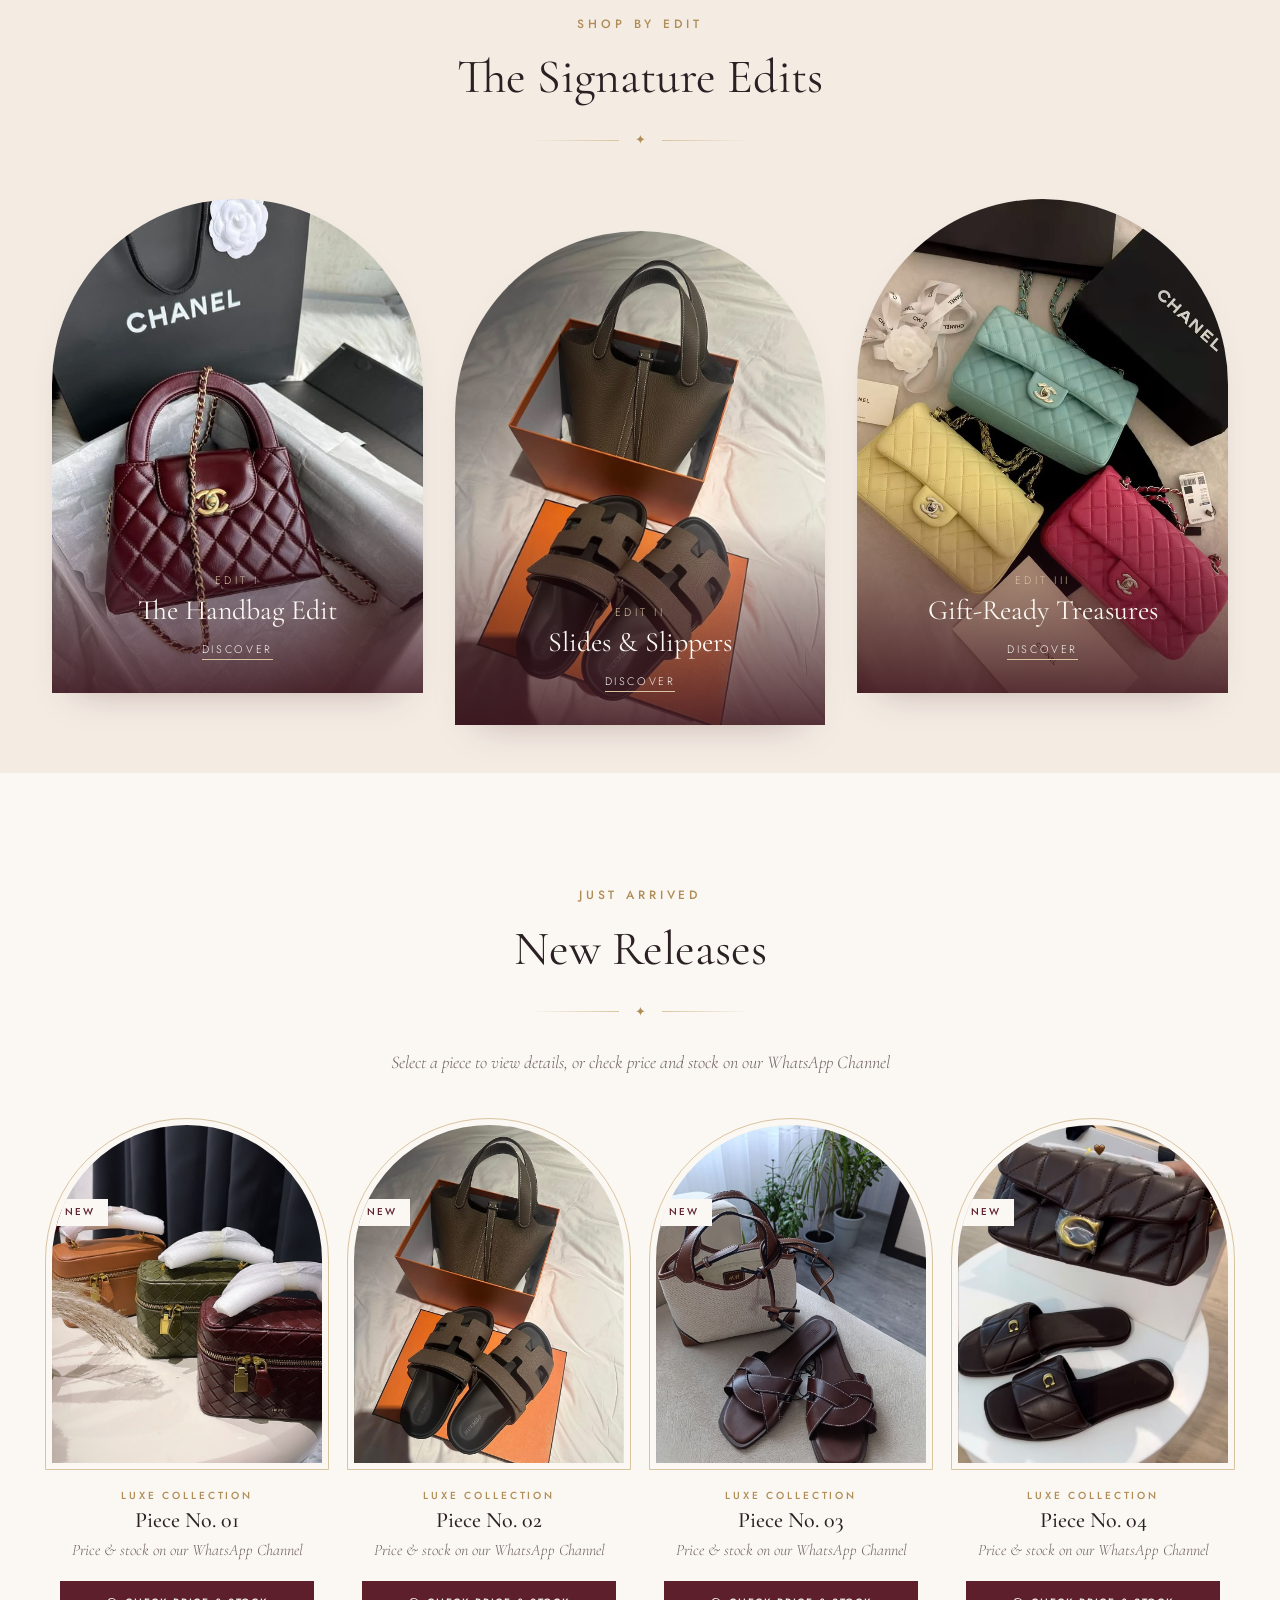
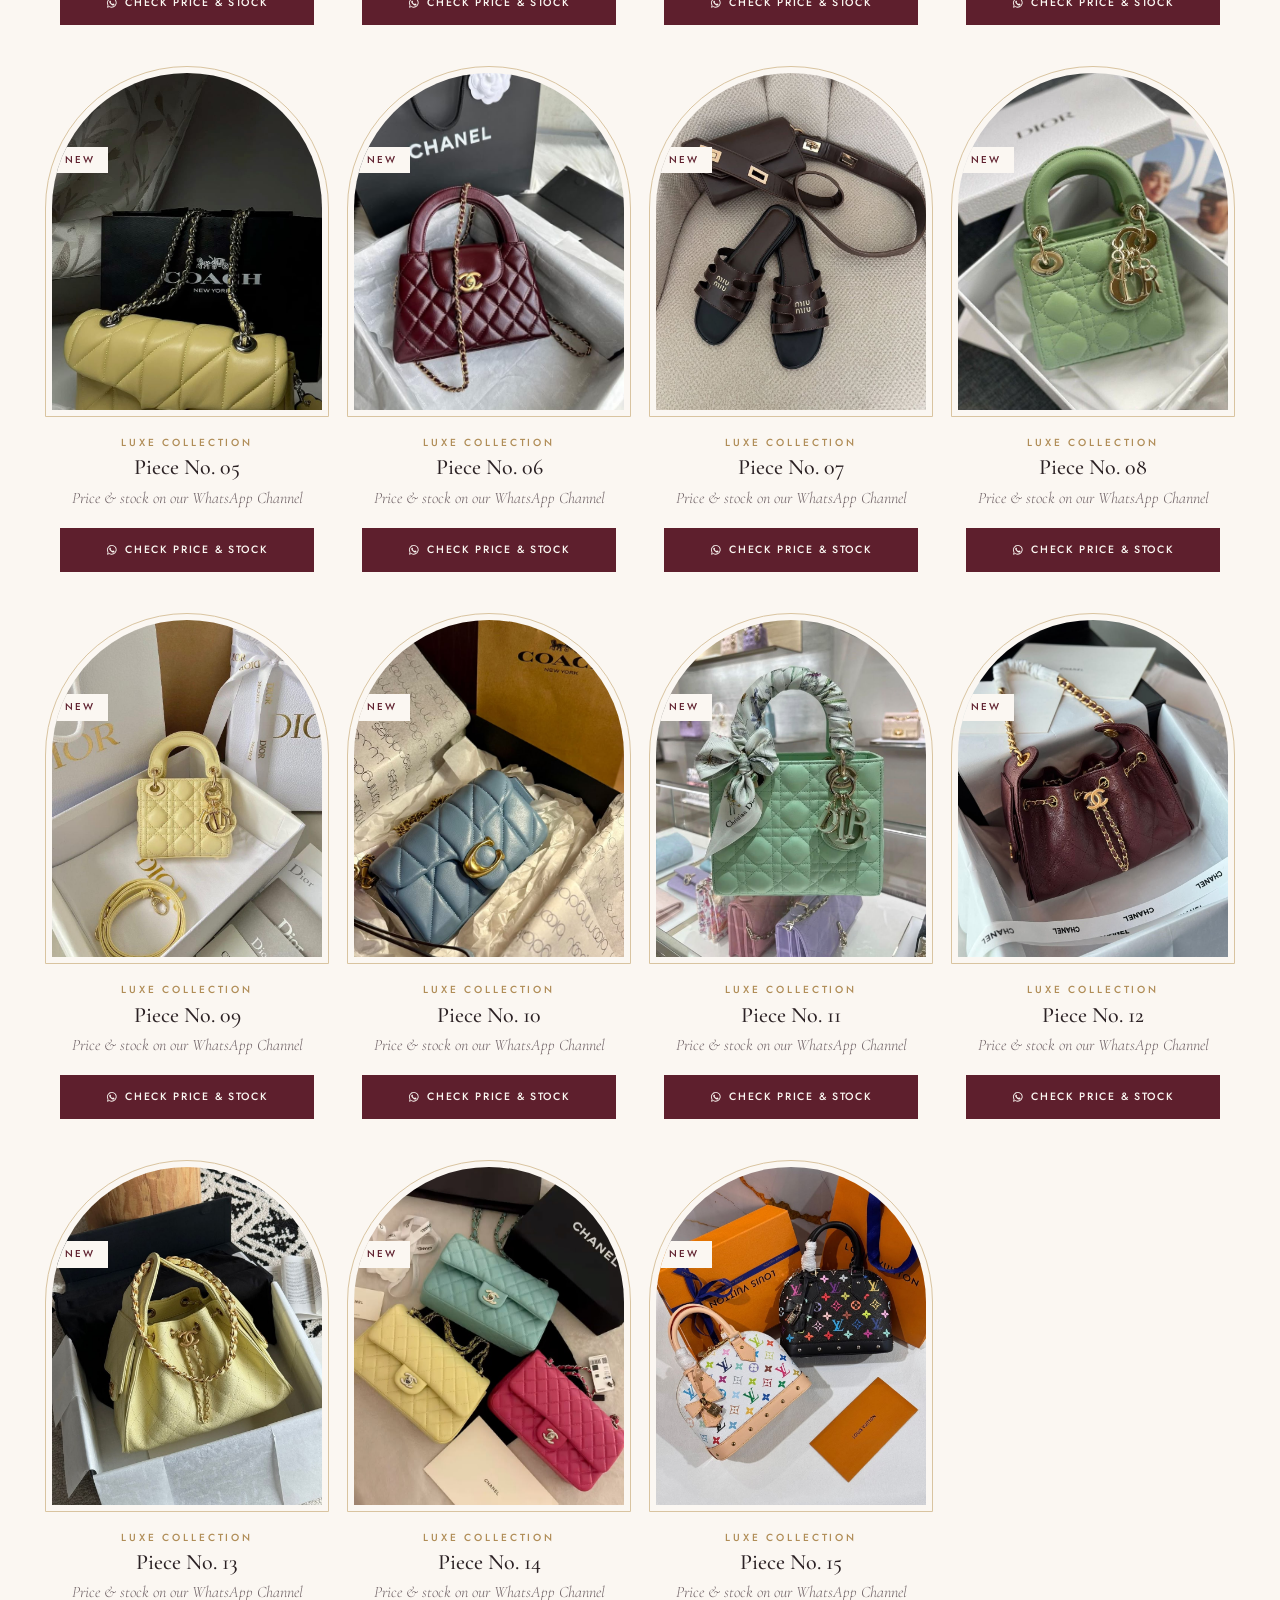
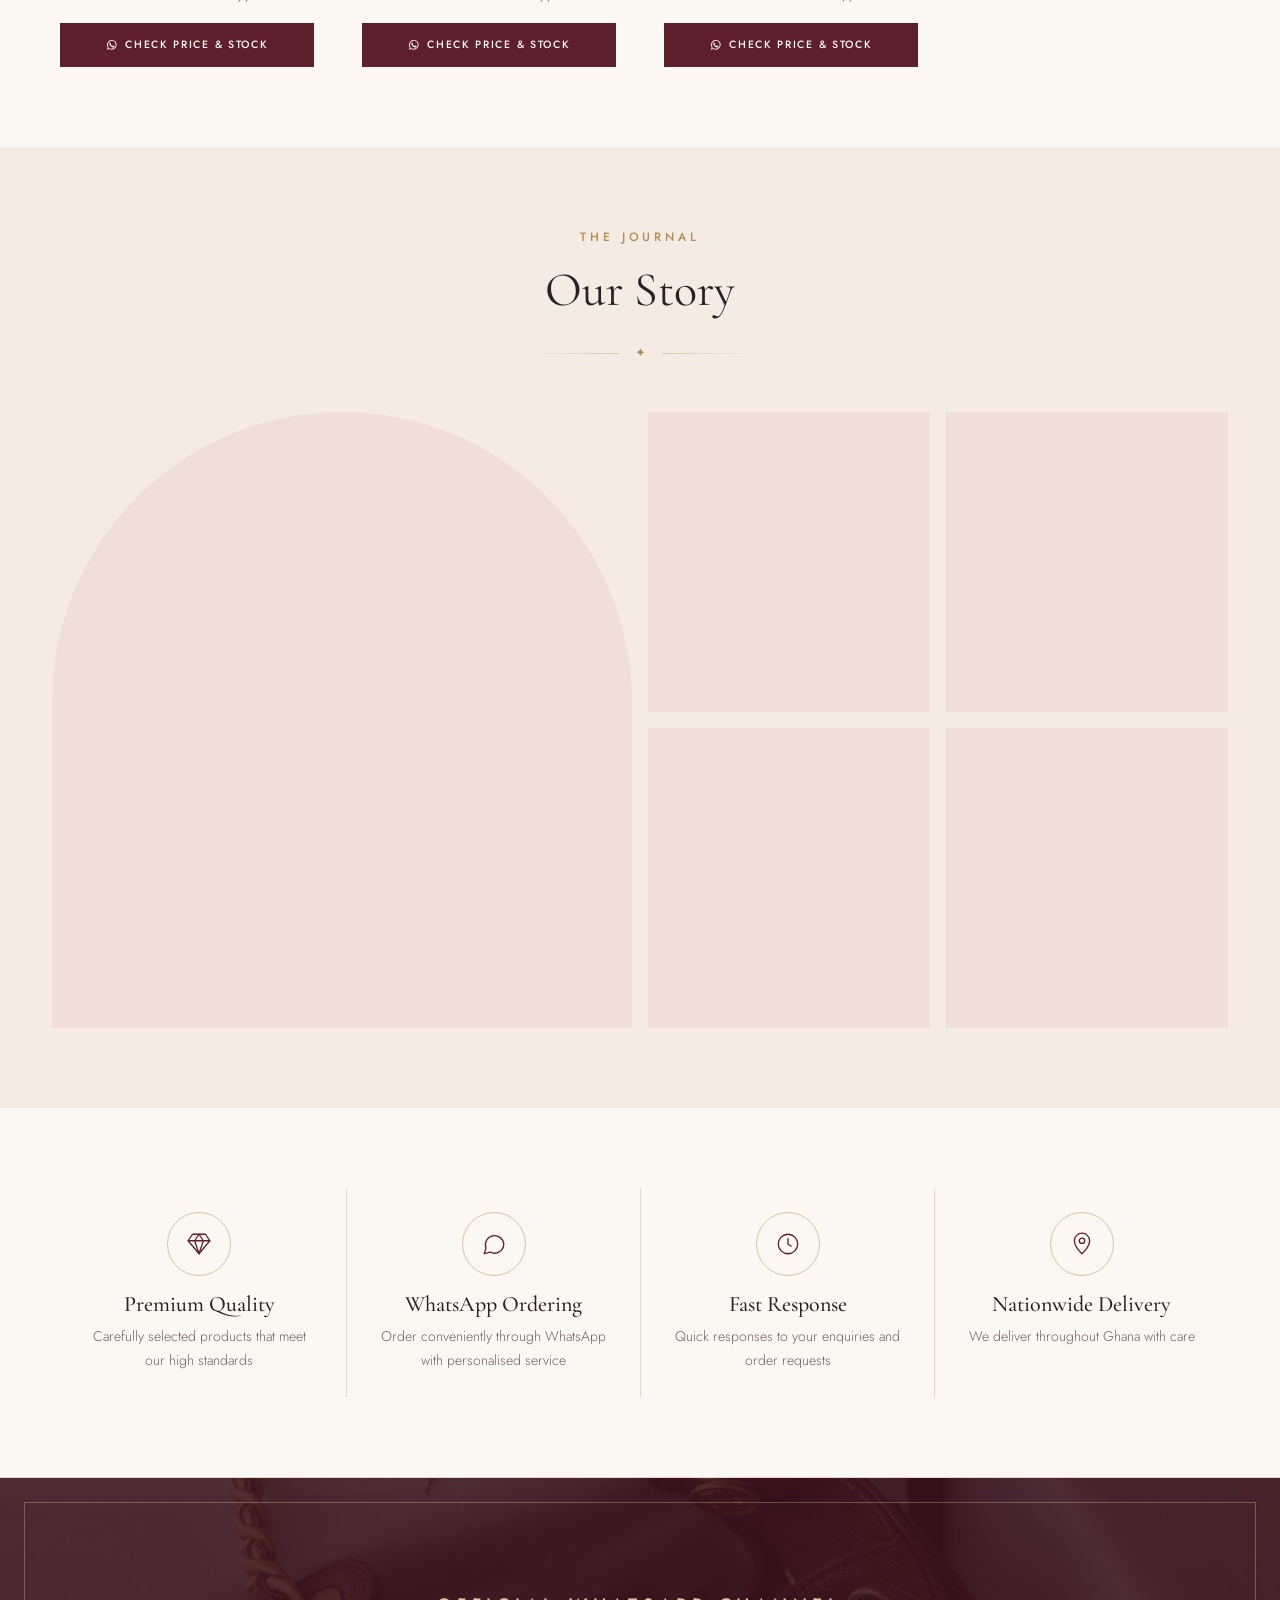
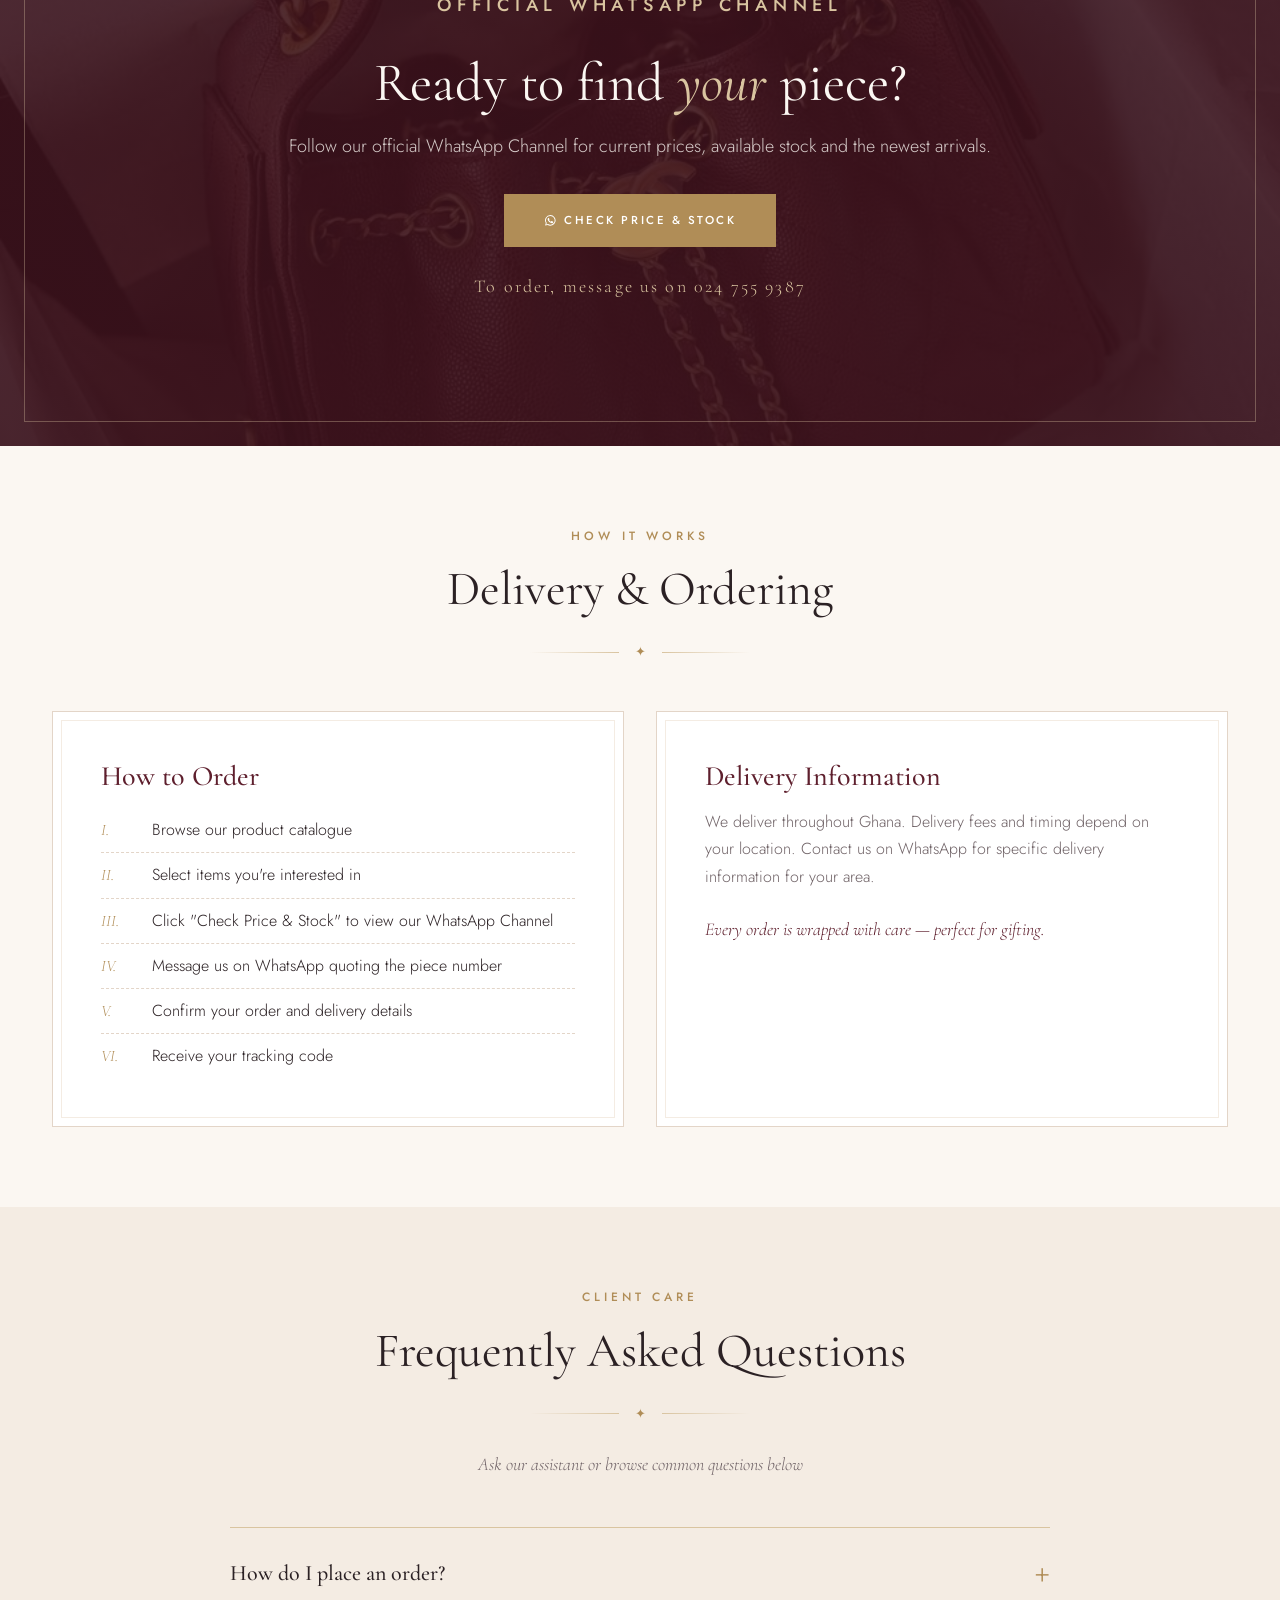
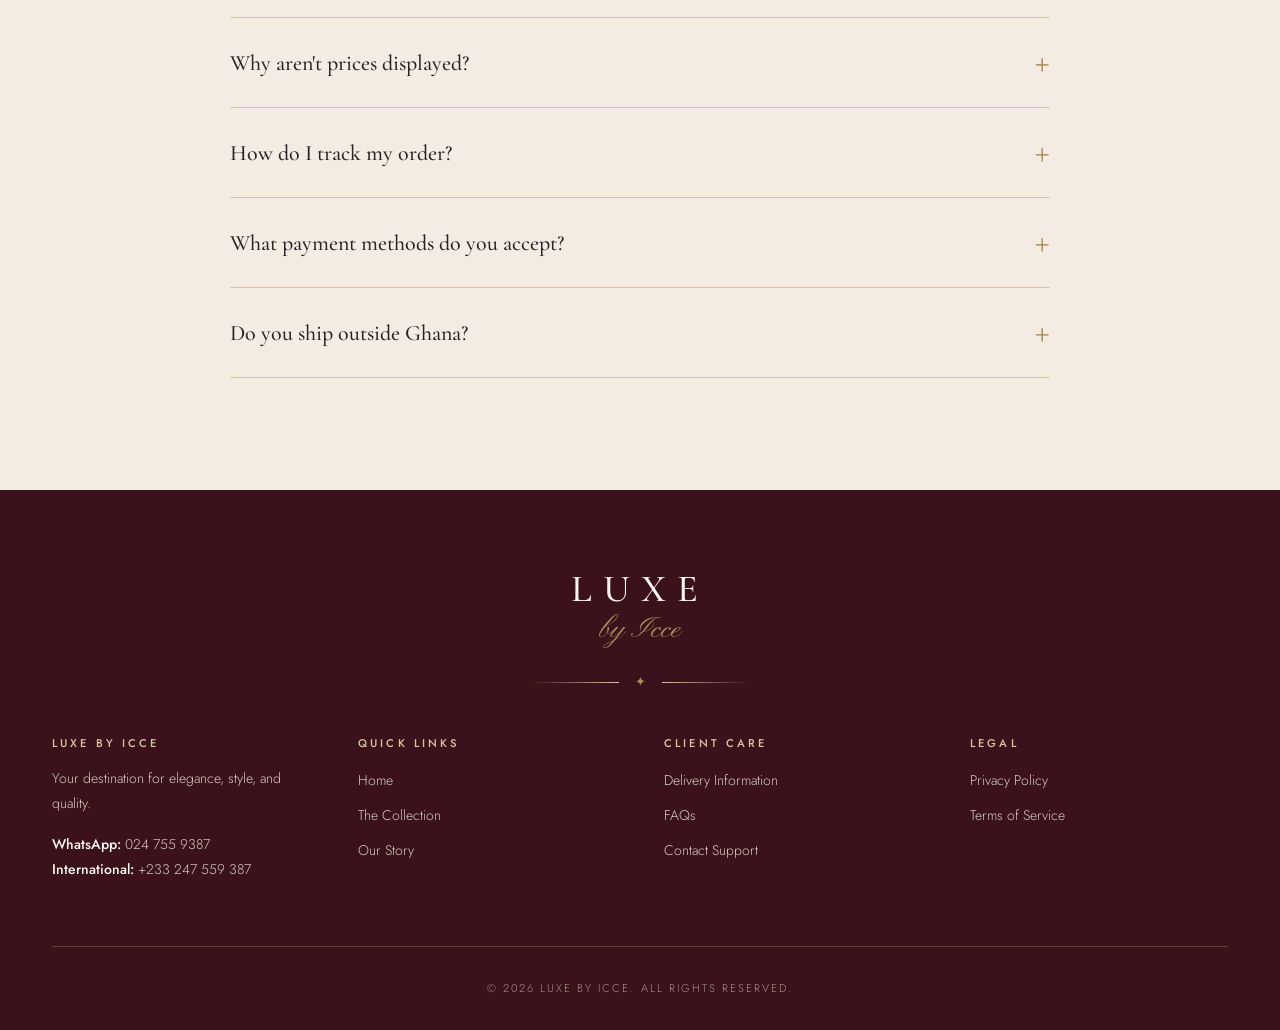
==== commit 1944d99e: "Point price/stock buttons to official WhatsApp Channel with refined copy Co-Authored-By: Gideon Opok" ====
--- a/index.html
+++ b/index.html
@@ -126,7 +126,7 @@
                 <p class="eyebrow">Just Arrived</p>
                 <h2 class="section-title">New Releases</h2>
                 <div class="ornament" aria-hidden="true"><span>&#10022;</span></div>
-                <p class="section-subtitle">Every piece is available &mdash; select one to view, or enquire on WhatsApp</p>
+                <p class="section-subtitle">Select a piece to view details, or check price and stock on our WhatsApp Channel</p>
             </div>
             <div class="products-grid" id="newArrivalsGrid">
                 <!-- Products will be populated by JavaScript -->
@@ -188,14 +188,14 @@
     <section class="whatsapp-cta">
         <div class="container">
             <div class="cta-content reveal">
-                <p class="eyebrow">Personal Shopping</p>
+                <p class="eyebrow">Official WhatsApp Channel</p>
                 <h2>Ready to find <em>your</em> piece?</h2>
-                <p>Contact us on WhatsApp for pricing, availability, and to place your order</p>
-                <a href="https://wa.me/233247559387?text=Hello%20Luxe%20by%20Icce%2C%20I%20would%20like%20to%20enquire%20about%20your%20products" target="_blank" rel="noopener" class="btn btn-whatsapp">
+                <p>Follow our official WhatsApp Channel for current prices, available stock and the newest arrivals.</p>
+                <a href="https://whatsapp.com/channel/0029VbDX0EhCXC3O5AWB2B1I" target="_blank" rel="noopener" class="btn btn-whatsapp">
                     <svg class="whatsapp-icon" viewBox="0 0 24 24" aria-hidden="true"><path d="M12 2a10 10 0 0 0-8.6 15.1L2 22l5-1.3A10 10 0 1 0 12 2zm0 18.2a8.2 8.2 0 0 1-4.2-1.1l-.3-.2-3 .8.8-2.9-.2-.3A8.2 8.2 0 1 1 12 20.2zm4.5-6.1c-.2-.1-1.5-.7-1.7-.8s-.4-.1-.6.1-.7.8-.8 1-.3.2-.5.1a6.7 6.7 0 0 1-3.3-2.9c-.3-.4.3-.4.7-1.4.1-.2 0-.3 0-.4l-.8-1.8c-.2-.5-.4-.4-.6-.4h-.5a1 1 0 0 0-.7.3 3 3 0 0 0-.9 2.2 5.2 5.2 0 0 0 1.1 2.7 11.8 11.8 0 0 0 4.5 4c1.7.7 2.3.8 3.2.6.5-.1 1.5-.6 1.7-1.2s.2-1.1.2-1.2-.2-.2-.4-.3z"/></svg>
-                    Contact on WhatsApp
+                    Check Price &amp; Stock
                 </a>
-                <p class="phone-display">024 755 9387</p>
+                <p class="phone-display">To order, message us on 024 755 9387</p>
             </div>
         </div>
     </section>
@@ -214,9 +214,9 @@
                     <ol>
                         <li>Browse our product catalogue</li>
                         <li>Select items you're interested in</li>
-                        <li>Click "Enquire on WhatsApp"</li>
-                        <li>We'll provide pricing and availability</li>
-                        <li>Confirm your order through WhatsApp</li>
+                        <li>Click "Check Price &amp; Stock" to view our WhatsApp Channel</li>
+                        <li>Message us on WhatsApp quoting the piece number</li>
+                        <li>Confirm your order and delivery details</li>
                         <li>Receive your tracking code</li>
                     </ol>
                 </div>
@@ -265,7 +265,7 @@
                         <span class="faq-icon">+</span>
                     </button>
                     <div class="faq-answer">
-                        <p>Browse our product catalogue, click on any item to view details, and use the WhatsApp button to enquire about pricing and availability. Our team will guide you through the ordering process.</p>
+                        <p>Browse our product catalogue, click on any item to view details, and check current prices and stock on our official WhatsApp Channel. When you are ready, message our team on WhatsApp with the piece number and we will guide you through the order.</p>
                     </div>
                 </div>
                 <div class="faq-item">
@@ -274,7 +274,7 @@
                         <span class="faq-icon">+</span>
                     </button>
                     <div class="faq-answer">
-                        <p>We believe in personalized service. Prices may vary based on availability, promotions, and special requests. Contact us on WhatsApp for the most accurate and up-to-date pricing.</p>
+                        <p>We believe in personalized service. Prices may vary based on availability, promotions, and special requests. Current prices are published on our official WhatsApp Channel.</p>
                     </div>
                 </div>
                 <div class="faq-item">
--- a/css/styles.css
+++ b/css/styles.css
@@ -1449,6 +1449,8 @@
 
 .modal-actions {
     display: flex;
+    flex-direction: column;
+    align-items: flex-start;
     gap: var(--spacing-md);
 }
 
@@ -1980,6 +1982,10 @@
         padding: 0.7rem 0.4rem;
     }
 
+    .btn-sm .whatsapp-icon {
+        display: none;
+    }
+
     .quick-view {
         display: none;
     }
@@ -2034,3 +2040,19 @@
     outline: 1px solid var(--color-gold);
     outline-offset: 3px;
 }
+
+/* Direct order link beneath the channel button */
+.modal-order-link {
+    display: inline-block;
+    font-family: var(--font-serif);
+    font-style: italic;
+    font-size: 1.05rem;
+    color: var(--color-wine);
+    border-bottom: 1px solid var(--color-gold-light);
+    transition: color var(--transition-base), border-color var(--transition-base);
+}
+
+.modal-order-link:hover {
+    color: var(--color-gold);
+    border-color: var(--color-gold);
+}
